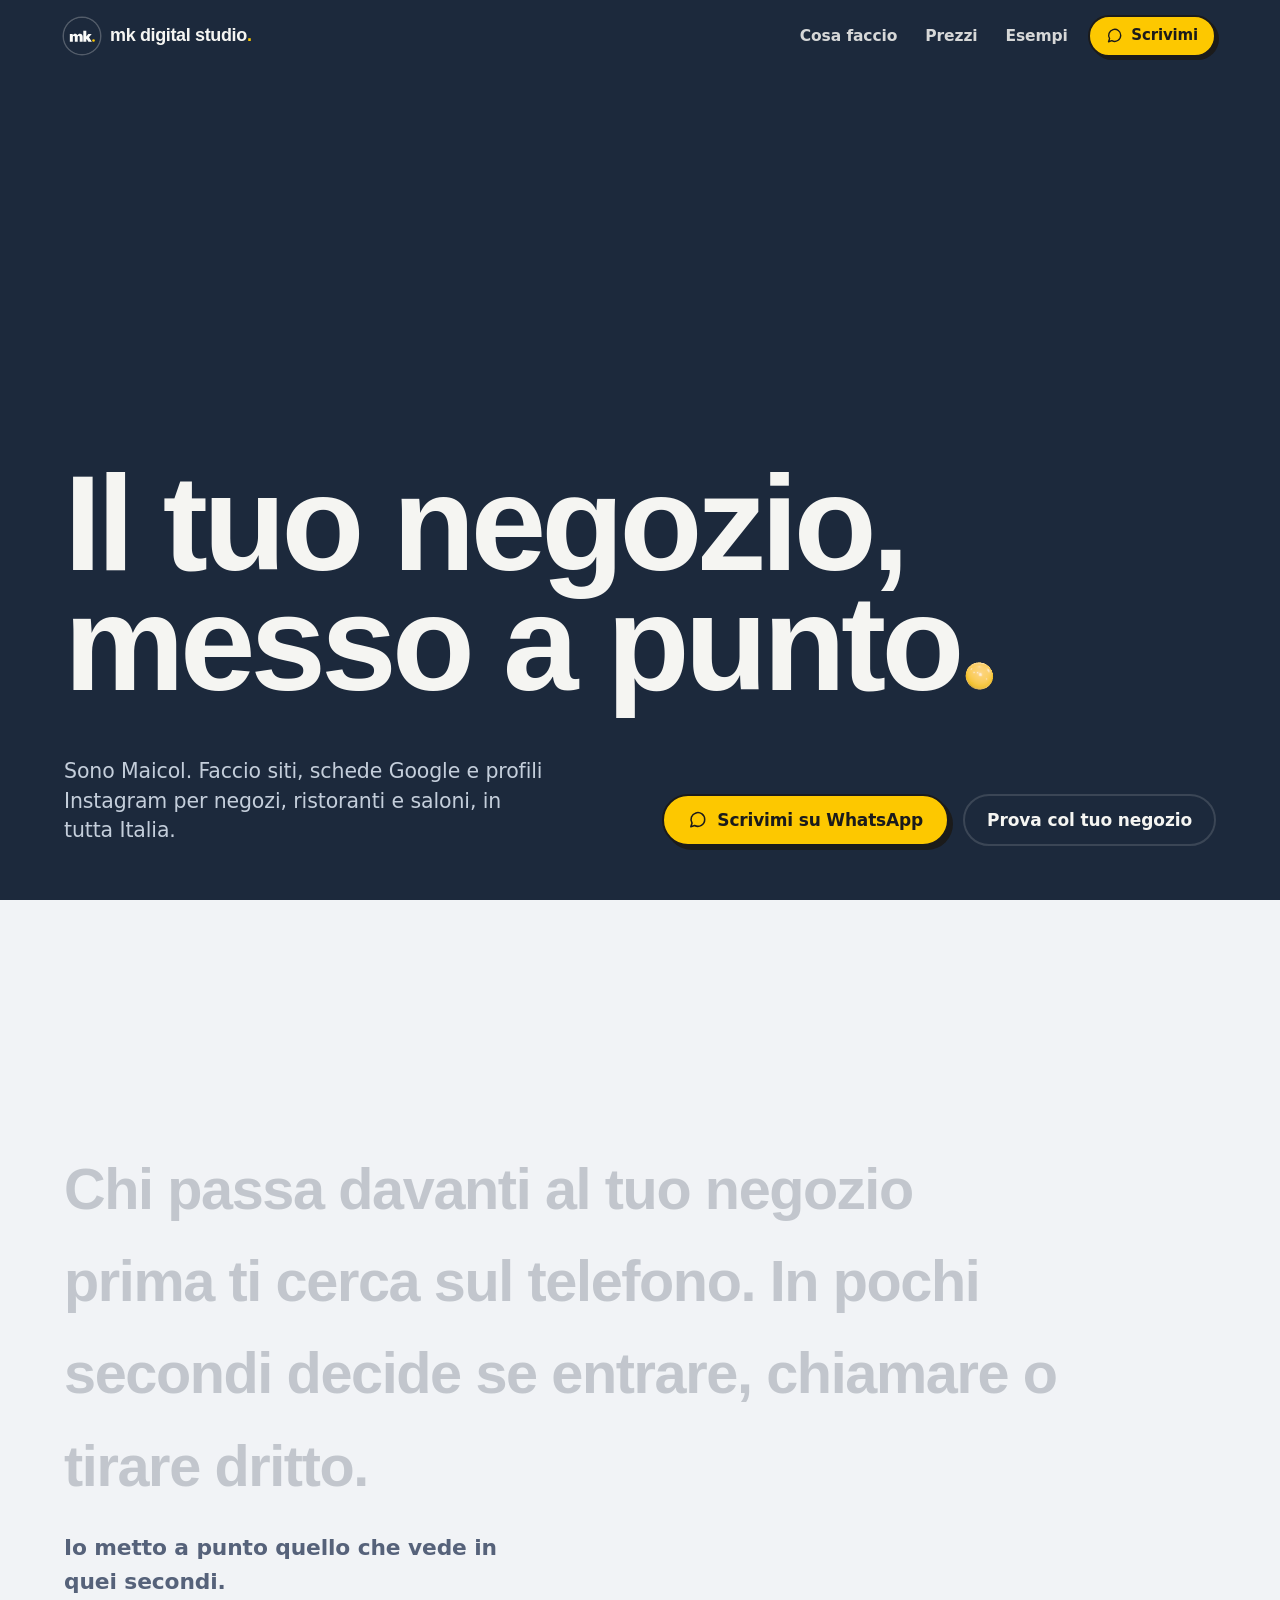
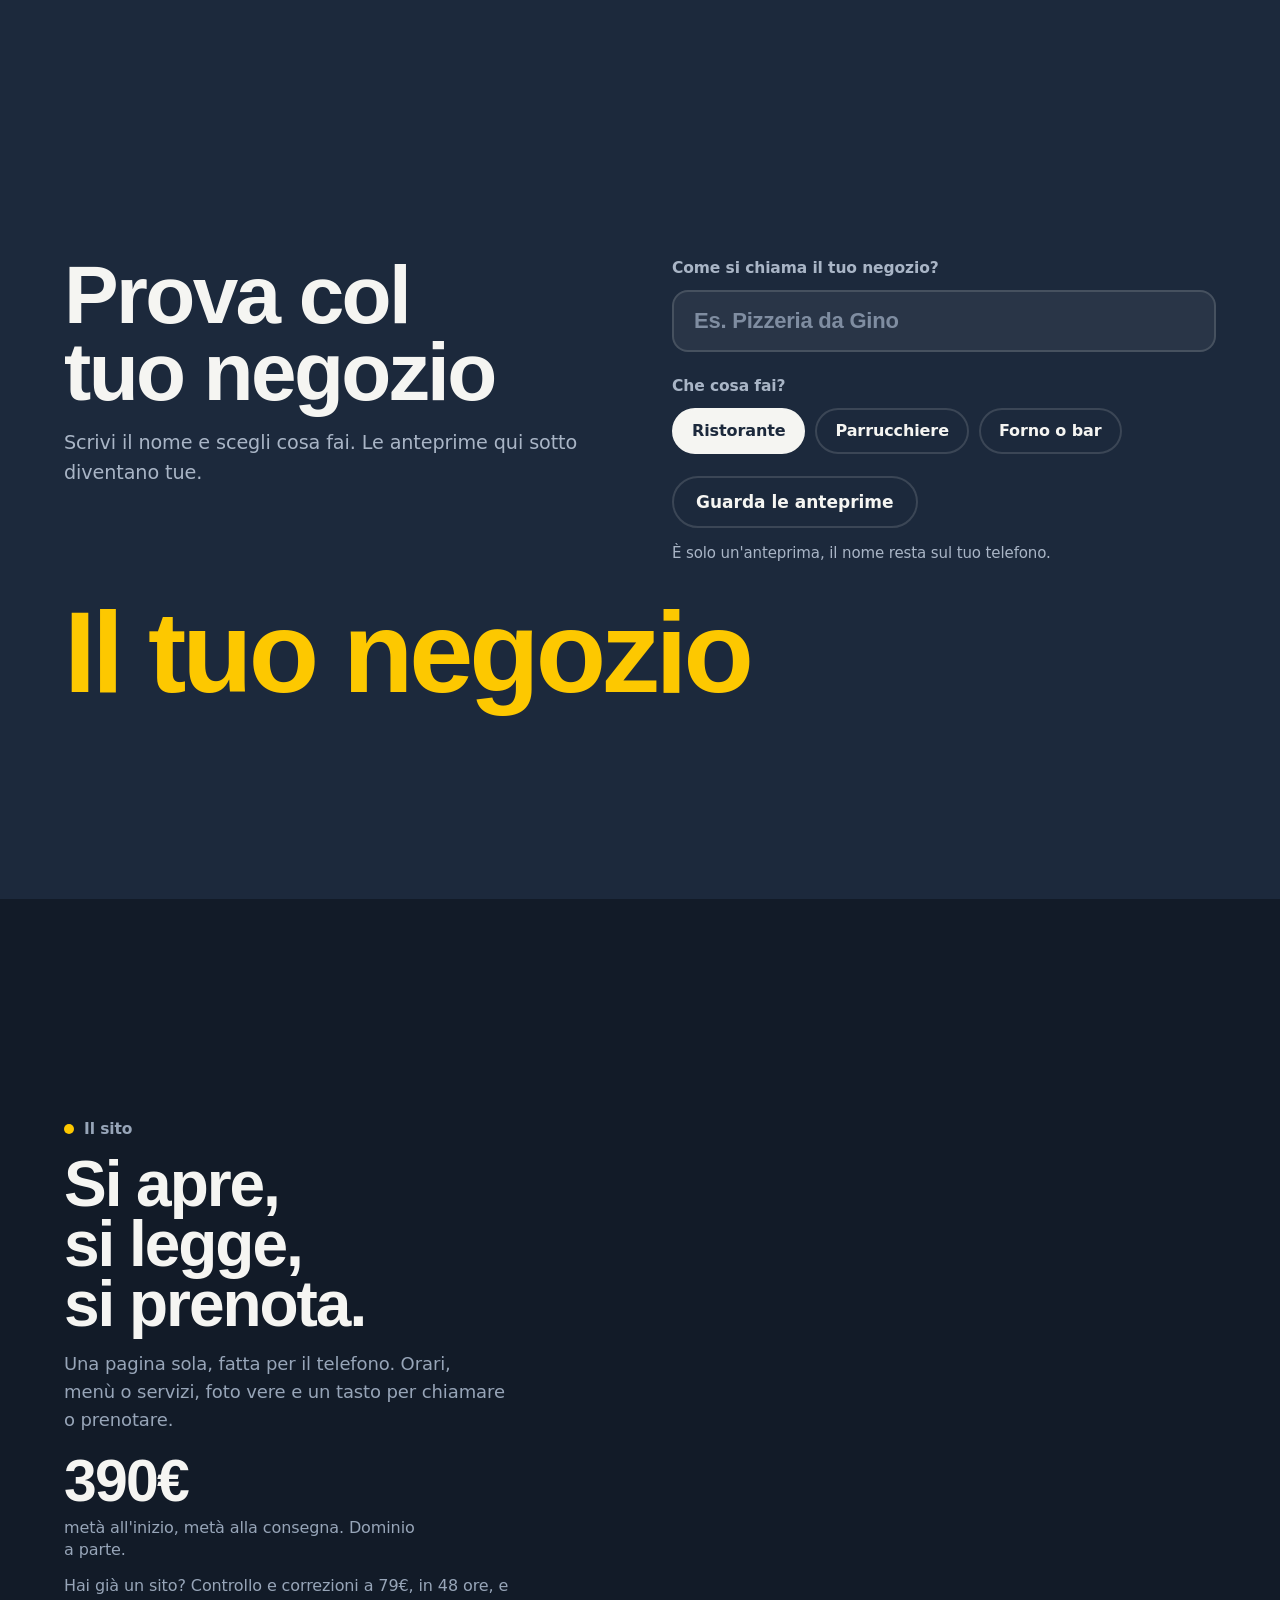
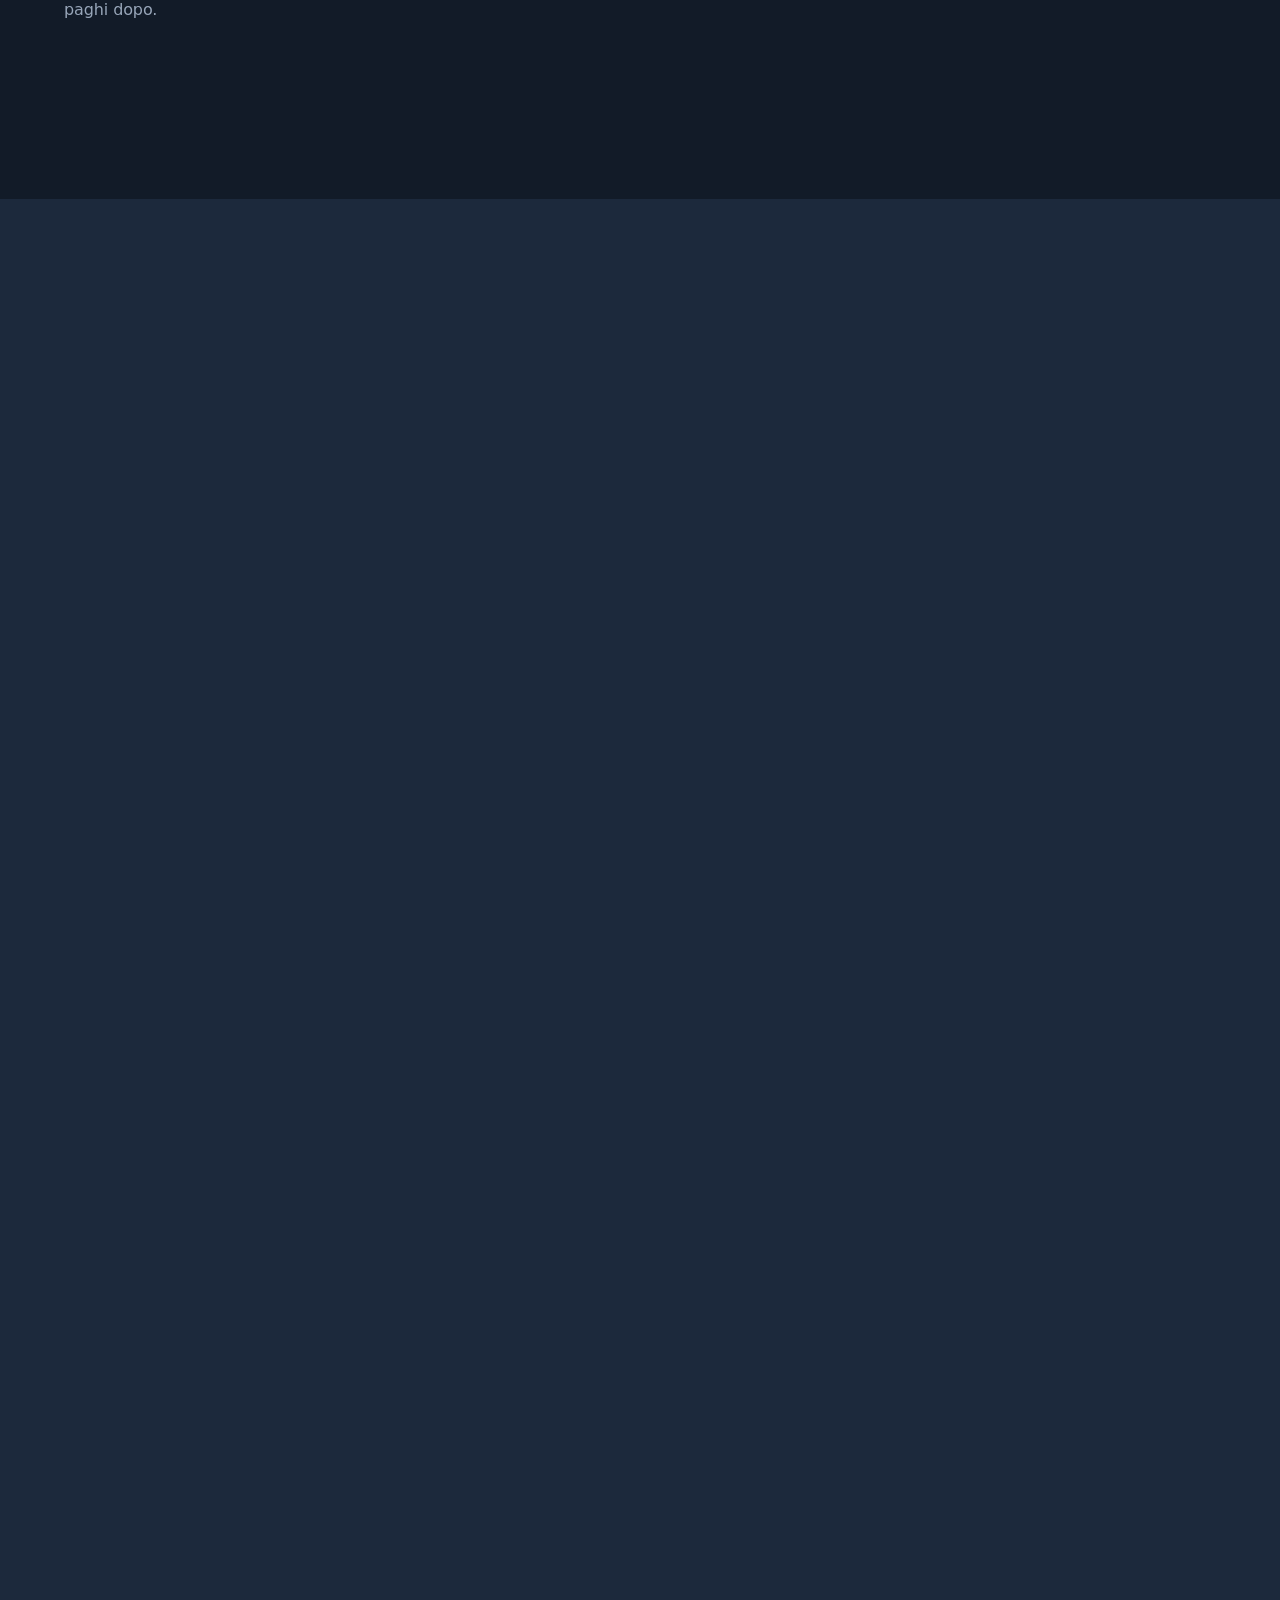
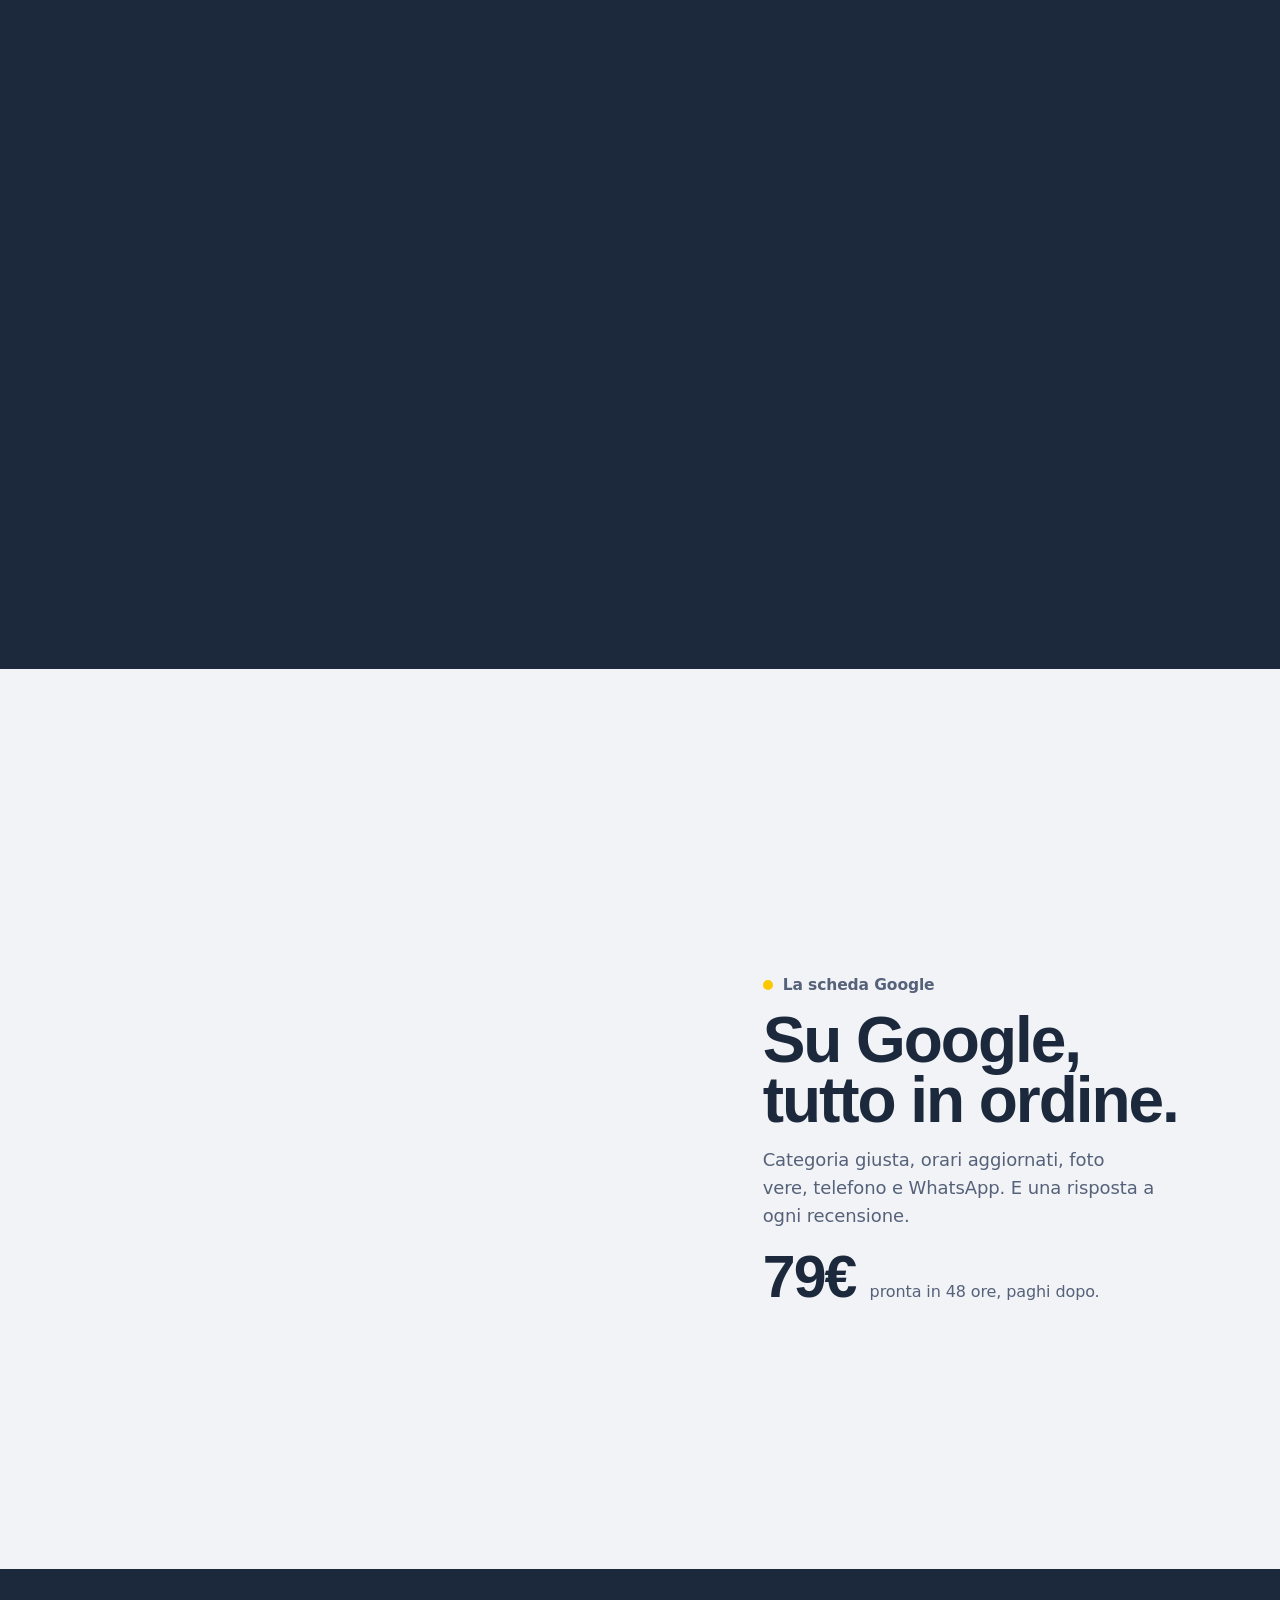
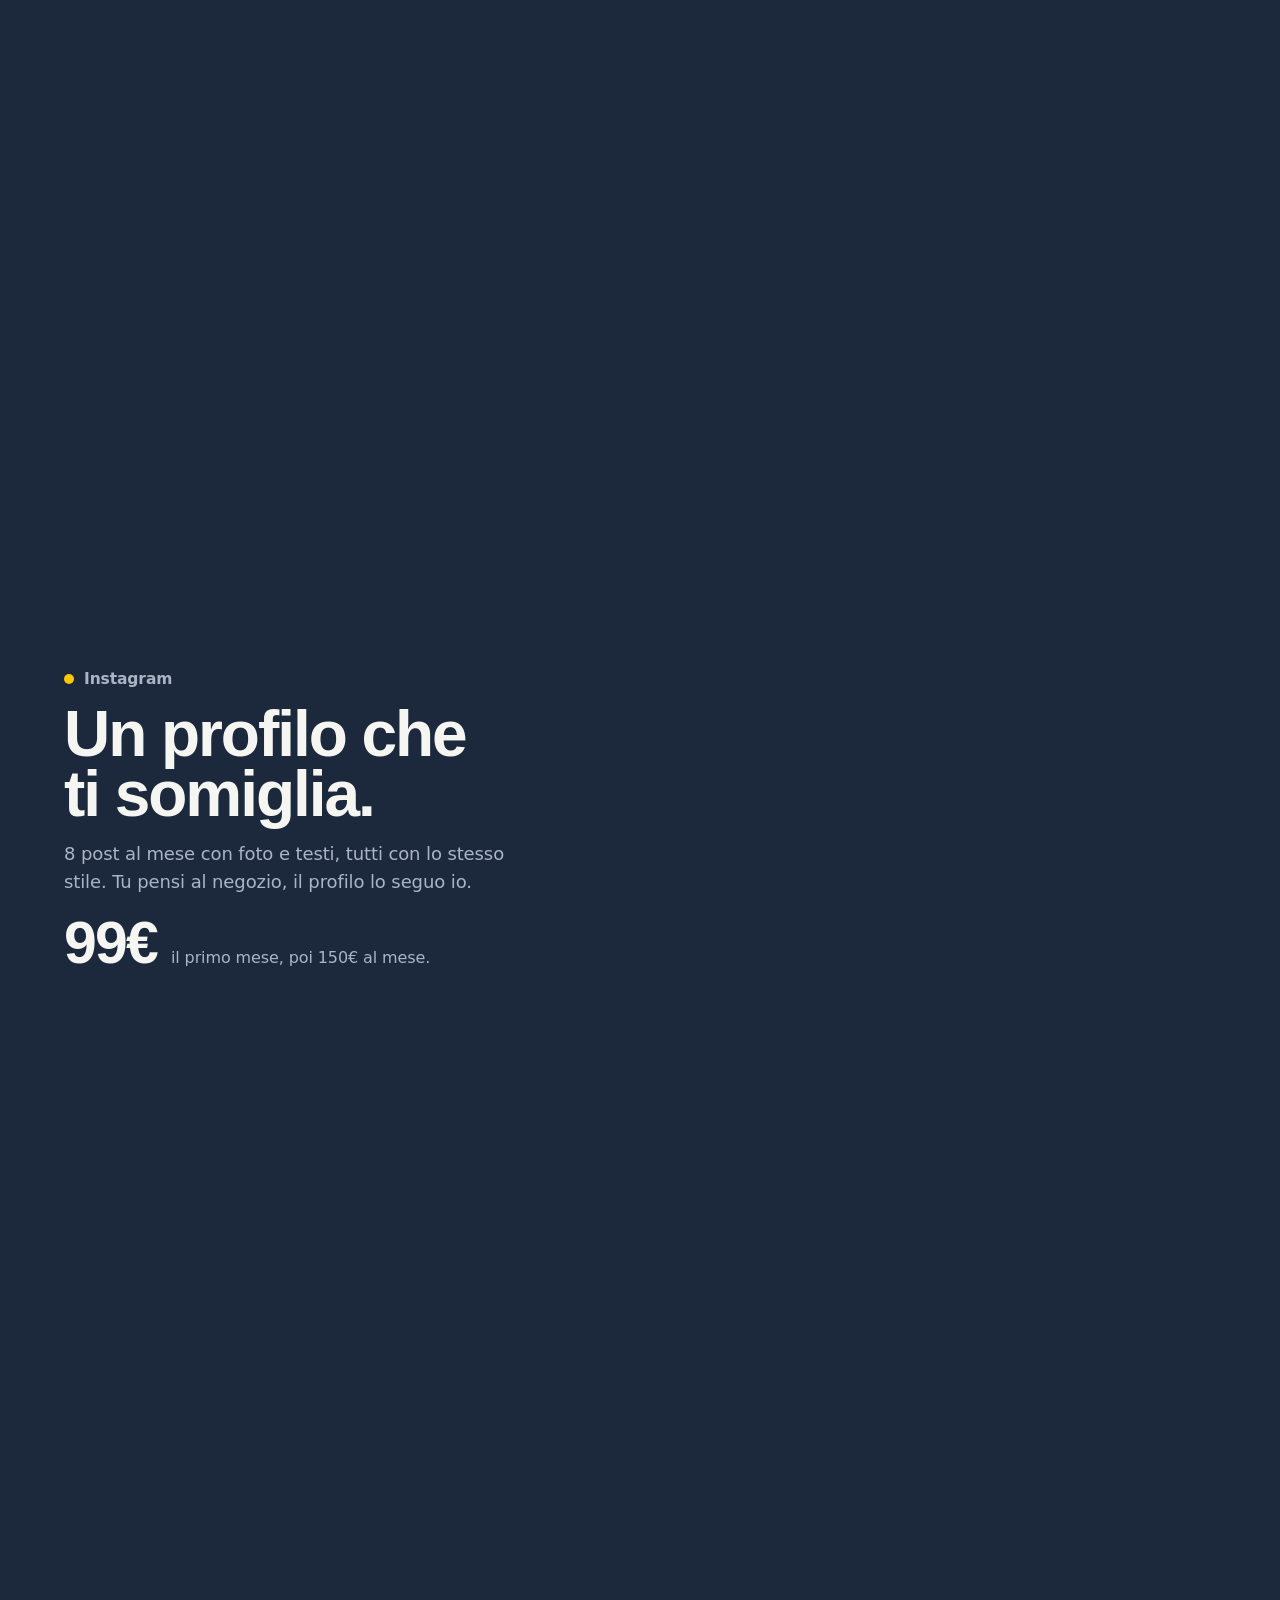
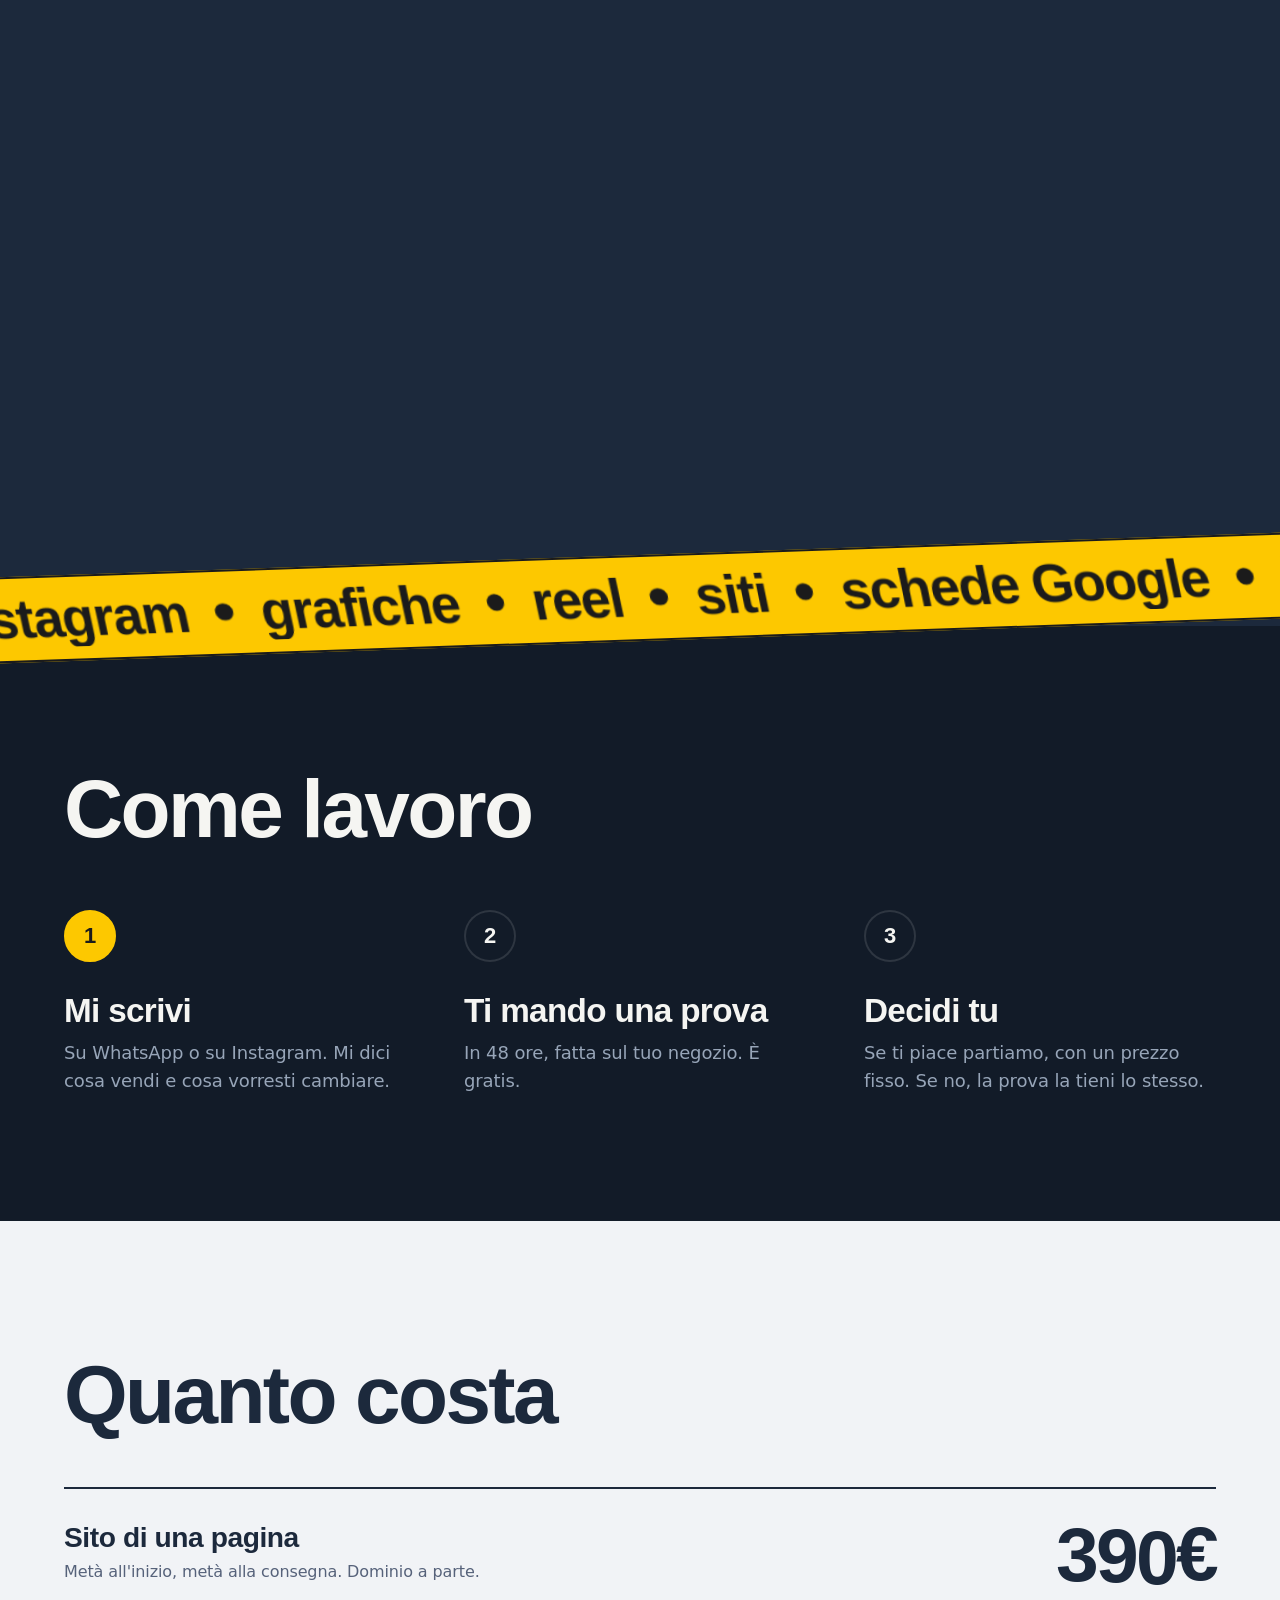
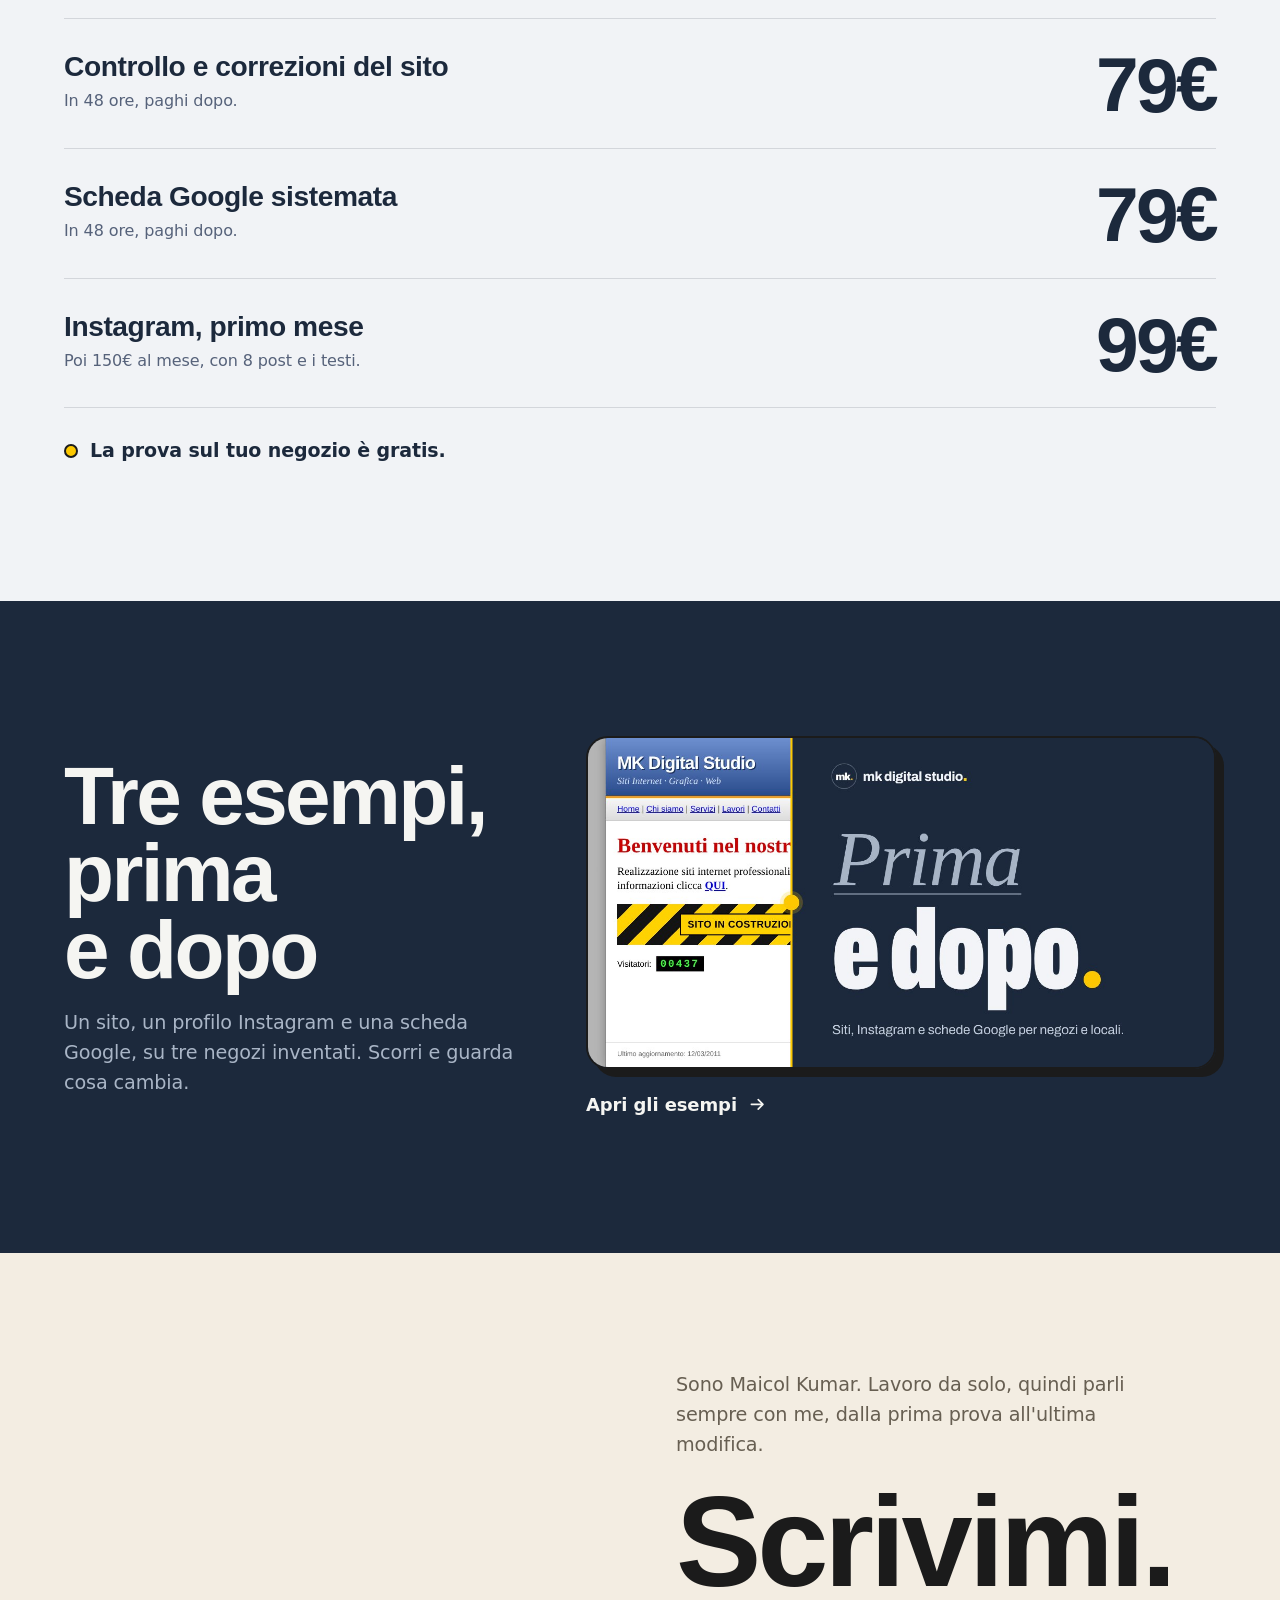
==== studio/index.html @ 35b8d584 "Aggiunge il sito personale in 3D nella cartella studio Il punto giallo del logo attraversa la pagina" ====
<!doctype html>
<html lang="it">
<head>
<meta charset="utf-8">
<meta name="viewport" content="width=device-width, initial-scale=1, viewport-fit=cover">
<title>mk digital studio | Maicol Kumar</title>
<meta name="description" content="Sono Maicol. Faccio siti, schede Google e profili Instagram per negozi, ristoranti e saloni in tutta Italia. Prova gratis sul tuo negozio in 48 ore.">
<meta name="robots" content="noindex">
<meta name="theme-color" content="#1c293c">
<link rel="canonical" href="https://maicol1623.github.io/portfolio/studio/">
<meta property="og:type" content="website">
<meta property="og:locale" content="it_IT">
<meta property="og:title" content="Il tuo negozio, messo a punto. | mk digital studio">
<meta property="og:description" content="Siti, schede Google e Instagram per negozi, ristoranti e saloni. Prova gratis sul tuo negozio in 48 ore.">
<meta property="og:url" content="https://maicol1623.github.io/portfolio/studio/">
<meta property="og:image" content="https://maicol1623.github.io/portfolio/studio/og.jpg?v=1">
<meta property="og:image:width" content="1200">
<meta property="og:image:height" content="630">
<meta property="og:image:alt" content="Il tuo negozio, messo a punto. mk digital studio">
<meta name="twitter:card" content="summary_large_image">
<link rel="icon" href="../favicon.svg" type="image/svg+xml">
<link rel="apple-touch-icon" href="../apple-touch-icon.png">
<link rel="preload" href="fonts/mona-sans.woff2" as="font" type="font/woff2" crossorigin>
<link rel="preload" href="fonts/inter.woff2" as="font" type="font/woff2" crossorigin>
<script>(function(h){var rm=window.matchMedia&&matchMedia('(prefers-reduced-motion: reduce)').matches;h.className+=rm?' js':' js motion';setTimeout(function(){if(!window.mkStudio){h.classList.remove('motion');}},4000);})(document.documentElement);</script>
<link rel="stylesheet" href="css/studio.css?v=1">
<noscript><style>.poster{display:block}</style></noscript>
<script defer src="../assets/vendor/gsap.min.js"></script>
<script defer src="../assets/vendor/ScrollTrigger.min.js"></script>
<script defer src="../assets/vendor/SplitText.min.js"></script>
<script defer src="../assets/vendor/lenis.min.js"></script>
<script type="module" src="js/studio.js?v=1"></script>
</head>
<body>
<a class="skip" href="#contatti">Vai ai contatti</a>
<svg width="0" height="0" style="position:absolute" aria-hidden="true">
  <symbol id="i-chat" viewBox="0 0 24 24"><path d="M20.5 11.6a8.4 8.4 0 0 1-12.4 7.4L3.5 20.5l1.5-4.4a8.4 8.4 0 1 1 15.5-4.5z"/></symbol>
  <symbol id="i-copy" viewBox="0 0 24 24"><rect x="8.5" y="8.5" width="12" height="12" rx="2"/><path d="M15.5 8.5V5a1.5 1.5 0 0 0-1.5-1.5H5A1.5 1.5 0 0 0 3.5 5v9A1.5 1.5 0 0 0 5 15.5h3.5"/></symbol>
  <symbol id="i-ig" viewBox="0 0 24 24"><rect x="3.5" y="3.5" width="17" height="17" rx="5"/><circle cx="12" cy="12" r="4"/><path d="M17.2 6.8h.01" stroke-width="2.6"/></symbol>
  <symbol id="i-arrow" viewBox="0 0 24 24"><path d="M5 12h13M13 6.5l5.5 5.5-5.5 5.5"/></symbol>
</svg>

<header class="nav" data-nav="navy">
  <a class="brand" href="#top" aria-label="mk digital studio, torna all'inizio"><svg aria-hidden="true" viewBox="0 0 1080 1080" xmlns="http://www.w3.org/2000/svg"><circle cx="540" cy="540" r="540" fill="#1c293c"/><path fill="#fbfbf9" d="M175.3 713.9H265.1V577.8C265.1 556.2 276.8 542.7 295 542.7C313.7 542.7 325.3 556.2 325.3 577.8V713.9H410.7V577.8C410.7 556.2 422.4 542.7 440.3 542.7C459 542.7 470.9 556.2 470.9 577.8V713.9H560.7V555.3C560.7 504.3 527.9 471.3 480.3 471.3C446.8 471.3 415.4 487.7 403.5 520.7C394.1 487.5 366 471.3 334.8 471.3C303.3 471.3 274.8 487.5 261.5 523.2V476.7H175.3ZM579.4 713.9H669.2V648.1L682.2 631.9L732.5 713.9H834.5L748.3 580.9L831.8 476.7H730.3L670.1 554H669.2V379.2H579.4Z"/><circle cx="886" cy="675.9" r="38" fill="#fdc800"/></svg><span>mk digital studio<b>.</b></span></a>
  <nav class="nav-links" aria-label="Sezioni">
    <a href="#sito">Cosa faccio</a>
    <a href="#prezzi">Prezzi</a>
    <a href="../">Esempi</a>
  </nav>
  <a class="pill pill-s nav-cta" data-wa href="https://wa.me/393715399463?text=Ciao%20Maicol%2C%20ho%20visto%20il%20tuo%20sito" target="_blank" rel="noopener"><svg class="i" aria-hidden="true"><use href="#i-chat"/></svg>Scrivimi</a>
</header>

<main>

<section class="hero" id="top" data-theme="navy" aria-labelledby="h-top">
  <div class="wrap hero-in">
    <h1 id="h-top" class="hero-h"><span class="hl"><span class="hw">Il tuo</span> <span class="hw">negozio,</span></span> <span class="hl"><span class="hw">messo a</span> <span class="hw">punto<i class="dot" data-dot="hero" aria-hidden="true"></i></span></span><span class="sr">.</span></h1>
    <div class="hero-foot">
      <p class="hero-sub">Sono Maicol. Faccio siti, schede Google e profili Instagram per negozi, ristoranti e saloni, in tutta Italia.</p>
      <div class="actions">
        <a class="pill" data-wa href="https://wa.me/393715399463?text=Ciao%20Maicol%2C%20ho%20visto%20il%20tuo%20sito" target="_blank" rel="noopener"><svg class="i" aria-hidden="true"><use href="#i-chat"/></svg>Scrivimi su WhatsApp</a>
        <a class="ghost" href="#prova">Prova col tuo negozio</a>
      </div>
    </div>
  </div>
</section>

<section class="read" id="perche" data-theme="paper" aria-label="Perché">
  <div class="wrap read-in">
    <p class="read-p">Chi passa davanti al tuo negozio prima ti cerca sul telefono. In pochi secondi decide se entrare, chiamare o tirare dritto.</p>
    <p class="read-end">Io metto a punto quello che vede in quei secondi.</p>
  </div>
</section>

<section class="try" id="prova" data-theme="navy" aria-labelledby="h-prova">
  <div class="wrap try-in">
    <div class="try-head">
      <h2 id="h-prova" class="h2">Prova col tuo negozio<i class="dot" data-dot="prova" aria-hidden="true"></i><span class="sr">.</span></h2>
      <p class="lead">Scrivi il nome e scegli cosa fai. Le anteprime qui sotto diventano tue.</p>
    </div>
    <form class="try-form" action="#sito" autocomplete="off">
      <label class="field">
        <span class="field-l">Come si chiama il tuo negozio?</span>
        <input id="shop" name="shop" type="text" maxlength="28" placeholder="Es. Pizzeria da Gino" enterkeyhint="done" spellcheck="false">
      </label>
      <fieldset class="kinds">
        <legend class="field-l">Che cosa fai?</legend>
        <label class="chip"><input type="radio" name="kind" value="food" checked><span>Ristorante</span></label>
        <label class="chip"><input type="radio" name="kind" value="hair"><span>Parrucchiere</span></label>
        <label class="chip"><input type="radio" name="kind" value="bake"><span>Forno o bar</span></label>
      </fieldset>
      <div class="try-go"><button class="ghost" type="submit">Guarda le anteprime</button><p class="try-note">È solo un'anteprima, il nome resta sul tuo telefono.</p></div>
    </form>
    <p class="try-name" aria-hidden="true"><span id="shop-big">Il tuo negozio</span></p>
  </div>
</section>

<section class="svc" id="sito" data-theme="deep" data-scene="site" aria-labelledby="h-sito">
  <div class="svc-in wrap">
    <div class="svc-stage" data-stage="site"><div class="poster" aria-hidden="true"></div></div>
    <div class="svc-text">
      <p class="svc-l">Il sito</p>
      <h2 id="h-sito" class="h2 flap">Si apre, si legge, si prenota.</h2>
      <p class="svc-p">Una pagina sola, fatta per il telefono. Orari, menù o servizi, foto vere e un tasto per chiamare o prenotare.</p>
      <div class="price"><b class="num">390€</b><span>metà all'inizio, metà alla consegna. Dominio a parte.</span></div>
      <p class="svc-alt">Hai già un sito? Controllo e correzioni a 79€, in 48 ore, e paghi dopo.</p>
    </div>
  </div>
</section>

<section class="svc flip" id="google" data-theme="paper" data-scene="map" aria-labelledby="h-google">
  <div class="svc-in wrap">
    <div class="svc-stage" data-stage="map"><div class="poster" aria-hidden="true"></div></div>
    <div class="svc-text">
      <p class="svc-l">La scheda Google</p>
      <h2 id="h-google" class="h2 flap">Su Google, tutto in ordine.</h2>
      <p class="svc-p">Categoria giusta, orari aggiornati, foto vere, telefono e WhatsApp. E una risposta a ogni recensione.</p>
      <div class="price"><b class="num">79€</b><span>pronta in 48 ore, paghi dopo.</span></div>
    </div>
  </div>
</section>

<section class="svc" id="instagram" data-theme="navy" data-scene="grid" aria-labelledby="h-ig">
  <div class="svc-in wrap">
    <div class="svc-stage" data-stage="grid"><div class="poster" aria-hidden="true"></div></div>
    <div class="svc-text">
      <p class="svc-l">Instagram</p>
      <h2 id="h-ig" class="h2 flap">Un profilo che ti somiglia.</h2>
      <p class="svc-p">8 post al mese con foto e testi, tutti con lo stesso stile. Tu pensi al negozio, il profilo lo seguo io.</p>
      <div class="price"><b class="num">99€</b><span>il primo mese, poi 150€ al mese.</span></div>
    </div>
  </div>
</section>

<div class="band-wrap" aria-hidden="true"><div class="band"><div class="band-in"><span>siti</span><i></i><span>schede Google</span><i></i><span>Instagram</span><i></i><span>grafiche</span><i></i><span>reel</span><i></i></div></div></div>

<section class="steps" id="come" data-theme="deep" aria-labelledby="h-come">
  <div class="wrap">
    <h2 id="h-come" class="h2 flap">Come lavoro</h2>
    <div class="steps-track">
      <svg class="steps-line" aria-hidden="true" preserveAspectRatio="none"><path/></svg>
      <ol class="steps-list">
        <li><span class="n">1</span><h3>Mi scrivi</h3><p>Su WhatsApp o su Instagram. Mi dici cosa vendi e cosa vorresti cambiare.</p></li>
        <li><span class="n">2</span><h3>Ti mando una prova</h3><p>In 48 ore, fatta sul tuo negozio. È gratis.</p></li>
        <li><span class="n">3</span><h3>Decidi tu</h3><p>Se ti piace partiamo, con un prezzo fisso. Se no, la prova la tieni lo stesso.</p></li>
      </ol>
    </div>
  </div>
</section>

<section class="prices" id="prezzi" data-theme="paper" aria-labelledby="h-prezzi">
  <div class="wrap">
    <h2 id="h-prezzi" class="h2">Quanto costa<i class="dot" data-dot="prezzi" aria-hidden="true"></i><span class="sr">.</span></h2>
    <ul class="plist">
      <li><div><h3>Sito di una pagina</h3><p>Metà all'inizio, metà alla consegna. Dominio a parte.</p></div><b class="roll" data-v="390">390€</b></li>
      <li><div><h3>Controllo e correzioni del sito</h3><p>In 48 ore, paghi dopo.</p></div><b class="roll" data-v="79">79€</b></li>
      <li><div><h3>Scheda Google sistemata</h3><p>In 48 ore, paghi dopo.</p></div><b class="roll" data-v="79">79€</b></li>
      <li><div><h3>Instagram, primo mese</h3><p>Poi 150€ al mese, con 8 post e i testi.</p></div><b class="roll" data-v="99">99€</b></li>
    </ul>
    <p class="plist-note">La prova sul tuo negozio è gratis.</p>
  </div>
</section>

<section class="examples" id="esempi" data-theme="navy" aria-labelledby="h-esempi">
  <div class="wrap ex-in">
    <div class="ex-text">
      <h2 id="h-esempi" class="h2">Tre esempi, prima e dopo<i class="dot" data-dot="esempi" aria-hidden="true"></i><span class="sr">.</span></h2>
      <p class="lead">Un sito, un profilo Instagram e una scheda Google, su tre negozi inventati. Scorri e guarda cosa cambia.</p>
    </div>
    <a class="ex-card" href="../">
      <span class="ex-img"><img src="../og.jpg?v=2" width="1200" height="630" alt="Anteprima della pagina con i tre esempi prima e dopo" loading="lazy" decoding="async"></span>
      <span class="ex-go">Apri gli esempi<svg class="i" aria-hidden="true"><use href="#i-arrow"/></svg></span>
    </a>
  </div>
</section>

<section class="sign" id="contatti" data-theme="cream" aria-labelledby="h-contatti">
  <div class="wrap sign-in">
    <div class="sign-stage" data-stage="logo"><div class="poster" aria-hidden="true"></div></div>
    <div class="sign-text">
      <p class="sign-me">Sono Maicol Kumar. Lavoro da solo, quindi parli sempre con me, dalla prima prova all'ultima modifica.</p>
      <h2 id="h-contatti" class="h2 sign-h">Scrivimi.</h2>
      <p class="lead">Ti preparo una prova gratis sul tuo negozio, in 48 ore.</p>
      <a class="tel" href="tel:+393715399463">371 539 9463</a>
      <div class="actions">
        <a class="pill" data-wa href="https://wa.me/393715399463?text=Ciao%20Maicol%2C%20ho%20visto%20il%20tuo%20sito" target="_blank" rel="noopener"><svg class="i" aria-hidden="true"><use href="#i-chat"/></svg>Scrivimi su WhatsApp</a>
        <button class="ghost" type="button" id="copy"><svg class="i" aria-hidden="true"><use href="#i-copy"/></svg><span aria-live="polite">Copia il numero</span></button>
      </div>
      <a class="ig" href="https://www.instagram.com/mk.digital_studio/" target="_blank" rel="noopener"><svg class="i" aria-hidden="true"><use href="#i-ig"/></svg>@mk.digital_studio</a>
      <figure class="qr"><svg role="img" aria-label="Codice QR per scrivermi su WhatsApp" xmlns="http://www.w3.org/2000/svg" viewBox="0 0 37 37" class="segno"><path class="qrline" stroke="#1b1b1b" d="M0 0.5h7m4 0h1m1 0h1m3 0h10m1 0h1m1 0h7m-37 1h1m5 0h1m2 0h2m1 0h2m1 0h2m1 0h1m1 0h1m1 0h1m4 0h2m1 0h1m5 0h1m-37 1h1m1 0h3m1 0h1m1 0h1m1 0h2m1 0h4m2 0h1m1 0h1m4 0h2m2 0h1m1 0h3m1 0h1m-37 1h1m1 0h3m1 0h1m1 0h1m2 0h1m1 0h1m1 0h3m7 0h1m2 0h1m1 0h1m1 0h3m1 0h1m-37 1h1m1 0h3m1 0h1m1 0h1m1 0h4m1 0h1m1 0h8m1 0h1m3 0h1m1 0h3m1 0h1m-37 1h1m5 0h1m1 0h4m1 0h4m1 0h1m1 0h1m3 0h2m1 0h2m1 0h1m5 0h1m-37 1h7m1 0h1m1 0h1m1 0h1m1 0h1m1 0h1m1 0h1m1 0h1m1 0h1m1 0h1m1 0h1m1 0h1m1 0h7m-29 1h1m1 0h1m2 0h3m3 0h1m1 0h1m4 0h1m-27 1h1m1 0h5m2 0h2m1 0h6m2 0h1m3 0h4m2 0h5m-35 1h2m5 0h1m1 0h2m1 0h2m1 0h1m3 0h6m1 0h1m1 0h1m2 0h1m2 0h2m-33 1h1m1 0h4m3 0h1m1 0h3m1 0h1m5 0h2m1 0h1m1 0h2m2 0h1m1 0h2m-37 1h1m3 0h1m2 0h2m2 0h5m5 0h2m3 0h1m1 0h2m3 0h1m2 0h1m-37 1h4m1 0h2m1 0h2m3 0h3m1 0h1m5 0h1m1 0h1m1 0h10m-37 1h1m2 0h1m3 0h2m1 0h5m1 0h1m1 0h1m1 0h5m1 0h1m4 0h1m-31 1h1m1 0h2m1 0h1m3 0h1m2 0h1m1 0h2m3 0h2m4 0h3m2 0h3m1 0h2m-37 1h1m1 0h2m3 0h2m1 0h1m3 0h2m2 0h1m1 0h2m2 0h1m3 0h1m1 0h3m2 0h1m-36 1h2m1 0h1m1 0h2m5 0h2m1 0h1m1 0h1m1 0h2m1 0h5m1 0h5m1 0h2m-36 1h5m8 0h7m2 0h2m4 0h1m6 0h1m-36 1h1m3 0h3m1 0h1m2 0h3m3 0h1m4 0h1m2 0h3m2 0h1m1 0h1m2 0h2m-33 1h1m3 0h2m2 0h2m2 0h1m2 0h1m1 0h2m1 0h1m1 0h2m1 0h2m2 0h1m2 0h1m-37 1h5m1 0h3m4 0h2m2 0h2m1 0h1m1 0h2m1 0h1m1 0h1m2 0h1m1 0h1m1 0h1m-35 1h2m1 0h1m1 0h1m4 0h1m1 0h2m2 0h4m1 0h6m6 0h1m-34 1h1m1 0h1m3 0h1m4 0h2m1 0h4m3 0h2m2 0h5m1 0h3m1 0h2m-37 1h1m6 0h5m2 0h3m3 0h2m2 0h1m1 0h4m1 0h2m2 0h1m-36 1h2m2 0h6m1 0h2m3 0h1m1 0h1m1 0h1m1 0h4m1 0h2m1 0h3m1 0h1m1 0h1m-37 1h1m1 0h4m2 0h1m2 0h2m1 0h2m2 0h2m1 0h3m9 0h1m-34 1h1m4 0h2m1 0h2m2 0h1m2 0h2m3 0h3m1 0h1m2 0h1m1 0h1m1 0h1m1 0h4m-37 1h1m1 0h1m2 0h1m1 0h1m1 0h7m4 0h2m2 0h1m1 0h1m4 0h1m3 0h1m-36 1h1m2 0h1m1 0h4m1 0h1m1 0h1m1 0h2m1 0h2m1 0h1m1 0h1m2 0h1m1 0h7m1 0h1m-28 1h1m2 0h6m2 0h3m1 0h2m1 0h3m3 0h2m-34 1h7m3 0h1m1 0h4m2 0h1m2 0h2m3 0h1m1 0h1m1 0h1m1 0h1m1 0h3m-37 1h1m5 0h1m1 0h1m1 0h1m1 0h1m1 0h2m2 0h1m2 0h4m1 0h1m1 0h1m3 0h2m1 0h2m-37 1h1m1 0h3m1 0h1m1 0h1m3 0h1m2 0h1m2 0h2m2 0h1m2 0h1m1 0h6m1 0h1m-35 1h1m1 0h3m1 0h1m1 0h1m2 0h2m2 0h2m1 0h2m1 0h1m1 0h2m1 0h1m2 0h2m1 0h2m2 0h1m-37 1h1m1 0h3m1 0h1m1 0h3m1 0h1m1 0h1m2 0h2m1 0h3m1 0h1m1 0h1m1 0h1m5 0h3m-37 1h1m5 0h1m2 0h1m2 0h1m1 0h1m1 0h1m1 0h7m1 0h1m1 0h3m1 0h2m2 0h1m-37 1h7m1 0h1m2 0h1m4 0h5m1 0h1m2 0h1m1 0h1m1 0h2m1 0h5"/></svg><figcaption>Dal computer? Inquadralo col telefono e si apre WhatsApp.</figcaption></figure>
    </div>
  </div>
</section>

</main>

<footer class="foot" data-theme="ink">
  <div class="wrap foot-in">
    <p class="foot-brand">mk digital studio<b>.</b></p>
    <p class="foot-tag">siti · seo · social · motion</p>
    <p class="foot-small">Maicol Kumar. Lavoro con negozi e locali in tutta Italia.</p>
    <details class="foot-credits">
      <summary>Crediti</summary>
      <p>Font Mona Sans e Inter (SIL Open Font License). 3D con three.js, animazioni con GSAP e Lenis. Foto libere da diritti (CC0 e pubblico dominio) trovate con Openverse. Licenze nel file <a href="https://github.com/Maicol1623/portfolio/blob/gh-pages/LICENSES.md">LICENSES.md</a>.</p>
    </details>
  </div>
</footer>

<canvas id="gl" aria-hidden="true"></canvas>
</body>
</html>
---- studio/css/studio.css ----
/* mk digital studio, sito personale.
   Mona Sans for display type (width and weight move), Inter for text.
   The yellow dot is drawn in 3D on a fixed canvas; the .dot spans keep its place in the text
   and are the fallback when WebGL is missing. */

@font-face{font-family:"Mona Sans";src:url("../fonts/mona-sans.woff2") format("woff2");font-weight:200 900;font-stretch:75% 125%;font-display:swap}
@font-face{font-family:"Inter";src:url("../fonts/inter.woff2") format("woff2");font-weight:100 900;font-display:swap}

:root{
  --navy:#1c293c;--deep:#121b28;--paper:#f1f3f6;--cream:#f3ede2;--ink:#1b1b1b;--white:#f5f5f2;--yellow:#fdc800;
  --f-d:"Mona Sans","Arial Narrow",Arial,sans-serif;--f-t:"Inter",system-ui,-apple-system,"Segoe UI",Roboto,Arial,sans-serif;
  --gut:clamp(20px,5vw,72px);--max:1320px;--nav-h:72px;
  --ease-out:cubic-bezier(.16,1,.3,1);--ease-io:cubic-bezier(.76,0,.24,1);
}
@media (max-width:700px){:root{--nav-h:62px}}

[data-theme=navy]{--bg:var(--navy);--fg:var(--white);--fg2:#a9b5c6;--rule:rgba(245,245,242,.14);--focus:var(--yellow)}
[data-theme=deep]{--bg:var(--deep);--fg:var(--white);--fg2:#97a5b8;--rule:rgba(245,245,242,.12);--focus:var(--yellow)}
[data-theme=paper]{--bg:var(--paper);--fg:var(--navy);--fg2:#56627a;--rule:rgba(28,41,60,.14);--focus:var(--navy)}
[data-theme=cream]{--bg:var(--cream);--fg:var(--ink);--fg2:#675f52;--rule:rgba(27,27,27,.14);--focus:var(--ink)}
[data-theme=ink]{--bg:var(--ink);--fg:var(--cream);--fg2:#a8a296;--rule:rgba(243,237,226,.14);--focus:var(--yellow)}

*,*::before,*::after{box-sizing:border-box}
html{-webkit-text-size-adjust:100%;text-size-adjust:100%;background:var(--navy)}
body{margin:0;background:var(--navy);color:var(--white);font-family:var(--f-t);font-size:18px;line-height:1.55;letter-spacing:-.006em;-webkit-font-smoothing:antialiased;-moz-osx-font-smoothing:grayscale;text-rendering:optimizeLegibility}
@media (max-width:700px){body{font-size:17px}}
img,svg{display:block;max-width:100%}
a{color:inherit}
p{margin:0}
h1,h2,h3{margin:0;font-weight:inherit}
button,input{font:inherit;color:inherit}
:focus-visible{outline:3px solid var(--focus,var(--yellow));outline-offset:3px;border-radius:6px}
.sr{position:absolute;width:1px;height:1px;overflow:hidden;clip:rect(0 0 0 0);clip-path:inset(50%);white-space:nowrap}
.skip{position:fixed;left:12px;top:-60px;z-index:60;padding:10px 16px;border-radius:999px;background:var(--yellow);color:var(--ink);font-weight:650;text-decoration:none;transition:top .2s}
.skip:focus{top:12px}
.wrap{width:100%;max-width:calc(var(--max) + 2*var(--gut));margin:0 auto;padding:0 var(--gut)}
.i{width:1.15em;height:1.15em;flex:none;fill:none;stroke:currentColor;stroke-width:1.9;stroke-linecap:round;stroke-linejoin:round}
section,footer{position:relative;background:var(--bg);color:var(--fg)}

/* the canvas floats over the page and never takes clicks */
#gl{position:fixed;inset:0;width:100%;height:100%;z-index:40;pointer-events:none;display:none}
.gl #gl{display:block}

/* the yellow dot in the text: real dot without WebGL, a placeholder with it */
.dot{display:inline-block;width:.2em;height:.2em;margin-left:.045em;border-radius:50%;background:var(--yellow);vertical-align:baseline;box-shadow:inset -.03em -.04em 0 rgba(0,0,0,.12)}
.motion .dot{background:transparent;box-shadow:none}
.motion.no-gl .dot{background:var(--yellow);box-shadow:inset -.03em -.04em 0 rgba(0,0,0,.12)}

/* until the script takes over, the opening stays hidden; if it never comes, it shows after 3s */
.motion:not(.go) .hero-h,.motion:not(.go) .hero-foot,.motion:not(.go) .nav{opacity:0;animation:mk-show 0s 3s forwards}
@keyframes mk-show{to{opacity:1}}

/* ---------- buttons ---------- */
.pill{display:inline-flex;align-items:center;gap:.55em;min-height:52px;padding:0 24px;border:2px solid var(--ink);border-radius:999px;background:var(--yellow);color:var(--ink);font-weight:680;font-size:17px;letter-spacing:-.01em;text-decoration:none;box-shadow:4px 4px 0 var(--ink);transition:transform .25s var(--ease-out),box-shadow .25s var(--ease-out);white-space:nowrap;cursor:pointer}
.pill:hover{transform:translate(-2px,-2px);box-shadow:6px 6px 0 var(--ink)}
.pill:active{transform:translate(2px,2px);box-shadow:2px 2px 0 var(--ink);transition-duration:.08s}
.pill-s{min-height:42px;padding:0 16px;font-size:15px;box-shadow:3px 3px 0 var(--ink)}
.ghost{display:inline-flex;align-items:center;gap:.55em;min-height:52px;padding:0 22px;border:2px solid var(--rule);border-radius:999px;background:transparent;color:var(--fg);font-weight:600;font-size:17px;text-decoration:none;cursor:pointer;transition:border-color .2s,background-color .2s}
.ghost:hover{border-color:var(--fg)}
.actions{display:flex;flex-wrap:wrap;gap:12px 14px}

/* ---------- nav ---------- */
.nav{position:fixed;left:0;right:0;top:0;z-index:50;height:var(--nav-h);display:flex;align-items:center;gap:20px;padding:env(safe-area-inset-top,0px) var(--gut) 0;color:var(--nc,var(--white));transition:color .35s}
.nav[data-nav=paper],.nav[data-nav=cream]{--nc:var(--navy)}
.nav::before{content:"";position:absolute;inset:0;z-index:-1;background:var(--nb,rgba(28,41,60,.92));box-shadow:0 1px 0 var(--nr,rgba(245,245,242,.1));-webkit-backdrop-filter:blur(12px) saturate(1.3);backdrop-filter:blur(12px) saturate(1.3);opacity:0;transition:opacity .35s,background-color .35s}
.nav.solid::before,html:not(.js) .nav::before{opacity:1}
.nav[data-nav=deep]{--nb:rgba(18,27,40,.92)}
.nav[data-nav=paper]{--nb:rgba(241,243,246,.92);--nr:rgba(28,41,60,.1)}
.nav[data-nav=cream]{--nb:rgba(243,237,226,.92);--nr:rgba(27,27,27,.1)}
.nav[data-nav=ink]{--nb:rgba(27,27,27,.92)}
.brand{display:flex;align-items:center;gap:10px;font-family:var(--f-d);font-weight:720;font-size:18px;letter-spacing:-.02em;text-decoration:none;margin-right:auto}
.brand svg{width:36px;height:36px;border-radius:50%;box-shadow:0 0 0 1.5px rgba(245,245,242,.25)}
.brand b{color:var(--yellow)}
.nav-links{display:none;gap:28px;font-weight:550;font-size:15.5px}
.nav-links a{text-decoration:none;opacity:.86}
.nav-links a:hover{opacity:1;text-decoration:underline;text-underline-offset:5px;text-decoration-thickness:2px}
@media (min-width:900px){.nav-links{display:flex}}
@media (max-width:380px){.brand span{display:none}}

/* ---------- display type ---------- */
.h2{font-family:var(--f-d);font-weight:820;font-stretch:112%;font-size:clamp(40px,6.4vw,100px);line-height:.94;letter-spacing:-.032em;text-wrap:balance}
.lead{max-width:30em;font-size:clamp(18px,1.5vw,21px);color:var(--fg2);text-wrap:pretty}

/* ---------- hero ---------- */
.hero{min-height:100vh;min-height:100svh;display:flex}
.hero-in{display:flex;flex-direction:column;justify-content:flex-end;padding-top:calc(var(--nav-h) + 40px);padding-bottom:clamp(28px,6vh,64px)}
.hero-h{font-family:var(--f-d);font-weight:860;font-stretch:125%;font-size:clamp(50px,10.6vw,176px);line-height:.88;letter-spacing:-.035em;color:var(--white)}
.hl{display:block}
.hw{display:inline-block;white-space:nowrap}
@media (max-width:700px){.hero-h{font-size:clamp(42px,15.2vw,84px)}.hw{display:block}}
.hero-foot{display:grid;gap:22px;margin-top:clamp(28px,6vh,60px)}
.hero-sub{max-width:27em;font-size:clamp(18px,1.6vw,22px);line-height:1.45;color:#c4cedb;text-wrap:pretty}
@media (min-width:960px){.hero-foot{grid-template-columns:minmax(0,1fr) auto;align-items:end;column-gap:56px}}

/* ---------- reading: the dot hops on the words ---------- */
.read{display:flex;align-items:center;min-height:100vh;min-height:100svh;padding:calc(var(--nav-h) + 30px) 0 60px}
.read-p{max-width:18em;font-family:var(--f-d);font-weight:600;font-stretch:100%;font-size:clamp(30px,4.5vw,66px);line-height:1.12;letter-spacing:-.024em;text-wrap:pretty}
.read-end{margin-top:.9em;max-width:22em;font-size:clamp(19px,1.7vw,24px);font-weight:600;color:var(--fg2)}
.motion .read-p{line-height:1.6}
.motion .read-p .w{color:rgba(28,41,60,.22);transition:color .3s}
.motion .read-p .w.on{color:var(--fg)}

/* ---------- try it with your shop ---------- */
.try{padding:clamp(90px,14vh,150px) 0 clamp(70px,10vh,120px);overflow:hidden}
.try-in{display:grid;gap:36px}
.try-head .lead{margin-top:18px}
.try-form{display:grid;gap:22px;max-width:640px}
.field{display:grid;gap:10px}
.field-l{font-weight:600;font-size:15.5px;color:var(--fg2);padding:0}
.field input{width:100%;min-height:62px;padding:0 20px;border:2px solid var(--rule);border-radius:16px;background:rgba(245,245,242,.06);font-family:var(--f-d);font-weight:700;font-stretch:110%;font-size:22px;letter-spacing:-.01em;outline:none;transition:border-color .2s,background-color .2s}
.field input::placeholder{color:#7f8da1;opacity:1}
.field input:focus{border-color:var(--yellow);background:rgba(245,245,242,.09)}
.kinds{display:flex;flex-wrap:wrap;gap:10px;margin:0;padding:0;border:0}
.kinds legend{margin-bottom:10px}
.chip{position:relative;cursor:pointer}
.chip input{position:absolute;opacity:0;inset:0;margin:0;cursor:pointer}
.chip span{display:inline-flex;align-items:center;min-height:46px;padding:0 18px;border:2px solid var(--rule);border-radius:999px;font-weight:600;font-size:16px;transition:background-color .2s,color .2s,border-color .2s}
.chip input:checked+span{background:var(--white);border-color:var(--white);color:var(--navy)}
.chip input:focus-visible+span{outline:3px solid var(--yellow);outline-offset:3px}
.try-note{font-size:15px;color:var(--fg2)}
.try-go{display:flex;flex-wrap:wrap;align-items:center;gap:14px 20px}
.try-name{font-family:var(--f-d);font-weight:880;font-stretch:125%;font-size:clamp(44px,9vw,150px);line-height:.9;letter-spacing:-.035em;color:var(--yellow);overflow-wrap:anywhere;min-height:1.8em}
.try-name .c{display:inline-block}
@media (min-width:1000px){.try-in{grid-template-columns:minmax(0,1fr) minmax(0,1fr);column-gap:64px;align-items:start}.try-name{grid-column:1/-1}}

/* ---------- services: the stage keeps room for the 3D scene ---------- */
.svc-in{display:flex;flex-direction:column;min-height:100vh;min-height:100svh;padding-top:calc(var(--nav-h) + 8px);padding-bottom:28px}
.svc-stage{position:relative;flex:1 1 auto;min-height:44svh}
.svc-text{flex:none;padding-top:10px}
.svc-l{display:inline-flex;align-items:center;gap:10px;font-weight:650;font-size:15.5px;color:var(--fg2)}
.svc-l::before{content:"";width:10px;height:10px;border-radius:50%;background:var(--yellow)}
.svc .h2{margin-top:12px;font-size:clamp(34px,5vw,84px)}
.svc-p{margin-top:16px;max-width:30em;color:var(--fg2);text-wrap:pretty}
.price{display:flex;align-items:baseline;flex-wrap:wrap;gap:6px 14px;margin-top:18px}
.num{font-family:var(--f-d);font-weight:850;font-stretch:125%;font-size:clamp(40px,4.6vw,72px);line-height:1;letter-spacing:-.03em;color:var(--fg)}
.price span{max-width:22em;color:var(--fg2);font-size:16px;line-height:1.4}
.svc-alt{margin-top:12px;max-width:30em;font-size:16px;color:var(--fg2)}
@media (max-width:959px){.svc .svc-p{display:none}.svc-alt{display:none}.svc .h2{font-size:clamp(30px,8.6vw,48px)}.num{font-size:clamp(34px,10vw,46px)}}
@media (min-width:960px){
  .svc-in{display:grid;grid-template-columns:minmax(0,5fr) minmax(0,7fr);column-gap:clamp(40px,5vw,90px);align-items:center;padding-bottom:40px}
  .svc-stage{order:2;align-self:stretch;min-height:0}
  .svc-text{order:1;padding:0}
  .svc.flip .svc-in{grid-template-columns:minmax(0,7fr) minmax(0,5fr)}
  .svc.flip .svc-stage{order:1}
  .svc.flip .svc-text{order:2}
}
/* posters are the static scenes, shown only when WebGL is missing */
.poster{position:absolute;inset:0;background:center/contain no-repeat;display:none}
.no-gl .poster{display:block}
[data-stage=site] .poster{background-image:url("../img/poster-site.webp")}
[data-stage=map] .poster{background-image:url("../img/poster-map.webp")}
[data-stage=grid] .poster{background-image:url("../img/poster-grid.webp")}
[data-stage=logo] .poster{background-image:url("../img/poster-logo.webp")}

/* split-flap titles */
.flap .fc{display:inline-block;transform-origin:50% 60%;backface-visibility:hidden}
.flap .fw{display:inline-block;perspective:600px;white-space:nowrap}

/* ---------- band ---------- */
.band-wrap{position:relative;z-index:2;overflow:hidden;margin:-48px 0;padding:34px 0;pointer-events:none}
.band{overflow:hidden;background:var(--yellow);color:var(--ink);border-block:2px solid var(--ink);transform:rotate(-2deg);margin:0 -20px;padding:14px 0}
.band-in{display:flex;align-items:center;gap:28px;width:max-content;font-family:var(--f-d);font-weight:850;font-stretch:125%;font-size:clamp(28px,4.2vw,60px);line-height:1;letter-spacing:-.025em;white-space:nowrap;will-change:transform}
.band-in i{width:.32em;height:.32em;border-radius:50%;background:var(--ink);flex:none}

/* ---------- how ---------- */
.steps{padding:clamp(110px,16vh,180px) 0 clamp(90px,14vh,160px)}
.steps-track{position:relative;margin-top:clamp(48px,7vh,80px)}
.steps-line{position:absolute;left:0;top:0;width:100%;height:100%;overflow:visible;pointer-events:none}
.steps-line path{fill:none;stroke:var(--yellow);stroke-width:4;stroke-linecap:round}
.steps-list{list-style:none;margin:0;padding:0;display:grid;gap:56px}
.steps-list li{position:relative;padding-left:76px}
.steps-list .n{position:absolute;left:0;top:-4px;display:grid;place-items:center;width:52px;height:52px;border-radius:50%;background:var(--bg);border:2px solid var(--rule);font-family:var(--f-d);font-weight:800;font-size:22px;transition:background-color .3s,color .3s,border-color .3s}
.steps-list li.on .n{background:var(--yellow);border-color:var(--yellow);color:var(--ink)}
.steps-list h3{font-family:var(--f-d);font-weight:800;font-stretch:112%;font-size:clamp(26px,2.6vw,38px);line-height:1.05;letter-spacing:-.02em}
.steps-list p{margin-top:10px;max-width:22em;color:var(--fg2)}
@media (min-width:960px){
  .steps-list{grid-template-columns:repeat(3,minmax(0,1fr));gap:48px}
  .steps-list li{padding-left:0;padding-top:84px}
  .steps-list .n{top:0}
}

/* ---------- prices ---------- */
.prices{padding:clamp(100px,15vh,170px) 0}
.plist{list-style:none;margin:clamp(40px,6vh,70px) 0 0;padding:0;border-top:2px solid var(--fg)}
.plist li{display:flex;align-items:center;justify-content:space-between;gap:20px;padding:26px 0;border-bottom:1px solid var(--rule)}
.plist h3{font-family:var(--f-d);font-weight:750;font-stretch:105%;font-size:clamp(21px,2.2vw,32px);line-height:1.1;letter-spacing:-.015em}
.plist p{margin-top:6px;font-size:16px;color:var(--fg2)}
.roll{flex:none;font-family:var(--f-d);font-weight:860;font-stretch:125%;font-size:clamp(40px,6vw,92px);line-height:1;letter-spacing:-.035em;font-variant-numeric:tabular-nums;white-space:nowrap}
.roll .dg{display:inline-block;height:1em;overflow:hidden;vertical-align:top}
.roll .dg span{display:block}
.plist-note{margin-top:28px;display:inline-flex;align-items:center;gap:12px;font-weight:650;font-size:19px}
.plist-note::before{content:"";width:14px;height:14px;border-radius:50%;background:var(--yellow);border:2px solid var(--ink)}

/* ---------- examples ---------- */
.examples{padding:clamp(100px,15vh,170px) 0}
.ex-in{display:grid;gap:40px;align-items:center}
.ex-text .lead{margin-top:20px}
.ex-card{display:block;text-decoration:none;perspective:1200px}
.ex-img{display:block;border-radius:22px;overflow:hidden;border:2px solid var(--ink);box-shadow:8px 8px 0 var(--ink);transform-style:preserve-3d;transition:transform .5s var(--ease-out),box-shadow .5s var(--ease-out)}
.ex-img img{width:100%;height:auto}
.ex-go{display:inline-flex;align-items:center;gap:10px;margin-top:22px;font-weight:650;font-size:18px}
.ex-card:hover .ex-go{text-decoration:underline;text-underline-offset:6px;text-decoration-thickness:2px}
@media (min-width:960px){.ex-in{grid-template-columns:minmax(0,5fr) minmax(0,7fr);column-gap:72px}}

/* ---------- sign off ---------- */
.sign{padding:clamp(90px,13vh,150px) 0 clamp(80px,12vh,140px)}
.sign-in{display:grid;gap:30px;align-items:center}
.sign-stage{position:relative;aspect-ratio:1/1;width:min(100%,520px);margin:0 auto}
.sign-me{max-width:26em;font-size:clamp(18px,1.5vw,21px);color:var(--fg2)}
.sign-h{margin-top:22px;font-size:clamp(64px,10vw,150px);font-stretch:125%}
.sign .lead{margin-top:16px;color:var(--fg)}
.tel{display:inline-block;margin:26px 0 24px;font-family:var(--f-d);font-weight:860;font-stretch:125%;font-size:clamp(38px,6.4vw,92px);line-height:1;letter-spacing:-.03em;text-decoration:none;white-space:nowrap}
.tel:hover{text-decoration:underline;text-decoration-thickness:.06em;text-underline-offset:.12em}
.sign .ghost{border-color:rgba(27,27,27,.3)}
.ig{display:inline-flex;align-items:center;gap:10px;margin-top:22px;font-weight:600;text-decoration:none}
.ig:hover{text-decoration:underline;text-underline-offset:5px}
.qr{display:none;margin:30px 0 0;align-items:center;gap:18px}
.qr svg{width:116px;height:116px;padding:10px;background:#fff;border:2px solid var(--ink);border-radius:14px}
.qr figcaption{max-width:15em;font-size:15px;color:var(--fg2)}
@media (min-width:960px){.sign-in{grid-template-columns:minmax(0,1fr) minmax(0,1fr);column-gap:72px}.qr{display:flex}}

/* ---------- footer ---------- */
.foot{padding:56px 0 calc(40px + env(safe-area-inset-bottom,0px))}
.foot-in{display:grid;gap:12px}
.foot-brand{font-family:var(--f-d);font-weight:850;font-stretch:125%;font-size:clamp(34px,5vw,64px);line-height:1;letter-spacing:-.03em}
.foot-brand b{color:var(--yellow)}
.foot-tag{font-weight:600;color:var(--fg)}
.foot-small{font-size:15.5px;color:var(--fg2)}
.foot-credits{margin-top:10px;font-size:14.5px;color:var(--fg2)}
.foot-credits summary{cursor:pointer;width:fit-content}
.foot-credits p{margin-top:8px;max-width:46em}

/* reduced motion and no-js: everything readable, nothing hidden */
@media (prefers-reduced-motion:reduce){*{scroll-behavior:auto!important}}
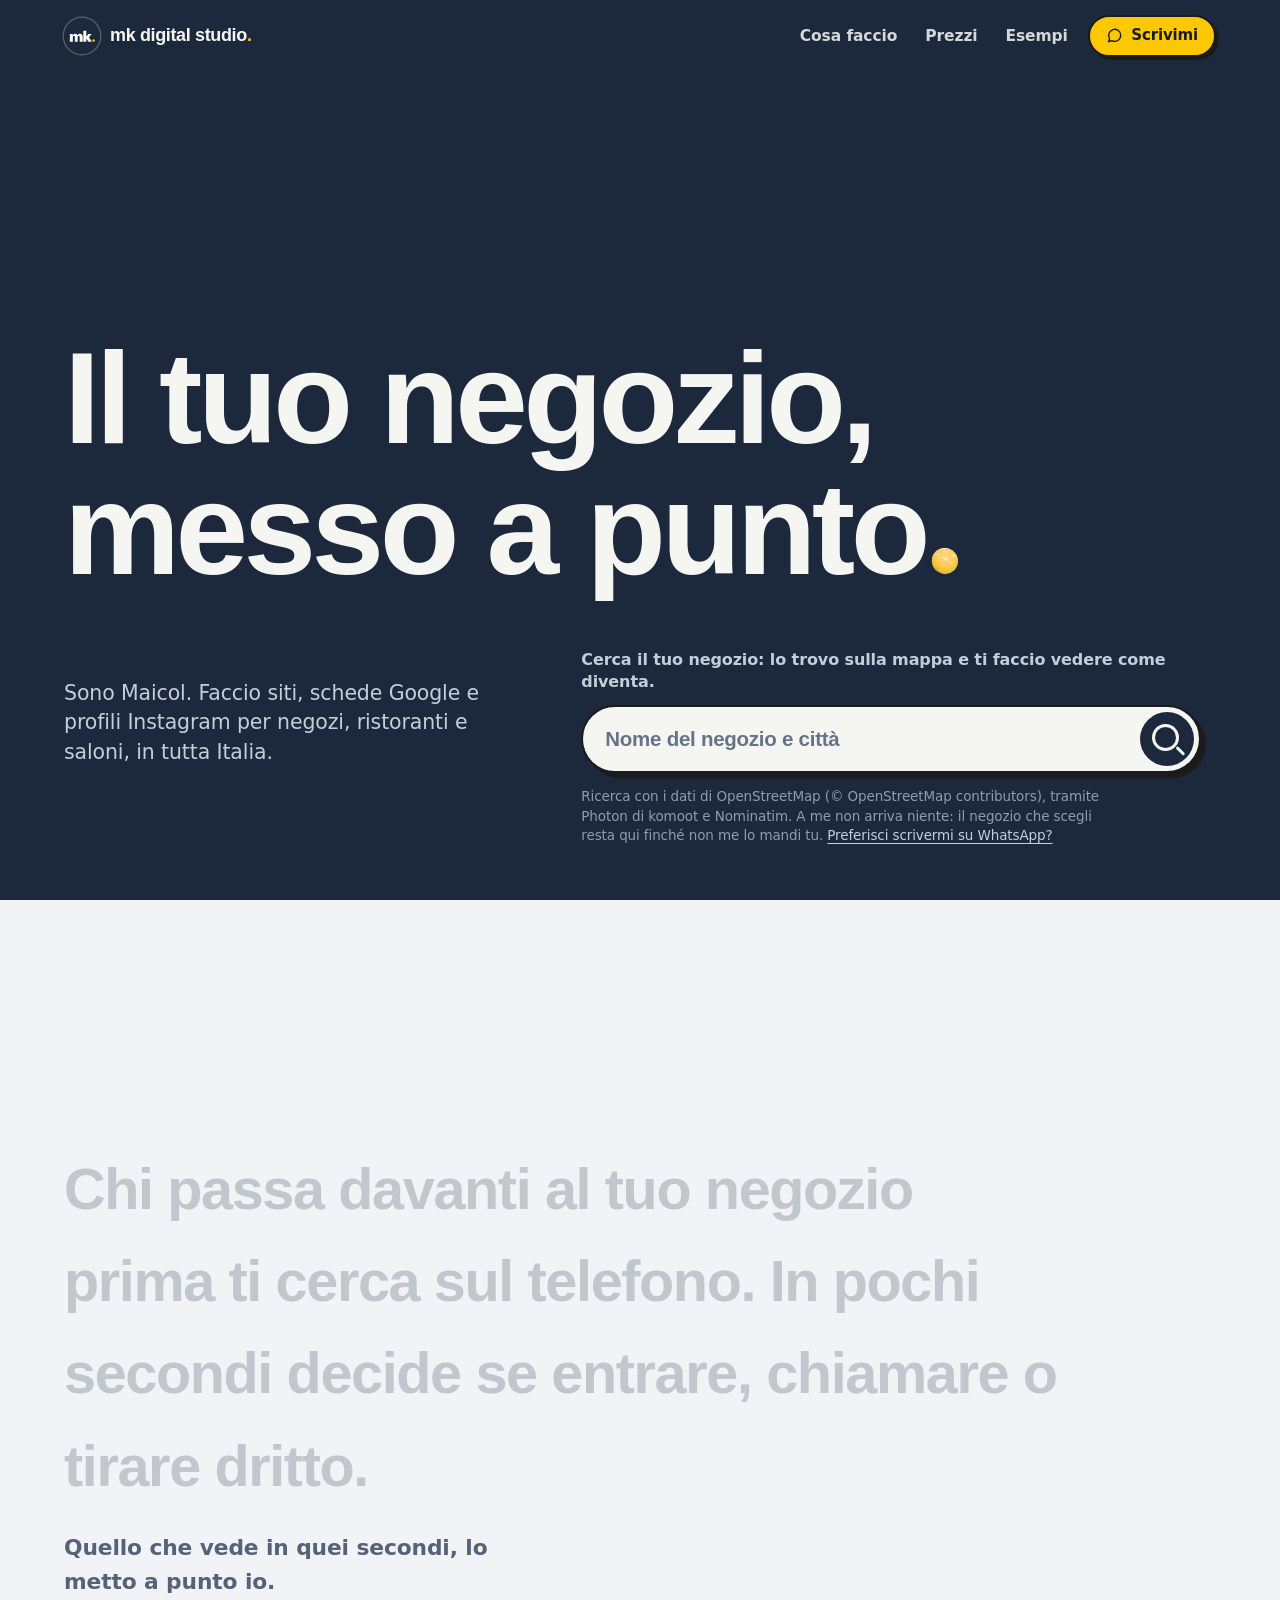
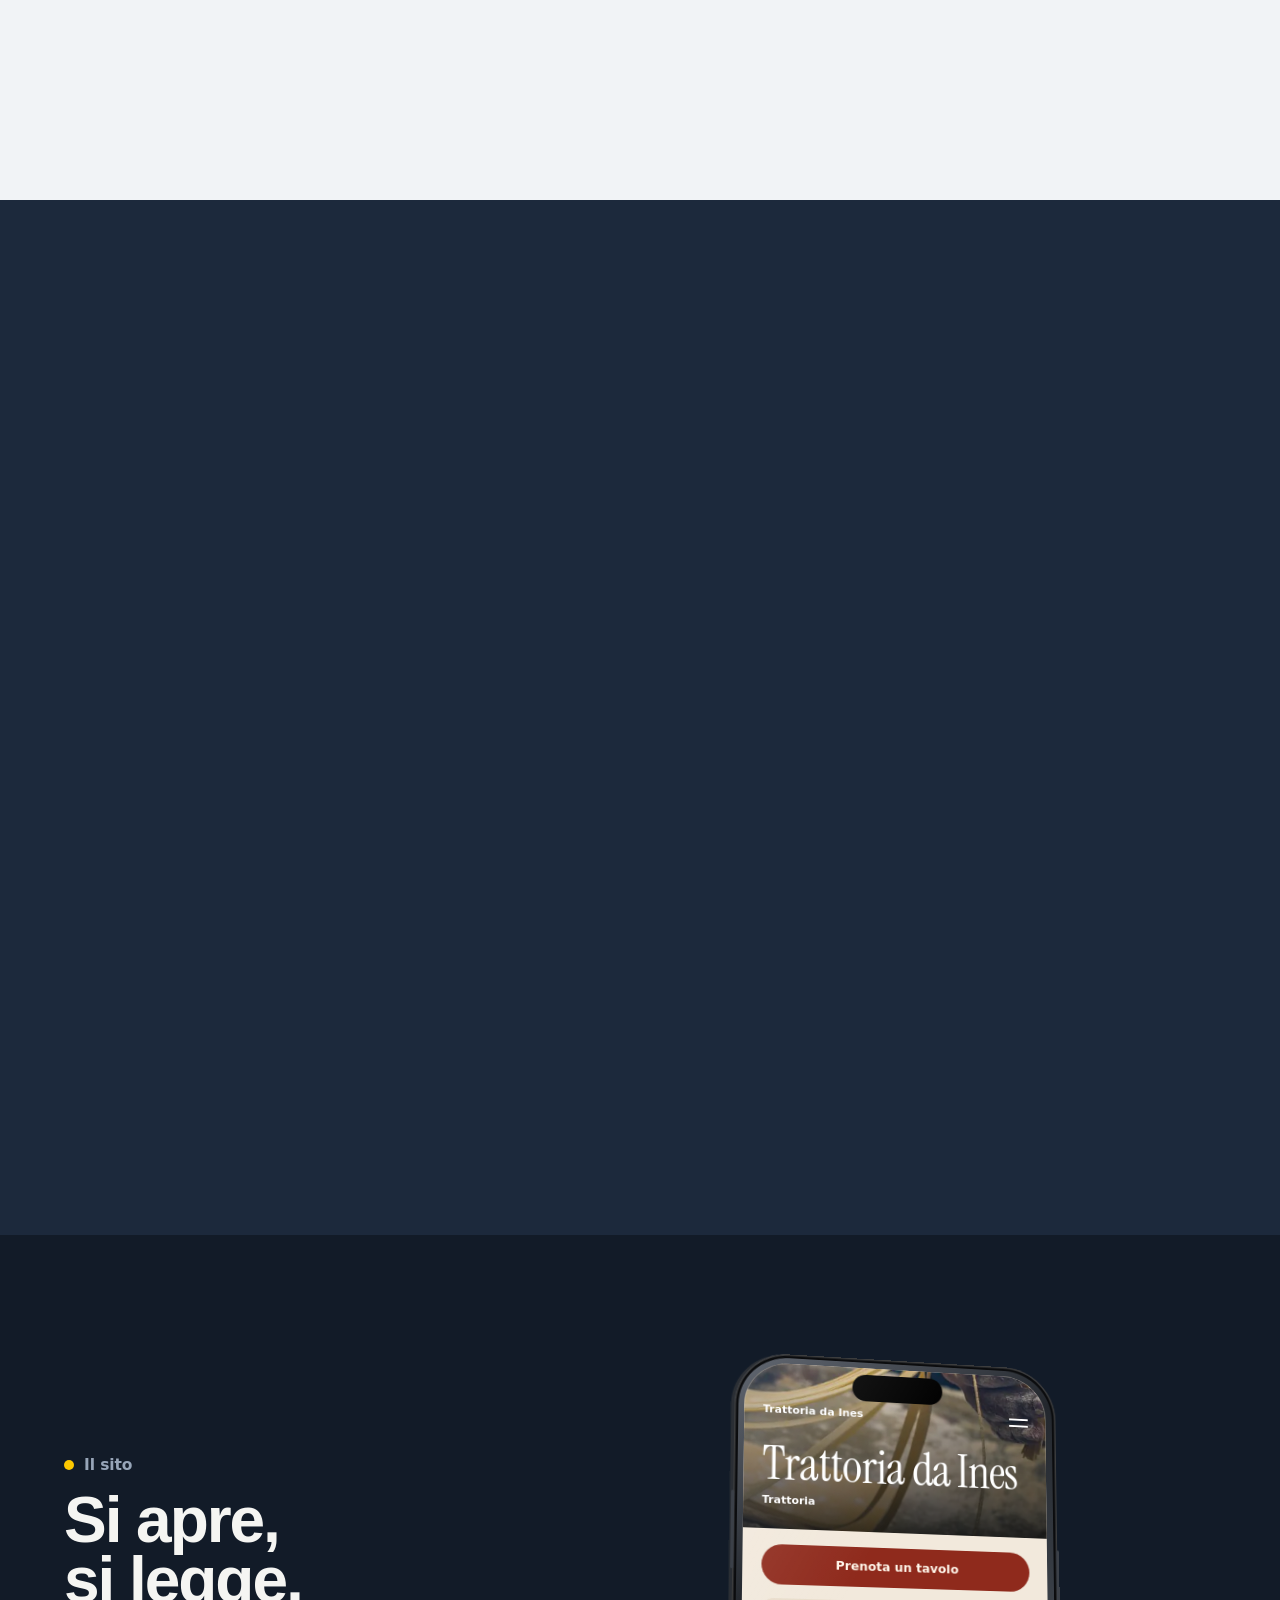
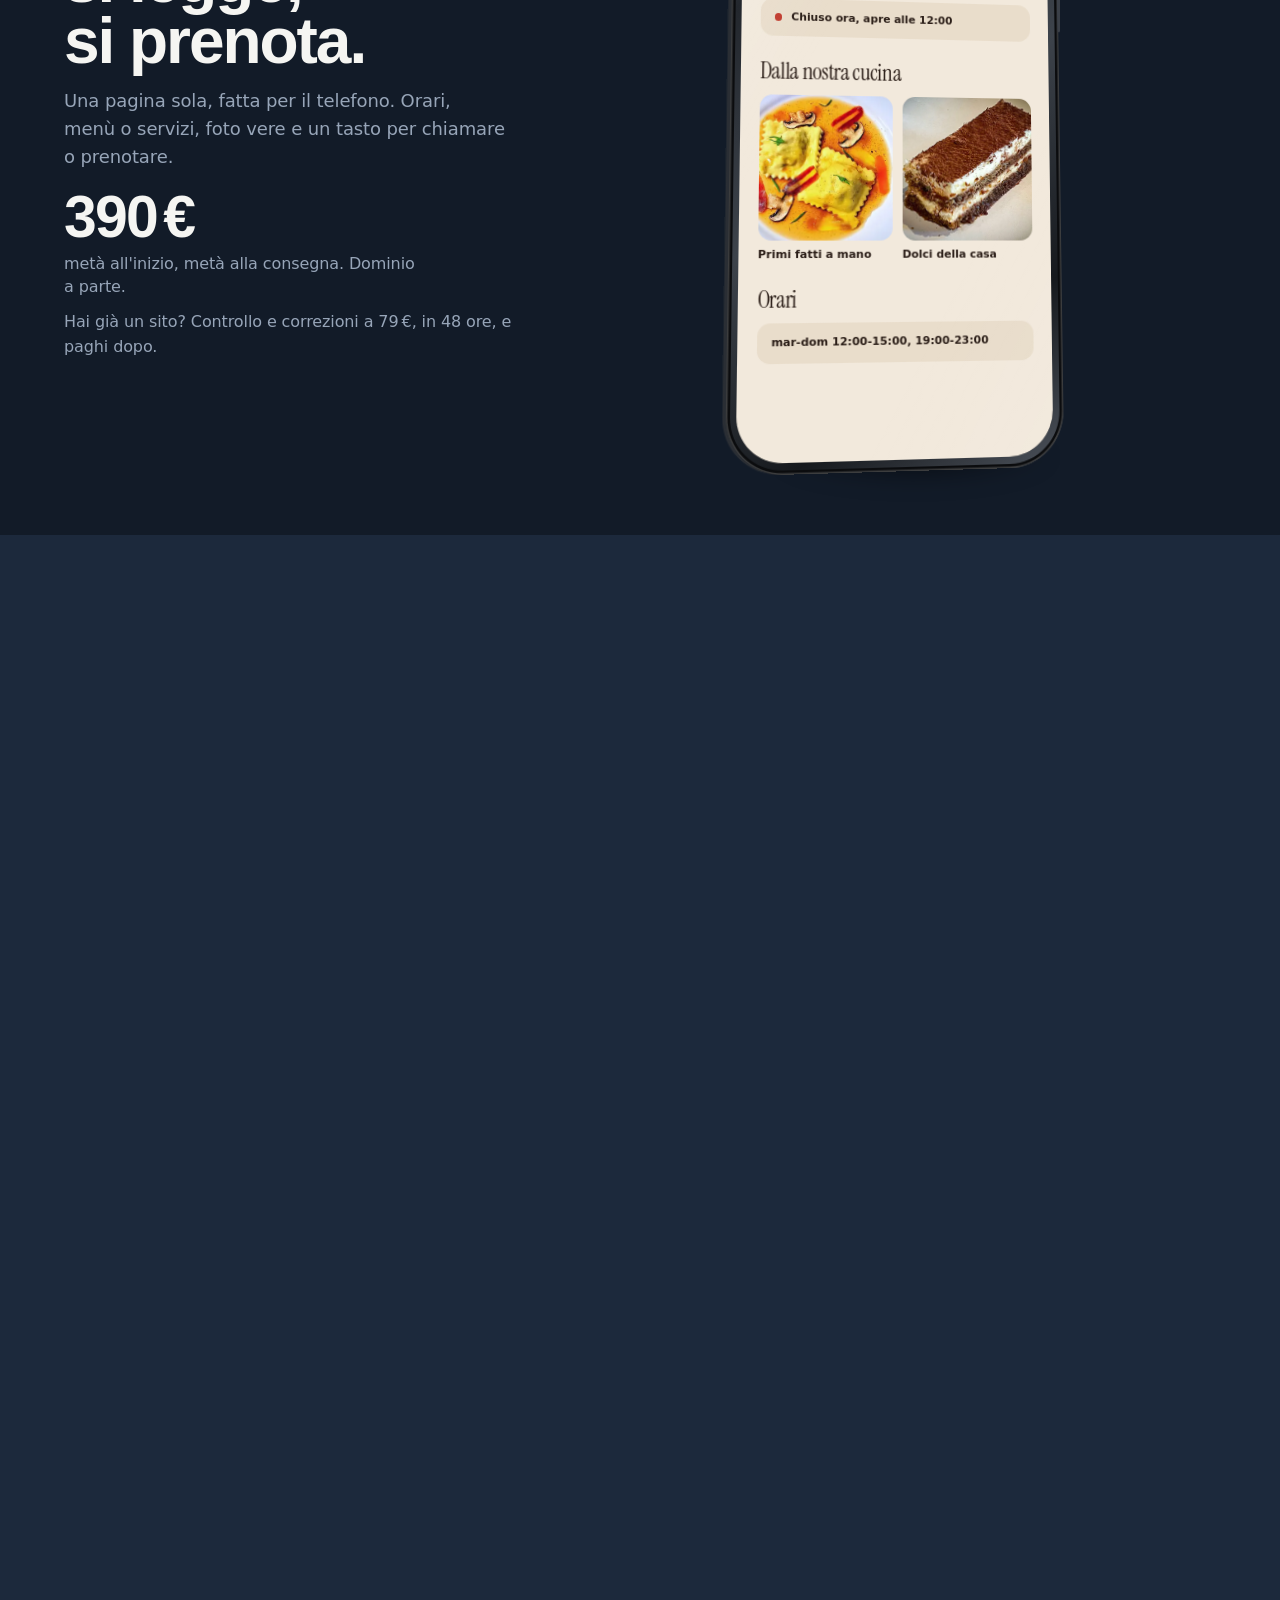
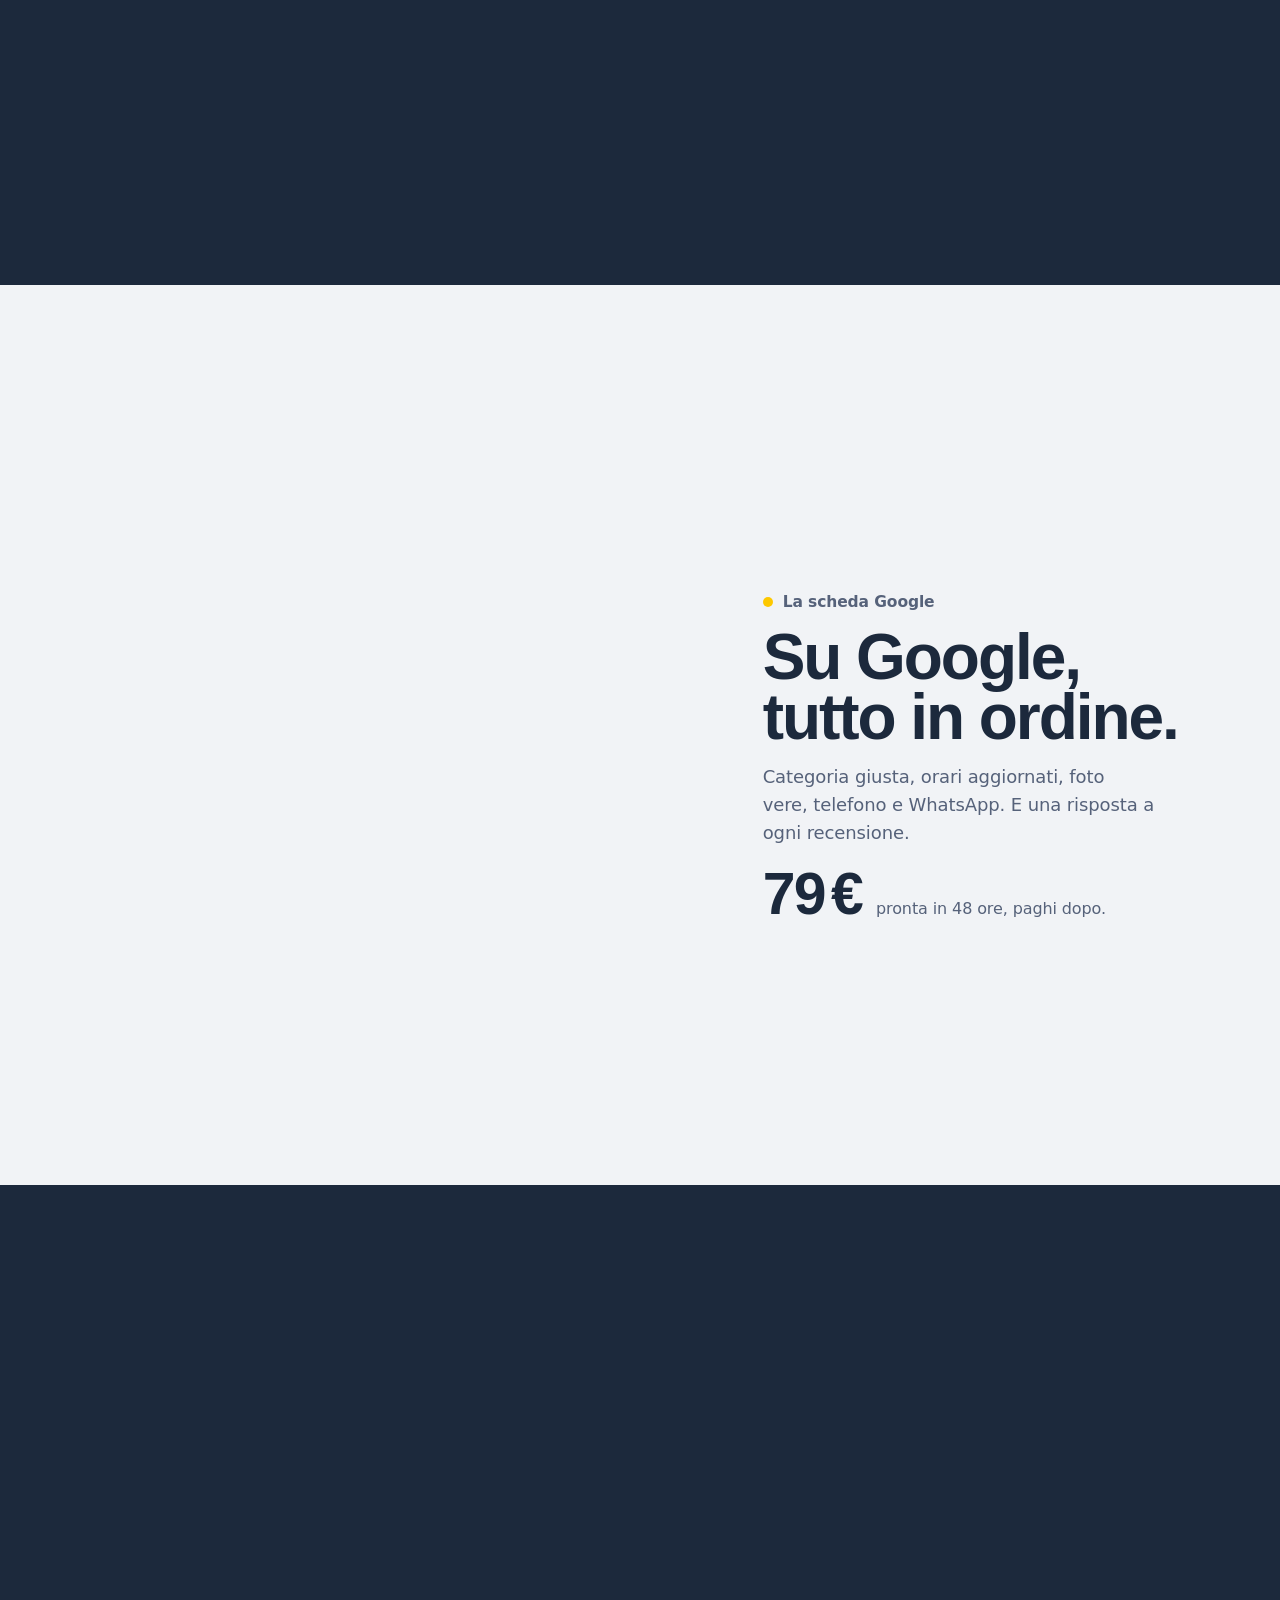
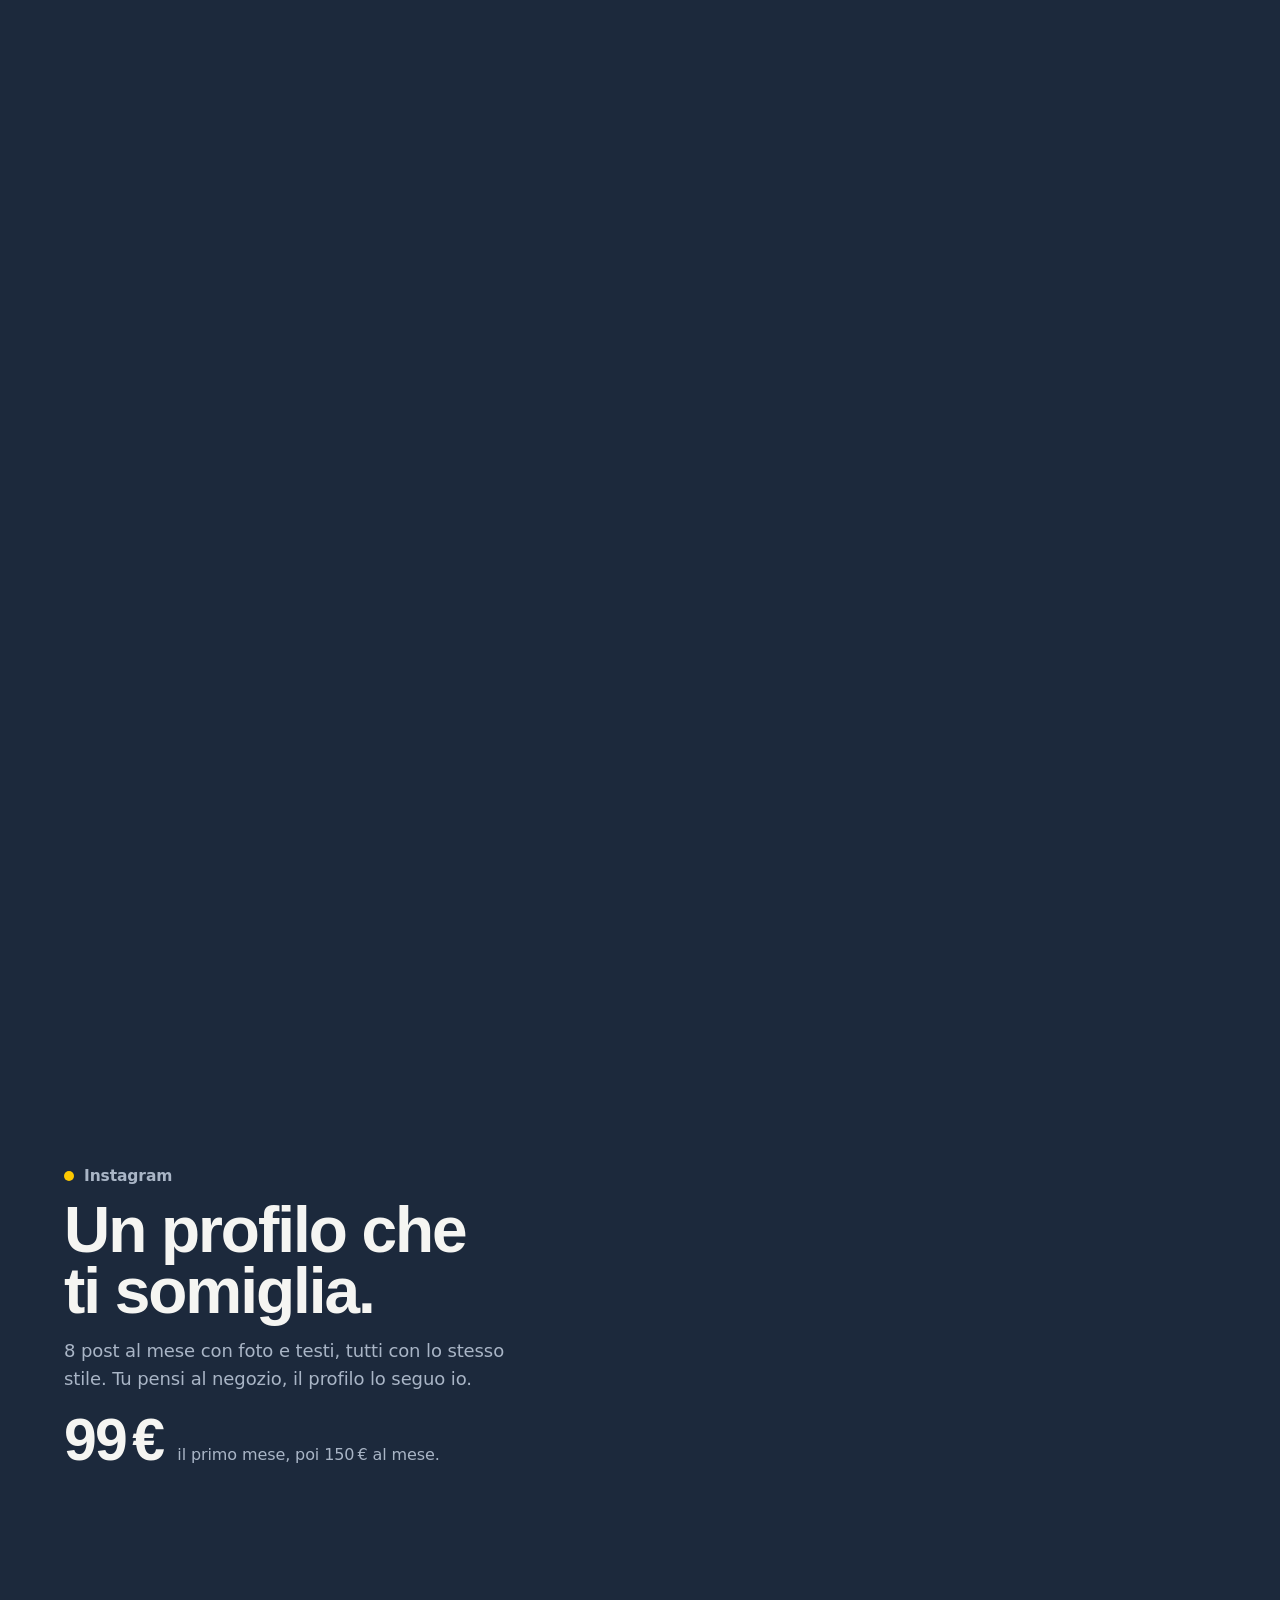
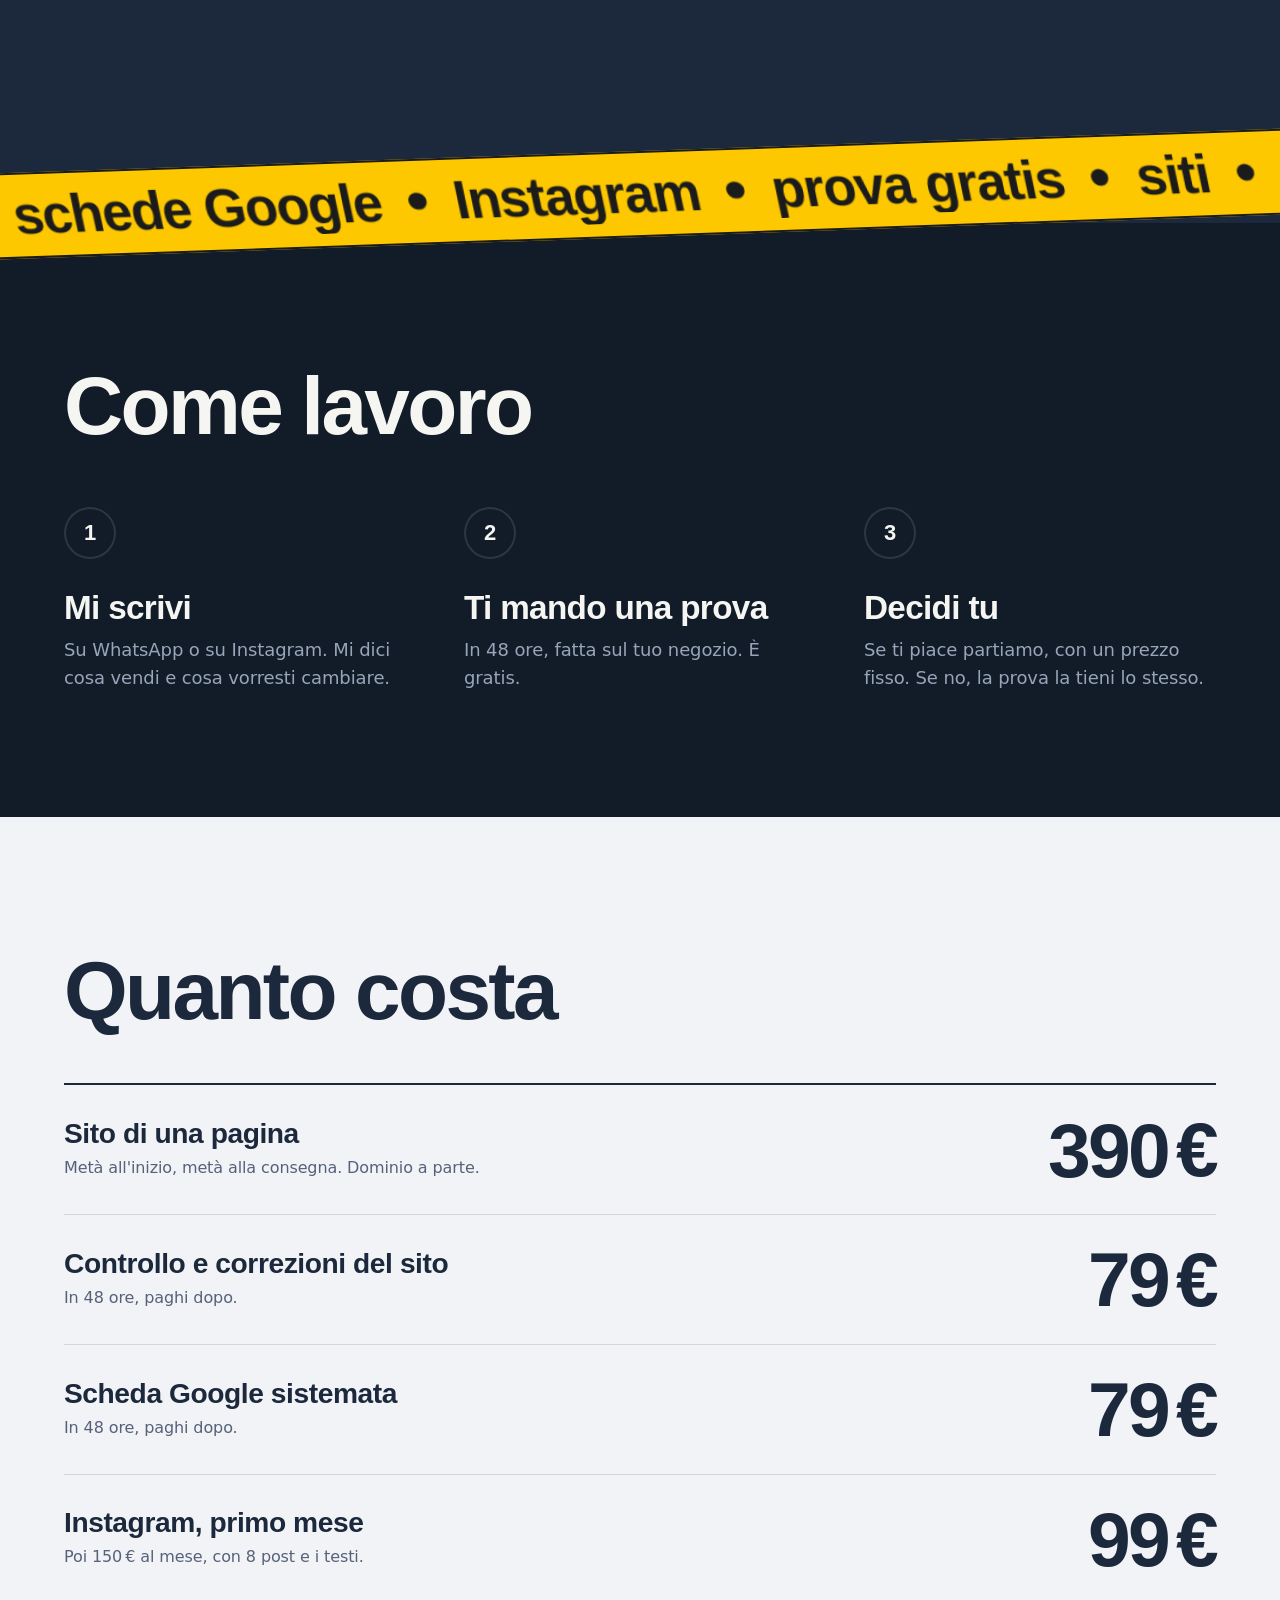
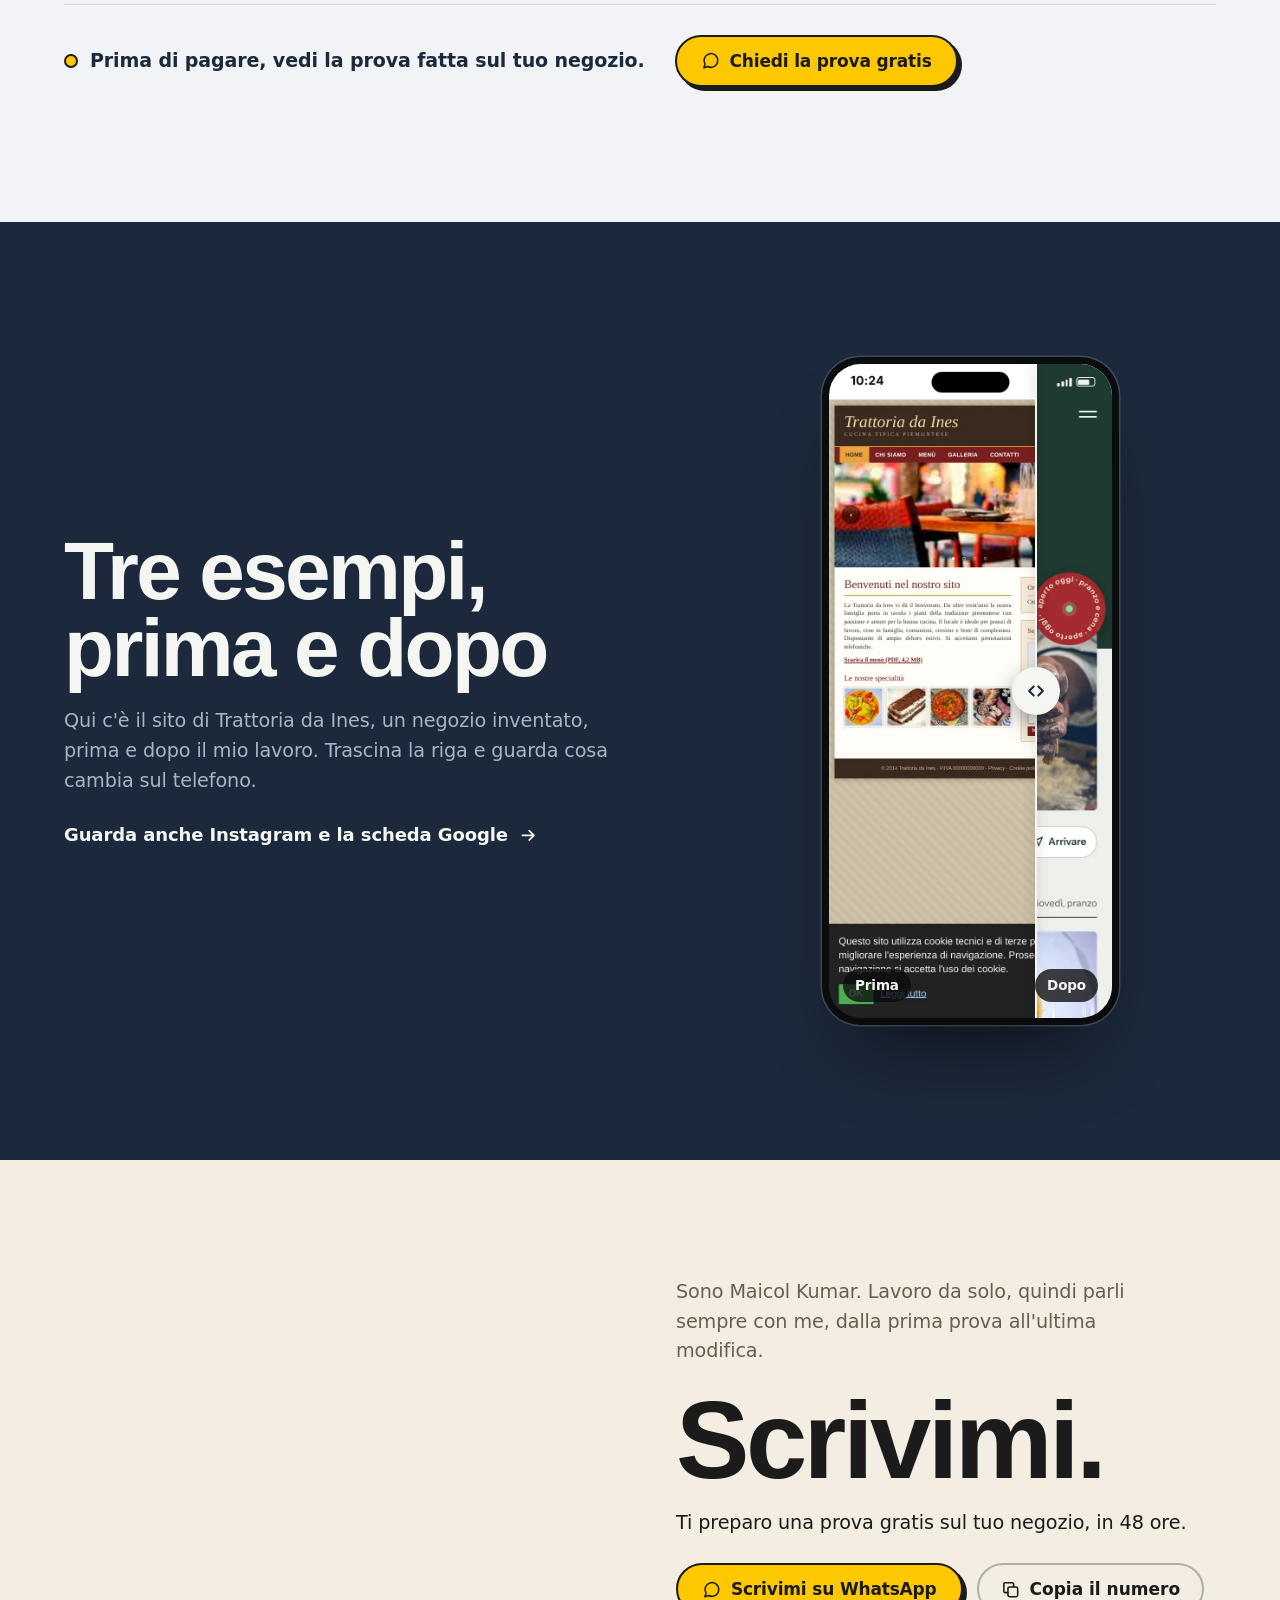
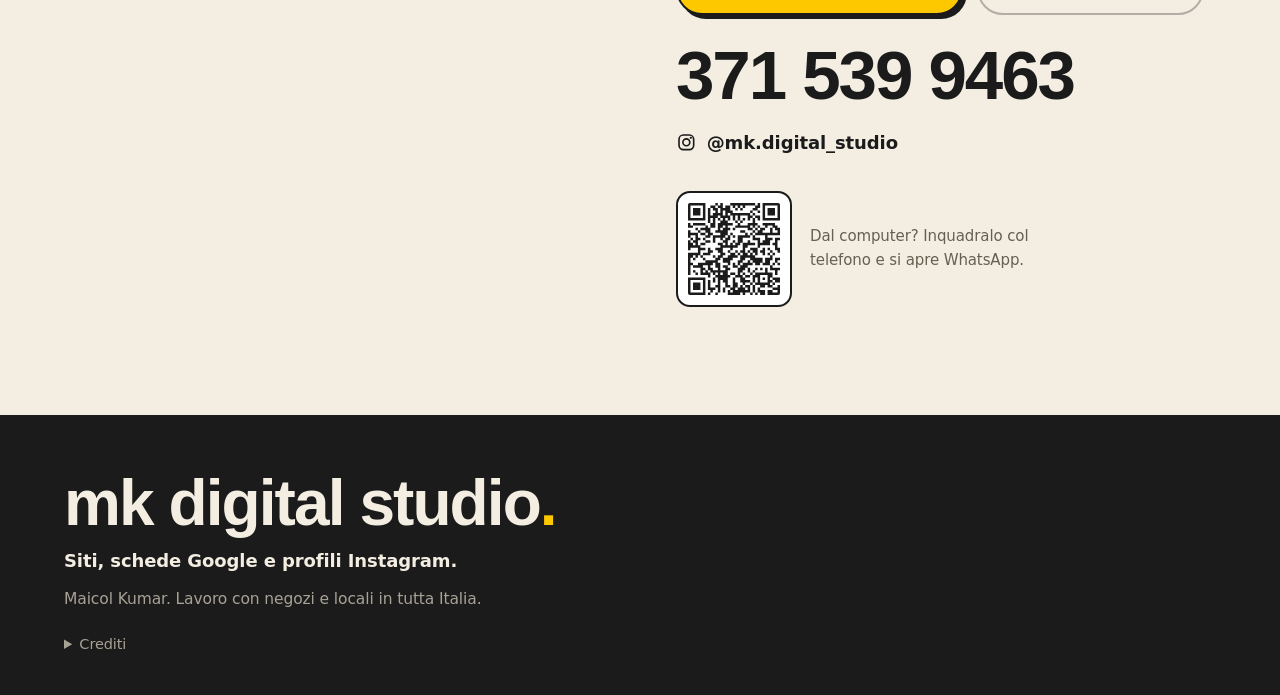
==== commit 1ad8b47e: "Sito personale: ricerca vera del negozio e correzioni del giudice - La ricerca cerca il negozio su O" ====
--- a/studio/index.html
+++ b/studio/index.html
@@ -13,7 +13,7 @@
 <meta property="og:title" content="Il tuo negozio, messo a punto. | mk digital studio">
 <meta property="og:description" content="Siti, schede Google e Instagram per negozi, ristoranti e saloni. Prova gratis sul tuo negozio in 48 ore.">
 <meta property="og:url" content="https://maicol1623.github.io/portfolio/studio/">
-<meta property="og:image" content="https://maicol1623.github.io/portfolio/studio/og.jpg?v=1">
+<meta property="og:image" content="https://maicol1623.github.io/portfolio/studio/og.jpg?v=2">
 <meta property="og:image:width" content="1200">
 <meta property="og:image:height" content="630">
 <meta property="og:image:alt" content="Il tuo negozio, messo a punto. mk digital studio">
@@ -22,7 +22,7 @@
 <link rel="apple-touch-icon" href="../apple-touch-icon.png">
 <link rel="preload" href="fonts/mona-sans.woff2" as="font" type="font/woff2" crossorigin>
 <link rel="preload" href="fonts/inter.woff2" as="font" type="font/woff2" crossorigin>
-<script>(function(h){var rm=window.matchMedia&&matchMedia('(prefers-reduced-motion: reduce)').matches;h.className+=rm?' js':' js motion';setTimeout(function(){if(!window.mkStudio){h.classList.remove('motion');}},4000);})(document.documentElement);</script>
+<script>(function(h){var rm=window.matchMedia&&matchMedia('(prefers-reduced-motion: reduce)').matches;h.className+=rm?' js':' js motion';setTimeout(function(){if(!window.mkStudio){h.classList.remove('motion');}},2500);})(document.documentElement);</script>
 <link rel="stylesheet" href="css/studio.css?v=1">
 <noscript><style>.poster{display:block}</style></noscript>
 <script defer src="../assets/vendor/gsap.min.js"></script>
@@ -57,9 +57,37 @@
     <h1 id="h-top" class="hero-h"><span class="hl"><span class="hw">Il tuo</span> <span class="hw">negozio,</span></span> <span class="hl"><span class="hw">messo a</span> <span class="hw">punto<i class="dot" data-dot="hero" aria-hidden="true"></i></span></span><span class="sr">.</span></h1>
     <div class="hero-foot">
       <p class="hero-sub">Sono Maicol. Faccio siti, schede Google e profili Instagram per negozi, ristoranti e saloni, in tutta Italia.</p>
-      <div class="actions">
-        <a class="pill" data-wa href="https://wa.me/393715399463?text=Ciao%20Maicol%2C%20ho%20visto%20il%20tuo%20sito" target="_blank" rel="noopener"><svg class="i" aria-hidden="true"><use href="#i-chat"/></svg>Scrivimi su WhatsApp</a>
-        <a class="ghost" href="#prova">Prova col tuo negozio</a>
+      <div class="find" id="prova">
+        <form class="find-form" role="search" autocomplete="off" novalidate>
+          <label class="find-l" for="q">Cerca il tuo negozio: lo trovo sulla mappa e ti faccio vedere come diventa.</label>
+          <div class="find-bar">
+            <input id="q" name="q" type="search" maxlength="80" placeholder="Nome del negozio e città" enterkeyhint="search" spellcheck="false" autocapitalize="words">
+            <button class="find-go" type="submit"><span class="lens" aria-hidden="true"><i class="dot" data-dot="find"></i></span><span class="sr">Cerca</span></button>
+          </div>
+        </form>
+        <p class="find-msg" role="status" aria-live="polite"></p>
+        <ol class="find-list" aria-label="Risultati"></ol>
+        <div class="find-alt" hidden>
+          <p class="find-alt-l">Che cosa fai?</p>
+          <div class="kinds" role="radiogroup" aria-label="Che cosa fai?">
+            <label class="chip"><input type="radio" name="kind" value="food" checked><span>Ristorante</span></label>
+            <label class="chip"><input type="radio" name="kind" value="hair"><span>Parrucchiere</span></label>
+            <label class="chip"><input type="radio" name="kind" value="bake"><span>Forno o bar</span></label>
+            <label class="chip"><input type="radio" name="kind" value="other"><span>Altro</span></label>
+          </div>
+          <button class="pill find-use" type="button">Usa questo nome</button>
+        </div>
+        <div class="find-pick" hidden>
+          <p class="find-st"><i></i><span></span></p>
+          <p class="find-hours"></p>
+          <p class="find-web"></p>
+          <div class="actions">
+            <a class="pill" data-wa href="https://wa.me/393715399463?text=Ciao%20Maicol%2C%20ho%20visto%20il%20tuo%20sito" target="_blank" rel="noopener"><svg class="i" aria-hidden="true"><use href="#i-chat"/></svg>Mandami la prova gratis</a>
+            <a class="ghost" href="#sito">Guarda il tuo sito</a>
+          </div>
+          <button class="find-again" type="button">Non è lui? Cerca ancora</button>
+        </div>
+        <p class="find-note">Ricerca con i dati di OpenStreetMap (© OpenStreetMap contributors), tramite Photon di komoot e Nominatim. A me non arriva niente: il negozio che scegli resta qui finché non me lo mandi tu. <a class="find-wa" data-wa href="https://wa.me/393715399463?text=Ciao%20Maicol%2C%20ho%20visto%20il%20tuo%20sito" target="_blank" rel="noopener">Preferisci scrivermi su WhatsApp?</a></p>
       </div>
     </div>
   </div>
@@ -68,42 +96,47 @@
 <section class="read" id="perche" data-theme="paper" aria-label="Perché">
   <div class="wrap read-in">
     <p class="read-p">Chi passa davanti al tuo negozio prima ti cerca sul telefono. In pochi secondi decide se entrare, chiamare o tirare dritto.</p>
-    <p class="read-end">Io metto a punto quello che vede in quei secondi.</p>
-  </div>
-</section>
-
-<section class="try" id="prova" data-theme="navy" aria-labelledby="h-prova">
-  <div class="wrap try-in">
-    <div class="try-head">
-      <h2 id="h-prova" class="h2">Prova col tuo negozio<i class="dot" data-dot="prova" aria-hidden="true"></i><span class="sr">.</span></h2>
-      <p class="lead">Scrivi il nome e scegli cosa fai. Le anteprime qui sotto diventano tue.</p>
-    </div>
-    <form class="try-form" action="#sito" autocomplete="off">
-      <label class="field">
-        <span class="field-l">Come si chiama il tuo negozio?</span>
-        <input id="shop" name="shop" type="text" maxlength="28" placeholder="Es. Pizzeria da Gino" enterkeyhint="done" spellcheck="false">
-      </label>
-      <fieldset class="kinds">
-        <legend class="field-l">Che cosa fai?</legend>
-        <label class="chip"><input type="radio" name="kind" value="food" checked><span>Ristorante</span></label>
-        <label class="chip"><input type="radio" name="kind" value="hair"><span>Parrucchiere</span></label>
-        <label class="chip"><input type="radio" name="kind" value="bake"><span>Forno o bar</span></label>
-      </fieldset>
-      <div class="try-go"><button class="ghost" type="submit">Guarda le anteprime</button><p class="try-note">È solo un'anteprima, il nome resta sul tuo telefono.</p></div>
-    </form>
-    <p class="try-name" aria-hidden="true"><span id="shop-big">Il tuo negozio</span></p>
+    <p class="read-end">Quello che vede in quei secondi, lo metto a punto io.</p>
   </div>
 </section>
 
 <section class="svc" id="sito" data-theme="deep" data-scene="site" aria-labelledby="h-sito">
   <div class="svc-in wrap">
-    <div class="svc-stage" data-stage="site"><div class="poster" aria-hidden="true"></div></div>
+    <div class="svc-stage" data-stage="site">
+      <div class="ph-wrap">
+        <div class="ph" aria-hidden="true">
+          <div class="ph-scr">
+            <div class="ph-site k-food">
+              <div class="ph-page">
+                <div class="ph-hero"><img class="ph-img" src="img/p/t-hero.webp" alt="" width="720" height="576" loading="lazy" decoding="async"><div class="ph-hero-t"><p class="ph-name">Trattoria da Ines</p><p class="ph-meta">Trattoria</p></div></div>
+                <div class="ph-cta"><span class="ph-btn">Prenota un tavolo</span></div>
+                <p class="ph-today"><i></i><span>Pranzo e cena, da martedì a domenica</span></p>
+                <div class="ph-more">
+                  <p class="ph-h">Dalla nostra cucina</p>
+                  <div class="ph-cards"><figure><img src="img/p/t-ravioli.webp" alt="" width="560" height="350" loading="lazy" decoding="async"><figcaption>Primi fatti a mano</figcaption></figure><figure><img src="img/p/t-tiramisu.webp" alt="" width="448" height="560" loading="lazy" decoding="async"><figcaption>Dolci della casa</figcaption></figure></div>
+                  <p class="ph-h ph-h-hours">Orari</p>
+                  <p class="ph-hours">mar-dom 12:00-15:00, 19:00-23:00</p>
+                  <p class="ph-h ph-h-where" hidden>Dove siamo</p>
+                  <p class="ph-where" hidden></p>
+                </div>
+              </div>
+              <div class="ph-bar"><span class="ph-brand">Trattoria da Ines</span><span class="ph-burger"></span></div>
+            </div>
+            <span class="ph-fab"><svg viewBox="0 0 24 24"><path d="M5.5 3.5h3.2l1.8 4.6-2.3 1.5a11 11 0 0 0 6.2 6.2l1.5-2.3 4.6 1.8v3.2a2 2 0 0 1-2.2 2A16.5 16.5 0 0 1 3.5 5.7a2 2 0 0 1 2-2.2z"/></svg></span>
+            <span class="ph-island"></span>
+            <span class="ph-glare"></span>
+          </div>
+        </div>
+        <span class="ph-shadow" aria-hidden="true"></span>
+      </div>
+      <p class="sr ph-desc">Anteprima: il sito di Trattoria da Ines, un negozio inventato, sul telefono.</p>
+    </div>
     <div class="svc-text">
       <p class="svc-l">Il sito</p>
       <h2 id="h-sito" class="h2 flap">Si apre, si legge, si prenota.</h2>
       <p class="svc-p">Una pagina sola, fatta per il telefono. Orari, menù o servizi, foto vere e un tasto per chiamare o prenotare.</p>
-      <div class="price"><b class="num">390€</b><span>metà all'inizio, metà alla consegna. Dominio a parte.</span></div>
-      <p class="svc-alt">Hai già un sito? Controllo e correzioni a 79€, in 48 ore, e paghi dopo.</p>
+      <div class="price"><b class="num">390&#8239;€</b><span>metà all'inizio, metà alla consegna. Dominio a parte.</span></div>
+      <p class="svc-alt">Hai già un sito? Controllo e correzioni a 79&#8239;€, in 48 ore, e paghi dopo.</p>
     </div>
   </div>
 </section>
@@ -115,7 +148,7 @@
       <p class="svc-l">La scheda Google</p>
       <h2 id="h-google" class="h2 flap">Su Google, tutto in ordine.</h2>
       <p class="svc-p">Categoria giusta, orari aggiornati, foto vere, telefono e WhatsApp. E una risposta a ogni recensione.</p>
-      <div class="price"><b class="num">79€</b><span>pronta in 48 ore, paghi dopo.</span></div>
+      <div class="price"><b class="num">79&#8239;€</b><span>pronta in 48 ore, paghi dopo.</span></div>
     </div>
   </div>
 </section>
@@ -127,12 +160,12 @@
       <p class="svc-l">Instagram</p>
       <h2 id="h-ig" class="h2 flap">Un profilo che ti somiglia.</h2>
       <p class="svc-p">8 post al mese con foto e testi, tutti con lo stesso stile. Tu pensi al negozio, il profilo lo seguo io.</p>
-      <div class="price"><b class="num">99€</b><span>il primo mese, poi 150€ al mese.</span></div>
-    </div>
-  </div>
-</section>
-
-<div class="band-wrap" aria-hidden="true"><div class="band"><div class="band-in"><span>siti</span><i></i><span>schede Google</span><i></i><span>Instagram</span><i></i><span>grafiche</span><i></i><span>reel</span><i></i></div></div></div>
+      <div class="price"><b class="num">99&#8239;€</b><span>il primo mese, poi 150&#8239;€ al mese.</span></div>
+    </div>
+  </div>
+</section>
+
+<div class="band-wrap" aria-hidden="true"><div class="band"><div class="band-in"><span>siti</span><i></i><span>schede Google</span><i></i><span>Instagram</span><i></i><span>prova gratis</span><i></i></div></div></div>
 
 <section class="steps" id="come" data-theme="deep" aria-labelledby="h-come">
   <div class="wrap">
@@ -152,12 +185,15 @@
   <div class="wrap">
     <h2 id="h-prezzi" class="h2">Quanto costa<i class="dot" data-dot="prezzi" aria-hidden="true"></i><span class="sr">.</span></h2>
     <ul class="plist">
-      <li><div><h3>Sito di una pagina</h3><p>Metà all'inizio, metà alla consegna. Dominio a parte.</p></div><b class="roll" data-v="390">390€</b></li>
-      <li><div><h3>Controllo e correzioni del sito</h3><p>In 48 ore, paghi dopo.</p></div><b class="roll" data-v="79">79€</b></li>
-      <li><div><h3>Scheda Google sistemata</h3><p>In 48 ore, paghi dopo.</p></div><b class="roll" data-v="79">79€</b></li>
-      <li><div><h3>Instagram, primo mese</h3><p>Poi 150€ al mese, con 8 post e i testi.</p></div><b class="roll" data-v="99">99€</b></li>
+      <li><div><h3>Sito di una pagina</h3><p>Metà all'inizio, metà alla consegna. Dominio a parte.</p></div><b class="roll" data-v="390">390&#8239;€</b></li>
+      <li><div><h3>Controllo e correzioni del sito</h3><p>In 48 ore, paghi dopo.</p></div><b class="roll" data-v="79">79&#8239;€</b></li>
+      <li><div><h3>Scheda Google sistemata</h3><p>In 48 ore, paghi dopo.</p></div><b class="roll" data-v="79">79&#8239;€</b></li>
+      <li><div><h3>Instagram, primo mese</h3><p>Poi 150&#8239;€ al mese, con 8 post e i testi.</p></div><b class="roll" data-v="99">99&#8239;€</b></li>
     </ul>
-    <p class="plist-note">La prova sul tuo negozio è gratis.</p>
+    <div class="plist-cta">
+      <p class="plist-note">Prima di pagare, vedi la prova fatta sul tuo negozio.</p>
+      <a class="pill" data-wa href="https://wa.me/393715399463?text=Ciao%20Maicol%2C%20ho%20visto%20il%20tuo%20sito" target="_blank" rel="noopener"><svg class="i" aria-hidden="true"><use href="#i-chat"/></svg>Chiedi la prova gratis</a>
+    </div>
   </div>
 </section>
 
@@ -165,12 +201,16 @@
   <div class="wrap ex-in">
     <div class="ex-text">
       <h2 id="h-esempi" class="h2">Tre esempi, prima e dopo<i class="dot" data-dot="esempi" aria-hidden="true"></i><span class="sr">.</span></h2>
-      <p class="lead">Un sito, un profilo Instagram e una scheda Google, su tre negozi inventati. Scorri e guarda cosa cambia.</p>
-    </div>
-    <a class="ex-card" href="../">
-      <span class="ex-img"><img src="../og.jpg?v=2" width="1200" height="630" alt="Anteprima della pagina con i tre esempi prima e dopo" loading="lazy" decoding="async"></span>
-      <span class="ex-go">Apri gli esempi<svg class="i" aria-hidden="true"><use href="#i-arrow"/></svg></span>
-    </a>
+      <p class="lead">Qui c'è il sito di Trattoria da Ines, un negozio inventato, prima e dopo il mio lavoro. Trascina la riga e guarda cosa cambia sul telefono.</p>
+      <a class="ex-go" href="../">Guarda anche Instagram e la scheda Google<svg class="i" aria-hidden="true"><use href="#i-arrow"/></svg></a>
+    </div>
+    <div class="ba" style="--x:50%">
+      <img class="ba-img ba-b" src="img/ba-prima.webp" width="672" height="1512" loading="lazy" decoding="async" alt="Prima: il vecchio sito di Trattoria da Ines sul telefono. Testo minuscolo, menù in PDF, numero di telefono dentro un'immagine e un banner dei cookie che copre tutto.">
+      <img class="ba-img ba-a" src="img/ba-dopo.webp" width="672" height="1512" loading="lazy" decoding="async" alt="Dopo: il sito nuovo, fatto per il telefono. Titolo grande, foto della pasta fatta a mano, tasti Prenota, WhatsApp e Arrivare, il menù di oggi.">
+      <span class="ba-line" aria-hidden="true"><i class="ba-h"><svg viewBox="0 0 24 24"><path d="M9.5 7 4.5 12l5 5M14.5 7l5 5-5 5"/></svg></i></span>
+      <span class="ba-tag ba-tag-b" aria-hidden="true">Prima</span><span class="ba-tag ba-tag-a" aria-hidden="true">Dopo</span>
+      <input class="ba-in" type="range" min="0" max="100" value="50" step="1" aria-label="Confronta il sito prima e dopo">
+    </div>
   </div>
 </section>
 
@@ -181,11 +221,11 @@
       <p class="sign-me">Sono Maicol Kumar. Lavoro da solo, quindi parli sempre con me, dalla prima prova all'ultima modifica.</p>
       <h2 id="h-contatti" class="h2 sign-h">Scrivimi.</h2>
       <p class="lead">Ti preparo una prova gratis sul tuo negozio, in 48 ore.</p>
-      <a class="tel" href="tel:+393715399463">371 539 9463</a>
       <div class="actions">
         <a class="pill" data-wa href="https://wa.me/393715399463?text=Ciao%20Maicol%2C%20ho%20visto%20il%20tuo%20sito" target="_blank" rel="noopener"><svg class="i" aria-hidden="true"><use href="#i-chat"/></svg>Scrivimi su WhatsApp</a>
         <button class="ghost" type="button" id="copy"><svg class="i" aria-hidden="true"><use href="#i-copy"/></svg><span aria-live="polite">Copia il numero</span></button>
       </div>
+      <a class="tel" href="tel:+393715399463">371 539 9463</a>
       <a class="ig" href="https://www.instagram.com/mk.digital_studio/" target="_blank" rel="noopener"><svg class="i" aria-hidden="true"><use href="#i-ig"/></svg>@mk.digital_studio</a>
       <figure class="qr"><svg role="img" aria-label="Codice QR per scrivermi su WhatsApp" xmlns="http://www.w3.org/2000/svg" viewBox="0 0 37 37" class="segno"><path class="qrline" stroke="#1b1b1b" d="M0 0.5h7m4 0h1m1 0h1m3 0h10m1 0h1m1 0h7m-37 1h1m5 0h1m2 0h2m1 0h2m1 0h2m1 0h1m1 0h1m1 0h1m4 0h2m1 0h1m5 0h1m-37 1h1m1 0h3m1 0h1m1 0h1m1 0h2m1 0h4m2 0h1m1 0h1m4 0h2m2 0h1m1 0h3m1 0h1m-37 1h1m1 0h3m1 0h1m1 0h1m2 0h1m1 0h1m1 0h3m7 0h1m2 0h1m1 0h1m1 0h3m1 0h1m-37 1h1m1 0h3m1 0h1m1 0h1m1 0h4m1 0h1m1 0h8m1 0h1m3 0h1m1 0h3m1 0h1m-37 1h1m5 0h1m1 0h4m1 0h4m1 0h1m1 0h1m3 0h2m1 0h2m1 0h1m5 0h1m-37 1h7m1 0h1m1 0h1m1 0h1m1 0h1m1 0h1m1 0h1m1 0h1m1 0h1m1 0h1m1 0h1m1 0h1m1 0h7m-29 1h1m1 0h1m2 0h3m3 0h1m1 0h1m4 0h1m-27 1h1m1 0h5m2 0h2m1 0h6m2 0h1m3 0h4m2 0h5m-35 1h2m5 0h1m1 0h2m1 0h2m1 0h1m3 0h6m1 0h1m1 0h1m2 0h1m2 0h2m-33 1h1m1 0h4m3 0h1m1 0h3m1 0h1m5 0h2m1 0h1m1 0h2m2 0h1m1 0h2m-37 1h1m3 0h1m2 0h2m2 0h5m5 0h2m3 0h1m1 0h2m3 0h1m2 0h1m-37 1h4m1 0h2m1 0h2m3 0h3m1 0h1m5 0h1m1 0h1m1 0h10m-37 1h1m2 0h1m3 0h2m1 0h5m1 0h1m1 0h1m1 0h5m1 0h1m4 0h1m-31 1h1m1 0h2m1 0h1m3 0h1m2 0h1m1 0h2m3 0h2m4 0h3m2 0h3m1 0h2m-37 1h1m1 0h2m3 0h2m1 0h1m3 0h2m2 0h1m1 0h2m2 0h1m3 0h1m1 0h3m2 0h1m-36 1h2m1 0h1m1 0h2m5 0h2m1 0h1m1 0h1m1 0h2m1 0h5m1 0h5m1 0h2m-36 1h5m8 0h7m2 0h2m4 0h1m6 0h1m-36 1h1m3 0h3m1 0h1m2 0h3m3 0h1m4 0h1m2 0h3m2 0h1m1 0h1m2 0h2m-33 1h1m3 0h2m2 0h2m2 0h1m2 0h1m1 0h2m1 0h1m1 0h2m1 0h2m2 0h1m2 0h1m-37 1h5m1 0h3m4 0h2m2 0h2m1 0h1m1 0h2m1 0h1m1 0h1m2 0h1m1 0h1m1 0h1m-35 1h2m1 0h1m1 0h1m4 0h1m1 0h2m2 0h4m1 0h6m6 0h1m-34 1h1m1 0h1m3 0h1m4 0h2m1 0h4m3 0h2m2 0h5m1 0h3m1 0h2m-37 1h1m6 0h5m2 0h3m3 0h2m2 0h1m1 0h4m1 0h2m2 0h1m-36 1h2m2 0h6m1 0h2m3 0h1m1 0h1m1 0h1m1 0h4m1 0h2m1 0h3m1 0h1m1 0h1m-37 1h1m1 0h4m2 0h1m2 0h2m1 0h2m2 0h2m1 0h3m9 0h1m-34 1h1m4 0h2m1 0h2m2 0h1m2 0h2m3 0h3m1 0h1m2 0h1m1 0h1m1 0h1m1 0h4m-37 1h1m1 0h1m2 0h1m1 0h1m1 0h7m4 0h2m2 0h1m1 0h1m4 0h1m3 0h1m-36 1h1m2 0h1m1 0h4m1 0h1m1 0h1m1 0h2m1 0h2m1 0h1m1 0h1m2 0h1m1 0h7m1 0h1m-28 1h1m2 0h6m2 0h3m1 0h2m1 0h3m3 0h2m-34 1h7m3 0h1m1 0h4m2 0h1m2 0h2m3 0h1m1 0h1m1 0h1m1 0h1m1 0h3m-37 1h1m5 0h1m1 0h1m1 0h1m1 0h1m1 0h2m2 0h1m2 0h4m1 0h1m1 0h1m3 0h2m1 0h2m-37 1h1m1 0h3m1 0h1m1 0h1m3 0h1m2 0h1m2 0h2m2 0h1m2 0h1m1 0h6m1 0h1m-35 1h1m1 0h3m1 0h1m1 0h1m2 0h2m2 0h2m1 0h2m1 0h1m1 0h2m1 0h1m2 0h2m1 0h2m2 0h1m-37 1h1m1 0h3m1 0h1m1 0h3m1 0h1m1 0h1m2 0h2m1 0h3m1 0h1m1 0h1m1 0h1m5 0h3m-37 1h1m5 0h1m2 0h1m2 0h1m1 0h1m1 0h1m1 0h7m1 0h1m1 0h3m1 0h2m2 0h1m-37 1h7m1 0h1m2 0h1m4 0h5m1 0h1m2 0h1m1 0h1m1 0h2m1 0h5"/></svg><figcaption>Dal computer? Inquadralo col telefono e si apre WhatsApp.</figcaption></figure>
     </div>
@@ -197,15 +237,16 @@
 <footer class="foot" data-theme="ink">
   <div class="wrap foot-in">
     <p class="foot-brand">mk digital studio<b>.</b></p>
-    <p class="foot-tag">siti · seo · social · motion</p>
+    <p class="foot-tag">Siti, schede Google e profili Instagram.</p>
     <p class="foot-small">Maicol Kumar. Lavoro con negozi e locali in tutta Italia.</p>
     <details class="foot-credits">
       <summary>Crediti</summary>
-      <p>Font Mona Sans e Inter (SIL Open Font License). 3D con three.js, animazioni con GSAP e Lenis. Foto libere da diritti (CC0 e pubblico dominio) trovate con Openverse. Licenze nel file <a href="https://github.com/Maicol1623/portfolio/blob/gh-pages/LICENSES.md">LICENSES.md</a>.</p>
+      <p>Font Mona Sans, Inter e Instrument Serif (SIL Open Font License). 3D con three.js, animazioni con GSAP e Lenis. Ricerca dei negozi con i dati di OpenStreetMap (© OpenStreetMap contributors, licenza ODbL), tramite Photon di komoot e Nominatim. Foto libere da diritti (CC0 e pubblico dominio) trovate con Openverse. Licenze nel file <a href="https://github.com/Maicol1623/portfolio/blob/gh-pages/LICENSES.md">LICENSES.md</a>.</p>
     </details>
   </div>
 </footer>
 
+<a class="pill dock" data-wa href="https://wa.me/393715399463?text=Ciao%20Maicol%2C%20ho%20visto%20il%20tuo%20sito" target="_blank" rel="noopener"><svg class="i" aria-hidden="true"><use href="#i-chat"/></svg>Scrivimi su WhatsApp</a>
 <canvas id="gl" aria-hidden="true"></canvas>
 </body>
 </html>
--- a/studio/css/studio.css
+++ b/studio/css/studio.css
@@ -47,7 +47,7 @@
 .motion.no-gl .dot{background:var(--yellow);box-shadow:inset -.03em -.04em 0 rgba(0,0,0,.12)}
 
 /* until the script takes over, the opening stays hidden; if it never comes, it shows after 3s */
-.motion:not(.go) .hero-h,.motion:not(.go) .hero-foot,.motion:not(.go) .nav{opacity:0;animation:mk-show 0s 3s forwards}
+.motion:not(.go) .hero-h,.motion:not(.go) .hero-foot,.motion:not(.go) .nav{opacity:0;animation:mk-show 0s 1.5s forwards}
 @keyframes mk-show{to{opacity:1}}
 
 /* ---------- buttons ---------- */
@@ -84,13 +84,13 @@
 /* ---------- hero ---------- */
 .hero{min-height:100vh;min-height:100svh;display:flex}
 .hero-in{display:flex;flex-direction:column;justify-content:flex-end;padding-top:calc(var(--nav-h) + 40px);padding-bottom:clamp(28px,6vh,64px)}
-.hero-h{font-family:var(--f-d);font-weight:860;font-stretch:125%;font-size:clamp(50px,10.6vw,176px);line-height:.88;letter-spacing:-.035em;color:var(--white)}
+.hero-h{font-family:var(--f-d);font-weight:860;font-stretch:125%;font-size:clamp(50px,10.2vw,158px);line-height:1;letter-spacing:-.035em;color:var(--white)}
 .hl{display:block}
 .hw{display:inline-block;white-space:nowrap}
 @media (max-width:700px){.hero-h{font-size:clamp(42px,15.2vw,84px)}.hw{display:block}}
 .hero-foot{display:grid;gap:22px;margin-top:clamp(28px,6vh,60px)}
 .hero-sub{max-width:27em;font-size:clamp(18px,1.6vw,22px);line-height:1.45;color:#c4cedb;text-wrap:pretty}
-@media (min-width:960px){.hero-foot{grid-template-columns:minmax(0,1fr) auto;align-items:end;column-gap:56px}}
+@media (min-width:960px){.hero-foot{grid-template-columns:minmax(0,5fr) minmax(0,7fr);align-items:start;column-gap:clamp(40px,5vw,90px)}.hero-sub{padding-top:30px}}
 
 /* ---------- reading: the dot hops on the words ---------- */
 .read{display:flex;align-items:center;min-height:100vh;min-height:100svh;padding:calc(var(--nav-h) + 30px) 0 60px}
@@ -99,29 +99,67 @@
 .motion .read-p{line-height:1.6}
 .motion .read-p .w{color:rgba(28,41,60,.22);transition:color .3s}
 .motion .read-p .w.on{color:var(--fg)}
-
-/* ---------- try it with your shop ---------- */
-.try{padding:clamp(90px,14vh,150px) 0 clamp(70px,10vh,120px);overflow:hidden}
-.try-in{display:grid;gap:36px}
-.try-head .lead{margin-top:18px}
-.try-form{display:grid;gap:22px;max-width:640px}
-.field{display:grid;gap:10px}
-.field-l{font-weight:600;font-size:15.5px;color:var(--fg2);padding:0}
-.field input{width:100%;min-height:62px;padding:0 20px;border:2px solid var(--rule);border-radius:16px;background:rgba(245,245,242,.06);font-family:var(--f-d);font-weight:700;font-stretch:110%;font-size:22px;letter-spacing:-.01em;outline:none;transition:border-color .2s,background-color .2s}
-.field input::placeholder{color:#7f8da1;opacity:1}
-.field input:focus{border-color:var(--yellow);background:rgba(245,245,242,.09)}
-.kinds{display:flex;flex-wrap:wrap;gap:10px;margin:0;padding:0;border:0}
-.kinds legend{margin-bottom:10px}
+.motion .read-p .w{display:inline-block;transition:color .3s,transform .45s cubic-bezier(.34,1.56,.64,1)}
+.motion .read-p .w.at{transform:translateY(.06em)}
+
+/* ---------- find your shop, in the opening: a real search on OpenStreetMap; the dot is the lens ---------- */
+.find{display:grid;gap:14px;width:100%;max-width:620px}
+.find-form{display:grid;gap:12px}
+.find-l{font-weight:600;font-size:16px;line-height:1.4;color:#c4cedb}
+.find-bar{display:flex;align-items:center;gap:8px;padding:5px 5px 5px 22px;border:2px solid var(--ink);border-radius:999px;background:var(--white);box-shadow:5px 5px 0 var(--ink);transition:box-shadow .3s var(--ease-out)}
+.find-bar:focus-within{box-shadow:5px 5px 0 var(--yellow)}
+.find-bar input{flex:1;min-width:0;height:54px;padding:0;border:0;border-radius:0;background:transparent;color:var(--ink);font-family:var(--f-d);font-weight:700;font-stretch:106%;font-size:clamp(18px,1.6vw,21px);letter-spacing:-.012em;outline:none;-webkit-appearance:none;appearance:none}
+.find-bar input::placeholder{color:#677387;opacity:1}
+.find-bar input::-webkit-search-cancel-button,.find-bar input::-webkit-search-decoration{-webkit-appearance:none}
+.find-go{flex:none;display:grid;place-items:center;width:54px;height:54px;padding:0;border:0;border-radius:50%;background:var(--navy);cursor:pointer;transition:transform .3s var(--ease-out)}
+.find-go:hover{transform:scale(1.06)}
+.find-go:active{transform:scale(.95)}
+.find-go:focus-visible{outline-offset:4px}
+/* a magnifier: white ring and handle; the yellow dot is its glass */
+.lens{position:relative;display:grid;place-items:center;width:27px;height:27px;margin:-3px 0 0 -3px;border-radius:50%;box-shadow:inset 0 0 0 3px var(--white)}
+.lens::after{content:"";position:absolute;left:calc(100% - 4px);top:calc(100% - 4px);width:3.2px;height:11px;border-radius:2px;background:var(--white);transform:rotate(-45deg);transform-origin:50% 0}
+.lens .dot{width:15px;height:15px;margin:0}
+.is-busy .lens{animation:mk-scan .8s linear infinite}
+@keyframes mk-scan{from{transform:rotate(0deg) translateX(4px) rotate(0deg)}to{transform:rotate(360deg) translateX(4px) rotate(-360deg)}}
+.find-msg{font-weight:600;font-size:17px;color:var(--white)}
+.find-msg:empty{display:none}
+.find-list{list-style:none;margin:0 0 0 -14px;padding:0;display:grid;gap:2px}
+.find-list:empty{display:none}
+.find-row{position:relative;display:grid;grid-template-columns:26px minmax(0,1fr);column-gap:14px;align-items:center;width:100%;padding:12px 14px;border:0;border-radius:16px;background:transparent;color:var(--white);text-align:left;cursor:pointer;transition:background-color .2s}
+.find-row:hover{background:rgba(245,245,242,.07)}
+.find-mk{grid-row:1/3;align-self:start;margin-top:3px;width:26px;height:26px;border-radius:50%;box-shadow:inset 0 0 0 2px rgba(245,245,242,.34);transition:box-shadow .25s}
+.find-row.is-on .find-mk{box-shadow:inset 0 0 0 2px var(--yellow)}
+html:not(.motion) .find-row.is-on .find-mk,.no-gl .find-row.is-on .find-mk{background:radial-gradient(circle,var(--yellow) 0 7.5px,transparent 8px)}
+.find-nm{position:relative;justify-self:start;font-family:var(--f-d);font-weight:760;font-stretch:106%;font-size:clamp(20px,1.8vw,25px);line-height:1.12;letter-spacing:-.015em}
+.find-meta{grid-column:2;margin-top:3px;font-size:15.5px;line-height:1.35;color:var(--fg2)}
+.find-circle{position:absolute;left:0;top:0;width:100%;height:100%;max-width:none;overflow:visible;pointer-events:none}
+.find-circle path{fill:none;stroke:var(--yellow);stroke-width:3.4;stroke-linecap:round;stroke-linejoin:round}
+.find-list.is-picked .find-row:not(.is-picked){display:none}
+.find-list.is-picked .find-row{cursor:default;background:transparent}
+.find-row.is-picked .find-mk{visibility:hidden}
+.find-row.is-picked .find-meta{margin-top:14px}
+.find-alt{display:grid;gap:12px;justify-items:start}
+.find-alt-l{font-weight:600;font-size:15.5px;color:var(--fg2)}
+.kinds{display:flex;flex-wrap:wrap;gap:8px}
 .chip{position:relative;cursor:pointer}
 .chip input{position:absolute;opacity:0;inset:0;margin:0;cursor:pointer}
-.chip span{display:inline-flex;align-items:center;min-height:46px;padding:0 18px;border:2px solid var(--rule);border-radius:999px;font-weight:600;font-size:16px;transition:background-color .2s,color .2s,border-color .2s}
+.chip span{display:inline-flex;align-items:center;min-height:44px;padding:0 17px;border:2px solid var(--rule);border-radius:999px;font-weight:600;font-size:16px;transition:background-color .2s,color .2s,border-color .2s}
 .chip input:checked+span{background:var(--white);border-color:var(--white);color:var(--navy)}
 .chip input:focus-visible+span{outline:3px solid var(--yellow);outline-offset:3px}
-.try-note{font-size:15px;color:var(--fg2)}
-.try-go{display:flex;flex-wrap:wrap;align-items:center;gap:14px 20px}
-.try-name{font-family:var(--f-d);font-weight:880;font-stretch:125%;font-size:clamp(44px,9vw,150px);line-height:.9;letter-spacing:-.035em;color:var(--yellow);overflow-wrap:anywhere;min-height:1.8em}
-.try-name .c{display:inline-block}
-@media (min-width:1000px){.try-in{grid-template-columns:minmax(0,1fr) minmax(0,1fr);column-gap:64px;align-items:start}.try-name{grid-column:1/-1}}
+.find-pick{display:grid;gap:8px;padding-left:26px}
+.find-st{display:flex;align-items:center;gap:10px;font-weight:650;font-size:18px}
+.find-st i{width:10px;height:10px;border-radius:50%;background:#35c47a;flex:none}
+.find-st.is-closed i{background:#f0705f}
+.find-hours,.find-web{max-width:32em;color:#c4cedb}
+.find-hours:empty,.find-web:empty{display:none}
+.find-web b{color:var(--white);font-weight:650}
+.find-pick .actions{margin-top:12px}
+.find-again{justify-self:start;margin-top:4px;padding:6px 0;border:0;background:none;color:var(--fg2);font-size:15.5px;font-weight:600;text-decoration:underline;text-underline-offset:4px;cursor:pointer}
+.find-again:hover{color:var(--white)}
+.find-note{max-width:40em;font-size:13.5px;line-height:1.45;color:#8f9cb0}
+.find-note a{color:#c4cedb;text-underline-offset:3px}
+.find [hidden]{display:none}
+@media (max-width:520px){.find-pick{padding-left:0}.find-bar{padding-left:18px}}
 
 /* ---------- services: the stage keeps room for the 3D scene ---------- */
 .svc-in{display:flex;flex-direction:column;min-height:100vh;min-height:100svh;padding-top:calc(var(--nav-h) + 8px);padding-bottom:28px}
@@ -135,7 +173,9 @@
 .num{font-family:var(--f-d);font-weight:850;font-stretch:125%;font-size:clamp(40px,4.6vw,72px);line-height:1;letter-spacing:-.03em;color:var(--fg)}
 .price span{max-width:22em;color:var(--fg2);font-size:16px;line-height:1.4}
 .svc-alt{margin-top:12px;max-width:30em;font-size:16px;color:var(--fg2)}
-@media (max-width:959px){.svc .svc-p{display:none}.svc-alt{display:none}.svc .h2{font-size:clamp(30px,8.6vw,48px)}.num{font-size:clamp(34px,10vw,46px)}}
+@media (max-width:959px){.svc .h2{font-size:clamp(30px,8.6vw,48px)}.num{font-size:clamp(34px,10vw,46px)}.svc-p{margin-top:12px;font-size:16px;line-height:1.45}.price{margin-top:12px}.price span{font-size:15px}.svc-alt{margin-top:8px;font-size:15px}.svc-stage{min-height:38svh}}
+/* short phones: the pinned section must fit one screen */
+@media (max-width:959px) and (max-height:760px){.svc-alt{display:none}.svc .h2{font-size:clamp(28px,7.6vw,40px)}}
 @media (min-width:960px){
   .svc-in{display:grid;grid-template-columns:minmax(0,5fr) minmax(0,7fr);column-gap:clamp(40px,5vw,90px);align-items:center;padding-bottom:40px}
   .svc-stage{order:2;align-self:stretch;min-height:0}
@@ -147,10 +187,67 @@
 /* posters are the static scenes, shown only when WebGL is missing */
 .poster{position:absolute;inset:0;background:center/contain no-repeat;display:none}
 .no-gl .poster{display:block}
-[data-stage=site] .poster{background-image:url("../img/poster-site.webp")}
 [data-stage=map] .poster{background-image:url("../img/poster-map.webp")}
 [data-stage=grid] .poster{background-image:url("../img/poster-grid.webp")}
 [data-stage=logo] .poster{background-image:url("../img/poster-logo.webp")}
+
+/* ---------- the phone in "Il sito": a small real site, built by the scroll ---------- */
+@font-face{font-family:"Instrument Serif";src:url("../../assets/fonts/instrument-serif.woff2") format("woff2");font-display:swap}
+/* height in %: cqh reads 0 inside the mobile flex stage, cqw is fine */
+[data-stage=site]{container-type:inline-size}
+.ph-wrap{position:absolute;left:50%;top:50%;height:min(92%,calc(94cqw * 2.144));aspect-ratio:9/19.3;transform:translate(-50%,-50%);container-type:inline-size;perspective:1250px}
+.ph{position:relative;width:100%;height:100%;border-radius:16.5cqw;padding:3.1cqw;transform-origin:50% 60%;will-change:transform;
+  background:linear-gradient(145deg,#646a74,#23272d 28%,#3d434b 54%,#16191d 80%,#4d535c);
+  box-shadow:inset 0 0 0 1.5px rgba(255,255,255,.2),inset 0 0 0 4px #0b0c0e,-1.2cqw 0 0 -.2cqw #2a2e34}
+.ph::before{content:"";position:absolute;right:-.7cqw;top:27%;width:1cqw;height:12%;border-radius:2px;background:#3b4048}
+.ph::after{content:"";position:absolute;left:-.7cqw;top:20%;width:1cqw;height:7%;border-radius:2px;background:#3b4048;box-shadow:0 9cqw 0 #3b4048}
+.ph-shadow{position:absolute;left:8%;right:8%;bottom:-3%;height:8%;border-radius:50%;background:radial-gradient(closest-side,rgba(0,0,0,.55),rgba(0,0,0,0));filter:blur(10px);z-index:-1}
+.ph-scr{position:relative;width:100%;height:100%;border-radius:13.4cqw;overflow:hidden;background:#0b0c0e;container-type:inline-size;isolation:isolate}
+.ph-island{position:absolute;z-index:6;left:50%;top:2.3cqw;width:30cqw;height:8.8cqw;border-radius:99px;background:#000;transform:translateX(-50%)}
+.ph-glare{position:absolute;inset:0;z-index:7;pointer-events:none;background:linear-gradient(118deg,rgba(255,255,255,.15) 0%,rgba(255,255,255,0) 34%,rgba(255,255,255,0) 72%,rgba(255,255,255,.05) 100%)}
+.ph-site{position:absolute;inset:0;overflow:hidden;background:var(--s-paper);color:var(--s-ink);font-family:var(--f-t);font-size:3.6cqw;line-height:1.35;letter-spacing:0}
+.ph-site.k-food{--s-paper:#f2e9dc;--s-ink:#2a1d17;--s-card:#e9ddcb;--s-acc:#8f2a1c;--s-on:#fff6ea;--s-f:"Instrument Serif",Georgia,serif;--s-w:400;--s-wh:400;--s-st:100%;--s-z:15.5cqw;--s-tt:none;--s-ls:-.015em}
+.ph-site.k-hair{--s-paper:#efe8e5;--s-ink:#171313;--s-card:#e4d9d5;--s-acc:#171313;--s-on:#f6efec;--s-f:var(--f-d);--s-w:800;--s-wh:760;--s-st:75%;--s-z:15cqw;--s-tt:uppercase;--s-ls:-.01em}
+.ph-site.k-bake{--s-paper:#f7ecd2;--s-ink:#3b2412;--s-card:#efdfb9;--s-acc:#3b2412;--s-on:#f7ecd2;--s-f:var(--f-d);--s-w:850;--s-wh:800;--s-st:118%;--s-z:11.5cqw;--s-tt:none;--s-ls:-.03em}
+.ph-site.k-other{--s-paper:#f1ede4;--s-ink:#1d2b26;--s-card:#e4e0d4;--s-acc:#1e3b33;--s-on:#f1ede4;--s-f:var(--f-d);--s-w:780;--s-wh:760;--s-st:100%;--s-z:12.5cqw;--s-tt:none;--s-ls:-.025em}
+.ph-page{position:absolute;left:0;right:0;top:0;padding-bottom:30cqw;will-change:transform}
+.ph-bar{position:absolute;z-index:4;left:0;right:0;top:0;display:flex;justify-content:space-between;align-items:center;gap:4cqw;padding:13.5cqw 6cqw 3.4cqw;color:#fff;font-weight:650;font-size:3.5cqw;transition:background-color .3s,color .3s}
+.ph-bar.is-solid{background:var(--s-paper);color:var(--s-ink);box-shadow:0 1px 0 rgba(0,0,0,.06)}
+.ph-brand{min-width:0;overflow:hidden;text-overflow:ellipsis;white-space:nowrap;text-transform:var(--s-tt)}
+.ph-burger{flex:none;width:6.5cqw;height:2.8cqw;border-block:2px solid currentColor}
+.ph-hero{position:relative;height:118cqw;overflow:hidden;background:var(--s-acc)}
+.ph-img{position:absolute;inset:0;width:100%;height:100%;object-fit:cover;transform-origin:50% 40%}
+.ph-hero::after{content:"";position:absolute;inset:0;background:linear-gradient(180deg,rgba(0,0,0,.38) 0%,rgba(0,0,0,0) 28%,rgba(0,0,0,0) 44%,rgba(0,0,0,.74) 100%)}
+.k-other .ph-img{display:none}
+.k-other .ph-hero::after{background:radial-gradient(120% 70% at 85% 0%,rgba(255,255,255,.12),rgba(255,255,255,0) 60%)}
+.ph-hero-t{position:absolute;z-index:2;left:6cqw;right:6cqw;bottom:7cqw;color:#fff}
+.ph-name{margin:0 0 2.6cqw;font-family:var(--s-f);font-weight:var(--s-w);font-stretch:var(--s-st);font-size:var(--s-z);line-height:.92;letter-spacing:var(--s-ls);text-transform:var(--s-tt);text-wrap:balance;overflow-wrap:anywhere}
+.ph-name .c{display:inline-block}
+.ph-meta{font-size:3.5cqw;font-weight:550;opacity:.92}
+.ph-cta{padding:5cqw 6cqw 0}
+.ph-btn{display:flex;align-items:center;justify-content:center;height:13cqw;border-radius:99px;background:var(--s-acc);color:var(--s-on);font-weight:650;font-size:4cqw}
+.ph-today{display:flex;gap:2.8cqw;align-items:center;margin:4.4cqw 6cqw 0;padding:3.8cqw 4.4cqw;border-radius:4cqw;background:var(--s-card);font-size:3.45cqw;font-weight:550}
+.ph-today i{flex:none;width:2.5cqw;height:2.5cqw;border-radius:50%;background:#1f9d58}
+.ph-today.is-closed i{background:#c0392b}
+.ph-today.is-where i{border-radius:50% 50% 50% 0;transform:rotate(-45deg);background:var(--s-acc)}
+.ph-today[hidden],.ph-site [hidden]{display:none}
+.ph-h{margin:8cqw 6cqw 3.4cqw;font-family:var(--s-f);font-weight:var(--s-wh);font-stretch:var(--s-st);font-size:7.2cqw;line-height:1;letter-spacing:var(--s-ls);text-transform:var(--s-tt)}
+.ph-cards{display:flex;gap:3cqw;padding:0 6cqw}
+.ph-cards figure{flex:1;margin:0;min-width:0}
+.ph-cards img{width:100%;height:46cqw;border-radius:4cqw;object-fit:cover;background:var(--s-card)}
+.ph-cards figcaption{margin-top:2.2cqw;font-weight:600;font-size:3.5cqw}
+.k-other .ph-cards{display:none}
+.k-other .ph-h:first-child{display:none}
+.ph-hours,.ph-where{margin:0 6cqw;padding:3.8cqw 4.4cqw;border-radius:4cqw;background:var(--s-card);font-size:3.5cqw;font-weight:550}
+.ph-fab{position:absolute;z-index:5;right:6cqw;bottom:7.5cqw;display:grid;place-items:center;width:15cqw;height:15cqw;border-radius:50%;background:radial-gradient(circle at 34% 30%,#ffe36b 0,#fdc800 46%,#e0a800 100%);box-shadow:0 2.4cqw 5cqw rgba(0,0,0,.28)}
+.ph-fab svg{width:6.6cqw;height:6.6cqw;fill:none;stroke:#1b1b1b;stroke-width:2.1;stroke-linecap:round;stroke-linejoin:round}
+.ph-fab::after{content:"";position:absolute;inset:0;border-radius:50%;border:2px solid var(--yellow);opacity:0;pointer-events:none}
+.ph-fab.ping::after{animation:ph-ping 1.1s cubic-bezier(.16,1,.3,1)}
+@keyframes ph-ping{0%{opacity:.95;transform:scale(1)}100%{opacity:0;transform:scale(3.4)}}
+/* with the 3D dot, the button is only its landing place: the dot and its icon are drawn in 3D */
+.motion.gl .ph-fab{background:none;box-shadow:none;transition:box-shadow .4s}
+.motion.gl .ph-fab.is-landed{box-shadow:0 2.4cqw 5cqw rgba(0,0,0,.3)}
+.motion.gl .ph-fab svg{visibility:hidden}
 
 /* split-flap titles */
 .flap .fc{display:inline-block;transform-origin:50% 60%;backface-visibility:hidden}
@@ -185,39 +282,57 @@
 .plist li{display:flex;align-items:center;justify-content:space-between;gap:20px;padding:26px 0;border-bottom:1px solid var(--rule)}
 .plist h3{font-family:var(--f-d);font-weight:750;font-stretch:105%;font-size:clamp(21px,2.2vw,32px);line-height:1.1;letter-spacing:-.015em}
 .plist p{margin-top:6px;font-size:16px;color:var(--fg2)}
-.roll{flex:none;font-family:var(--f-d);font-weight:860;font-stretch:125%;font-size:clamp(40px,6vw,92px);line-height:1;letter-spacing:-.035em;font-variant-numeric:tabular-nums;white-space:nowrap}
-.roll .dg{display:inline-block;height:1em;overflow:hidden;vertical-align:top}
+.roll{flex:none;font-family:var(--f-d);font-weight:860;font-stretch:125%;font-size:clamp(40px,6vw,92px);line-height:1;letter-spacing:-.035em;white-space:nowrap}
+.roll .dg{display:inline-block;height:1em;overflow:hidden;vertical-align:top;text-align:center}
 .roll .dg span{display:block}
-.plist-note{margin-top:28px;display:inline-flex;align-items:center;gap:12px;font-weight:650;font-size:19px}
+.plist-cta{display:flex;flex-wrap:wrap;align-items:center;gap:18px 30px;margin-top:30px}
+.plist-note{display:inline-flex;align-items:center;gap:12px;font-weight:650;font-size:19px}
 .plist-note::before{content:"";width:14px;height:14px;border-radius:50%;background:var(--yellow);border:2px solid var(--ink)}
 
 /* ---------- examples ---------- */
 .examples{padding:clamp(100px,15vh,170px) 0}
 .ex-in{display:grid;gap:40px;align-items:center}
 .ex-text .lead{margin-top:20px}
-.ex-card{display:block;text-decoration:none;perspective:1200px}
-.ex-img{display:block;border-radius:22px;overflow:hidden;border:2px solid var(--ink);box-shadow:8px 8px 0 var(--ink);transform-style:preserve-3d;transition:transform .5s var(--ease-out),box-shadow .5s var(--ease-out)}
-.ex-img img{width:100%;height:auto}
-.ex-go{display:inline-flex;align-items:center;gap:10px;margin-top:22px;font-weight:650;font-size:18px}
-.ex-card:hover .ex-go{text-decoration:underline;text-underline-offset:6px;text-decoration-thickness:2px}
-@media (min-width:960px){.ex-in{grid-template-columns:minmax(0,5fr) minmax(0,7fr);column-gap:72px}}
+.ex-go{display:inline-flex;align-items:center;gap:10px;margin-top:26px;font-weight:650;font-size:18px;text-decoration:none}
+.ex-go:hover{text-decoration:underline;text-underline-offset:6px;text-decoration-thickness:2px}
+/* before / after: one phone, a line you drag */
+.ba{--x:50%;position:relative;justify-self:center;width:min(100%,340px,33vh);aspect-ratio:672/1512;border-radius:13%/5.8%;border:7px solid #0b0c0e;background:#0b0c0e;box-shadow:0 0 0 1.5px rgba(245,245,242,.16),0 50px 80px -40px rgba(0,0,0,.7);overflow:hidden;isolation:isolate;touch-action:pan-y}
+.ba-img{position:absolute;inset:0;width:100%;height:100%;object-fit:cover}
+.ba-a{clip-path:inset(0 0 0 var(--x))}
+.ba-line{position:absolute;z-index:2;top:0;bottom:0;left:var(--x);width:2px;margin-left:-1px;background:var(--white);box-shadow:0 0 12px rgba(0,0,0,.35);pointer-events:none}
+.ba-h{position:absolute;left:50%;top:50%;display:grid;place-items:center;width:48px;height:48px;border-radius:50%;background:var(--white);color:var(--navy);box-shadow:0 8px 22px rgba(0,0,0,.35);transform:translate(-50%,-50%);transition:transform .3s var(--ease-out)}
+.ba-h svg{width:22px;height:22px;fill:none;stroke:currentColor;stroke-width:2.2;stroke-linecap:round;stroke-linejoin:round}
+.ba-tag{position:absolute;z-index:2;bottom:16px;padding:6px 12px;border-radius:999px;background:rgba(11,12,14,.78);color:var(--white);font-weight:650;font-size:13.5px;pointer-events:none;transition:opacity .3s}
+.ba-tag-b{left:14px}
+.ba-tag-a{right:14px}
+.ba-in{position:absolute;z-index:3;inset:0;width:100%;height:100%;margin:0;opacity:0;cursor:ew-resize;-webkit-appearance:none;appearance:none;touch-action:pan-y}
+.ba-in::-webkit-slider-thumb{-webkit-appearance:none;width:64px;height:100vh}
+.ba-in::-moz-range-thumb{width:64px;height:100vh;border:0}
+.ba:has(.ba-in:focus-visible){outline:3px solid var(--yellow);outline-offset:4px}
+.ba:has(.ba-in:active) .ba-h,.ba:hover .ba-h{transform:translate(-50%,-50%) scale(1.08)}
+html:not(.js) .ba-in{display:none}
+@media (min-width:960px){.ex-in{grid-template-columns:minmax(0,6fr) minmax(0,5fr);column-gap:72px}.ba{width:min(100%,360px,33vh)}}
 
 /* ---------- sign off ---------- */
 .sign{padding:clamp(90px,13vh,150px) 0 clamp(80px,12vh,140px)}
 .sign-in{display:grid;gap:30px;align-items:center}
 .sign-stage{position:relative;aspect-ratio:1/1;width:min(100%,520px);margin:0 auto}
 .sign-me{max-width:26em;font-size:clamp(18px,1.5vw,21px);color:var(--fg2)}
-.sign-h{margin-top:22px;font-size:clamp(64px,10vw,150px);font-stretch:125%}
+.sign-h{margin-top:22px;font-size:clamp(64px,8.6vw,132px);font-stretch:125%}
 .sign .lead{margin-top:16px;color:var(--fg)}
-.tel{display:inline-block;margin:26px 0 24px;font-family:var(--f-d);font-weight:860;font-stretch:125%;font-size:clamp(38px,6.4vw,92px);line-height:1;letter-spacing:-.03em;text-decoration:none;white-space:nowrap}
+.tel{display:inline-block;margin:26px 0 0;font-family:var(--f-d);font-weight:860;font-stretch:125%;font-size:clamp(38px,5.4vw,84px);line-height:1;letter-spacing:-.03em;text-decoration:none;white-space:nowrap}
 .tel:hover{text-decoration:underline;text-decoration-thickness:.06em;text-underline-offset:.12em}
 .sign .ghost{border-color:rgba(27,27,27,.3)}
+.sign .actions{margin-top:26px}
+.sign .ig{margin-top:18px}
 .ig{display:inline-flex;align-items:center;gap:10px;margin-top:22px;font-weight:600;text-decoration:none}
 .ig:hover{text-decoration:underline;text-underline-offset:5px}
 .qr{display:none;margin:30px 0 0;align-items:center;gap:18px}
 .qr svg{width:116px;height:116px;padding:10px;background:#fff;border:2px solid var(--ink);border-radius:14px}
 .qr figcaption{max-width:15em;font-size:15px;color:var(--fg2)}
 @media (min-width:960px){.sign-in{grid-template-columns:minmax(0,1fr) minmax(0,1fr);column-gap:72px}.qr{display:flex}}
+/* phone: words and buttons first, the logo after */
+@media (max-width:959px){.sign-stage{order:2;width:min(100%,360px)}.sign-text{order:1}.sign-h{font-size:clamp(46px,15vw,96px)}.tel{font-size:clamp(30px,9.4vw,60px)}}
 
 /* ---------- footer ---------- */
 .foot{padding:56px 0 calc(40px + env(safe-area-inset-bottom,0px))}
@@ -232,3 +347,14 @@
 
 /* reduced motion and no-js: everything readable, nothing hidden */
 @media (prefers-reduced-motion:reduce){*{scroll-behavior:auto!important}}
+
+/* ---------- phone: WhatsApp within the thumb's reach, between the opening and the contacts ---------- */
+.dock{display:none}
+@media (max-width:700px){
+  .dock{position:fixed;z-index:50;left:16px;right:16px;bottom:calc(12px + env(safe-area-inset-bottom,0px));display:flex;justify-content:center;box-shadow:4px 4px 0 var(--ink);transform:translateY(calc(100% + 40px));transition:transform .45s var(--ease-out)}
+  .dock:not(.is-on),.dock:not(.is-on):hover{transform:translateY(calc(100% + 40px))}
+  .dock.is-on,.dock.is-on:hover,html:not(.js) .dock{transform:none;box-shadow:4px 4px 0 var(--ink)}
+  .nav-cta{transition:opacity .3s,visibility .3s}
+  .dock-on .nav-cta{opacity:0;visibility:hidden}
+  .foot{padding-bottom:calc(96px + env(safe-area-inset-bottom,0px))}
+}
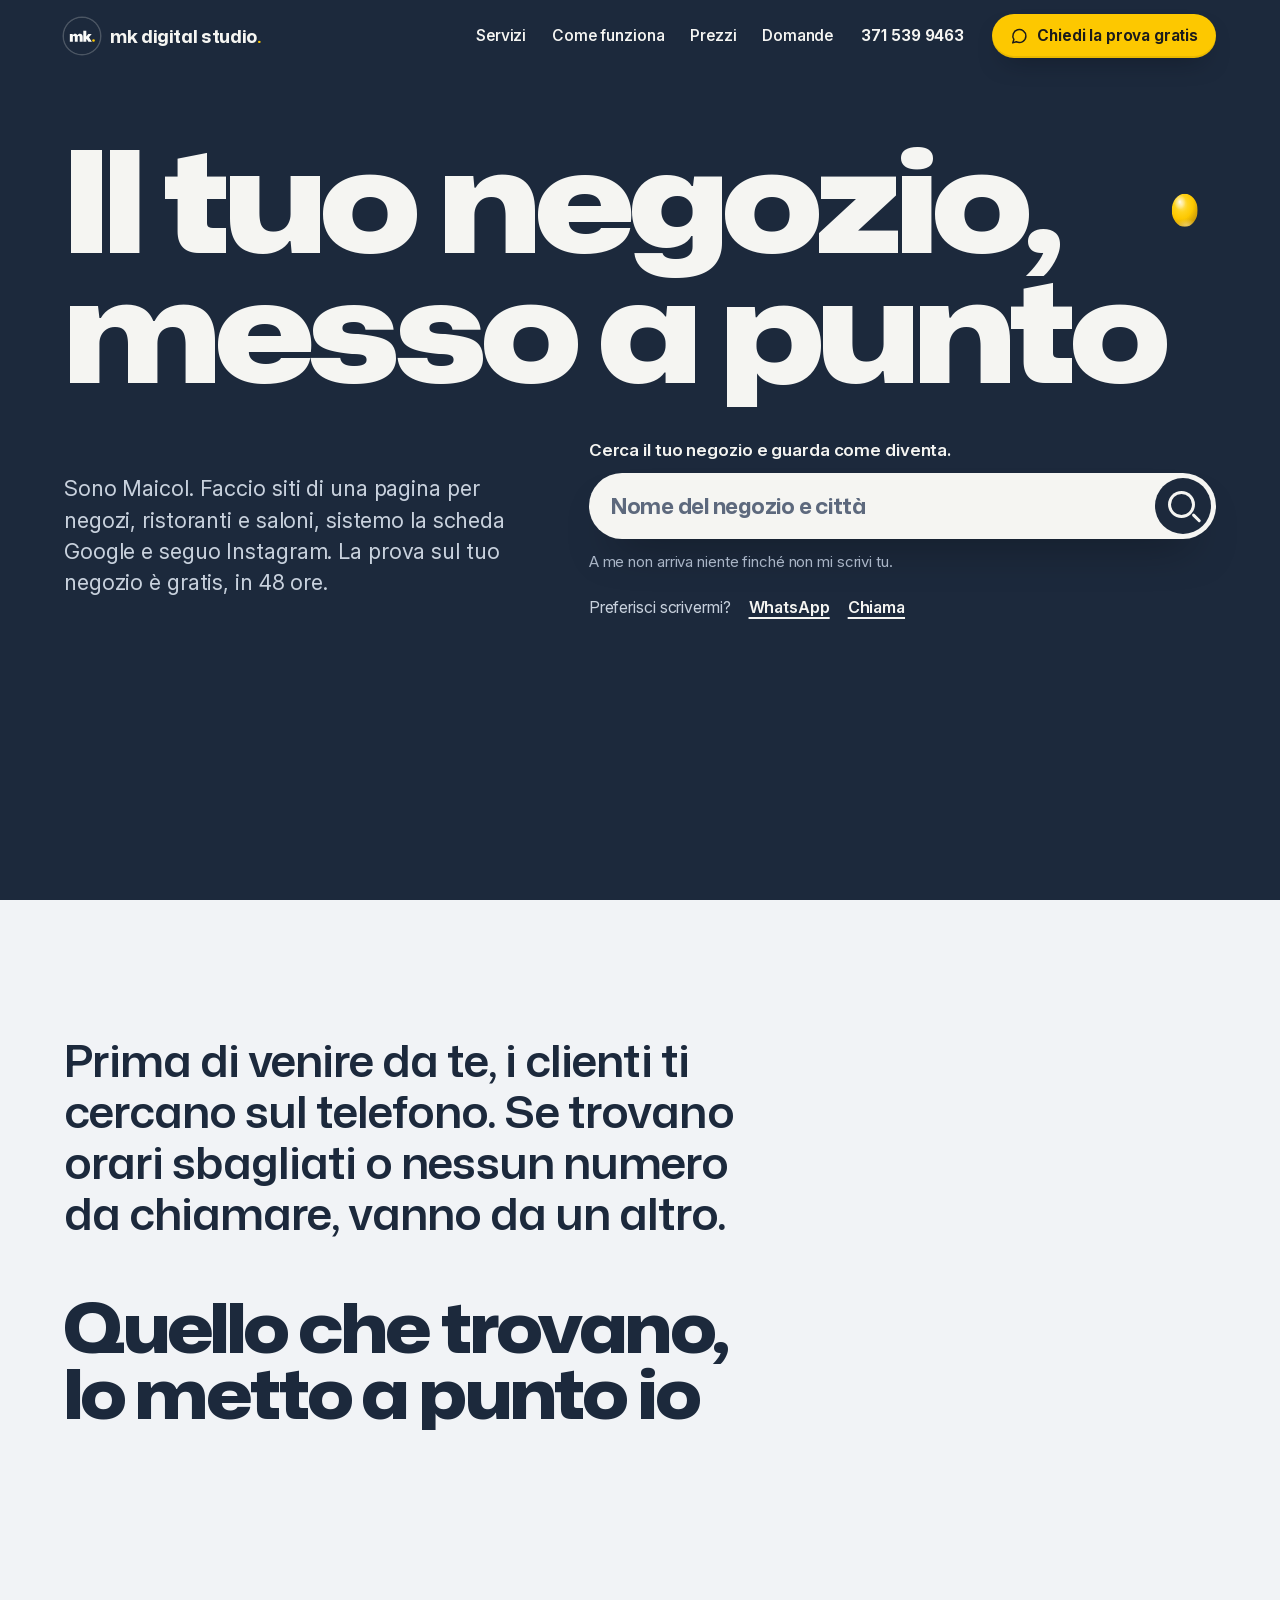
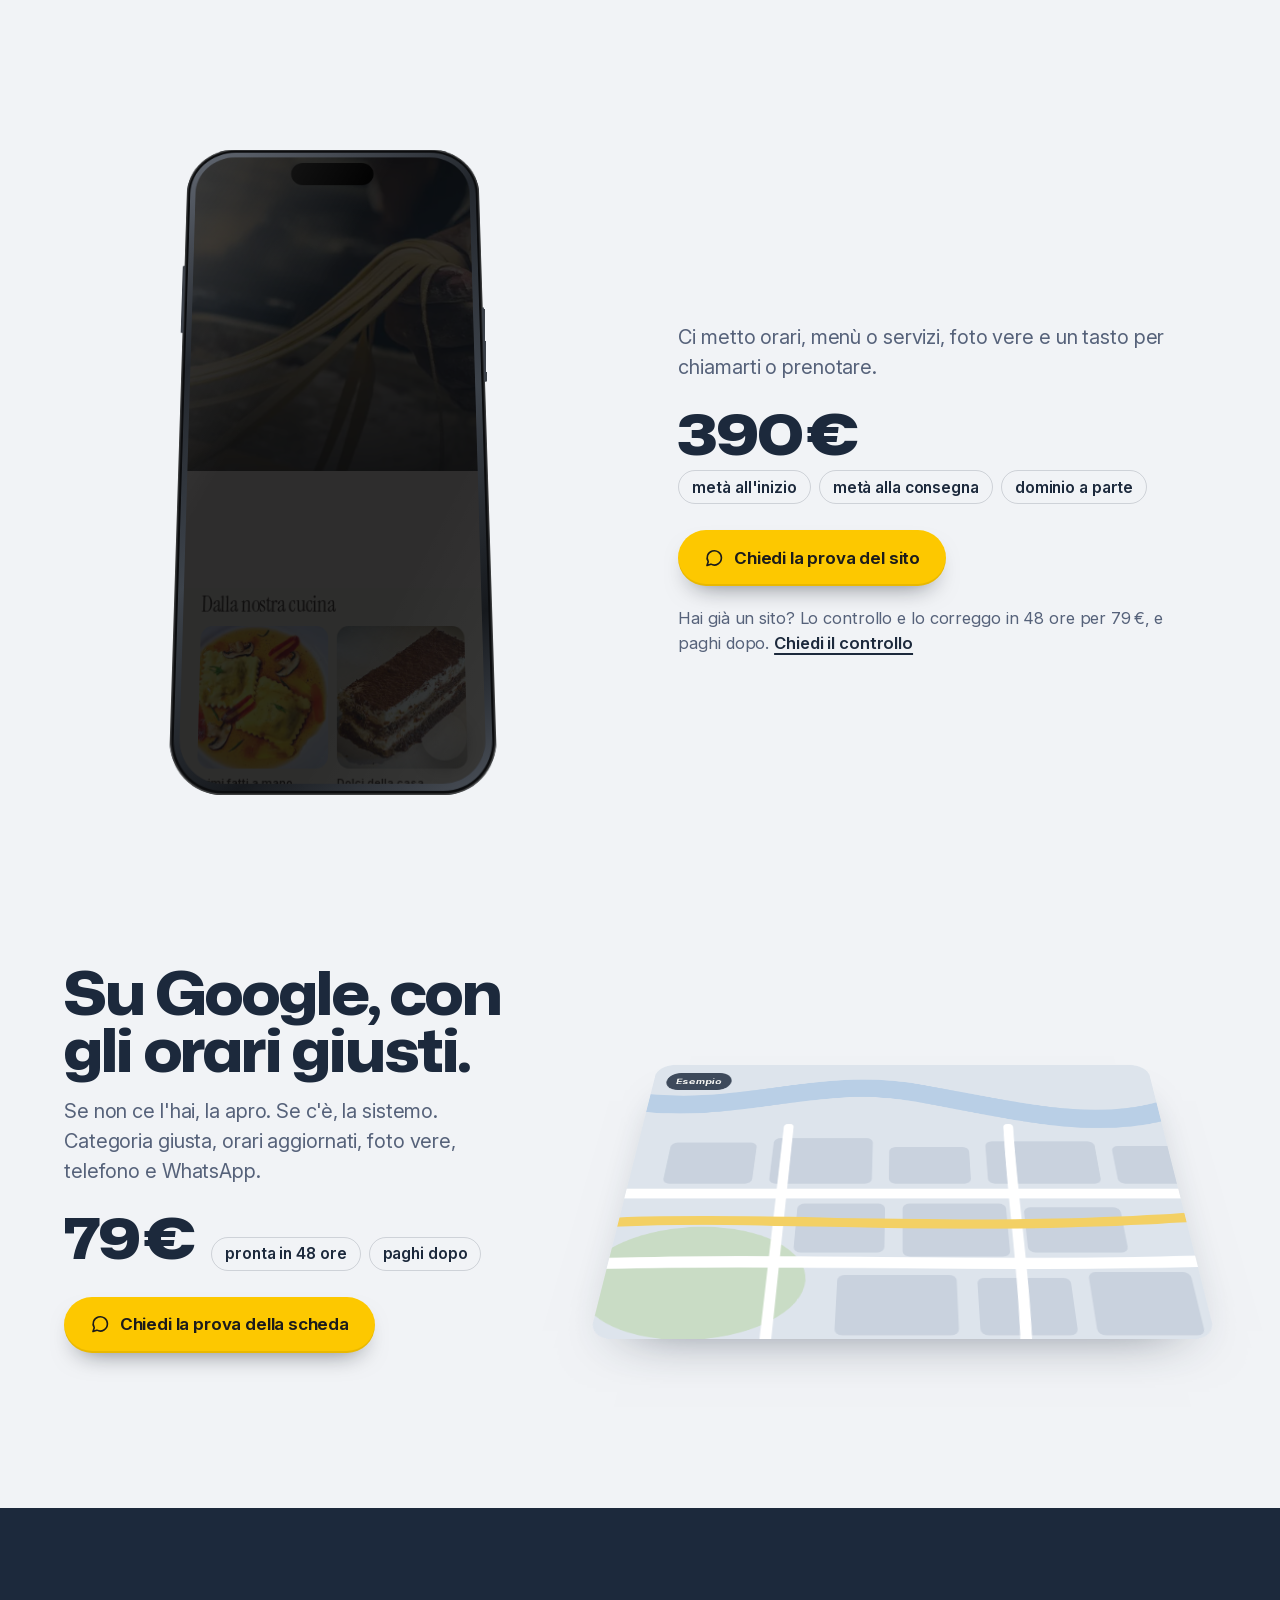
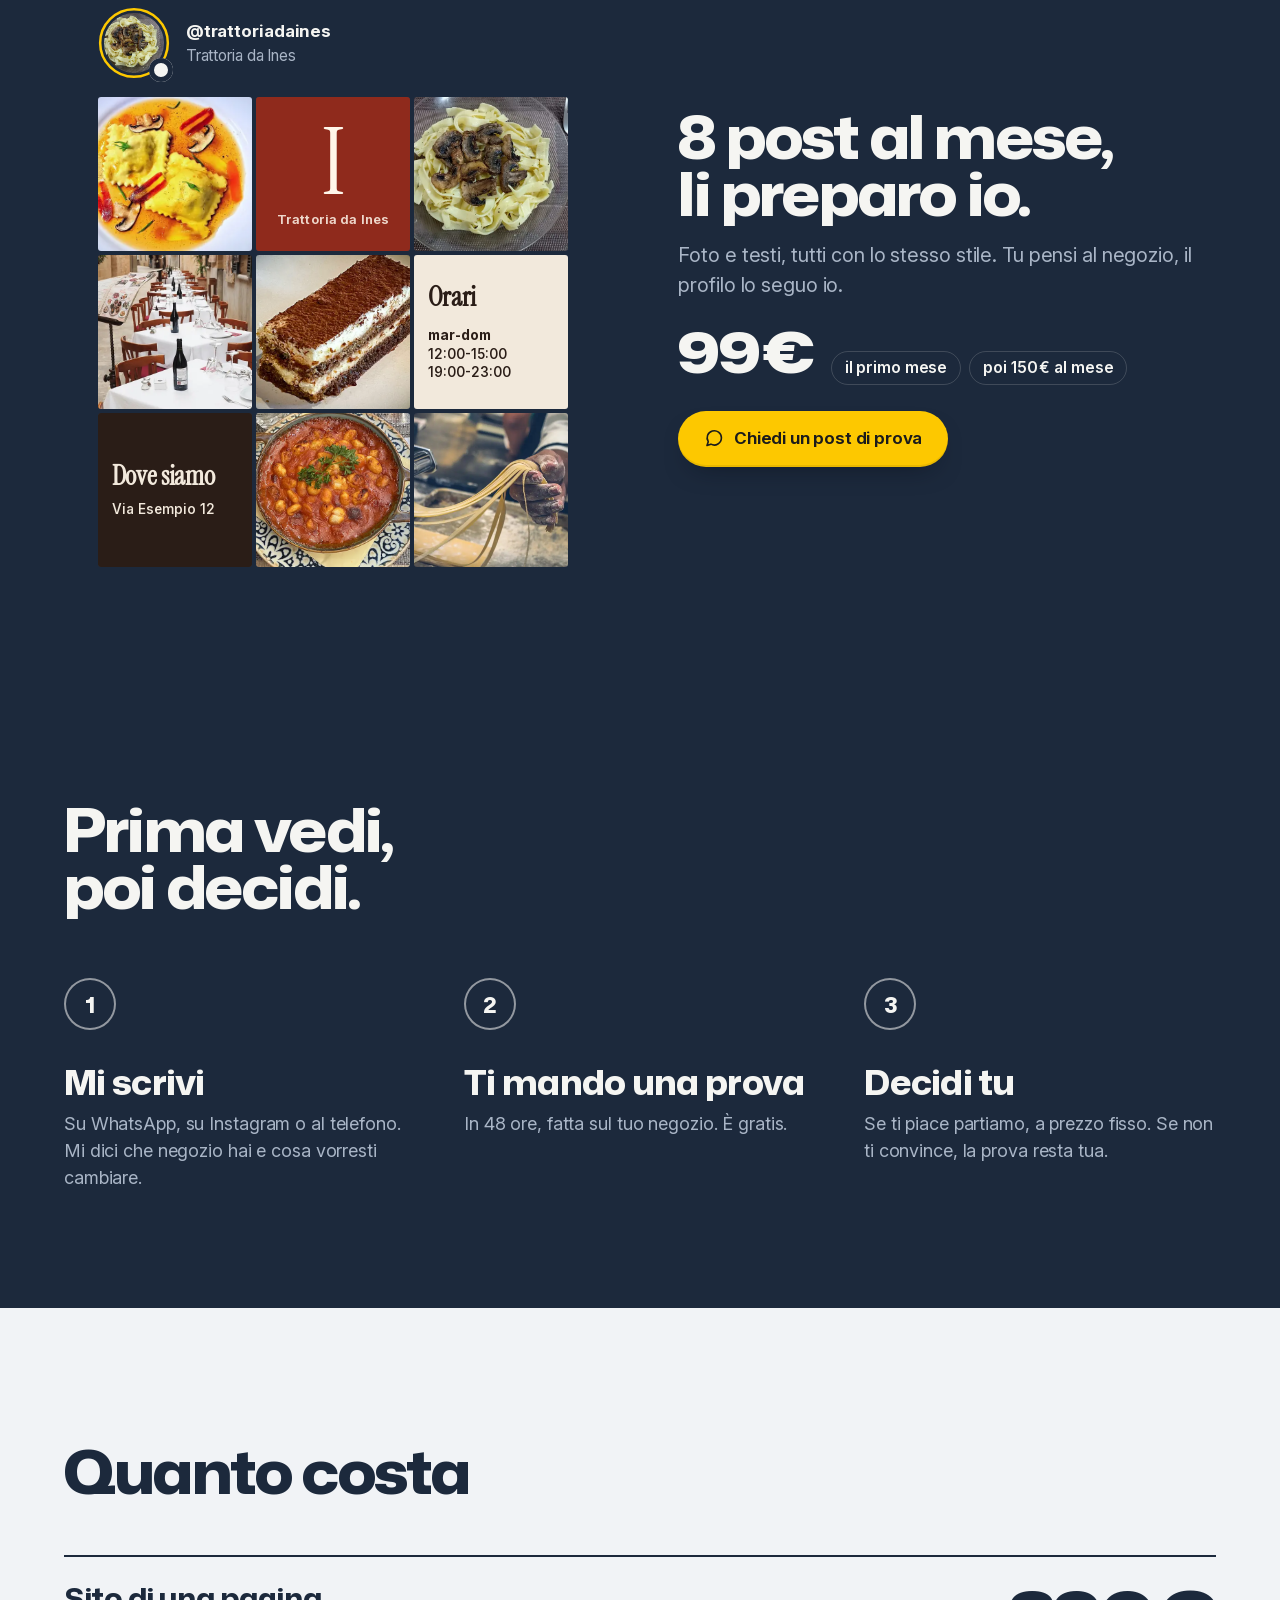
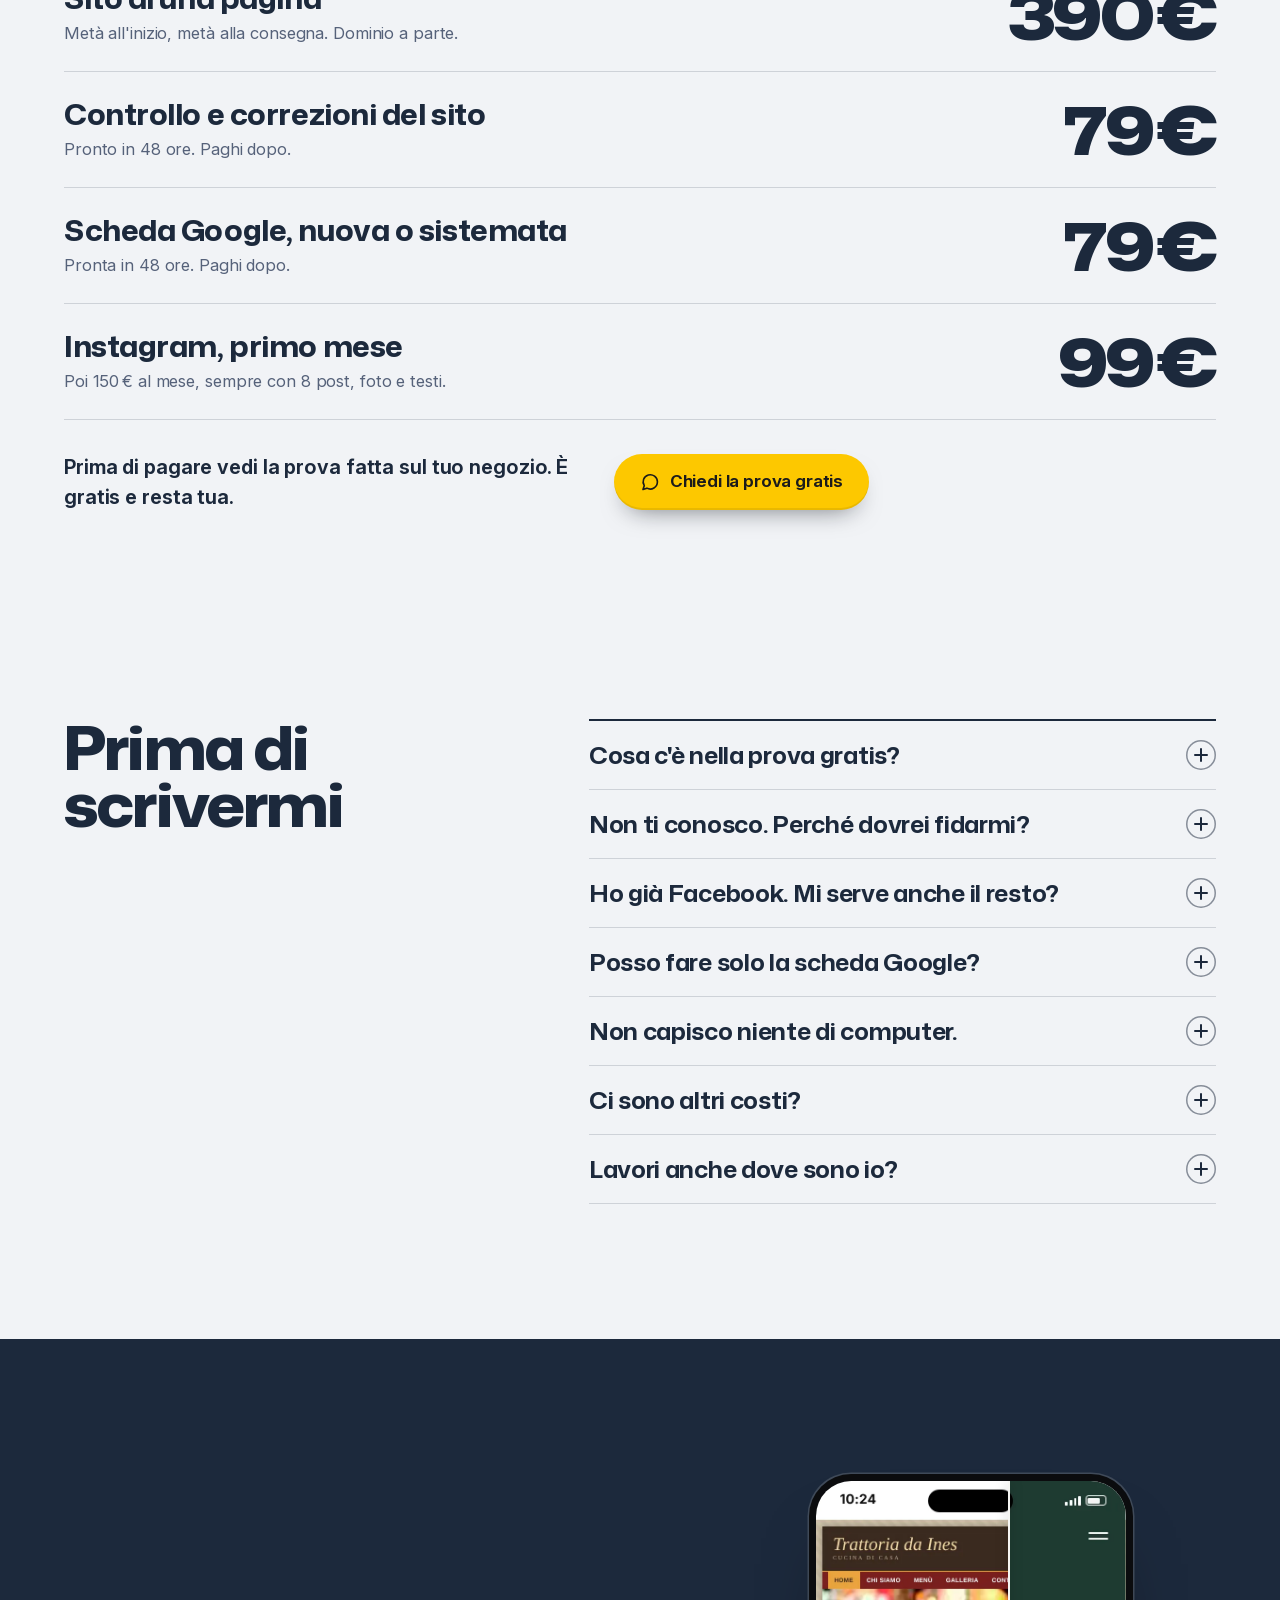
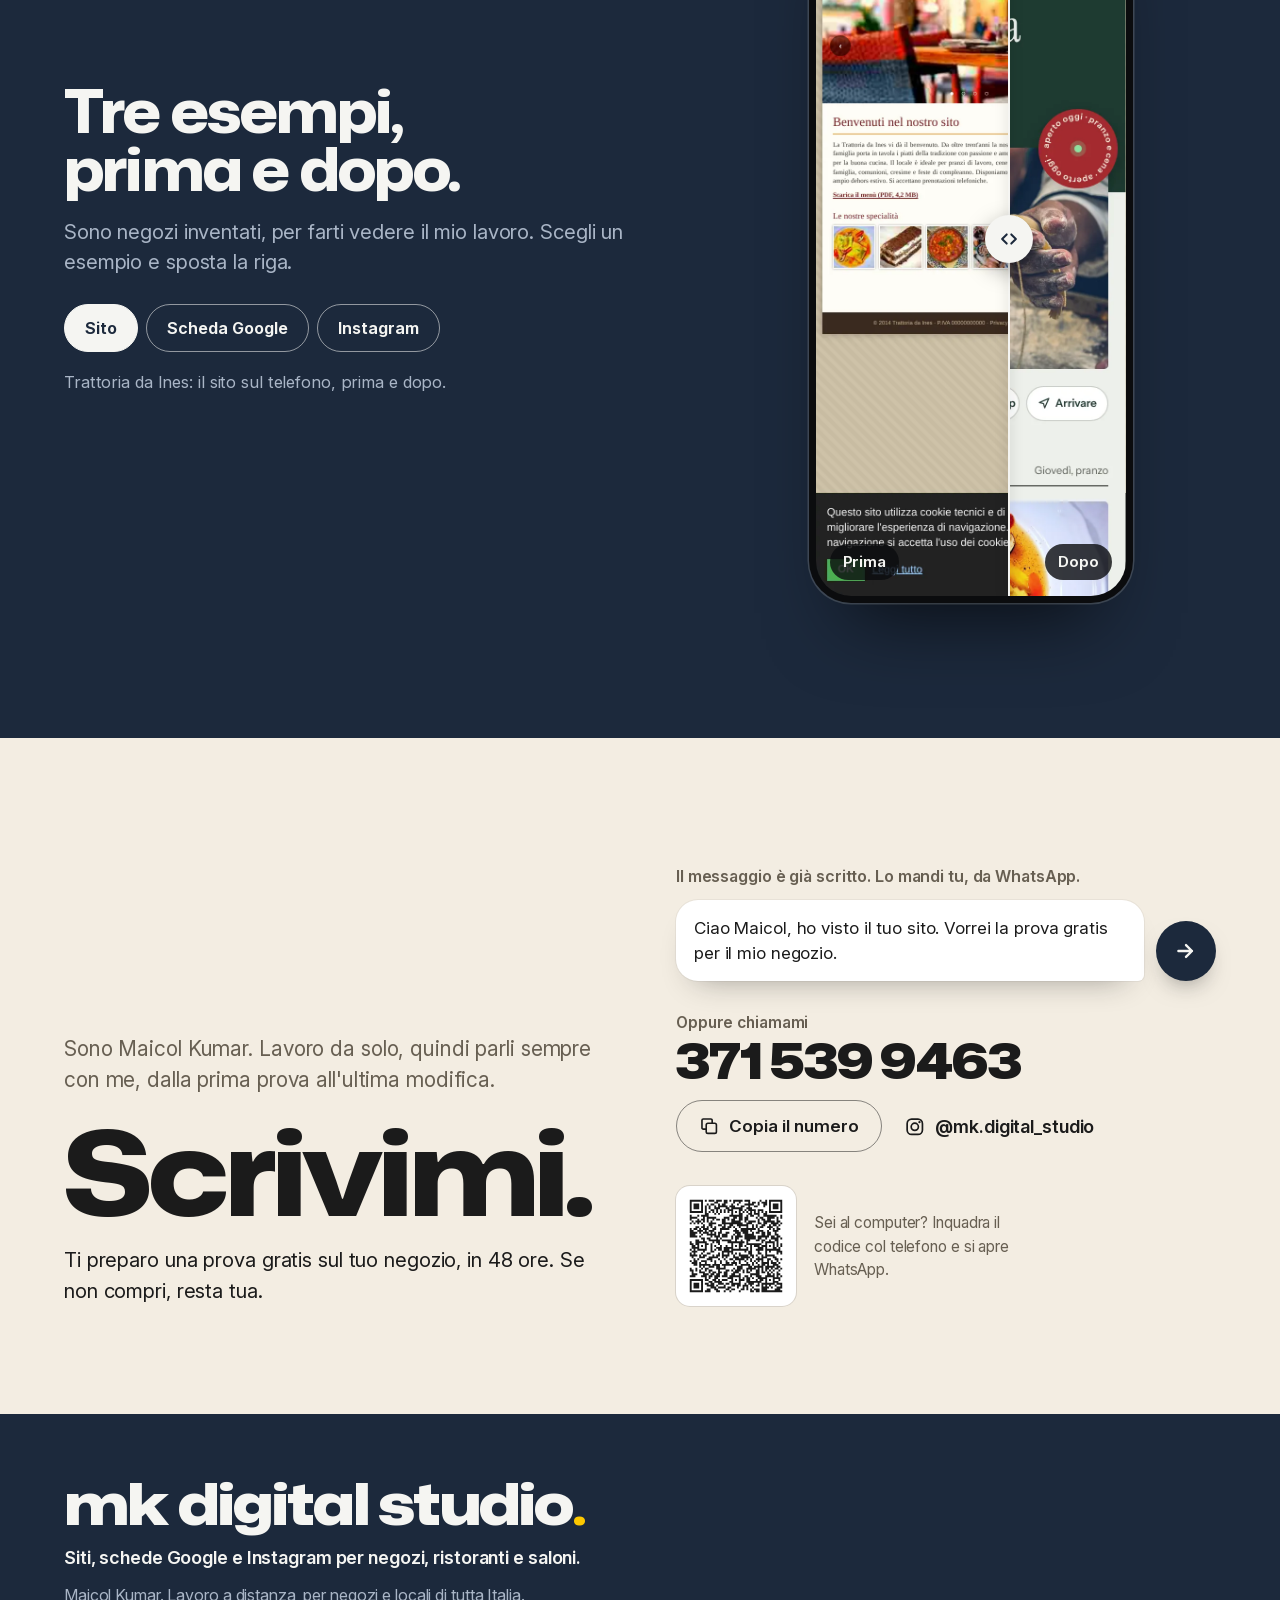
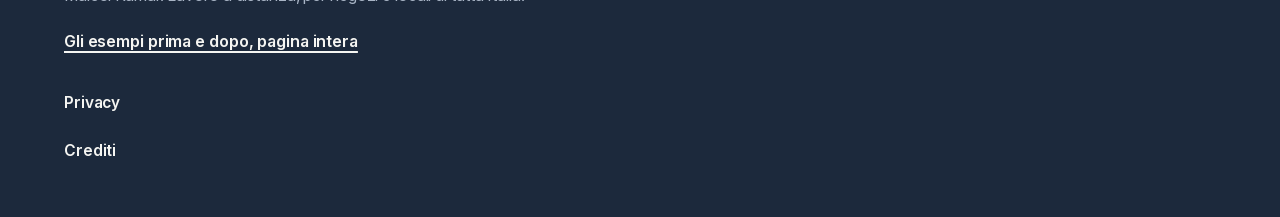
==== commit 4442d9f1: "Sito personale v3: un solo punto con la fisica vera e la ricerca subito in alto Rifatto dopo quattro" ====
--- a/studio/index.html
+++ b/studio/index.html
@@ -3,106 +3,116 @@
 <head>
 <meta charset="utf-8">
 <meta name="viewport" content="width=device-width, initial-scale=1, viewport-fit=cover">
-<title>mk digital studio | Maicol Kumar</title>
-<meta name="description" content="Sono Maicol. Faccio siti, schede Google e profili Instagram per negozi, ristoranti e saloni in tutta Italia. Prova gratis sul tuo negozio in 48 ore.">
+<title>Sito web per negozi e ristoranti, 390 € | Maicol Kumar</title>
+<meta name="description" content="Faccio siti di una pagina per negozi, ristoranti e saloni, a 390 €. Sistemo anche scheda Google e Instagram. Prova gratis sul tuo negozio in 48 ore.">
 <meta name="robots" content="noindex">
 <meta name="theme-color" content="#1c293c">
 <link rel="canonical" href="https://maicol1623.github.io/portfolio/studio/">
 <meta property="og:type" content="website">
 <meta property="og:locale" content="it_IT">
+<meta property="og:site_name" content="mk digital studio">
 <meta property="og:title" content="Il tuo negozio, messo a punto. | mk digital studio">
-<meta property="og:description" content="Siti, schede Google e Instagram per negozi, ristoranti e saloni. Prova gratis sul tuo negozio in 48 ore.">
+<meta property="og:description" content="Siti, schede Google e Instagram per negozi, ristoranti e saloni. Prova gratis sul tuo negozio in 48 ore, e resta tua anche se non compri.">
 <meta property="og:url" content="https://maicol1623.github.io/portfolio/studio/">
-<meta property="og:image" content="https://maicol1623.github.io/portfolio/studio/og.jpg?v=2">
+<meta property="og:image" content="https://maicol1623.github.io/portfolio/studio/og.jpg?v=4">
 <meta property="og:image:width" content="1200">
 <meta property="og:image:height" content="630">
-<meta property="og:image:alt" content="Il tuo negozio, messo a punto. mk digital studio">
+<meta property="og:image:alt" content="Il tuo negozio, messo a punto. Siti, schede Google e Instagram di Maicol Kumar.">
 <meta name="twitter:card" content="summary_large_image">
 <link rel="icon" href="../favicon.svg" type="image/svg+xml">
 <link rel="apple-touch-icon" href="../apple-touch-icon.png">
-<link rel="preload" href="fonts/mona-sans.woff2" as="font" type="font/woff2" crossorigin>
-<link rel="preload" href="fonts/inter.woff2" as="font" type="font/woff2" crossorigin>
-<script>(function(h){var rm=window.matchMedia&&matchMedia('(prefers-reduced-motion: reduce)').matches;h.className+=rm?' js':' js motion';setTimeout(function(){if(!window.mkStudio){h.classList.remove('motion');}},2500);})(document.documentElement);</script>
-<link rel="stylesheet" href="css/studio.css?v=1">
-<noscript><style>.poster{display:block}</style></noscript>
-<script defer src="../assets/vendor/gsap.min.js"></script>
-<script defer src="../assets/vendor/ScrollTrigger.min.js"></script>
-<script defer src="../assets/vendor/SplitText.min.js"></script>
+<link rel="preload" href="fonts/mk-grotesk.woff2" as="font" type="font/woff2" crossorigin>
+<link rel="preload" href="fonts/inter.woff2?v=2" as="font" type="font/woff2" crossorigin>
+<script>(function(d,h){var rm=window.matchMedia&&matchMedia('(prefers-reduced-motion: reduce)').matches;h.className+=rm?' js':' js live';d.addEventListener('submit',function(e){var f=e.target;if(!f||!f.classList||!f.classList.contains('find-form')||window.mkReady)return;e.preventDefault();var i=f.querySelector('input');window.mkQ=i?i.value:'';var m=d.querySelector('.find-msg');if(m&&window.mkQ.trim().length>2)m.textContent='Cerco sulla mappa…';},true);})(document,document.documentElement);</script>
+<link rel="stylesheet" href="css/studio.css?v=4">
 <script defer src="../assets/vendor/lenis.min.js"></script>
-<script type="module" src="js/studio.js?v=1"></script>
+<script type="module" src="js/studio.js?v=4"></script>
+<script type="application/ld+json">{"@context":"https://schema.org","@graph":[{"@type":"WebPage","@id":"https://maicol1623.github.io/portfolio/studio/#pagina","url":"https://maicol1623.github.io/portfolio/studio/","name":"Sito web per negozi e ristoranti, 390 € | Maicol Kumar","description":"Faccio siti di una pagina per negozi, ristoranti e saloni, a 390 €. Sistemo anche scheda Google e Instagram. Prova gratis sul tuo negozio in 48 ore.","inLanguage":"it-IT","about":{"@id":"https://maicol1623.github.io/portfolio/studio/#studio"},"primaryImageOfPage":{"@type":"ImageObject","url":"https://maicol1623.github.io/portfolio/studio/og.jpg","width":1200,"height":630}},{"@type":"ProfessionalService","@id":"https://maicol1623.github.io/portfolio/studio/#studio","name":"mk digital studio","url":"https://maicol1623.github.io/portfolio/studio/","description":"Siti di una pagina fatti per il telefono, schede Google e gestione di Instagram per negozi, ristoranti e saloni di tutta Italia. Lavoro a distanza.","image":"https://maicol1623.github.io/portfolio/studio/og.jpg","logo":"https://maicol1623.github.io/portfolio/apple-touch-icon.png","telephone":"+39 371 539 9463","address":{"@type":"PostalAddress","addressCountry":"IT"},"areaServed":{"@type":"Country","name":"Italia"},"priceRange":"79-390 €","currenciesAccepted":"EUR","founder":{"@id":"https://maicol1623.github.io/portfolio/studio/#maicol"},"contactPoint":{"@type":"ContactPoint","telephone":"+39 371 539 9463","contactType":"customer service","availableLanguage":"it","url":"https://wa.me/393715399463"},"sameAs":["https://www.instagram.com/mk.digital_studio/"],"hasOfferCatalog":{"@type":"OfferCatalog","name":"Servizi e prezzi","itemListElement":[{"@type":"Offer","name":"Prova gratis sul tuo negozio","price":"0","priceCurrency":"EUR","description":"Pronta in 48 ore. Resta tua anche se non compri.","itemOffered":{"@type":"Service","name":"Prova gratis sul tuo negozio"}},{"@type":"Offer","name":"Sito di una pagina","price":"390","priceCurrency":"EUR","description":"Una pagina fatta per il telefono. Metà all'inizio, metà alla consegna. Dominio a parte.","itemOffered":{"@type":"Service","name":"Sito di una pagina per negozi, ristoranti e saloni","serviceType":"Realizzazione sito web"}},{"@type":"Offer","name":"Controllo e correzioni del sito","price":"79","priceCurrency":"EUR","description":"Pronto in 48 ore. Paghi dopo.","itemOffered":{"@type":"Service","name":"Controllo e correzioni del sito","serviceType":"Manutenzione sito web"}},{"@type":"Offer","name":"Scheda Google nuova o sistemata","price":"79","priceCurrency":"EUR","description":"Pronta in 48 ore. Paghi dopo.","itemOffered":{"@type":"Service","name":"Scheda Google (Google Business Profile) nuova o sistemata","serviceType":"Google Business Profile"}},{"@type":"Offer","name":"Instagram","price":"99","priceCurrency":"EUR","description":"99 € il primo mese, poi 150 € al mese. 8 post al mese con foto e testi.","priceSpecification":[{"@type":"UnitPriceSpecification","name":"Primo mese","price":"99","priceCurrency":"EUR","referenceQuantity":{"@type":"QuantitativeValue","value":1,"unitCode":"MON"}},{"@type":"UnitPriceSpecification","name":"Dal secondo mese","price":"150","priceCurrency":"EUR","referenceQuantity":{"@type":"QuantitativeValue","value":1,"unitCode":"MON"}}],"itemOffered":{"@type":"Service","name":"Gestione Instagram, 8 post al mese con foto e testi","serviceType":"Gestione social media"}}]}},{"@type":"Person","@id":"https://maicol1623.github.io/portfolio/studio/#maicol","name":"Maicol Kumar","url":"https://maicol1623.github.io/portfolio/studio/","telephone":"+39 371 539 9463","worksFor":{"@id":"https://maicol1623.github.io/portfolio/studio/#studio"},"knowsLanguage":"it","knowsAbout":["Siti web per il telefono","Google Business Profile","Instagram per negozi"]}]}</script>
 </head>
 <body>
 <a class="skip" href="#contatti">Vai ai contatti</a>
 <svg width="0" height="0" style="position:absolute" aria-hidden="true">
   <symbol id="i-chat" viewBox="0 0 24 24"><path d="M20.5 11.6a8.4 8.4 0 0 1-12.4 7.4L3.5 20.5l1.5-4.4a8.4 8.4 0 1 1 15.5-4.5z"/></symbol>
+  <symbol id="i-phone" viewBox="0 0 24 24"><path d="M5.5 3.5h3.2l1.8 4.6-2.3 1.5a11 11 0 0 0 6.2 6.2l1.5-2.3 4.6 1.8v3.2a2 2 0 0 1-2.2 2A16.5 16.5 0 0 1 3.5 5.7a2 2 0 0 1 2-2.2z"/></symbol>
   <symbol id="i-copy" viewBox="0 0 24 24"><rect x="8.5" y="8.5" width="12" height="12" rx="2"/><path d="M15.5 8.5V5a1.5 1.5 0 0 0-1.5-1.5H5A1.5 1.5 0 0 0 3.5 5v9A1.5 1.5 0 0 0 5 15.5h3.5"/></symbol>
   <symbol id="i-ig" viewBox="0 0 24 24"><rect x="3.5" y="3.5" width="17" height="17" rx="5"/><circle cx="12" cy="12" r="4"/><path d="M17.2 6.8h.01" stroke-width="2.6"/></symbol>
   <symbol id="i-arrow" viewBox="0 0 24 24"><path d="M5 12h13M13 6.5l5.5 5.5-5.5 5.5"/></symbol>
+  <symbol id="i-send" viewBox="0 0 24 24"><path d="M5 12h12.5M12 6.5l5.5 5.5-5.5 5.5"/></symbol>
+  <symbol id="i-drag" viewBox="0 0 24 24"><path d="M9.5 7 4.5 12l5 5M14.5 7l5 5-5 5"/></symbol>
 </svg>
 
 <header class="nav" data-nav="navy">
   <a class="brand" href="#top" aria-label="mk digital studio, torna all'inizio"><svg aria-hidden="true" viewBox="0 0 1080 1080" xmlns="http://www.w3.org/2000/svg"><circle cx="540" cy="540" r="540" fill="#1c293c"/><path fill="#fbfbf9" d="M175.3 713.9H265.1V577.8C265.1 556.2 276.8 542.7 295 542.7C313.7 542.7 325.3 556.2 325.3 577.8V713.9H410.7V577.8C410.7 556.2 422.4 542.7 440.3 542.7C459 542.7 470.9 556.2 470.9 577.8V713.9H560.7V555.3C560.7 504.3 527.9 471.3 480.3 471.3C446.8 471.3 415.4 487.7 403.5 520.7C394.1 487.5 366 471.3 334.8 471.3C303.3 471.3 274.8 487.5 261.5 523.2V476.7H175.3ZM579.4 713.9H669.2V648.1L682.2 631.9L732.5 713.9H834.5L748.3 580.9L831.8 476.7H730.3L670.1 554H669.2V379.2H579.4Z"/><circle cx="886" cy="675.9" r="38" fill="#fdc800"/></svg><span>mk digital studio<b>.</b></span></a>
   <nav class="nav-links" aria-label="Sezioni">
-    <a href="#sito">Cosa faccio</a>
+    <a href="#sito">Servizi</a>
+    <a href="#come">Come funziona</a>
     <a href="#prezzi">Prezzi</a>
-    <a href="../">Esempi</a>
+    <a href="#domande">Domande</a>
   </nav>
-  <a class="pill pill-s nav-cta" data-wa href="https://wa.me/393715399463?text=Ciao%20Maicol%2C%20ho%20visto%20il%20tuo%20sito" target="_blank" rel="noopener"><svg class="i" aria-hidden="true"><use href="#i-chat"/></svg>Scrivimi</a>
+  <a class="nav-price" href="#prezzi">Prezzi</a>
+  <a class="nav-tel" href="tel:+393715399463" aria-label="Chiama Maicol, 371 539 9463">371 539 9463</a>
+  <a class="pill pill-s nav-cta" data-wa href="https://wa.me/393715399463?text=Ciao%20Maicol%2C%20ho%20visto%20il%20tuo%20sito.%20Vorrei%20la%20prova%20gratis%20per%20il%20mio%20negozio." target="_blank" rel="noopener" aria-label="Chiedi la prova gratis su WhatsApp"><svg class="i" aria-hidden="true"><use href="#i-chat"/></svg><span>Chiedi la prova gratis</span></a>
 </header>
 
 <main>
 
 <section class="hero" id="top" data-theme="navy" aria-labelledby="h-top">
   <div class="wrap hero-in">
-    <h1 id="h-top" class="hero-h"><span class="hl"><span class="hw">Il tuo</span> <span class="hw">negozio,</span></span> <span class="hl"><span class="hw">messo a</span> <span class="hw">punto<i class="dot" data-dot="hero" aria-hidden="true"></i></span></span><span class="sr">.</span></h1>
-    <div class="hero-foot">
-      <p class="hero-sub">Sono Maicol. Faccio siti, schede Google e profili Instagram per negozi, ristoranti e saloni, in tutta Italia.</p>
+    <h1 id="h-top" class="hero-h"><span class="sr">Il tuo negozio, messo a punto.</span><span class="hero-vis" aria-hidden="true"><span class="hl"><span class="hw">Il tuo</span> <span class="hw">negozio,</span></span> <span class="hl"><span class="hw">messo a</span> <span class="hw hw-last">punto<i class="slot slot-hero" data-st="hero"></i></span></span></span></h1>
+    <div class="hero-grid">
+      <p class="hero-sub">Sono Maicol. Faccio siti di una pagina per negozi, ristoranti e saloni, sistemo la scheda Google e seguo Instagram. La prova sul tuo negozio è gratis, in 48 ore.</p>
       <div class="find" id="prova">
-        <form class="find-form" role="search" autocomplete="off" novalidate>
-          <label class="find-l" for="q">Cerca il tuo negozio: lo trovo sulla mappa e ti faccio vedere come diventa.</label>
+        <form class="find-form" role="search" action="https://wa.me/393715399463" method="get" target="_blank" autocomplete="off">
+          <label class="find-l" for="q">Cerca il tuo negozio e guarda come diventa.</label>
           <div class="find-bar">
-            <input id="q" name="q" type="search" maxlength="80" placeholder="Nome del negozio e città" enterkeyhint="search" spellcheck="false" autocapitalize="words">
-            <button class="find-go" type="submit"><span class="lens" aria-hidden="true"><i class="dot" data-dot="find"></i></span><span class="sr">Cerca</span></button>
+            <input id="q" name="text" type="search" maxlength="80" minlength="3" required placeholder="Nome del negozio e città" enterkeyhint="search" spellcheck="false" autocapitalize="words">
+            <button class="find-go" type="submit"><span class="lens" aria-hidden="true"><i class="slot slot-lens" data-st="lens"></i></span><span class="sr">Cerca</span></button>
           </div>
         </form>
         <p class="find-msg" role="status" aria-live="polite"></p>
-        <ol class="find-list" aria-label="Risultati"></ol>
+        <ol class="find-list" aria-label="Negozi trovati"></ol>
+        <p class="find-cr" hidden>Dati <a href="https://www.openstreetmap.org/copyright" target="_blank" rel="noopener">© OpenStreetMap contributors</a></p>
         <div class="find-alt" hidden>
-          <p class="find-alt-l">Che cosa fai?</p>
-          <div class="kinds" role="radiogroup" aria-label="Che cosa fai?">
-            <label class="chip"><input type="radio" name="kind" value="food" checked><span>Ristorante</span></label>
+          <label class="find-alt-l" for="nm">Il nome del tuo negozio</label>
+          <input class="find-nm-in" id="nm" type="text" maxlength="70" autocapitalize="words" spellcheck="false">
+          <p class="find-alt-l" id="kinds-l">Che negozio è?</p>
+          <div class="kinds" role="radiogroup" aria-labelledby="kinds-l">
+            <label class="chip"><input type="radio" name="kind" value="food"><span>Ristorante</span></label>
+            <label class="chip"><input type="radio" name="kind" value="bar"><span>Bar</span></label>
+            <label class="chip"><input type="radio" name="kind" value="bake"><span>Forno o pasticceria</span></label>
             <label class="chip"><input type="radio" name="kind" value="hair"><span>Parrucchiere</span></label>
-            <label class="chip"><input type="radio" name="kind" value="bake"><span>Forno o bar</span></label>
             <label class="chip"><input type="radio" name="kind" value="other"><span>Altro</span></label>
           </div>
-          <button class="pill find-use" type="button">Usa questo nome</button>
+          <button class="pill find-use" type="button">Continua con questo nome</button>
         </div>
         <div class="find-pick" hidden>
+          <p class="find-pick-h" tabindex="-1"></p>
           <p class="find-st"><i></i><span></span></p>
           <p class="find-hours"></p>
           <p class="find-web"></p>
           <div class="actions">
-            <a class="pill" data-wa href="https://wa.me/393715399463?text=Ciao%20Maicol%2C%20ho%20visto%20il%20tuo%20sito" target="_blank" rel="noopener"><svg class="i" aria-hidden="true"><use href="#i-chat"/></svg>Mandami la prova gratis</a>
-            <a class="ghost" href="#sito">Guarda il tuo sito</a>
+            <a class="pill" data-wa="pick" href="https://wa.me/393715399463?text=Ciao%20Maicol%2C%20ho%20visto%20il%20tuo%20sito.%20Vorrei%20la%20prova%20gratis%20per%20il%20mio%20negozio." target="_blank" rel="noopener"><svg class="i" aria-hidden="true"><use href="#i-chat"/></svg><span>Chiedi la prova gratis</span></a>
+            <a class="ghost" href="#sito">Guarda l'anteprima</a>
           </div>
-          <button class="find-again" type="button">Non è lui? Cerca ancora</button>
-        </div>
-        <p class="find-note">Ricerca con i dati di OpenStreetMap (© OpenStreetMap contributors), tramite Photon di komoot e Nominatim. A me non arriva niente: il negozio che scegli resta qui finché non me lo mandi tu. <a class="find-wa" data-wa href="https://wa.me/393715399463?text=Ciao%20Maicol%2C%20ho%20visto%20il%20tuo%20sito" target="_blank" rel="noopener">Preferisci scrivermi su WhatsApp?</a></p>
-      </div>
-    </div>
-  </div>
-</section>
-
-<section class="read" id="perche" data-theme="paper" aria-label="Perché">
-  <div class="wrap read-in">
-    <p class="read-p">Chi passa davanti al tuo negozio prima ti cerca sul telefono. In pochi secondi decide se entrare, chiamare o tirare dritto.</p>
-    <p class="read-end">Quello che vede in quei secondi, lo metto a punto io.</p>
-  </div>
-</section>
-
-<section class="svc" id="sito" data-theme="deep" data-scene="site" aria-labelledby="h-sito">
-  <div class="svc-in wrap">
-    <div class="svc-stage" data-stage="site">
+          <button class="find-again" type="button">Non è questo? Cerca di nuovo</button>
+        </div>
+        <p class="find-note">A me non arriva niente finché non mi scrivi tu.</p>
+        <p class="find-or">Preferisci scrivermi? <a class="tlink" data-wa href="https://wa.me/393715399463?text=Ciao%20Maicol%2C%20ho%20visto%20il%20tuo%20sito.%20Vorrei%20la%20prova%20gratis%20per%20il%20mio%20negozio." target="_blank" rel="noopener">WhatsApp</a> <a class="tlink" href="tel:+393715399463">Chiama</a></p>
+      </div>
+    </div>
+  </div>
+</section>
+
+<section class="intro" id="perche" data-theme="paper" aria-label="Perché">
+  <div class="wrap intro-in">
+    <p class="intro-p" data-rv>Prima di venire da te, i clienti ti cercano sul telefono. Se trovano orari sbagliati o nessun numero da chiamare, vanno da un altro.</p>
+    <p class="intro-end" data-rv><span class="sr">Quello che trovano, lo metto a punto io.</span><span aria-hidden="true">Quello che trovano, lo metto a punto io<i class="slot slot-text" data-st="intro"></i></span></p>
+  </div>
+</section>
+
+<section class="svc svc-site" id="sito" data-theme="paper" aria-labelledby="h-sito">
+  <div class="wrap svc-in">
+    <div class="svc-vis" data-scene="site">
       <div class="ph-wrap">
         <div class="ph" aria-hidden="true">
           <div class="ph-scr">
@@ -122,60 +132,91 @@
               </div>
               <div class="ph-bar"><span class="ph-brand">Trattoria da Ines</span><span class="ph-burger"></span></div>
             </div>
-            <span class="ph-fab"><svg viewBox="0 0 24 24"><path d="M5.5 3.5h3.2l1.8 4.6-2.3 1.5a11 11 0 0 0 6.2 6.2l1.5-2.3 4.6 1.8v3.2a2 2 0 0 1-2.2 2A16.5 16.5 0 0 1 3.5 5.7a2 2 0 0 1 2-2.2z"/></svg></span>
+            <span class="ph-fab"><i class="slot slot-btn" data-st="fab"></i><svg class="ph-fab-i" aria-hidden="true"><use href="#i-phone"/></svg></span>
             <span class="ph-island"></span>
             <span class="ph-glare"></span>
           </div>
         </div>
         <span class="ph-shadow" aria-hidden="true"></span>
       </div>
-      <p class="sr ph-desc">Anteprima: il sito di Trattoria da Ines, un negozio inventato, sul telefono.</p>
+      <p class="sr ph-desc">Anteprima del sito di Trattoria da Ines, un locale inventato, sul telefono.</p>
     </div>
     <div class="svc-text">
-      <p class="svc-l">Il sito</p>
-      <h2 id="h-sito" class="h2 flap">Si apre, si legge, si prenota.</h2>
-      <p class="svc-p">Una pagina sola, fatta per il telefono. Orari, menù o servizi, foto vere e un tasto per chiamare o prenotare.</p>
-      <div class="price"><b class="num">390&#8239;€</b><span>metà all'inizio, metà alla consegna. Dominio a parte.</span></div>
-      <p class="svc-alt">Hai già un sito? Controllo e correzioni a 79&#8239;€, in 48 ore, e paghi dopo.</p>
-    </div>
-  </div>
-</section>
-
-<section class="svc flip" id="google" data-theme="paper" data-scene="map" aria-labelledby="h-google">
-  <div class="svc-in wrap">
-    <div class="svc-stage" data-stage="map"><div class="poster" aria-hidden="true"></div></div>
+      <h2 id="h-sito" class="h2" data-rv>Una pagina sola, fatta per il telefono.</h2>
+      <p class="svc-p">Ci metto orari, menù o servizi, foto vere e un tasto per chiamarti o prenotare.</p>
+      <div class="price"><b class="num">390&#8239;€</b><ul class="terms"><li>metà all'inizio</li><li>metà alla consegna</li><li>dominio a parte</li></ul></div>
+      <a class="pill" data-wa="sito" href="https://wa.me/393715399463?text=Ciao%20Maicol%2C%20ho%20visto%20il%20tuo%20sito.%20Vorrei%20la%20prova%20gratis%20per%20il%20mio%20negozio." target="_blank" rel="noopener"><svg class="i" aria-hidden="true"><use href="#i-chat"/></svg><span>Chiedi la prova del sito</span></a>
+      <p class="svc-alt">Hai già un sito? Lo controllo e lo correggo in 48 ore per 79&#8239;€, e paghi dopo. <a class="tlink" data-wa="check" href="https://wa.me/393715399463?text=Ciao%20Maicol%2C%20ho%20visto%20il%20tuo%20sito.%20Vorrei%20la%20prova%20gratis%20per%20il%20mio%20negozio." target="_blank" rel="noopener">Chiedi il controllo</a></p>
+    </div>
+  </div>
+</section>
+
+<section class="svc svc-map flip" id="google" data-theme="paper" aria-labelledby="h-google">
+  <div class="wrap svc-in">
+    <div class="svc-vis" data-scene="map">
+      <div class="map" aria-hidden="true">
+        <div class="map-plane">
+          <svg class="map-art" viewBox="0 0 640 480" preserveAspectRatio="xMidYMid slice">
+            <rect width="640" height="480" fill="#dde4ec"/>
+            <path d="M-20 92C120 120 210 40 340 76S560 150 660 104" fill="none" stroke="#b9cfe6" stroke-width="34" stroke-linecap="round"/>
+            <ellipse cx="96" cy="384" rx="120" ry="78" fill="#c9dcc5"/>
+            <g fill="#c9d2de"><rect x="40" y="168" width="104" height="70" rx="8"/><rect x="164" y="160" width="120" height="78" rx="8"/><rect x="304" y="176" width="96" height="62" rx="8"/><rect x="420" y="166" width="132" height="72" rx="8"/><rect x="572" y="174" width="80" height="64" rx="8"/><rect x="200" y="270" width="100" height="74" rx="8"/><rect x="320" y="270" width="118" height="80" rx="8"/><rect x="458" y="276" width="110" height="68" rx="8"/><rect x="250" y="376" width="128" height="80" rx="8"/><rect x="400" y="380" width="100" height="76" rx="8"/><rect x="520" y="372" width="110" height="84" rx="8"/></g>
+            <g fill="none" stroke="#fff" stroke-linecap="round"><path d="M-10 254H660" stroke-width="16"/><path d="M-10 360C200 352 420 366 660 356" stroke-width="16"/><path d="M180 140V500" stroke-width="12"/><path d="M450 140C446 260 452 380 444 500" stroke-width="12"/></g>
+            <path d="M-20 300C170 286 360 318 660 290" fill="none" stroke="#f3d064" stroke-width="14" stroke-linecap="round"/>
+          </svg>
+          <div class="map-tiles"></div>
+          <i class="map-at"></i>
+          <span class="map-tag">Esempio</span>
+        </div>
+        <span class="map-pin"><span class="map-needle"></span><i class="slot slot-pin" data-st="pin"></i></span>
+        <span class="map-rings"><i></i><i></i></span>
+        <div class="map-card">
+          <p class="mc-name">Trattoria da Ines</p>
+          <p class="mc-meta">Trattoria · Via Esempio 12</p>
+          <p class="mc-hours"><i></i><span>mar-dom 12:00-15:00, 19:00-23:00</span></p>
+          <ul class="mc-acts"><li><svg class="i"><use href="#i-phone"/></svg>Chiama</li><li><svg class="i"><use href="#i-chat"/></svg>WhatsApp</li><li><svg class="i"><use href="#i-arrow"/></svg>Indicazioni</li></ul>
+        </div>
+      </div>
+      <a class="map-credit" href="https://www.openstreetmap.org/copyright" target="_blank" rel="noopener" hidden>Mappa © OpenStreetMap</a>
+    </div>
     <div class="svc-text">
-      <p class="svc-l">La scheda Google</p>
-      <h2 id="h-google" class="h2 flap">Su Google, tutto in ordine.</h2>
-      <p class="svc-p">Categoria giusta, orari aggiornati, foto vere, telefono e WhatsApp. E una risposta a ogni recensione.</p>
-      <div class="price"><b class="num">79&#8239;€</b><span>pronta in 48 ore, paghi dopo.</span></div>
-    </div>
-  </div>
-</section>
-
-<section class="svc" id="instagram" data-theme="navy" data-scene="grid" aria-labelledby="h-ig">
-  <div class="svc-in wrap">
-    <div class="svc-stage" data-stage="grid"><div class="poster" aria-hidden="true"></div></div>
+      <h2 id="h-google" class="h2" data-rv>Su Google, con gli orari giusti.</h2>
+      <p class="svc-p">Se non ce l'hai, la apro. Se c'è, la sistemo. Categoria giusta, orari aggiornati, foto vere, telefono e WhatsApp.</p>
+      <div class="price"><b class="num">79&#8239;€</b><ul class="terms"><li>pronta in 48 ore</li><li>paghi dopo</li></ul></div>
+      <a class="pill" data-wa="google" href="https://wa.me/393715399463?text=Ciao%20Maicol%2C%20ho%20visto%20il%20tuo%20sito.%20Vorrei%20la%20prova%20gratis%20per%20il%20mio%20negozio." target="_blank" rel="noopener"><svg class="i" aria-hidden="true"><use href="#i-chat"/></svg><span>Chiedi la prova della scheda</span></a>
+    </div>
+  </div>
+</section>
+
+<section class="svc svc-ig" id="instagram" data-theme="navy" aria-labelledby="h-ig">
+  <div class="wrap svc-in">
+    <div class="svc-vis" data-scene="grid">
+      <div class="ig" aria-hidden="true">
+        <div class="ig-head">
+          <span class="ig-av"><span class="ig-av-in"><img src="img/p/t-tagliatelle.webp" alt="" width="560" height="560" loading="lazy" decoding="async"></span><svg class="ig-ring" viewBox="0 0 100 100"><circle cx="50" cy="50" r="47"/></svg><i class="slot slot-badge" data-st="badge"></i></span>
+          <span class="ig-who"><b class="ig-handle">@trattoriadaines</b><span class="ig-name">Trattoria da Ines</span></span>
+        </div>
+        <ol class="ig-grid"><li class="tl"><span class="tl-in"><span class="tl-f tl-b"><img src="img/p/t-ravioli.webp" alt="" loading="lazy" decoding="async" style="--tilt:-1.8deg;--o:31% 29%"></span><span class="tl-f tl-a"><img src="img/p/t-ravioli.webp" alt="" loading="lazy" decoding="async"></span></span></li><li class="tl"><span class="tl-in"><span class="tl-f tl-b"><span class="tl-plain">Trattoria da Ines</span></span><span class="tl-f tl-a"><span class="tl-d tl-mono" style="--t-bg:#8f2a1c;--t-fg:#fff6ea;--t-f:&quot;Instrument Serif&quot;,Georgia,serif;--t-w:400;--t-st:100%"><b>I</b><small>Trattoria da Ines</small></span></span></span></li><li class="tl"><span class="tl-in"><span class="tl-f tl-b"><img src="img/p/t-tagliatelle.webp" alt="" loading="lazy" decoding="async" style="--tilt:-1.7deg;--o:44% 56%"></span><span class="tl-f tl-a"><img src="img/p/t-tagliatelle.webp" alt="" loading="lazy" decoding="async"></span></span></li><li class="tl"><span class="tl-in"><span class="tl-f tl-b"><img src="img/p/t-dehors.webp" alt="" loading="lazy" decoding="async" style="--tilt:-1.7deg;--o:73% 47%"></span><span class="tl-f tl-a"><img src="img/p/t-dehors.webp" alt="" loading="lazy" decoding="async"></span></span></li><li class="tl"><span class="tl-in"><span class="tl-f tl-b"><img src="img/p/t-tiramisu.webp" alt="" loading="lazy" decoding="async" style="--tilt:-1.7deg;--o:56% 37%"></span><span class="tl-f tl-a"><img src="img/p/t-tiramisu.webp" alt="" loading="lazy" decoding="async"></span></span></li><li class="tl"><span class="tl-in"><span class="tl-f tl-b"><span class="tl-plain">Orari: mar-dom 12:00-15:00, 19:00-23:00</span></span><span class="tl-f tl-a"><span class="tl-d tl-hours" style="--t-bg:#f2e9dc;--t-fg:#2a1d17;--t-f:&quot;Instrument Serif&quot;,Georgia,serif;--t-w:400;--t-st:100%"><b>Orari</b><span class="d">mar-dom</span><span>12:00-15:00</span><span>19:00-23:00</span></span></span></span></li><li class="tl"><span class="tl-in"><span class="tl-f tl-b"><span class="tl-plain">Siamo in Via Esempio 12</span></span><span class="tl-f tl-a"><span class="tl-d tl-where" style="--t-bg:#2a1d17;--t-fg:#f2e9dc;--t-f:&quot;Instrument Serif&quot;,Georgia,serif;--t-w:400;--t-st:100%"><b>Dove siamo</b><span>Via Esempio 12</span></span></span></span></li><li class="tl"><span class="tl-in"><span class="tl-f tl-b"><img src="img/p/t-gnocchi.webp" alt="" loading="lazy" decoding="async" style="--tilt:-1.6deg;--o:52% 54%"></span><span class="tl-f tl-a"><img src="img/p/t-gnocchi.webp" alt="" loading="lazy" decoding="async"></span></span></li><li class="tl"><span class="tl-in"><span class="tl-f tl-b"><img src="img/p/t-hero.webp" alt="" loading="lazy" decoding="async" style="--tilt:-1.6deg;--o:35% 45%"></span><span class="tl-f tl-a"><img src="img/p/t-hero.webp" alt="" loading="lazy" decoding="async"></span></span></li></ol>
+      </div>
+    </div>
     <div class="svc-text">
-      <p class="svc-l">Instagram</p>
-      <h2 id="h-ig" class="h2 flap">Un profilo che ti somiglia.</h2>
-      <p class="svc-p">8 post al mese con foto e testi, tutti con lo stesso stile. Tu pensi al negozio, il profilo lo seguo io.</p>
-      <div class="price"><b class="num">99&#8239;€</b><span>il primo mese, poi 150&#8239;€ al mese.</span></div>
-    </div>
-  </div>
-</section>
-
-<div class="band-wrap" aria-hidden="true"><div class="band"><div class="band-in"><span>siti</span><i></i><span>schede Google</span><i></i><span>Instagram</span><i></i><span>prova gratis</span><i></i></div></div></div>
-
-<section class="steps" id="come" data-theme="deep" aria-labelledby="h-come">
+      <h2 id="h-ig" class="h2" data-rv>8 post al mese, li preparo io.</h2>
+      <p class="svc-p">Foto e testi, tutti con lo stesso stile. Tu pensi al negozio, il profilo lo seguo io.</p>
+      <div class="price"><b class="num">99&#8239;€</b><ul class="terms"><li>il primo mese</li><li>poi 150&#8239;€ al mese</li></ul></div>
+      <a class="pill" data-wa="instagram" href="https://wa.me/393715399463?text=Ciao%20Maicol%2C%20ho%20visto%20il%20tuo%20sito.%20Vorrei%20la%20prova%20gratis%20per%20il%20mio%20negozio." target="_blank" rel="noopener"><svg class="i" aria-hidden="true"><use href="#i-chat"/></svg><span>Chiedi un post di prova</span></a>
+    </div>
+  </div>
+</section>
+
+<section class="steps" id="come" data-theme="navy" aria-labelledby="h-come">
   <div class="wrap">
-    <h2 id="h-come" class="h2 flap">Come lavoro</h2>
+    <h2 id="h-come" class="h2" data-rv>Prima vedi, poi decidi.</h2>
     <div class="steps-track">
       <svg class="steps-line" aria-hidden="true" preserveAspectRatio="none"><path/></svg>
       <ol class="steps-list">
-        <li><span class="n">1</span><h3>Mi scrivi</h3><p>Su WhatsApp o su Instagram. Mi dici cosa vendi e cosa vorresti cambiare.</p></li>
-        <li><span class="n">2</span><h3>Ti mando una prova</h3><p>In 48 ore, fatta sul tuo negozio. È gratis.</p></li>
-        <li><span class="n">3</span><h3>Decidi tu</h3><p>Se ti piace partiamo, con un prezzo fisso. Se no, la prova la tieni lo stesso.</p></li>
+        <li><span class="n" aria-hidden="true">1</span><h3>Mi scrivi</h3><p>Su WhatsApp, su Instagram o al telefono. Mi dici che negozio hai e cosa vorresti cambiare.</p></li>
+        <li><span class="n" aria-hidden="true">2</span><h3>Ti mando una prova</h3><p>In 48 ore, fatta sul tuo negozio. È gratis.</p></li>
+        <li><span class="n" aria-hidden="true">3</span><h3>Decidi tu</h3><p>Se ti piace partiamo, a prezzo fisso. Se non ti convince, la prova resta tua.</p></li>
       </ol>
     </div>
   </div>
@@ -183,16 +224,31 @@
 
 <section class="prices" id="prezzi" data-theme="paper" aria-labelledby="h-prezzi">
   <div class="wrap">
-    <h2 id="h-prezzi" class="h2">Quanto costa<i class="dot" data-dot="prezzi" aria-hidden="true"></i><span class="sr">.</span></h2>
+    <h2 id="h-prezzi" class="h2"><span class="sr">Quanto costa.</span><span aria-hidden="true">Quanto costa<i class="slot slot-text" data-st="prezzi"></i></span></h2>
     <ul class="plist">
-      <li><div><h3>Sito di una pagina</h3><p>Metà all'inizio, metà alla consegna. Dominio a parte.</p></div><b class="roll" data-v="390">390&#8239;€</b></li>
-      <li><div><h3>Controllo e correzioni del sito</h3><p>In 48 ore, paghi dopo.</p></div><b class="roll" data-v="79">79&#8239;€</b></li>
-      <li><div><h3>Scheda Google sistemata</h3><p>In 48 ore, paghi dopo.</p></div><b class="roll" data-v="79">79&#8239;€</b></li>
-      <li><div><h3>Instagram, primo mese</h3><p>Poi 150&#8239;€ al mese, con 8 post e i testi.</p></div><b class="roll" data-v="99">99&#8239;€</b></li>
+      <li><div><h3>Sito di una pagina</h3><p>Metà all'inizio, metà alla consegna. Dominio a parte.</p></div><b class="pnum" data-rv>390&#8239;€</b></li>
+      <li><div><h3>Controllo e correzioni del sito</h3><p>Pronto in 48 ore. Paghi dopo.</p></div><b class="pnum" data-rv>79&#8239;€</b></li>
+      <li><div><h3>Scheda Google, nuova o sistemata</h3><p>Pronta in 48 ore. Paghi dopo.</p></div><b class="pnum" data-rv>79&#8239;€</b></li>
+      <li><div><h3>Instagram, primo mese</h3><p>Poi 150&#8239;€ al mese, sempre con 8 post, foto e testi.</p></div><b class="pnum" data-rv>99&#8239;€</b></li>
     </ul>
     <div class="plist-cta">
-      <p class="plist-note">Prima di pagare, vedi la prova fatta sul tuo negozio.</p>
-      <a class="pill" data-wa href="https://wa.me/393715399463?text=Ciao%20Maicol%2C%20ho%20visto%20il%20tuo%20sito" target="_blank" rel="noopener"><svg class="i" aria-hidden="true"><use href="#i-chat"/></svg>Chiedi la prova gratis</a>
+      <p class="plist-note">Prima di pagare vedi la prova fatta sul tuo negozio. È gratis e resta tua.</p>
+      <a class="pill" data-wa href="https://wa.me/393715399463?text=Ciao%20Maicol%2C%20ho%20visto%20il%20tuo%20sito.%20Vorrei%20la%20prova%20gratis%20per%20il%20mio%20negozio." target="_blank" rel="noopener"><svg class="i" aria-hidden="true"><use href="#i-chat"/></svg><span>Chiedi la prova gratis</span></a>
+    </div>
+  </div>
+</section>
+
+<section class="faq" id="domande" data-theme="paper" aria-labelledby="h-domande">
+  <div class="wrap faq-in">
+    <h2 id="h-domande" class="h2"><span class="sr">Prima di scrivermi.</span><span aria-hidden="true">Prima di scrivermi<i class="slot slot-text" data-st="faq"></i></span></h2>
+    <div class="faq-list">
+      <details><summary><span>Cosa c'è nella prova gratis?</span><i class="faq-mk" aria-hidden="true"></i></summary><p>È un primo lavoro fatto sul tuo negozio, con il tuo nome: una pagina, la scheda Google sistemata o un post per Instagram. Te la mando in 48 ore e resta tua anche se poi non compri.</p></details>
+      <details><summary><span>Non ti conosco. Perché dovrei fidarmi?</span><i class="faq-mk" aria-hidden="true"></i></summary><p>Prima di pagarmi vedi il lavoro, perché la prova è gratis. La scheda Google e il controllo del sito li paghi dopo, a lavoro fatto. Il sito lo paghi metà all'inizio e metà alla consegna.</p></details>
+      <details><summary><span>Ho già Facebook. Mi serve anche il resto?</span><i class="faq-mk" aria-hidden="true"></i></summary><p>Facebook tienilo. Chi cerca il tuo nome su Google o su Maps vede la scheda Google, con orari, telefono e foto. Se è vuota o sbagliata, la sistemo in 48 ore per 79&#8239;€, e paghi dopo.</p></details>
+      <details><summary><span>Posso fare solo la scheda Google?</span><i class="faq-mk" aria-hidden="true"></i></summary><p>Sì, ogni servizio si paga a parte. La scheda Google (prima si chiamava Google My Business) costa 79&#8239;€, è pronta in 48 ore e la paghi dopo.</p></details>
+      <details><summary><span>Non capisco niente di computer.</span><i class="faq-mk" aria-hidden="true"></i></summary><p>Non serve. Ci sentiamo su WhatsApp o al telefono, mi dici cosa vuoi e la parte tecnica la faccio io.</p></details>
+      <details><summary><span>Ci sono altri costi?</span><i class="faq-mk" aria-hidden="true"></i></summary><p>Il dominio, cioè l'indirizzo del sito, è a parte. Instagram costa 99&#8239;€ il primo mese, poi 150&#8239;€ al mese.</p></details>
+      <details><summary><span>Lavori anche dove sono io?</span><i class="faq-mk" aria-hidden="true"></i></summary><p>Sì. Lavoro a distanza, per negozi di tutta Italia. Parli sempre con me, su WhatsApp o al telefono.</p></details>
     </div>
   </div>
 </section>
@@ -200,53 +256,64 @@
 <section class="examples" id="esempi" data-theme="navy" aria-labelledby="h-esempi">
   <div class="wrap ex-in">
     <div class="ex-text">
-      <h2 id="h-esempi" class="h2">Tre esempi, prima e dopo<i class="dot" data-dot="esempi" aria-hidden="true"></i><span class="sr">.</span></h2>
-      <p class="lead">Qui c'è il sito di Trattoria da Ines, un negozio inventato, prima e dopo il mio lavoro. Trascina la riga e guarda cosa cambia sul telefono.</p>
-      <a class="ex-go" href="../">Guarda anche Instagram e la scheda Google<svg class="i" aria-hidden="true"><use href="#i-arrow"/></svg></a>
-    </div>
-    <div class="ba" style="--x:50%">
-      <img class="ba-img ba-b" src="img/ba-prima.webp" width="672" height="1512" loading="lazy" decoding="async" alt="Prima: il vecchio sito di Trattoria da Ines sul telefono. Testo minuscolo, menù in PDF, numero di telefono dentro un'immagine e un banner dei cookie che copre tutto.">
-      <img class="ba-img ba-a" src="img/ba-dopo.webp" width="672" height="1512" loading="lazy" decoding="async" alt="Dopo: il sito nuovo, fatto per il telefono. Titolo grande, foto della pasta fatta a mano, tasti Prenota, WhatsApp e Arrivare, il menù di oggi.">
-      <span class="ba-line" aria-hidden="true"><i class="ba-h"><svg viewBox="0 0 24 24"><path d="M9.5 7 4.5 12l5 5M14.5 7l5 5-5 5"/></svg></i></span>
+      <h2 id="h-esempi" class="h2" data-rv>Tre esempi, prima e dopo.</h2>
+      <p class="lead">Sono negozi inventati, per farti vedere il mio lavoro. Scegli un esempio e sposta la riga.</p>
+      <div class="ex-tabs" role="tablist" aria-label="Esempi">
+        <button class="ex-tab" type="button" role="tab" id="t-sito" aria-selected="true" aria-controls="ex-panel" data-ex="sito">Sito</button>
+        <button class="ex-tab" type="button" role="tab" id="t-google" aria-selected="false" aria-controls="ex-panel" tabindex="-1" data-ex="google">Scheda Google</button>
+        <button class="ex-tab" type="button" role="tab" id="t-ig" aria-selected="false" aria-controls="ex-panel" tabindex="-1" data-ex="ig">Instagram</button>
+      </div>
+      <p class="ex-cap">Trattoria da Ines: il sito sul telefono, prima e dopo.</p>
+    </div>
+    <div class="ba" id="ex-panel" role="tabpanel" aria-labelledby="t-sito" style="--x:50%">
+      <img class="ba-img ba-b" src="img/ba-sito-prima.webp" width="672" height="1512" loading="lazy" decoding="async" alt="Prima: il vecchio sito di Trattoria da Ines sul telefono. Testo minuscolo, menù in PDF, numero di telefono dentro un'immagine e un banner dei cookie che copre tutto.">
+      <img class="ba-img ba-a" src="img/ba-sito-dopo.webp" width="672" height="1512" loading="lazy" decoding="async" alt="Dopo: il sito nuovo di Trattoria da Ines, fatto per il telefono. Titolo grande, foto della pasta fatta a mano, tasti Prenota, WhatsApp e Arrivare, e il menù di oggi.">
+      <span class="ba-line" aria-hidden="true"><span class="ba-h"><i class="slot slot-btn" data-st="handle"></i><svg class="ba-h-i"><use href="#i-drag"/></svg></span></span>
       <span class="ba-tag ba-tag-b" aria-hidden="true">Prima</span><span class="ba-tag ba-tag-a" aria-hidden="true">Dopo</span>
-      <input class="ba-in" type="range" min="0" max="100" value="50" step="1" aria-label="Confronta il sito prima e dopo">
+      <input class="ba-in" type="range" min="0" max="100" value="50" step="1" aria-label="Confronta prima e dopo">
     </div>
   </div>
 </section>
 
 <section class="sign" id="contatti" data-theme="cream" aria-labelledby="h-contatti">
   <div class="wrap sign-in">
-    <div class="sign-stage" data-stage="logo"><div class="poster" aria-hidden="true"></div></div>
     <div class="sign-text">
       <p class="sign-me">Sono Maicol Kumar. Lavoro da solo, quindi parli sempre con me, dalla prima prova all'ultima modifica.</p>
       <h2 id="h-contatti" class="h2 sign-h">Scrivimi.</h2>
-      <p class="lead">Ti preparo una prova gratis sul tuo negozio, in 48 ore.</p>
-      <div class="actions">
-        <a class="pill" data-wa href="https://wa.me/393715399463?text=Ciao%20Maicol%2C%20ho%20visto%20il%20tuo%20sito" target="_blank" rel="noopener"><svg class="i" aria-hidden="true"><use href="#i-chat"/></svg>Scrivimi su WhatsApp</a>
+      <p class="lead">Ti preparo una prova gratis sul tuo negozio, in 48 ore. Se non compri, resta tua.</p>
+    </div>
+    <div class="sign-act">
+      <p class="chat-l">Il messaggio è già scritto. Lo mandi tu, da WhatsApp.</p>
+      <a class="chat" data-wa href="https://wa.me/393715399463?text=Ciao%20Maicol%2C%20ho%20visto%20il%20tuo%20sito.%20Vorrei%20la%20prova%20gratis%20per%20il%20mio%20negozio." target="_blank" rel="noopener">
+        <span class="chat-msg" data-wa-text>Ciao Maicol, ho visto il tuo sito. Vorrei la prova gratis per il mio negozio.</span>
+        <span class="chat-send"><i class="slot slot-btn" data-st="send"></i><svg class="chat-send-i" aria-hidden="true"><use href="#i-send"/></svg><span class="sr">Manda il messaggio su WhatsApp</span></span>
+      </a>
+      <div class="sign-more">
+        <a class="tel" href="tel:+393715399463"><small>Oppure chiamami</small><b>371 539 9463</b></a>
         <button class="ghost" type="button" id="copy"><svg class="i" aria-hidden="true"><use href="#i-copy"/></svg><span aria-live="polite">Copia il numero</span></button>
-      </div>
-      <a class="tel" href="tel:+393715399463">371 539 9463</a>
-      <a class="ig" href="https://www.instagram.com/mk.digital_studio/" target="_blank" rel="noopener"><svg class="i" aria-hidden="true"><use href="#i-ig"/></svg>@mk.digital_studio</a>
-      <figure class="qr"><svg role="img" aria-label="Codice QR per scrivermi su WhatsApp" xmlns="http://www.w3.org/2000/svg" viewBox="0 0 37 37" class="segno"><path class="qrline" stroke="#1b1b1b" d="M0 0.5h7m4 0h1m1 0h1m3 0h10m1 0h1m1 0h7m-37 1h1m5 0h1m2 0h2m1 0h2m1 0h2m1 0h1m1 0h1m1 0h1m4 0h2m1 0h1m5 0h1m-37 1h1m1 0h3m1 0h1m1 0h1m1 0h2m1 0h4m2 0h1m1 0h1m4 0h2m2 0h1m1 0h3m1 0h1m-37 1h1m1 0h3m1 0h1m1 0h1m2 0h1m1 0h1m1 0h3m7 0h1m2 0h1m1 0h1m1 0h3m1 0h1m-37 1h1m1 0h3m1 0h1m1 0h1m1 0h4m1 0h1m1 0h8m1 0h1m3 0h1m1 0h3m1 0h1m-37 1h1m5 0h1m1 0h4m1 0h4m1 0h1m1 0h1m3 0h2m1 0h2m1 0h1m5 0h1m-37 1h7m1 0h1m1 0h1m1 0h1m1 0h1m1 0h1m1 0h1m1 0h1m1 0h1m1 0h1m1 0h1m1 0h1m1 0h7m-29 1h1m1 0h1m2 0h3m3 0h1m1 0h1m4 0h1m-27 1h1m1 0h5m2 0h2m1 0h6m2 0h1m3 0h4m2 0h5m-35 1h2m5 0h1m1 0h2m1 0h2m1 0h1m3 0h6m1 0h1m1 0h1m2 0h1m2 0h2m-33 1h1m1 0h4m3 0h1m1 0h3m1 0h1m5 0h2m1 0h1m1 0h2m2 0h1m1 0h2m-37 1h1m3 0h1m2 0h2m2 0h5m5 0h2m3 0h1m1 0h2m3 0h1m2 0h1m-37 1h4m1 0h2m1 0h2m3 0h3m1 0h1m5 0h1m1 0h1m1 0h10m-37 1h1m2 0h1m3 0h2m1 0h5m1 0h1m1 0h1m1 0h5m1 0h1m4 0h1m-31 1h1m1 0h2m1 0h1m3 0h1m2 0h1m1 0h2m3 0h2m4 0h3m2 0h3m1 0h2m-37 1h1m1 0h2m3 0h2m1 0h1m3 0h2m2 0h1m1 0h2m2 0h1m3 0h1m1 0h3m2 0h1m-36 1h2m1 0h1m1 0h2m5 0h2m1 0h1m1 0h1m1 0h2m1 0h5m1 0h5m1 0h2m-36 1h5m8 0h7m2 0h2m4 0h1m6 0h1m-36 1h1m3 0h3m1 0h1m2 0h3m3 0h1m4 0h1m2 0h3m2 0h1m1 0h1m2 0h2m-33 1h1m3 0h2m2 0h2m2 0h1m2 0h1m1 0h2m1 0h1m1 0h2m1 0h2m2 0h1m2 0h1m-37 1h5m1 0h3m4 0h2m2 0h2m1 0h1m1 0h2m1 0h1m1 0h1m2 0h1m1 0h1m1 0h1m-35 1h2m1 0h1m1 0h1m4 0h1m1 0h2m2 0h4m1 0h6m6 0h1m-34 1h1m1 0h1m3 0h1m4 0h2m1 0h4m3 0h2m2 0h5m1 0h3m1 0h2m-37 1h1m6 0h5m2 0h3m3 0h2m2 0h1m1 0h4m1 0h2m2 0h1m-36 1h2m2 0h6m1 0h2m3 0h1m1 0h1m1 0h1m1 0h4m1 0h2m1 0h3m1 0h1m1 0h1m-37 1h1m1 0h4m2 0h1m2 0h2m1 0h2m2 0h2m1 0h3m9 0h1m-34 1h1m4 0h2m1 0h2m2 0h1m2 0h2m3 0h3m1 0h1m2 0h1m1 0h1m1 0h1m1 0h4m-37 1h1m1 0h1m2 0h1m1 0h1m1 0h7m4 0h2m2 0h1m1 0h1m4 0h1m3 0h1m-36 1h1m2 0h1m1 0h4m1 0h1m1 0h1m1 0h2m1 0h2m1 0h1m1 0h1m2 0h1m1 0h7m1 0h1m-28 1h1m2 0h6m2 0h3m1 0h2m1 0h3m3 0h2m-34 1h7m3 0h1m1 0h4m2 0h1m2 0h2m3 0h1m1 0h1m1 0h1m1 0h1m1 0h3m-37 1h1m5 0h1m1 0h1m1 0h1m1 0h1m1 0h2m2 0h1m2 0h4m1 0h1m1 0h1m3 0h2m1 0h2m-37 1h1m1 0h3m1 0h1m1 0h1m3 0h1m2 0h1m2 0h2m2 0h1m2 0h1m1 0h6m1 0h1m-35 1h1m1 0h3m1 0h1m1 0h1m2 0h2m2 0h2m1 0h2m1 0h1m1 0h2m1 0h1m2 0h2m1 0h2m2 0h1m-37 1h1m1 0h3m1 0h1m1 0h3m1 0h1m1 0h1m2 0h2m1 0h3m1 0h1m1 0h1m1 0h1m5 0h3m-37 1h1m5 0h1m2 0h1m2 0h1m1 0h1m1 0h1m1 0h7m1 0h1m1 0h3m1 0h2m2 0h1m-37 1h7m1 0h1m2 0h1m4 0h5m1 0h1m2 0h1m1 0h1m1 0h2m1 0h5"/></svg><figcaption>Dal computer? Inquadralo col telefono e si apre WhatsApp.</figcaption></figure>
+        <a class="ig-link" href="https://www.instagram.com/mk.digital_studio/" target="_blank" rel="noopener"><svg class="i" aria-hidden="true"><use href="#i-ig"/></svg>@mk.digital_studio</a>
+      </div>
+      <figure class="qr"><svg role="img" aria-label="Codice QR per scrivermi su WhatsApp" xmlns="http://www.w3.org/2000/svg" viewBox="0 0 53 53" class="segno"><path class="qrline" stroke="#1b1b1b" d="M2 2.5h7m1 0h1m1 0h3m1 0h3m1 0h2m1 0h1m1 0h5m1 0h3m5 0h1m2 0h1m1 0h7m-49 1h1m5 0h1m6 0h2m3 0h2m3 0h1m2 0h1m4 0h1m1 0h2m1 0h1m1 0h3m1 0h1m5 0h1m-49 1h1m1 0h3m1 0h1m2 0h1m1 0h2m2 0h1m1 0h2m3 0h1m2 0h1m3 0h5m2 0h1m2 0h2m1 0h1m1 0h3m1 0h1m-49 1h1m1 0h3m1 0h1m1 0h1m1 0h1m2 0h1m1 0h5m1 0h3m3 0h2m2 0h1m2 0h2m3 0h1m2 0h1m1 0h3m1 0h1m-49 1h1m1 0h3m1 0h1m1 0h1m1 0h1m2 0h3m3 0h2m1 0h6m2 0h3m9 0h1m1 0h3m1 0h1m-49 1h1m5 0h1m1 0h1m2 0h2m1 0h1m1 0h1m1 0h1m1 0h3m3 0h2m1 0h1m1 0h4m1 0h3m3 0h1m5 0h1m-49 1h7m1 0h1m1 0h1m1 0h1m1 0h1m1 0h1m1 0h1m1 0h1m1 0h1m1 0h1m1 0h1m1 0h1m1 0h1m1 0h1m1 0h1m1 0h1m1 0h1m1 0h1m1 0h7m-41 1h2m3 0h1m1 0h1m6 0h1m3 0h2m3 0h2m1 0h3m2 0h2m-41 1h1m3 0h1m1 0h4m11 0h7m2 0h1m1 0h2m2 0h1m2 0h7m2 0h1m-49 1h4m3 0h1m1 0h5m4 0h3m2 0h2m1 0h2m1 0h2m4 0h1m1 0h2m2 0h4m1 0h1m1 0h1m-49 1h1m3 0h1m1 0h2m1 0h1m2 0h1m1 0h2m1 0h2m1 0h1m1 0h2m2 0h2m1 0h2m5 0h1m1 0h2m1 0h2m3 0h1m-46 1h1m1 0h3m1 0h1m1 0h1m1 0h1m5 0h2m3 0h5m2 0h1m1 0h4m1 0h1m2 0h6m1 0h2m-48 1h1m1 0h1m1 0h1m1 0h1m3 0h4m3 0h11m2 0h3m3 0h2m1 0h2m2 0h4m1 0h1m-42 1h1m2 0h2m3 0h2m1 0h1m2 0h2m2 0h6m2 0h1m1 0h1m2 0h2m2 0h1m1 0h2m1 0h1m-45 1h2m1 0h2m1 0h1m1 0h1m1 0h1m3 0h2m1 0h2m1 0h1m2 0h1m3 0h1m2 0h1m1 0h1m1 0h2m2 0h3m2 0h1m-47 1h1m1 0h2m1 0h1m1 0h3m2 0h2m2 0h5m3 0h1m2 0h8m1 0h1m5 0h1m1 0h1m1 0h2m-48 1h2m2 0h3m1 0h1m1 0h3m3 0h1m6 0h3m1 0h4m1 0h1m3 0h3m2 0h1m2 0h3m-47 1h4m1 0h1m1 0h3m1 0h1m1 0h1m1 0h2m2 0h2m3 0h3m1 0h3m2 0h1m1 0h2m1 0h2m1 0h2m2 0h1m-46 1h3m3 0h1m2 0h5m1 0h1m1 0h3m3 0h1m1 0h2m2 0h5m4 0h2m1 0h2m2 0h2m-47 1h4m1 0h1m5 0h1m1 0h3m1 0h3m2 0h1m1 0h4m1 0h6m1 0h6m1 0h2m1 0h2m-42 1h2m1 0h2m3 0h1m1 0h1m5 0h1m1 0h2m3 0h6m1 0h2m2 0h1m2 0h4m1 0h1m-46 1h2m2 0h1m2 0h6m1 0h5m2 0h1m2 0h1m2 0h2m3 0h2m1 0h2m2 0h1m2 0h2m-47 1h1m2 0h6m3 0h1m1 0h2m4 0h9m1 0h1m7 0h1m1 0h5m1 0h1m-47 1h2m1 0h2m3 0h2m1 0h1m3 0h1m6 0h1m3 0h2m2 0h8m2 0h1m3 0h1m1 0h1m1 0h1m-48 1h2m1 0h1m1 0h1m1 0h1m2 0h1m1 0h1m2 0h1m2 0h1m2 0h1m1 0h1m1 0h2m1 0h1m2 0h1m1 0h3m1 0h3m1 0h1m1 0h1m1 0h1m1 0h1m-48 1h4m3 0h1m2 0h1m2 0h3m1 0h5m3 0h1m3 0h1m1 0h1m3 0h3m1 0h1m3 0h2m1 0h1m-48 1h1m1 0h1m1 0h5m2 0h1m1 0h1m1 0h2m1 0h3m1 0h9m1 0h1m2 0h4m1 0h8m-47 1h3m3 0h1m3 0h2m4 0h6m6 0h1m1 0h2m3 0h1m3 0h1m1 0h1m3 0h3m-49 1h1m1 0h1m3 0h1m2 0h2m4 0h1m1 0h1m2 0h1m1 0h1m1 0h1m1 0h1m4 0h2m3 0h2m2 0h1m5 0h1m1 0h1m-49 1h4m1 0h1m1 0h2m3 0h1m1 0h2m1 0h4m2 0h1m2 0h5m1 0h2m1 0h1m2 0h1m1 0h5m-44 1h1m3 0h3m2 0h5m2 0h1m1 0h1m3 0h3m1 0h5m1 0h1m2 0h1m1 0h3m3 0h2m-44 1h1m1 0h1m4 0h3m3 0h1m2 0h1m2 0h2m1 0h5m1 0h1m1 0h1m2 0h4m2 0h2m2 0h2m1 0h1m-49 1h1m1 0h2m2 0h3m2 0h1m1 0h1m2 0h1m2 0h1m3 0h1m2 0h1m2 0h1m2 0h1m1 0h1m1 0h1m1 0h1m2 0h1m1 0h1m2 0h1m-46 1h3m1 0h1m2 0h1m4 0h1m2 0h1m2 0h2m1 0h3m1 0h1m3 0h1m2 0h1m1 0h1m2 0h4m1 0h3m1 0h1m-46 1h2m1 0h6m1 0h4m1 0h6m1 0h1m2 0h5m1 0h1m2 0h1m1 0h2m1 0h1m2 0h3m-42 1h1m1 0h1m2 0h3m1 0h2m2 0h1m6 0h3m3 0h2m1 0h5m1 0h5m1 0h2m-48 1h1m2 0h1m2 0h1m1 0h2m4 0h5m4 0h1m1 0h3m2 0h5m1 0h1m1 0h1m1 0h2m1 0h1m1 0h2m1 0h1m-49 1h2m1 0h1m1 0h1m2 0h1m1 0h2m3 0h1m3 0h2m1 0h1m1 0h3m1 0h1m1 0h1m1 0h1m2 0h2m1 0h1m1 0h1m1 0h1m1 0h1m2 0h1m-47 1h1m3 0h3m2 0h1m1 0h2m1 0h2m1 0h2m3 0h3m2 0h1m1 0h2m3 0h2m1 0h2m1 0h1m1 0h1m2 0h1m-46 1h3m3 0h3m1 0h2m1 0h2m2 0h2m2 0h2m2 0h1m5 0h5m4 0h2m1 0h1m1 0h2m-48 1h3m3 0h3m1 0h2m1 0h3m1 0h3m1 0h6m2 0h2m1 0h1m2 0h3m2 0h5m1 0h1m1 0h1m-41 1h1m1 0h1m2 0h2m5 0h3m3 0h1m1 0h1m1 0h2m1 0h1m2 0h5m3 0h4m-48 1h7m1 0h2m2 0h2m1 0h1m1 0h3m2 0h1m1 0h1m1 0h3m1 0h2m3 0h1m1 0h2m1 0h1m1 0h1m1 0h1m2 0h1m-48 1h1m5 0h1m3 0h2m1 0h4m4 0h2m3 0h1m3 0h8m2 0h1m3 0h3m-47 1h1m1 0h3m1 0h1m1 0h2m1 0h2m2 0h3m1 0h2m1 0h5m2 0h1m1 0h3m2 0h1m1 0h7m1 0h3m-49 1h1m1 0h3m1 0h1m2 0h4m1 0h1m3 0h1m3 0h2m1 0h2m1 0h3m1 0h1m2 0h2m1 0h1m1 0h1m1 0h1m2 0h1m2 0h1m-49 1h1m1 0h3m1 0h1m4 0h3m1 0h4m1 0h2m3 0h1m2 0h1m1 0h1m2 0h1m4 0h4m1 0h1m2 0h3m-49 1h1m5 0h1m2 0h2m2 0h2m4 0h2m1 0h2m3 0h2m1 0h1m1 0h1m1 0h3m1 0h3m4 0h3m-48 1h7m1 0h3m3 0h2m2 0h1m2 0h1m4 0h1m5 0h2m1 0h2m1 0h11"/></svg><figcaption>Sei al computer? Inquadra il codice col telefono e si apre WhatsApp.</figcaption></figure>
     </div>
   </div>
 </section>
 
 </main>
 
-<footer class="foot" data-theme="ink">
+<footer class="foot" data-theme="navy">
   <div class="wrap foot-in">
     <p class="foot-brand">mk digital studio<b>.</b></p>
-    <p class="foot-tag">Siti, schede Google e profili Instagram.</p>
-    <p class="foot-small">Maicol Kumar. Lavoro con negozi e locali in tutta Italia.</p>
-    <details class="foot-credits">
-      <summary>Crediti</summary>
-      <p>Font Mona Sans, Inter e Instrument Serif (SIL Open Font License). 3D con three.js, animazioni con GSAP e Lenis. Ricerca dei negozi con i dati di OpenStreetMap (© OpenStreetMap contributors, licenza ODbL), tramite Photon di komoot e Nominatim. Foto libere da diritti (CC0 e pubblico dominio) trovate con Openverse. Licenze nel file <a href="https://github.com/Maicol1623/portfolio/blob/gh-pages/LICENSES.md">LICENSES.md</a>.</p>
-    </details>
+    <p class="foot-tag">Siti, schede Google e Instagram per negozi, ristoranti e saloni.</p>
+    <p class="foot-small">Maicol Kumar. Lavoro a distanza, per negozi e locali di tutta Italia.</p>
+    <a class="tlink foot-ex" href="../">Gli esempi prima e dopo, pagina intera</a>
+    <div class="foot-det">
+      <details><summary>Privacy</summary><p>Questa pagina non usa cookie e non mi manda niente. Se cerchi il tuo negozio, quello che scrivi va a Photon di komoot e a Nominatim di OpenStreetMap, che rispondono con i risultati, e la mappa del tuo indirizzo arriva da OpenStreetMap. Il negozio che scegli resta solo nel tuo browser e lo cancelli con «Non è questo? Cerca di nuovo». Quando mi scrivi su WhatsApp vale la privacy di WhatsApp.</p></details>
+      <details><summary>Crediti</summary><p>Font MK Grotesk (ricavato da Mona Sans), Inter e Instrument Serif, con licenza SIL Open Font License. Animazioni con Lenis e codice mio. Dati e mappe di OpenStreetMap (© OpenStreetMap contributors, licenza ODbL), ricerca tramite Photon di komoot e Nominatim. Foto libere da diritti (CC0 e pubblico dominio) trovate con Openverse. Licenze e autori delle foto nel file <a href="https://github.com/Maicol1623/portfolio/blob/gh-pages/LICENSES.md">LICENSES.md</a>.</p></details>
+    </div>
   </div>
 </footer>
 
-<a class="pill dock" data-wa href="https://wa.me/393715399463?text=Ciao%20Maicol%2C%20ho%20visto%20il%20tuo%20sito" target="_blank" rel="noopener"><svg class="i" aria-hidden="true"><use href="#i-chat"/></svg>Scrivimi su WhatsApp</a>
-<canvas id="gl" aria-hidden="true"></canvas>
+<div class="dock"><a class="pill" data-wa href="https://wa.me/393715399463?text=Ciao%20Maicol%2C%20ho%20visto%20il%20tuo%20sito.%20Vorrei%20la%20prova%20gratis%20per%20il%20mio%20negozio." target="_blank" rel="noopener"><svg class="i" aria-hidden="true"><use href="#i-chat"/></svg><span>Chiedi la prova gratis</span></a><a class="dock-tel" href="tel:+393715399463" aria-label="Chiama Maicol, 371 539 9463"><svg class="i" aria-hidden="true"><use href="#i-phone"/></svg></a></div>
+<div id="mk-layer" aria-hidden="true"><i class="mk-shadow"></i><i class="mk-ring"></i><i class="mk-dot"></i></div>
 </body>
 </html>
--- a/studio/css/studio.css
+++ b/studio/css/studio.css
@@ -1,137 +1,164 @@
-/* mk digital studio, sito personale.
-   Mona Sans for display type (width and weight move), Inter for text.
-   The yellow dot is drawn in 3D on a fixed canvas; the .dot spans keep its place in the text
-   and are the fallback when WebGL is missing. */
-
-@font-face{font-family:"Mona Sans";src:url("../fonts/mona-sans.woff2") format("woff2");font-weight:200 900;font-stretch:75% 125%;font-display:swap}
-@font-face{font-family:"Inter";src:url("../fonts/inter.woff2") format("woff2");font-weight:100 900;font-display:swap}
+/* mk digital studio, sito personale (v3).
+   One yellow object on a printed world: the page is flat HTML, CSS and SVG, and only the dot has volume
+   (a satin bead drawn with gradients) and physics. Each .slot is a place where the dot can sit: without
+   the travelling dot (no JS, reduced motion) every slot shows its own still bead.
+   MK Grotesk (Mona Sans reduced to what the page uses, renamed as its licence asks) for display type, Inter for text. */
+
+@font-face{font-family:"MK Grotesk";src:url("../fonts/mk-grotesk.woff2") format("woff2");font-weight:550 900;font-stretch:100% 125%;font-display:swap}
+@font-face{font-family:"Inter";src:url("../fonts/inter.woff2?v=2") format("woff2");font-weight:400 700;font-display:swap}
+@font-face{font-family:"Instrument Serif";src:url("../../assets/fonts/instrument-serif.woff2") format("woff2");font-display:swap}
 
 :root{
-  --navy:#1c293c;--deep:#121b28;--paper:#f1f3f6;--cream:#f3ede2;--ink:#1b1b1b;--white:#f5f5f2;--yellow:#fdc800;
-  --f-d:"Mona Sans","Arial Narrow",Arial,sans-serif;--f-t:"Inter",system-ui,-apple-system,"Segoe UI",Roboto,Arial,sans-serif;
+  --navy:#1c293c;--paper:#f1f3f6;--cream:#f3ede2;--ink:#1b1b1b;--white:#f5f5f2;--yellow:#fdc800;
+  --f-d:"MK Grotesk",Arial,sans-serif;
+  --f-t:"Inter",system-ui,-apple-system,"Segoe UI",Roboto,Arial,sans-serif;
   --gut:clamp(20px,5vw,72px);--max:1320px;--nav-h:72px;
   --ease-out:cubic-bezier(.16,1,.3,1);--ease-io:cubic-bezier(.76,0,.24,1);
+  /* the bead: soft key light up left, satin highlight, navy-tinted shadow side, warm bounce light under it */
+  --bead:
+    radial-gradient(circle at 31% 25%,rgba(255,255,255,.92) 0,rgba(255,255,255,.5) 7%,rgba(255,255,255,0) 23%),
+    radial-gradient(ellipse 56% 26% at 56% 95%,rgba(255,238,170,.55),rgba(255,238,170,0) 72%),
+    radial-gradient(circle at 34% 28%,rgba(28,41,60,0) 50%,rgba(28,41,60,.14) 76%,rgba(28,41,60,.3) 100%),
+    radial-gradient(circle at 38% 32%,#ffe680 0,#ffd31c 26%,#fdc800 48%,#eaae00 76%,#cf9600 100%);
 }
 @media (max-width:700px){:root{--nav-h:62px}}
 
-[data-theme=navy]{--bg:var(--navy);--fg:var(--white);--fg2:#a9b5c6;--rule:rgba(245,245,242,.14);--focus:var(--yellow)}
-[data-theme=deep]{--bg:var(--deep);--fg:var(--white);--fg2:#97a5b8;--rule:rgba(245,245,242,.12);--focus:var(--yellow)}
-[data-theme=paper]{--bg:var(--paper);--fg:var(--navy);--fg2:#56627a;--rule:rgba(28,41,60,.14);--focus:var(--navy)}
-[data-theme=cream]{--bg:var(--cream);--fg:var(--ink);--fg2:#675f52;--rule:rgba(27,27,27,.14);--focus:var(--ink)}
-[data-theme=ink]{--bg:var(--ink);--fg:var(--cream);--fg2:#a8a296;--rule:rgba(243,237,226,.14);--focus:var(--yellow)}
+[data-theme=navy]{--bg:var(--navy);--fg:var(--white);--fg2:#a9b5c6;--rule:rgba(245,245,242,.16);--line:rgba(245,245,242,.55);--focus:var(--yellow);--sh:rgba(5,9,15,.5)}
+[data-theme=paper]{--bg:var(--paper);--fg:var(--navy);--fg2:#56627a;--rule:rgba(28,41,60,.16);--line:rgba(28,41,60,.5);--focus:var(--navy);--sh:rgba(28,41,60,.24)}
+[data-theme=cream]{--bg:var(--cream);--fg:var(--ink);--fg2:#675f52;--rule:rgba(27,27,27,.16);--line:rgba(27,27,27,.5);--focus:var(--ink);--sh:rgba(27,27,27,.22)}
 
 *,*::before,*::after{box-sizing:border-box}
-html{-webkit-text-size-adjust:100%;text-size-adjust:100%;background:var(--navy)}
-body{margin:0;background:var(--navy);color:var(--white);font-family:var(--f-t);font-size:18px;line-height:1.55;letter-spacing:-.006em;-webkit-font-smoothing:antialiased;-moz-osx-font-smoothing:grayscale;text-rendering:optimizeLegibility}
+html{position:relative;-webkit-text-size-adjust:100%;text-size-adjust:100%;background:var(--navy)}
+body{margin:0;background:var(--navy);color:var(--white);font-family:var(--f-t);font-size:18px;line-height:1.5;letter-spacing:-.006em;-webkit-font-smoothing:antialiased;-moz-osx-font-smoothing:grayscale;text-rendering:optimizeLegibility;overflow-x:hidden}
+@supports (overflow:clip){body{overflow-x:clip}}
 @media (max-width:700px){body{font-size:17px}}
 img,svg{display:block;max-width:100%}
 a{color:inherit}
 p{margin:0}
 h1,h2,h3{margin:0;font-weight:inherit}
+ul,ol{margin:0;padding:0;list-style:none}
 button,input{font:inherit;color:inherit}
-:focus-visible{outline:3px solid var(--focus,var(--yellow));outline-offset:3px;border-radius:6px}
+button{-webkit-tap-highlight-color:transparent}
+:focus-visible{outline:3px solid var(--focus,var(--yellow));outline-offset:3px;border-radius:8px}
 .sr{position:absolute;width:1px;height:1px;overflow:hidden;clip:rect(0 0 0 0);clip-path:inset(50%);white-space:nowrap}
-.skip{position:fixed;left:12px;top:-60px;z-index:60;padding:10px 16px;border-radius:999px;background:var(--yellow);color:var(--ink);font-weight:650;text-decoration:none;transition:top .2s}
+.skip{position:fixed;left:12px;top:-60px;z-index:60;padding:12px 18px;border-radius:999px;background:var(--yellow);color:var(--ink);font-weight:650;text-decoration:none;transition:top .2s}
 .skip:focus{top:12px}
 .wrap{width:100%;max-width:calc(var(--max) + 2*var(--gut));margin:0 auto;padding:0 var(--gut)}
-.i{width:1.15em;height:1.15em;flex:none;fill:none;stroke:currentColor;stroke-width:1.9;stroke-linecap:round;stroke-linejoin:round}
+.i{width:1.2em;height:1.2em;flex:none;fill:none;stroke:currentColor;stroke-width:1.9;stroke-linecap:round;stroke-linejoin:round}
 section,footer{position:relative;background:var(--bg);color:var(--fg)}
-
-/* the canvas floats over the page and never takes clicks */
-#gl{position:fixed;inset:0;width:100%;height:100%;z-index:40;pointer-events:none;display:none}
-.gl #gl{display:block}
-
-/* the yellow dot in the text: real dot without WebGL, a placeholder with it */
-.dot{display:inline-block;width:.2em;height:.2em;margin-left:.045em;border-radius:50%;background:var(--yellow);vertical-align:baseline;box-shadow:inset -.03em -.04em 0 rgba(0,0,0,.12)}
-.motion .dot{background:transparent;box-shadow:none}
-.motion.no-gl .dot{background:var(--yellow);box-shadow:inset -.03em -.04em 0 rgba(0,0,0,.12)}
-
-/* until the script takes over, the opening stays hidden; if it never comes, it shows after 3s */
-.motion:not(.go) .hero-h,.motion:not(.go) .hero-foot,.motion:not(.go) .nav{opacity:0;animation:mk-show 0s 1.5s forwards}
-@keyframes mk-show{to{opacity:1}}
+[hidden]{display:none!important}
+
+/* ---------- the dot ---------- */
+/* places where it sits; with the travelling dot they stay empty until it lands (.is-here) */
+.slot{position:relative;display:inline-block;flex:none;border-radius:50%;vertical-align:baseline;font-style:normal;isolation:isolate}
+.slot::before{content:"";position:absolute;inset:0;z-index:1;border-radius:50%;background:var(--bead);opacity:0}
+.slot-hero,.slot-text{width:.2em;height:.2em;margin-left:.05em}
+.slot-lens{width:15px;height:15px}
+.slot-btn{position:absolute;inset:0}
+html:not(.dot-on) .slot::before,.slot.is-here::before{opacity:1}
+/* its contact shadow on the baseline */
+.slot-hero::after,.slot-text::after{content:"";position:absolute;left:-8%;width:116%;top:84%;height:32%;border-radius:50%;background:radial-gradient(closest-side,var(--sh),transparent);opacity:0}
+html:not(.dot-on) .slot::after,.slot.is-here::after{opacity:1}
+/* the opening: if the script is late, the full stop shows by itself after 1.4 s */
+.live:not(.dot-on) .slot-hero{animation:mk-show 0s 1.4s both}
+@keyframes mk-show{from{opacity:0}to{opacity:1}}
+
+/* the travelling dot lives in page coordinates, so at rest it scrolls with the page like the text */
+#mk-layer{position:absolute;left:0;top:0;width:100%;height:100%;overflow:hidden;pointer-events:none;z-index:45;display:none}
+@supports (overflow:clip){#mk-layer{overflow:clip}}
+.dot-on #mk-layer{display:block}
+.mk-dot,.mk-shadow,.mk-ring{position:absolute;left:0;top:0;width:64px;height:64px;margin:-32px 0 0 -32px;border-radius:50%;opacity:0;transform:translate(-200px,-200px)}
+.mk-dot{background:var(--bead)}
+.mk-shadow{background:radial-gradient(closest-side,var(--mk-sh,rgba(5,9,15,.5)),transparent)}
+.mk-ring{border:1.5px solid var(--yellow)}
 
 /* ---------- buttons ---------- */
-.pill{display:inline-flex;align-items:center;gap:.55em;min-height:52px;padding:0 24px;border:2px solid var(--ink);border-radius:999px;background:var(--yellow);color:var(--ink);font-weight:680;font-size:17px;letter-spacing:-.01em;text-decoration:none;box-shadow:4px 4px 0 var(--ink);transition:transform .25s var(--ease-out),box-shadow .25s var(--ease-out);white-space:nowrap;cursor:pointer}
-.pill:hover{transform:translate(-2px,-2px);box-shadow:6px 6px 0 var(--ink)}
-.pill:active{transform:translate(2px,2px);box-shadow:2px 2px 0 var(--ink);transition-duration:.08s}
-.pill-s{min-height:42px;padding:0 16px;font-size:15px;box-shadow:3px 3px 0 var(--ink)}
-.ghost{display:inline-flex;align-items:center;gap:.55em;min-height:52px;padding:0 22px;border:2px solid var(--rule);border-radius:999px;background:transparent;color:var(--fg);font-weight:600;font-size:17px;text-decoration:none;cursor:pointer;transition:border-color .2s,background-color .2s}
+.pill{display:inline-flex;align-items:center;justify-content:center;gap:.55em;min-height:56px;padding:0 26px;border:0;border-radius:999px;background:var(--yellow);color:var(--ink);font-weight:650;font-size:17px;line-height:1.15;letter-spacing:-.01em;text-decoration:none;text-align:center;box-shadow:0 12px 26px -14px rgba(8,14,24,.6),inset 0 -2px 0 rgba(0,0,0,.08);cursor:pointer;transition:transform .3s var(--ease-out),box-shadow .3s var(--ease-out),background-color .2s}
+.pill:hover{transform:translateY(-2px);box-shadow:0 18px 32px -14px rgba(8,14,24,.6),inset 0 -2px 0 rgba(0,0,0,.08);background:#ffd21a}
+.pill:active{transform:translateY(0) scale(.98);transition-duration:.08s}
+.pill-s{min-height:44px;padding:0 18px;font-size:15.5px}
+.ghost{display:inline-flex;align-items:center;justify-content:center;gap:.55em;min-height:52px;padding:0 22px;border:1.5px solid var(--line);border-radius:999px;background:transparent;color:var(--fg);font-weight:600;font-size:17px;text-decoration:none;cursor:pointer;transition:border-color .2s,background-color .2s}
 .ghost:hover{border-color:var(--fg)}
-.actions{display:flex;flex-wrap:wrap;gap:12px 14px}
+.tlink{position:relative;font-weight:600;text-decoration:underline;text-underline-offset:4px;text-decoration-thickness:1.5px}
+.tlink::after{content:"";position:absolute;inset:-12px -4px}/* a finger-sized hit area around a link in a sentence */
+.tlink:hover{text-decoration-thickness:2.5px}
+.actions{display:flex;flex-wrap:wrap;align-items:center;gap:12px 16px}
 
 /* ---------- nav ---------- */
-.nav{position:fixed;left:0;right:0;top:0;z-index:50;height:var(--nav-h);display:flex;align-items:center;gap:20px;padding:env(safe-area-inset-top,0px) var(--gut) 0;color:var(--nc,var(--white));transition:color .35s}
-.nav[data-nav=paper],.nav[data-nav=cream]{--nc:var(--navy)}
-.nav::before{content:"";position:absolute;inset:0;z-index:-1;background:var(--nb,rgba(28,41,60,.92));box-shadow:0 1px 0 var(--nr,rgba(245,245,242,.1));-webkit-backdrop-filter:blur(12px) saturate(1.3);backdrop-filter:blur(12px) saturate(1.3);opacity:0;transition:opacity .35s,background-color .35s}
+.nav{--nc:var(--white);--nb:rgba(28,41,60,.94);--nr:rgba(245,245,242,.1);position:fixed;left:0;right:0;top:0;z-index:50;height:calc(var(--nav-h) + env(safe-area-inset-top,0px));display:flex;align-items:center;gap:clamp(14px,2.2vw,30px);padding:env(safe-area-inset-top,0px) var(--gut) 0;color:var(--nc)}
+.nav[data-nav=paper]{--nc:var(--navy);--nb:rgba(241,243,246,.94);--nr:rgba(28,41,60,.1)}
+.nav[data-nav=cream]{--nc:var(--ink);--nb:rgba(243,237,226,.94);--nr:rgba(27,27,27,.1)}
+.nav::before{content:"";position:absolute;inset:0;z-index:-1;background:var(--nb);box-shadow:0 1px 0 var(--nr);-webkit-backdrop-filter:blur(14px) saturate(1.4);backdrop-filter:blur(14px) saturate(1.4);opacity:0;transition:opacity .3s}
 .nav.solid::before,html:not(.js) .nav::before{opacity:1}
-.nav[data-nav=deep]{--nb:rgba(18,27,40,.92)}
-.nav[data-nav=paper]{--nb:rgba(241,243,246,.92);--nr:rgba(28,41,60,.1)}
-.nav[data-nav=cream]{--nb:rgba(243,237,226,.92);--nr:rgba(27,27,27,.1)}
-.nav[data-nav=ink]{--nb:rgba(27,27,27,.92)}
-.brand{display:flex;align-items:center;gap:10px;font-family:var(--f-d);font-weight:720;font-size:18px;letter-spacing:-.02em;text-decoration:none;margin-right:auto}
-.brand svg{width:36px;height:36px;border-radius:50%;box-shadow:0 0 0 1.5px rgba(245,245,242,.25)}
+.brand{display:flex;align-items:center;gap:10px;min-height:44px;font-family:var(--f-d);font-weight:720;font-size:18px;letter-spacing:-.02em;text-decoration:none;margin-right:auto}
+.brand svg{width:36px;height:36px;border-radius:50%;box-shadow:0 0 0 1.5px rgba(245,245,242,.22)}
 .brand b{color:var(--yellow)}
-.nav-links{display:none;gap:28px;font-weight:550;font-size:15.5px}
-.nav-links a{text-decoration:none;opacity:.86}
-.nav-links a:hover{opacity:1;text-decoration:underline;text-underline-offset:5px;text-decoration-thickness:2px}
-@media (min-width:900px){.nav-links{display:flex}}
+.nav[data-nav=paper] .brand b,.nav[data-nav=cream] .brand b{color:inherit}
+.nav-links{display:none;gap:clamp(18px,2vw,30px);font-weight:550;font-size:15.5px}
+.nav-links a,.nav-price,.nav-tel{display:inline-flex;align-items:center;min-height:44px;text-decoration:none}
+.nav-links a:hover,.nav-price:hover,.nav-tel:hover{text-decoration:underline;text-underline-offset:6px;text-decoration-thickness:2px}
+.nav-price{font-weight:600;font-size:16px}
+.nav-tel{display:none;font-weight:650;font-size:15.5px;white-space:nowrap}
+@media (min-width:960px){.nav-links{display:flex}.nav-price{display:none}}
+@media (min-width:1180px){.nav-tel{display:inline-flex}}
+@media (max-width:700px){
+  .nav-cta{width:44px;padding:0;gap:0}
+  .nav-cta span{position:absolute;width:1px;height:1px;overflow:hidden;clip:rect(0 0 0 0);clip-path:inset(50%)}
+  .nav-cta .i{width:22px;height:22px}
+}
 @media (max-width:380px){.brand span{display:none}}
 
-/* ---------- display type ---------- */
-.h2{font-family:var(--f-d);font-weight:820;font-stretch:112%;font-size:clamp(40px,6.4vw,100px);line-height:.94;letter-spacing:-.032em;text-wrap:balance}
-.lead{max-width:30em;font-size:clamp(18px,1.5vw,21px);color:var(--fg2);text-wrap:pretty}
+/* ---------- type ---------- */
+.h2{font-family:var(--f-d);font-weight:800;font-stretch:112%;font-size:clamp(34px,3.6vw + 14px,80px);line-height:.95;letter-spacing:-.03em;max-inline-size:14ch;text-wrap:balance}
+.lead{max-width:32em;font-size:clamp(17px,.5vw + 14px,21px);line-height:1.5;color:var(--fg2);text-wrap:pretty}
+.num{font-family:var(--f-d);font-weight:860;font-stretch:125%;line-height:1;letter-spacing:-.03em;white-space:nowrap}
 
 /* ---------- hero ---------- */
-.hero{min-height:100vh;min-height:100svh;display:flex}
-.hero-in{display:flex;flex-direction:column;justify-content:flex-end;padding-top:calc(var(--nav-h) + 40px);padding-bottom:clamp(28px,6vh,64px)}
-.hero-h{font-family:var(--f-d);font-weight:860;font-stretch:125%;font-size:clamp(50px,10.2vw,158px);line-height:1;letter-spacing:-.035em;color:var(--white)}
+.hero{min-height:100vh;min-height:100svh}
+.hero-in{padding-top:calc(var(--nav-h) + clamp(24px,7vh,92px));padding-bottom:clamp(48px,9vh,110px)}
+.hero-h{font-family:var(--f-d);font-weight:860;font-stretch:125%;font-size:clamp(52px,11vw,168px);line-height:.92;letter-spacing:-.035em;color:var(--white)}
 .hl{display:block}
 .hw{display:inline-block;white-space:nowrap}
-@media (max-width:700px){.hero-h{font-size:clamp(42px,15.2vw,84px)}.hw{display:block}}
-.hero-foot{display:grid;gap:22px;margin-top:clamp(28px,6vh,60px)}
-.hero-sub{max-width:27em;font-size:clamp(18px,1.6vw,22px);line-height:1.45;color:#c4cedb;text-wrap:pretty}
-@media (min-width:960px){.hero-foot{grid-template-columns:minmax(0,5fr) minmax(0,7fr);align-items:start;column-gap:clamp(40px,5vw,90px)}.hero-sub{padding-top:30px}}
-
-/* ---------- reading: the dot hops on the words ---------- */
-.read{display:flex;align-items:center;min-height:100vh;min-height:100svh;padding:calc(var(--nav-h) + 30px) 0 60px}
-.read-p{max-width:18em;font-family:var(--f-d);font-weight:600;font-stretch:100%;font-size:clamp(30px,4.5vw,66px);line-height:1.12;letter-spacing:-.024em;text-wrap:pretty}
-.read-end{margin-top:.9em;max-width:22em;font-size:clamp(19px,1.7vw,24px);font-weight:600;color:var(--fg2)}
-.motion .read-p{line-height:1.6}
-.motion .read-p .w{color:rgba(28,41,60,.22);transition:color .3s}
-.motion .read-p .w.on{color:var(--fg)}
-.motion .read-p .w{display:inline-block;transition:color .3s,transform .45s cubic-bezier(.34,1.56,.64,1)}
-.motion .read-p .w.at{transform:translateY(.06em)}
-
-/* ---------- find your shop, in the opening: a real search on OpenStreetMap; the dot is the lens ---------- */
-.find{display:grid;gap:14px;width:100%;max-width:620px}
-.find-form{display:grid;gap:12px}
-.find-l{font-weight:600;font-size:16px;line-height:1.4;color:#c4cedb}
-.find-bar{display:flex;align-items:center;gap:8px;padding:5px 5px 5px 22px;border:2px solid var(--ink);border-radius:999px;background:var(--white);box-shadow:5px 5px 0 var(--ink);transition:box-shadow .3s var(--ease-out)}
-.find-bar:focus-within{box-shadow:5px 5px 0 var(--yellow)}
-.find-bar input{flex:1;min-width:0;height:54px;padding:0;border:0;border-radius:0;background:transparent;color:var(--ink);font-family:var(--f-d);font-weight:700;font-stretch:106%;font-size:clamp(18px,1.6vw,21px);letter-spacing:-.012em;outline:none;-webkit-appearance:none;appearance:none}
-.find-bar input::placeholder{color:#677387;opacity:1}
+.hw .c{display:inline-block}
+@media (max-width:700px){.hero-h{font-size:clamp(40px,13.6vw,64px)}.hw{display:block}}
+.hero-grid{display:grid;grid-template-columns:minmax(0,1fr);gap:26px;margin-top:clamp(22px,5vh,60px)}
+.hero-sub{max-width:27em;font-size:clamp(17px,.6vw + 14px,22px);line-height:1.45;color:#c8d1dd;text-wrap:pretty}
+@media (min-width:960px){.hero-grid{grid-template-columns:minmax(0,5fr) minmax(0,7fr);column-gap:clamp(40px,6vw,110px);align-items:start}.hero-sub{padding-top:34px}}
+
+/* ---------- find your shop: a real search on OpenStreetMap; the dot is the lens and the pen ---------- */
+.find{display:grid;grid-template-columns:minmax(0,1fr);gap:12px;width:100%;max-width:640px}
+.find-form{display:grid;grid-template-columns:minmax(0,1fr);gap:10px}
+.find-l{font-weight:600;font-size:17px;line-height:1.4;color:var(--white)}
+.find-bar{display:flex;align-items:center;gap:8px;padding:5px 5px 5px 22px;border-radius:999px;background:var(--white);box-shadow:0 24px 46px -26px rgba(0,0,0,.7);transition:box-shadow .25s}
+.find-bar:focus-within{box-shadow:0 24px 46px -26px rgba(0,0,0,.7),0 0 0 3px var(--yellow)}
+.find-bar input{flex:1;width:0;min-width:0;height:56px;padding:0;border:0;border-radius:0;background:transparent;color:var(--ink);font-family:var(--f-d);font-weight:700;font-stretch:106%;font-size:clamp(18px,.5vw + 15px,21px);letter-spacing:-.012em;outline:none;-webkit-appearance:none;appearance:none}
+.find-bar input::placeholder{color:#5d697d;opacity:1}
 .find-bar input::-webkit-search-cancel-button,.find-bar input::-webkit-search-decoration{-webkit-appearance:none}
-.find-go{flex:none;display:grid;place-items:center;width:54px;height:54px;padding:0;border:0;border-radius:50%;background:var(--navy);cursor:pointer;transition:transform .3s var(--ease-out)}
-.find-go:hover{transform:scale(1.06)}
+.find-go{flex:none;display:grid;place-items:center;width:56px;height:56px;padding:0;border:0;border-radius:50%;background:var(--navy);cursor:pointer;transition:transform .3s var(--ease-out)}
+.find-go:hover{transform:scale(1.05)}
 .find-go:active{transform:scale(.95)}
 .find-go:focus-visible{outline-offset:4px}
 /* a magnifier: white ring and handle; the yellow dot is its glass */
 .lens{position:relative;display:grid;place-items:center;width:27px;height:27px;margin:-3px 0 0 -3px;border-radius:50%;box-shadow:inset 0 0 0 3px var(--white)}
 .lens::after{content:"";position:absolute;left:calc(100% - 4px);top:calc(100% - 4px);width:3.2px;height:11px;border-radius:2px;background:var(--white);transform:rotate(-45deg);transform-origin:50% 0}
-.lens .dot{width:15px;height:15px;margin:0}
-.is-busy .lens{animation:mk-scan .8s linear infinite}
+@media (prefers-reduced-motion:no-preference){.is-busy .lens{animation:mk-scan .8s linear infinite}}
 @keyframes mk-scan{from{transform:rotate(0deg) translateX(4px) rotate(0deg)}to{transform:rotate(360deg) translateX(4px) rotate(-360deg)}}
-.find-msg{font-weight:600;font-size:17px;color:var(--white)}
+.find-msg{font-weight:600;font-size:17px;line-height:1.4;color:var(--white)}
 .find-msg:empty{display:none}
-.find-list{list-style:none;margin:0 0 0 -14px;padding:0;display:grid;gap:2px}
+.find-msg .find-retry{margin-left:6px;padding:0;border:0;background:none;color:var(--yellow);font-weight:650;text-decoration:underline;text-underline-offset:4px;cursor:pointer}
+.find-list{display:grid;gap:2px;margin:0 0 0 -14px}
 .find-list:empty{display:none}
-.find-row{position:relative;display:grid;grid-template-columns:26px minmax(0,1fr);column-gap:14px;align-items:center;width:100%;padding:12px 14px;border:0;border-radius:16px;background:transparent;color:var(--white);text-align:left;cursor:pointer;transition:background-color .2s}
-.find-row:hover{background:rgba(245,245,242,.07)}
-.find-mk{grid-row:1/3;align-self:start;margin-top:3px;width:26px;height:26px;border-radius:50%;box-shadow:inset 0 0 0 2px rgba(245,245,242,.34);transition:box-shadow .25s}
+.find-row{position:relative;display:grid;grid-template-columns:26px minmax(0,1fr);column-gap:14px;align-items:center;width:100%;min-height:56px;padding:11px 14px;border:0;border-radius:16px;background:transparent;color:var(--white);text-align:left;cursor:pointer;transition:background-color .2s}
+.find-row:hover,.find-row.is-on{background:rgba(245,245,242,.07)}
+.find-mk{position:relative;grid-row:1/3;align-self:start;margin-top:3px;width:26px;height:26px;border-radius:50%;box-shadow:inset 0 0 0 2px rgba(245,245,242,.36);transition:box-shadow .25s}
+.find-mk::before{content:"";position:absolute;left:5.5px;top:5.5px;width:15px;height:15px;border-radius:50%;background:var(--bead);opacity:0}
 .find-row.is-on .find-mk{box-shadow:inset 0 0 0 2px var(--yellow)}
-html:not(.motion) .find-row.is-on .find-mk,.no-gl .find-row.is-on .find-mk{background:radial-gradient(circle,var(--yellow) 0 7.5px,transparent 8px)}
-.find-nm{position:relative;justify-self:start;font-family:var(--f-d);font-weight:760;font-stretch:106%;font-size:clamp(20px,1.8vw,25px);line-height:1.12;letter-spacing:-.015em}
-.find-meta{grid-column:2;margin-top:3px;font-size:15.5px;line-height:1.35;color:var(--fg2)}
+html:not(.dot-on) .find-row.is-on .find-mk::before,.find-mk.is-here::before{opacity:1}
+.find-nm{position:relative;justify-self:start;font-family:var(--f-d);font-weight:760;font-stretch:106%;font-size:clamp(20px,.8vw + 14px,25px);line-height:1.15;letter-spacing:-.015em}
+.find-meta{grid-column:2;margin-top:3px;font-size:16px;line-height:1.35;color:var(--fg2)}
+.find-row.is-none .find-mk{box-shadow:inset 0 0 0 2px rgba(245,245,242,.36)}
+.find-row.is-none .find-mk::after{content:"";position:absolute;left:7px;top:12px;width:12px;height:2px;border-radius:1px;background:var(--white);box-shadow:0 0 0 0 transparent}
+.find-row.is-none .find-nm{font-family:var(--f-t);font-weight:650;font-stretch:100%;font-size:17px;letter-spacing:-.01em}
 .find-circle{position:absolute;left:0;top:0;width:100%;height:100%;max-width:none;overflow:visible;pointer-events:none}
 .find-circle path{fill:none;stroke:var(--yellow);stroke-width:3.4;stroke-linecap:round;stroke-linejoin:round}
 .find-list.is-picked .find-row:not(.is-picked){display:none}
@@ -139,78 +166,81 @@
 .find-row.is-picked .find-mk{visibility:hidden}
 .find-row.is-picked .find-meta{margin-top:14px}
 .find-alt{display:grid;gap:12px;justify-items:start}
-.find-alt-l{font-weight:600;font-size:15.5px;color:var(--fg2)}
+.find-alt-l{font-weight:600;font-size:16px;color:#c8d1dd}
+.find-nm-in{width:100%;max-width:440px;height:54px;padding:0 18px;border:1.5px solid rgba(245,245,242,.5);border-radius:14px;background:rgba(245,245,242,.06);color:var(--white);font-family:var(--f-d);font-weight:700;font-stretch:106%;font-size:19px;outline:none}
+.find-nm-in:focus{border-color:var(--yellow);box-shadow:0 0 0 3px rgba(253,200,0,.35)}
 .kinds{display:flex;flex-wrap:wrap;gap:8px}
 .chip{position:relative;cursor:pointer}
 .chip input{position:absolute;opacity:0;inset:0;margin:0;cursor:pointer}
-.chip span{display:inline-flex;align-items:center;min-height:44px;padding:0 17px;border:2px solid var(--rule);border-radius:999px;font-weight:600;font-size:16px;transition:background-color .2s,color .2s,border-color .2s}
+.chip span{display:inline-flex;align-items:center;min-height:44px;padding:0 17px;border:1.5px solid rgba(245,245,242,.5);border-radius:999px;font-weight:600;font-size:16px;transition:background-color .2s,color .2s,border-color .2s}
 .chip input:checked+span{background:var(--white);border-color:var(--white);color:var(--navy)}
 .chip input:focus-visible+span{outline:3px solid var(--yellow);outline-offset:3px}
+.find-use{white-space:normal}
 .find-pick{display:grid;gap:8px;padding-left:26px}
+.find-pick-h{font-family:var(--f-d);font-weight:760;font-stretch:106%;font-size:20px;line-height:1.2;outline:none}
+.find-pick-h:empty{display:none}
 .find-st{display:flex;align-items:center;gap:10px;font-weight:650;font-size:18px}
 .find-st i{width:10px;height:10px;border-radius:50%;background:#35c47a;flex:none}
 .find-st.is-closed i{background:#f0705f}
-.find-hours,.find-web{max-width:32em;color:#c4cedb}
+.find-hours,.find-web{max-width:32em;color:#c8d1dd}
 .find-hours:empty,.find-web:empty{display:none}
 .find-web b{color:var(--white);font-weight:650}
 .find-pick .actions{margin-top:12px}
-.find-again{justify-self:start;margin-top:4px;padding:6px 0;border:0;background:none;color:var(--fg2);font-size:15.5px;font-weight:600;text-decoration:underline;text-underline-offset:4px;cursor:pointer}
+.find-pick .ghost{border-color:rgba(245,245,242,.55)}
+.find-again{justify-self:start;min-height:44px;margin-top:2px;padding:0;border:0;background:none;color:#c8d1dd;font-size:16px;font-weight:600;text-decoration:underline;text-underline-offset:4px;cursor:pointer}
 .find-again:hover{color:var(--white)}
-.find-note{max-width:40em;font-size:13.5px;line-height:1.45;color:#8f9cb0}
-.find-note a{color:#c4cedb;text-underline-offset:3px}
-.find [hidden]{display:none}
+.find-note{max-width:40em;font-size:15px;line-height:1.45;color:var(--fg2)}
+.find-cr{font-size:15px;color:var(--fg2)}
+.find-cr a{color:#c8d1dd;text-underline-offset:3px}
+.find-or{display:flex;flex-wrap:wrap;align-items:center;gap:0 18px;font-size:16px;color:#c8d1dd}
+.find-or .tlink{display:inline-flex;align-items:center;min-height:44px;color:var(--white)}
 @media (max-width:520px){.find-pick{padding-left:0}.find-bar{padding-left:18px}}
 
-/* ---------- services: the stage keeps room for the 3D scene ---------- */
-.svc-in{display:flex;flex-direction:column;min-height:100vh;min-height:100svh;padding-top:calc(var(--nav-h) + 8px);padding-bottom:28px}
-.svc-stage{position:relative;flex:1 1 auto;min-height:44svh}
-.svc-text{flex:none;padding-top:10px}
-.svc-l{display:inline-flex;align-items:center;gap:10px;font-weight:650;font-size:15.5px;color:var(--fg2)}
-.svc-l::before{content:"";width:10px;height:10px;border-radius:50%;background:var(--yellow)}
-.svc .h2{margin-top:12px;font-size:clamp(34px,5vw,84px)}
-.svc-p{margin-top:16px;max-width:30em;color:var(--fg2);text-wrap:pretty}
-.price{display:flex;align-items:baseline;flex-wrap:wrap;gap:6px 14px;margin-top:18px}
-.num{font-family:var(--f-d);font-weight:850;font-stretch:125%;font-size:clamp(40px,4.6vw,72px);line-height:1;letter-spacing:-.03em;color:var(--fg)}
-.price span{max-width:22em;color:var(--fg2);font-size:16px;line-height:1.4}
-.svc-alt{margin-top:12px;max-width:30em;font-size:16px;color:var(--fg2)}
-@media (max-width:959px){.svc .h2{font-size:clamp(30px,8.6vw,48px)}.num{font-size:clamp(34px,10vw,46px)}.svc-p{margin-top:12px;font-size:16px;line-height:1.45}.price{margin-top:12px}.price span{font-size:15px}.svc-alt{margin-top:8px;font-size:15px}.svc-stage{min-height:38svh}}
-/* short phones: the pinned section must fit one screen */
-@media (max-width:959px) and (max-height:760px){.svc-alt{display:none}.svc .h2{font-size:clamp(28px,7.6vw,40px)}}
+/* ---------- intro: the problem, then the promise with the dot as its full stop ---------- */
+.intro{padding:clamp(88px,15vh,180px) 0 clamp(72px,12vh,150px)}
+.intro-p{max-width:19em;font-family:var(--f-d);font-weight:600;font-stretch:102%;font-size:clamp(26px,2.4vw + 14px,52px);line-height:1.14;letter-spacing:-.022em;color:var(--fg);text-wrap:pretty}
+.intro-end{margin-top:.8em;max-width:14em;font-family:var(--f-d);font-weight:820;font-stretch:118%;font-size:clamp(34px,4.4vw + 12px,96px);line-height:.98;letter-spacing:-.032em;color:var(--fg);text-wrap:balance}
+@media (min-width:960px){.intro-in{display:grid;grid-template-columns:minmax(0,7fr) minmax(0,5fr)}.intro-end{grid-column:1/-1}}
+
+/* ---------- services ---------- */
+.svc{padding:clamp(64px,11vh,140px) 0}
+.svc-in{display:grid;gap:clamp(28px,5vh,48px);align-items:center}
+.svc-vis{position:relative;min-width:0}
+.svc-text{min-width:0}
+.svc-p{margin-top:18px;max-width:30em;font-size:clamp(17px,.4vw + 15px,20px);color:var(--fg2);text-wrap:pretty}
+.price{display:flex;align-items:baseline;flex-wrap:wrap;gap:8px 18px;margin:24px 0 26px}
+.price .num{font-size:clamp(44px,4.4vw,76px);color:var(--fg)}
+.terms{display:flex;flex-wrap:wrap;gap:6px 8px}
+.terms li{display:inline-flex;align-items:center;min-height:34px;padding:0 13px;border:1.5px solid var(--rule);border-radius:999px;font-weight:600;font-size:15.5px;color:var(--fg)}
+.svc-alt{margin-top:20px;max-width:30em;font-size:16.5px;color:var(--fg2)}
+.svc-alt .tlink{color:var(--fg);white-space:nowrap}
 @media (min-width:960px){
-  .svc-in{display:grid;grid-template-columns:minmax(0,5fr) minmax(0,7fr);column-gap:clamp(40px,5vw,90px);align-items:center;padding-bottom:40px}
-  .svc-stage{order:2;align-self:stretch;min-height:0}
-  .svc-text{order:1;padding:0}
-  .svc.flip .svc-in{grid-template-columns:minmax(0,7fr) minmax(0,5fr)}
-  .svc.flip .svc-stage{order:1}
-  .svc.flip .svc-text{order:2}
-}
-/* posters are the static scenes, shown only when WebGL is missing */
-.poster{position:absolute;inset:0;background:center/contain no-repeat;display:none}
-.no-gl .poster{display:block}
-[data-stage=map] .poster{background-image:url("../img/poster-map.webp")}
-[data-stage=grid] .poster{background-image:url("../img/poster-grid.webp")}
-[data-stage=logo] .poster{background-image:url("../img/poster-logo.webp")}
-
-/* ---------- the phone in "Il sito": a small real site, built by the scroll ---------- */
-@font-face{font-family:"Instrument Serif";src:url("../../assets/fonts/instrument-serif.woff2") format("woff2");font-display:swap}
-/* height in %: cqh reads 0 inside the mobile flex stage, cqw is fine */
-[data-stage=site]{container-type:inline-size}
-.ph-wrap{position:absolute;left:50%;top:50%;height:min(92%,calc(94cqw * 2.144));aspect-ratio:9/19.3;transform:translate(-50%,-50%);container-type:inline-size;perspective:1250px}
-.ph{position:relative;width:100%;height:100%;border-radius:16.5cqw;padding:3.1cqw;transform-origin:50% 60%;will-change:transform;
+  .svc-in{grid-template-columns:minmax(0,6fr) minmax(0,6fr);column-gap:clamp(40px,6vw,110px)}
+  .svc.flip .svc-in{grid-template-columns:minmax(0,5fr) minmax(0,7fr)}
+  .svc.flip .svc-vis{order:2}
+}
+.svc-site + .svc-map{padding-top:clamp(24px,6vh,80px)}
+
+/* ---------- the phone in "Sito": a small real site for the shop, built by the scroll ---------- */
+[data-scene=site]{display:grid;justify-items:center}
+.ph-wrap{--ph-h:min(74vh,620px,154vw);position:relative;height:var(--ph-h);width:calc(var(--ph-h) * .4663);container-type:inline-size;perspective:1400px}
+@supports (height:1svh){.ph-wrap{--ph-h:min(74svh,620px,154vw)}}
+@media (min-width:960px){.ph-wrap{--ph-h:min(80vh,760px)}@supports (height:1svh){.ph-wrap{--ph-h:min(80svh,760px)}}}
+.ph{position:relative;width:100%;height:100%;border-radius:16.5cqw;padding:3.1cqw;transform-origin:50% 60%;
   background:linear-gradient(145deg,#646a74,#23272d 28%,#3d434b 54%,#16191d 80%,#4d535c);
-  box-shadow:inset 0 0 0 1.5px rgba(255,255,255,.2),inset 0 0 0 4px #0b0c0e,-1.2cqw 0 0 -.2cqw #2a2e34}
+  box-shadow:inset 0 0 0 1.5px rgba(255,255,255,.2),inset 0 0 0 4px #0b0c0e}
 .ph::before{content:"";position:absolute;right:-.7cqw;top:27%;width:1cqw;height:12%;border-radius:2px;background:#3b4048}
 .ph::after{content:"";position:absolute;left:-.7cqw;top:20%;width:1cqw;height:7%;border-radius:2px;background:#3b4048;box-shadow:0 9cqw 0 #3b4048}
-.ph-shadow{position:absolute;left:8%;right:8%;bottom:-3%;height:8%;border-radius:50%;background:radial-gradient(closest-side,rgba(0,0,0,.55),rgba(0,0,0,0));filter:blur(10px);z-index:-1}
+.ph-shadow{position:absolute;left:6%;right:6%;bottom:-3.5%;height:7%;border-radius:50%;background:radial-gradient(closest-side,rgba(28,41,60,.42),rgba(28,41,60,0));z-index:-1}
 .ph-scr{position:relative;width:100%;height:100%;border-radius:13.4cqw;overflow:hidden;background:#0b0c0e;container-type:inline-size;isolation:isolate}
 .ph-island{position:absolute;z-index:6;left:50%;top:2.3cqw;width:30cqw;height:8.8cqw;border-radius:99px;background:#000;transform:translateX(-50%)}
-.ph-glare{position:absolute;inset:0;z-index:7;pointer-events:none;background:linear-gradient(118deg,rgba(255,255,255,.15) 0%,rgba(255,255,255,0) 34%,rgba(255,255,255,0) 72%,rgba(255,255,255,.05) 100%)}
+.ph-glare{position:absolute;inset:0;z-index:7;pointer-events:none;background:linear-gradient(118deg,rgba(255,255,255,.14) 0%,rgba(255,255,255,0) 34%,rgba(255,255,255,0) 72%,rgba(255,255,255,.05) 100%)}
 .ph-site{position:absolute;inset:0;overflow:hidden;background:var(--s-paper);color:var(--s-ink);font-family:var(--f-t);font-size:3.6cqw;line-height:1.35;letter-spacing:0}
 .ph-site.k-food{--s-paper:#f2e9dc;--s-ink:#2a1d17;--s-card:#e9ddcb;--s-acc:#8f2a1c;--s-on:#fff6ea;--s-f:"Instrument Serif",Georgia,serif;--s-w:400;--s-wh:400;--s-st:100%;--s-z:15.5cqw;--s-tt:none;--s-ls:-.015em}
-.ph-site.k-hair{--s-paper:#efe8e5;--s-ink:#171313;--s-card:#e4d9d5;--s-acc:#171313;--s-on:#f6efec;--s-f:var(--f-d);--s-w:800;--s-wh:760;--s-st:75%;--s-z:15cqw;--s-tt:uppercase;--s-ls:-.01em}
+.ph-site.k-hair{--s-paper:#efe8e5;--s-ink:#171313;--s-card:#e4d9d5;--s-acc:#171313;--s-on:#f6efec;--s-f:var(--f-d);--s-w:640;--s-wh:620;--s-st:100%;--s-z:10.5cqw;--s-tt:uppercase;--s-ls:.07em}
 .ph-site.k-bake{--s-paper:#f7ecd2;--s-ink:#3b2412;--s-card:#efdfb9;--s-acc:#3b2412;--s-on:#f7ecd2;--s-f:var(--f-d);--s-w:850;--s-wh:800;--s-st:118%;--s-z:11.5cqw;--s-tt:none;--s-ls:-.03em}
 .ph-site.k-other{--s-paper:#f1ede4;--s-ink:#1d2b26;--s-card:#e4e0d4;--s-acc:#1e3b33;--s-on:#f1ede4;--s-f:var(--f-d);--s-w:780;--s-wh:760;--s-st:100%;--s-z:12.5cqw;--s-tt:none;--s-ls:-.025em}
-.ph-page{position:absolute;left:0;right:0;top:0;padding-bottom:30cqw;will-change:transform}
+.ph-page{position:absolute;left:0;right:0;top:0;padding-bottom:30cqw}
 .ph-bar{position:absolute;z-index:4;left:0;right:0;top:0;display:flex;justify-content:space-between;align-items:center;gap:4cqw;padding:13.5cqw 6cqw 3.4cqw;color:#fff;font-weight:650;font-size:3.5cqw;transition:background-color .3s,color .3s}
 .ph-bar.is-solid{background:var(--s-paper);color:var(--s-ink);box-shadow:0 1px 0 rgba(0,0,0,.06)}
 .ph-brand{min-width:0;overflow:hidden;text-overflow:ellipsis;white-space:nowrap;text-transform:var(--s-tt)}
@@ -221,16 +251,18 @@
 .k-other .ph-img{display:none}
 .k-other .ph-hero::after{background:radial-gradient(120% 70% at 85% 0%,rgba(255,255,255,.12),rgba(255,255,255,0) 60%)}
 .ph-hero-t{position:absolute;z-index:2;left:6cqw;right:6cqw;bottom:7cqw;color:#fff}
-.ph-name{margin:0 0 2.6cqw;font-family:var(--s-f);font-weight:var(--s-w);font-stretch:var(--s-st);font-size:var(--s-z);line-height:.92;letter-spacing:var(--s-ls);text-transform:var(--s-tt);text-wrap:balance;overflow-wrap:anywhere}
+.ph-name{margin:0 0 2.6cqw;font-family:var(--s-f);font-weight:var(--s-w);font-stretch:var(--s-st);font-size:var(--s-z);line-height:.94;letter-spacing:var(--s-ls);text-transform:var(--s-tt);text-wrap:balance}
+.ph-name .wd{display:inline-block;white-space:nowrap}
+.ph-name.is-tight .wd{white-space:normal;-webkit-hyphens:auto;hyphens:auto}
 .ph-name .c{display:inline-block}
 .ph-meta{font-size:3.5cqw;font-weight:550;opacity:.92}
 .ph-cta{padding:5cqw 6cqw 0}
-.ph-btn{display:flex;align-items:center;justify-content:center;height:13cqw;border-radius:99px;background:var(--s-acc);color:var(--s-on);font-weight:650;font-size:4cqw}
+.ph-btn{display:flex;align-items:center;justify-content:center;height:13cqw;padding:0 4cqw;border-radius:99px;background:var(--s-acc);color:var(--s-on);font-weight:650;font-size:4cqw;text-align:center}
 .ph-today{display:flex;gap:2.8cqw;align-items:center;margin:4.4cqw 6cqw 0;padding:3.8cqw 4.4cqw;border-radius:4cqw;background:var(--s-card);font-size:3.45cqw;font-weight:550}
-.ph-today i{flex:none;width:2.5cqw;height:2.5cqw;border-radius:50%;background:#1f9d58}
+.ph-today i{flex:none;width:2.5cqw;height:2.5cqw;border-radius:50%;background:var(--s-acc)}
+.ph-today.is-open i{background:#1f9d58}
 .ph-today.is-closed i{background:#c0392b}
-.ph-today.is-where i{border-radius:50% 50% 50% 0;transform:rotate(-45deg);background:var(--s-acc)}
-.ph-today[hidden],.ph-site [hidden]{display:none}
+.ph-today.is-todo{background:transparent;box-shadow:inset 0 0 0 .5cqw rgba(0,0,0,.25)}
 .ph-h{margin:8cqw 6cqw 3.4cqw;font-family:var(--s-f);font-weight:var(--s-wh);font-stretch:var(--s-st);font-size:7.2cqw;line-height:1;letter-spacing:var(--s-ls);text-transform:var(--s-tt)}
 .ph-cards{display:flex;gap:3cqw;padding:0 6cqw}
 .ph-cards figure{flex:1;margin:0;min-width:0}
@@ -239,70 +271,160 @@
 .k-other .ph-cards{display:none}
 .k-other .ph-h:first-child{display:none}
 .ph-hours,.ph-where{margin:0 6cqw;padding:3.8cqw 4.4cqw;border-radius:4cqw;background:var(--s-card);font-size:3.5cqw;font-weight:550}
-.ph-fab{position:absolute;z-index:5;right:6cqw;bottom:7.5cqw;display:grid;place-items:center;width:15cqw;height:15cqw;border-radius:50%;background:radial-gradient(circle at 34% 30%,#ffe36b 0,#fdc800 46%,#e0a800 100%);box-shadow:0 2.4cqw 5cqw rgba(0,0,0,.28)}
-.ph-fab svg{width:6.6cqw;height:6.6cqw;fill:none;stroke:#1b1b1b;stroke-width:2.1;stroke-linecap:round;stroke-linejoin:round}
-.ph-fab::after{content:"";position:absolute;inset:0;border-radius:50%;border:2px solid var(--yellow);opacity:0;pointer-events:none}
-.ph-fab.ping::after{animation:ph-ping 1.1s cubic-bezier(.16,1,.3,1)}
-@keyframes ph-ping{0%{opacity:.95;transform:scale(1)}100%{opacity:0;transform:scale(3.4)}}
-/* with the 3D dot, the button is only its landing place: the dot and its icon are drawn in 3D */
-.motion.gl .ph-fab{background:none;box-shadow:none;transition:box-shadow .4s}
-.motion.gl .ph-fab.is-landed{box-shadow:0 2.4cqw 5cqw rgba(0,0,0,.3)}
-.motion.gl .ph-fab svg{visibility:hidden}
-
-/* split-flap titles */
-.flap .fc{display:inline-block;transform-origin:50% 60%;backface-visibility:hidden}
-.flap .fw{display:inline-block;perspective:600px;white-space:nowrap}
-
-/* ---------- band ---------- */
-.band-wrap{position:relative;z-index:2;overflow:hidden;margin:-48px 0;padding:34px 0;pointer-events:none}
-.band{overflow:hidden;background:var(--yellow);color:var(--ink);border-block:2px solid var(--ink);transform:rotate(-2deg);margin:0 -20px;padding:14px 0}
-.band-in{display:flex;align-items:center;gap:28px;width:max-content;font-family:var(--f-d);font-weight:850;font-stretch:125%;font-size:clamp(28px,4.2vw,60px);line-height:1;letter-spacing:-.025em;white-space:nowrap;will-change:transform}
-.band-in i{width:.32em;height:.32em;border-radius:50%;background:var(--ink);flex:none}
-
-/* ---------- how ---------- */
-.steps{padding:clamp(110px,16vh,180px) 0 clamp(90px,14vh,160px)}
-.steps-track{position:relative;margin-top:clamp(48px,7vh,80px)}
-.steps-line{position:absolute;left:0;top:0;width:100%;height:100%;overflow:visible;pointer-events:none}
-.steps-line path{fill:none;stroke:var(--yellow);stroke-width:4;stroke-linecap:round}
-.steps-list{list-style:none;margin:0;padding:0;display:grid;gap:56px}
+.ph-hours.is-todo,.ph-where.is-todo{background:transparent;box-shadow:inset 0 0 0 .5cqw rgba(0,0,0,.25)}
+/* the call button: the dot lands here and becomes it; after it leaves, the site keeps a button in its own colour */
+.ph-fab{position:absolute;z-index:5;right:6cqw;bottom:7.5cqw;display:grid;place-items:center;width:15cqw;height:15cqw;border-radius:50%;transition:background-color .3s,box-shadow .3s}
+.ph-fab-i{position:relative;z-index:1;width:6.6cqw;height:6.6cqw;fill:none;stroke:var(--ink);stroke-width:2.1;stroke-linecap:round;stroke-linejoin:round;transition:opacity .2s,stroke .2s}
+html:not(.dot-on) .ph-fab,.ph-fab:has(.is-here){box-shadow:0 2.4cqw 5cqw rgba(0,0,0,.3)}
+.dot-on .ph-fab::before{content:"";position:absolute;inset:0;border-radius:50%;border:.6cqw dashed rgba(255,255,255,.85);transition:opacity .25s}
+.dot-on .ph-fab .ph-fab-i{opacity:0}
+.dot-on .ph-fab.is-done{background:var(--s-acc);box-shadow:0 2.4cqw 5cqw rgba(0,0,0,.28)}
+.dot-on .ph-fab.is-done::before,.dot-on .ph-fab:has(.is-here)::before{opacity:0}
+.dot-on .ph-fab.is-done .ph-fab-i{opacity:1;stroke:var(--s-on)}
+.dot-on .ph-fab:has(.is-here) .ph-fab-i{opacity:1;stroke:var(--ink)}
+
+/* ---------- the map in "Google": an illustrated map, or the real streets around the shop ---------- */
+.map{position:relative;width:100%;max-width:760px;aspect-ratio:5/4;margin:0 auto;perspective:1100px}
+.map-plane{position:absolute;inset:0 0 14%;border-radius:22px;overflow:hidden;background:#dde4ec;transform-origin:50% 100%;box-shadow:0 30px 60px -40px rgba(28,41,60,.6)}
+.map-art{position:absolute;inset:0;width:100%;height:100%;max-width:none;transition:opacity .5s}
+.map-tiles{position:absolute;inset:0;opacity:0;transition:opacity .6s}
+.map-tiles img{position:absolute;width:256px;height:256px;max-width:none;filter:grayscale(1) contrast(.92) brightness(1.08)}
+.map-tiles::after{content:"";position:absolute;inset:0;background:#dfe6ef;mix-blend-mode:multiply}
+.map.is-real .map-tiles{opacity:1}
+.map.is-real .map-art,.map.is-real .map-tag{opacity:0}
+.map-at{position:absolute;left:58%;top:52%;width:2px;height:2px}
+.map-tag{position:absolute;left:16px;top:16px;padding:6px 12px;border-radius:999px;background:rgba(28,41,60,.82);color:var(--white);font-weight:650;font-size:14px;transition:opacity .4s}
+.map-pin{position:absolute;left:0;top:0;width:0;height:0;z-index:2}
+.map-needle{position:absolute;left:-1.5px;bottom:0;width:3px;height:44px;border-radius:2px;background:var(--navy);transform-origin:50% 100%;transition:transform .55s var(--ease-out)}
+.slot-pin{position:absolute;left:-17px;bottom:36px;width:34px;height:34px;transition:transform .55s var(--ease-out)}
+.dot-on .map-pin:not(.is-up) .map-needle{transform:scaleY(0)}
+.dot-on .map-pin:not(.is-up) .slot-pin{transform:translateY(36px)}
+.dot-on .map-pin.is-done .slot-pin:not(.is-here){background:var(--navy);box-shadow:inset 0 0 0 6px var(--white)}
+.map-rings{position:absolute;left:0;top:0;width:0;height:0;z-index:1}
+html:not(.js) .map-pin,html:not(.js) .map-rings{left:58%;top:44.7%}
+.map-rings i{position:absolute;left:-30px;top:-11px;width:60px;height:22px;border-radius:50%;border:2px solid var(--navy);opacity:0}
+.map-rings.ping i{animation:mk-ring 1s var(--ease-out) both}
+.map-rings.ping i+i{animation-delay:.16s}
+@keyframes mk-ring{0%{opacity:.7;transform:scale(.3)}100%{opacity:0;transform:scale(2.6)}}
+.map-card{position:absolute;left:5%;bottom:0;z-index:3;width:min(76%,380px);padding:18px 18px 14px;border-radius:20px;background:#fff;color:var(--ink);box-shadow:0 26px 50px -28px rgba(28,41,60,.55),0 0 0 1px rgba(28,41,60,.06)}
+.mc-name{font-family:var(--f-d);font-weight:760;font-stretch:104%;font-size:clamp(19px,.6vw + 15px,23px);line-height:1.15;letter-spacing:-.015em;overflow:hidden;text-overflow:ellipsis;white-space:nowrap}
+.mc-meta{margin-top:4px;font-size:15px;color:#4d5868;overflow:hidden;text-overflow:ellipsis;white-space:nowrap}
+.mc-hours{display:flex;align-items:center;gap:8px;margin-top:8px;font-size:15px;font-weight:600}
+.mc-hours i{flex:none;width:8px;height:8px;border-radius:50%;background:#1f9d58}
+.mc-hours.is-todo{padding:4px 10px;border:1.5px dashed #8a94a3;border-radius:8px;font-weight:550;color:#4d5868;width:fit-content}
+.mc-hours.is-todo i{display:none}
+.mc-acts{display:flex;gap:6px;margin-top:12px;padding-top:12px;border-top:1px solid rgba(28,41,60,.1)}
+.mc-acts li{flex:1;display:flex;flex-direction:column;align-items:center;gap:4px;min-width:0;font-size:13.5px;font-weight:600;color:#1a5fb4}
+.mc-acts .i{width:22px;height:22px;padding:5px;box-sizing:content-box;border-radius:50%;background:#e8f0fb}
+.map-credit{position:absolute;right:10px;top:10px;z-index:3;padding:3px 8px;border-radius:6px;background:rgba(255,255,255,.88);color:#334;font-size:12.5px;text-decoration:none}
+.map-credit:hover{text-decoration:underline}
+@media (max-width:700px){
+  .map{aspect-ratio:1/1.05;margin-inline:calc(-1 * var(--gut) + 8px);width:calc(100% + 2 * var(--gut) - 16px)}
+  .map-plane{inset:0 0 18%}
+  .map-card{left:4%;width:86%;padding:14px 14px 12px}
+}
+
+/* ---------- Instagram: nine tiles that flip from dull to designed when the dot lands on them ---------- */
+.ig{width:min(100%,470px);margin:0 auto}
+.ig-head{display:flex;align-items:center;gap:16px;margin-bottom:18px}
+.ig-av{position:relative;flex:none;width:72px;height:72px}
+.ig-av-in{position:absolute;inset:6px;border-radius:50%;overflow:hidden;background:#2b3a50}
+.ig-av-in img,.ig-av-in .tl-d{width:100%;height:100%;object-fit:cover}
+.ig-av-in .tl-mono b{font-size:30px}
+.ig-ring{position:absolute;inset:0;width:100%;height:100%;overflow:visible;transform:rotate(-90deg)}
+.ig-ring circle{fill:none;stroke:var(--yellow);stroke-width:3.5;stroke-linecap:round;stroke-dasharray:296 296;stroke-dashoffset:0;transition:stroke-dashoffset 1s var(--ease-out)}
+.dot-on .ig:not(.is-ringed) .ig-ring circle{stroke-dashoffset:296}
+.slot-badge{position:absolute;right:-3px;bottom:-3px;width:24px;height:24px}
+.dot-on .ig.is-ringed .slot-badge:not(.is-here){background:var(--white);box-shadow:inset 0 0 0 5px var(--navy)}
+.ig-who{display:grid;min-width:0}
+.ig-handle{font-weight:700;font-size:17px;overflow:hidden;text-overflow:ellipsis;white-space:nowrap}
+.ig-name{font-size:15.5px;color:var(--fg2);overflow:hidden;text-overflow:ellipsis;white-space:nowrap}
+.ig-grid{display:grid;grid-template-columns:repeat(3,minmax(0,1fr));gap:4px}
+.tl{perspective:800px;container-type:inline-size}
+.tl-in{position:relative;display:block;aspect-ratio:1;transform-style:preserve-3d;transform:rotateY(180deg);transition:transform .5s var(--ease-out)}
+.dot-on .ig-grid:not(.is-done) .tl:not(.is-on) .tl-in{transform:none}
+.tl-f{position:absolute;inset:0;overflow:hidden;border-radius:3px;-webkit-backface-visibility:hidden;backface-visibility:hidden;background:#2b3a50}
+.tl-a{transform:rotateY(180deg)}
+.tl-f img{width:100%;height:100%;object-fit:cover}
+.tl-b img{filter:saturate(.45) brightness(.8) contrast(.86);transform:scale(1.35) rotate(var(--tilt,0deg));transform-origin:var(--o,50% 50%)}
+.tl-plain{position:absolute;inset:0;display:flex;align-items:center;justify-content:center;padding:10%;background:#8b8f96;color:#f4f4f4;font-family:Arial,Helvetica,sans-serif;font-size:clamp(11px,2.6vw,14px);line-height:1.25;text-align:center}
+.tl-d{position:absolute;inset:0;display:flex;flex-direction:column;justify-content:center;padding:9%;overflow:hidden;background:var(--t-bg);color:var(--t-fg);font-family:var(--t-f);font-weight:var(--t-w);font-stretch:var(--t-st,100%);text-transform:var(--t-tt,none);line-height:1;letter-spacing:var(--t-ls,-.02em)}
+.tl-mono{align-items:center;text-align:center}
+.tl-mono b{display:block;font-size:clamp(54px,15vw,92px);line-height:.9;font-weight:inherit}
+.tl-mono small{display:block;margin-top:6%;font-size:clamp(9px,2.2vw,13px);font-family:var(--f-t);font-weight:650;letter-spacing:.01em;opacity:.85;max-width:100%;overflow:hidden;text-overflow:ellipsis;white-space:nowrap}
+.tl-hours b,.tl-where b{font-size:clamp(17px,4.6vw,27px);margin-bottom:9%}
+.tl-hours span,.tl-where span{display:block;font-family:var(--f-t);font-weight:550;font-size:clamp(9.5px,2.3vw,13.5px);line-height:1.35;letter-spacing:0;text-transform:none}
+.tl-hours span.d{font-weight:700;margin-top:4%}
+.tl-word{align-items:center;text-align:center}
+.tl-word b{font-size:min(19cqw,calc(82cqw / (var(--t-len,8) * var(--t-cw,.6))));line-height:1.02;font-weight:inherit}
+.tl-dots{background-image:radial-gradient(circle,var(--t-fg) 0 2px,transparent 2.5px);background-size:16.66% 16.66%}
+.tl-dots::after{content:"";position:absolute;left:56%;top:39%;width:15%;height:15%;border-radius:50%;background:var(--bead)}
+
+/* ---------- how it works ---------- */
+.steps{padding:clamp(96px,15vh,170px) 0 clamp(88px,13vh,150px)}
+.steps-track{position:relative;margin-top:clamp(44px,7vh,80px)}
+.steps-line{position:absolute;left:0;top:0;width:100%;height:100%;max-width:none;overflow:visible;pointer-events:none}
+.steps-line path{fill:none;stroke:var(--yellow);stroke-width:3;stroke-linecap:round}
+.steps-list{display:grid;gap:52px}
 .steps-list li{position:relative;padding-left:76px}
-.steps-list .n{position:absolute;left:0;top:-4px;display:grid;place-items:center;width:52px;height:52px;border-radius:50%;background:var(--bg);border:2px solid var(--rule);font-family:var(--f-d);font-weight:800;font-size:22px;transition:background-color .3s,color .3s,border-color .3s}
-.steps-list li.on .n{background:var(--yellow);border-color:var(--yellow);color:var(--ink)}
-.steps-list h3{font-family:var(--f-d);font-weight:800;font-stretch:112%;font-size:clamp(26px,2.6vw,38px);line-height:1.05;letter-spacing:-.02em}
+.steps-list .n{position:absolute;left:0;top:-6px;display:grid;place-items:center;width:52px;height:52px;border-radius:50%;background:var(--bg);box-shadow:inset 0 0 0 2px var(--line);font-family:var(--f-d);font-weight:800;font-size:22px;transition:background-color .3s,color .3s,box-shadow .3s}
+.steps-list .n.is-done{background:var(--fg);color:var(--bg);box-shadow:none}
+.steps-list .n.is-here{background:var(--bead);color:var(--ink);box-shadow:0 10px 20px -10px rgba(0,0,0,.6)}
+.steps-list h3{font-family:var(--f-d);font-weight:780;font-stretch:108%;font-size:clamp(24px,1.6vw + 14px,38px);line-height:1.05;letter-spacing:-.02em}
 .steps-list p{margin-top:10px;max-width:22em;color:var(--fg2)}
 @media (min-width:960px){
   .steps-list{grid-template-columns:repeat(3,minmax(0,1fr));gap:48px}
-  .steps-list li{padding-left:0;padding-top:84px}
+  .steps-list li{padding-left:0;padding-top:86px}
   .steps-list .n{top:0}
 }
 
 /* ---------- prices ---------- */
-.prices{padding:clamp(100px,15vh,170px) 0}
-.plist{list-style:none;margin:clamp(40px,6vh,70px) 0 0;padding:0;border-top:2px solid var(--fg)}
-.plist li{display:flex;align-items:center;justify-content:space-between;gap:20px;padding:26px 0;border-bottom:1px solid var(--rule)}
-.plist h3{font-family:var(--f-d);font-weight:750;font-stretch:105%;font-size:clamp(21px,2.2vw,32px);line-height:1.1;letter-spacing:-.015em}
-.plist p{margin-top:6px;font-size:16px;color:var(--fg2)}
-.roll{flex:none;font-family:var(--f-d);font-weight:860;font-stretch:125%;font-size:clamp(40px,6vw,92px);line-height:1;letter-spacing:-.035em;white-space:nowrap}
-.roll .dg{display:inline-block;height:1em;overflow:hidden;vertical-align:top;text-align:center}
-.roll .dg span{display:block}
-.plist-cta{display:flex;flex-wrap:wrap;align-items:center;gap:18px 30px;margin-top:30px}
-.plist-note{display:inline-flex;align-items:center;gap:12px;font-weight:650;font-size:19px}
-.plist-note::before{content:"";width:14px;height:14px;border-radius:50%;background:var(--yellow);border:2px solid var(--ink)}
-
-/* ---------- examples ---------- */
-.examples{padding:clamp(100px,15vh,170px) 0}
-.ex-in{display:grid;gap:40px;align-items:center}
+.prices{padding:clamp(96px,15vh,170px) 0}
+.plist{margin-top:clamp(36px,6vh,70px);border-top:2px solid var(--fg)}
+.plist li{display:flex;align-items:center;justify-content:space-between;gap:18px;padding:24px 0;border-bottom:1px solid var(--rule)}
+.plist h3{font-family:var(--f-d);font-weight:740;font-stretch:105%;font-size:clamp(20px,1.2vw + 14px,32px);line-height:1.12;letter-spacing:-.015em}
+.plist p{margin-top:6px;max-width:30em;font-size:16.5px;color:var(--fg2)}
+.pnum{flex:none;font-family:var(--f-d);font-weight:860;font-stretch:125%;font-size:clamp(36px,4.6vw + 8px,92px);line-height:1;letter-spacing:-.035em;white-space:nowrap}
+.plist-cta{display:flex;flex-wrap:wrap;align-items:center;gap:18px 30px;margin-top:32px}
+.plist-note{max-width:26em;font-weight:650;font-size:clamp(17px,.4vw + 15px,20px)}
+@media (max-width:520px){.plist li{align-items:flex-start;flex-direction:column;gap:10px}.pnum{font-size:44px}}
+
+/* ---------- questions ---------- */
+.faq{padding:clamp(40px,8vh,100px) 0 clamp(96px,15vh,170px)}
+.faq-in{display:grid;gap:clamp(28px,5vh,48px)}
+.faq-list{border-top:2px solid var(--fg)}
+.faq-list details{border-bottom:1px solid var(--rule)}
+.faq-list summary{display:flex;align-items:center;justify-content:space-between;gap:18px;min-height:68px;padding:14px 0;font-family:var(--f-d);font-weight:680;font-stretch:104%;font-size:clamp(19px,.7vw + 15px,24px);line-height:1.2;letter-spacing:-.012em;cursor:pointer;list-style:none}
+.faq-list summary::-webkit-details-marker{display:none}
+.faq-list summary:focus-visible{outline-offset:-3px}
+.faq-mk{position:relative;flex:none;width:30px;height:30px;border-radius:50%;box-shadow:inset 0 0 0 1.5px var(--line);transition:background-color .25s,box-shadow .25s}
+.faq-mk::before,.faq-mk::after{content:"";position:absolute;left:8px;right:8px;top:14px;height:2px;border-radius:1px;background:var(--fg);transition:transform .3s var(--ease-out)}
+.faq-mk::after{transform:rotate(90deg)}
+details[open] .faq-mk{background:var(--fg);box-shadow:none}
+details[open] .faq-mk::before,details[open] .faq-mk::after{background:var(--bg)}
+details[open] .faq-mk::after{transform:rotate(0deg)}
+.faq-list details p{max-width:36em;padding:0 46px 22px 0;color:var(--fg2);text-wrap:pretty}
+@media (min-width:960px){.faq-in{grid-template-columns:minmax(0,5fr) minmax(0,7fr);column-gap:clamp(40px,6vw,110px);align-items:start}.faq .h2{position:sticky;top:calc(var(--nav-h) + 40px)}}
+
+/* ---------- examples, before and after ---------- */
+.examples{padding:clamp(96px,15vh,170px) 0}
+.ex-in{display:grid;gap:36px;align-items:center}
 .ex-text .lead{margin-top:20px}
-.ex-go{display:inline-flex;align-items:center;gap:10px;margin-top:26px;font-weight:650;font-size:18px;text-decoration:none}
-.ex-go:hover{text-decoration:underline;text-underline-offset:6px;text-decoration-thickness:2px}
-/* before / after: one phone, a line you drag */
-.ba{--x:50%;position:relative;justify-self:center;width:min(100%,340px,33vh);aspect-ratio:672/1512;border-radius:13%/5.8%;border:7px solid #0b0c0e;background:#0b0c0e;box-shadow:0 0 0 1.5px rgba(245,245,242,.16),0 50px 80px -40px rgba(0,0,0,.7);overflow:hidden;isolation:isolate;touch-action:pan-y}
+.ex-tabs{display:flex;flex-wrap:wrap;gap:8px;margin-top:26px}
+.ex-tab{min-height:48px;padding:0 20px;border:1.5px solid var(--line);border-radius:999px;background:transparent;color:var(--fg);font-weight:650;font-size:16px;cursor:pointer;transition:background-color .2s,color .2s,border-color .2s}
+.ex-tab:hover{border-color:var(--fg)}
+.ex-tab[aria-selected=true]{background:var(--white);border-color:var(--white);color:var(--navy)}
+.ex-cap{margin-top:18px;max-width:30em;font-size:16.5px;color:var(--fg2)}
+.ba{--x:50%;position:relative;justify-self:center;width:min(100%,330px,30vh);aspect-ratio:672/1512;border-radius:13%/5.8%;border:7px solid #0b0c0e;background:#0b0c0e;box-shadow:0 0 0 1.5px rgba(245,245,242,.16),0 50px 80px -40px rgba(0,0,0,.7);overflow:hidden;isolation:isolate;touch-action:pan-y}
+@supports (height:1svh){.ba{width:min(100%,330px,30svh)}}
 .ba-img{position:absolute;inset:0;width:100%;height:100%;object-fit:cover}
 .ba-a{clip-path:inset(0 0 0 var(--x))}
 .ba-line{position:absolute;z-index:2;top:0;bottom:0;left:var(--x);width:2px;margin-left:-1px;background:var(--white);box-shadow:0 0 12px rgba(0,0,0,.35);pointer-events:none}
-.ba-h{position:absolute;left:50%;top:50%;display:grid;place-items:center;width:48px;height:48px;border-radius:50%;background:var(--white);color:var(--navy);box-shadow:0 8px 22px rgba(0,0,0,.35);transform:translate(-50%,-50%);transition:transform .3s var(--ease-out)}
-.ba-h svg{width:22px;height:22px;fill:none;stroke:currentColor;stroke-width:2.2;stroke-linecap:round;stroke-linejoin:round}
-.ba-tag{position:absolute;z-index:2;bottom:16px;padding:6px 12px;border-radius:999px;background:rgba(11,12,14,.78);color:var(--white);font-weight:650;font-size:13.5px;pointer-events:none;transition:opacity .3s}
+.ba-h{position:absolute;left:50%;top:50%;display:grid;place-items:center;width:48px;height:48px;border-radius:50%;background:var(--white);box-shadow:0 8px 22px rgba(0,0,0,.35);transform:translate(-50%,-50%);transition:transform .3s var(--ease-out),background-color .2s}
+.ba-h-i{position:relative;z-index:1;width:22px;height:22px;fill:none;stroke:var(--navy);stroke-width:2.2;stroke-linecap:round;stroke-linejoin:round}
+html:not(.dot-on) .ba-h,.ba-h:has(.is-here){background:transparent}
+html:not(.dot-on) .ba-h-i,.ba-h:has(.is-here) .ba-h-i{stroke:var(--ink)}
+.ba-tag{position:absolute;z-index:2;bottom:16px;padding:7px 13px;border-radius:999px;background:rgba(11,12,14,.8);color:var(--white);font-weight:650;font-size:15px;pointer-events:none;transition:opacity .3s}
 .ba-tag-b{left:14px}
 .ba-tag-a{right:14px}
 .ba-in{position:absolute;z-index:3;inset:0;width:100%;height:100%;margin:0;opacity:0;cursor:ew-resize;-webkit-appearance:none;appearance:none;touch-action:pan-y}
@@ -310,51 +432,70 @@
 .ba-in::-moz-range-thumb{width:64px;height:100vh;border:0}
 .ba:has(.ba-in:focus-visible){outline:3px solid var(--yellow);outline-offset:4px}
 .ba:has(.ba-in:active) .ba-h,.ba:hover .ba-h{transform:translate(-50%,-50%) scale(1.08)}
+.ba.is-swap .ba-img{opacity:0;transition:opacity .2s}
 html:not(.js) .ba-in{display:none}
-@media (min-width:960px){.ex-in{grid-template-columns:minmax(0,6fr) minmax(0,5fr);column-gap:72px}.ba{width:min(100%,360px,33vh)}}
-
-/* ---------- sign off ---------- */
-.sign{padding:clamp(90px,13vh,150px) 0 clamp(80px,12vh,140px)}
-.sign-in{display:grid;gap:30px;align-items:center}
-.sign-stage{position:relative;aspect-ratio:1/1;width:min(100%,520px);margin:0 auto}
-.sign-me{max-width:26em;font-size:clamp(18px,1.5vw,21px);color:var(--fg2)}
-.sign-h{margin-top:22px;font-size:clamp(64px,8.6vw,132px);font-stretch:125%}
-.sign .lead{margin-top:16px;color:var(--fg)}
-.tel{display:inline-block;margin:26px 0 0;font-family:var(--f-d);font-weight:860;font-stretch:125%;font-size:clamp(38px,5.4vw,84px);line-height:1;letter-spacing:-.03em;text-decoration:none;white-space:nowrap}
-.tel:hover{text-decoration:underline;text-decoration-thickness:.06em;text-underline-offset:.12em}
-.sign .ghost{border-color:rgba(27,27,27,.3)}
-.sign .actions{margin-top:26px}
-.sign .ig{margin-top:18px}
-.ig{display:inline-flex;align-items:center;gap:10px;margin-top:22px;font-weight:600;text-decoration:none}
-.ig:hover{text-decoration:underline;text-underline-offset:5px}
-.qr{display:none;margin:30px 0 0;align-items:center;gap:18px}
-.qr svg{width:116px;height:116px;padding:10px;background:#fff;border:2px solid var(--ink);border-radius:14px}
-.qr figcaption{max-width:15em;font-size:15px;color:var(--fg2)}
-@media (min-width:960px){.sign-in{grid-template-columns:minmax(0,1fr) minmax(0,1fr);column-gap:72px}.qr{display:flex}}
-/* phone: words and buttons first, the logo after */
-@media (max-width:959px){.sign-stage{order:2;width:min(100%,360px)}.sign-text{order:1}.sign-h{font-size:clamp(46px,15vw,96px)}.tel{font-size:clamp(30px,9.4vw,60px)}}
+@media (min-width:960px){.ex-in{grid-template-columns:minmax(0,6fr) minmax(0,5fr);column-gap:72px}.ba{width:min(100%,360px,36vh)}@supports (height:1svh){.ba{width:min(100%,360px,36svh)}}}
+@media (max-width:959px){.ba{width:min(100%,300px)}}
+
+/* ---------- contacts ---------- */
+.sign{padding:clamp(96px,14vh,160px) 0 clamp(88px,12vh,150px)}
+.sign-in{display:grid;gap:44px;align-items:start}
+.sign-me{max-width:26em;font-size:clamp(17px,.5vw + 15px,21px);color:var(--fg2)}
+.sign-h{margin-top:20px;font-size:clamp(64px,7.6vw + 20px,150px);font-stretch:125%}
+.sign .lead{margin-top:18px;color:var(--fg)}
+.chat-l{font-weight:600;font-size:16px;color:var(--fg2)}
+.chat{display:flex;align-items:flex-end;gap:12px;margin-top:12px;max-width:560px;text-decoration:none;color:var(--ink)}
+.chat-msg{flex:1;min-width:0;padding:16px 18px;border-radius:22px 22px 6px 22px;background:#fff;font-size:17px;line-height:1.45;box-shadow:0 16px 32px -20px rgba(27,27,27,.45),0 0 0 1px rgba(27,27,27,.05);transition:transform .3s var(--ease-out)}
+.chat-send{position:relative;flex:none;display:grid;place-items:center;width:60px;height:60px;border-radius:50%;background:var(--navy);box-shadow:0 12px 24px -12px rgba(27,27,27,.55);transition:transform .3s var(--ease-out),background-color .2s}
+.chat-send-i{position:relative;z-index:1;width:26px;height:26px;fill:none;stroke:var(--white);stroke-width:2.2;stroke-linecap:round;stroke-linejoin:round}
+html:not(.dot-on) .chat-send,.chat-send:has(.is-here){background:transparent}
+html:not(.dot-on) .chat-send-i,.chat-send:has(.is-here) .chat-send-i{stroke:var(--ink)}
+.chat:hover .chat-send{transform:scale(1.06)}
+.chat:hover .chat-msg{transform:translateY(-2px)}
+.chat:focus-visible{outline-offset:6px;border-radius:24px}
+.sign-more{display:flex;flex-wrap:wrap;align-items:center;gap:14px 22px;margin-top:30px}
+.tel{display:inline-grid;text-decoration:none;color:var(--fg)}
+.tel small{font-size:15.5px;font-weight:600;color:var(--fg2)}
+.tel b{font-family:var(--f-d);font-weight:860;font-stretch:125%;font-size:clamp(30px,2.6vw + 16px,58px);line-height:1.05;letter-spacing:-.03em;white-space:nowrap}
+.tel:hover b{text-decoration:underline;text-decoration-thickness:.06em;text-underline-offset:.12em}
+.sign .ghost{border-color:rgba(27,27,27,.5)}
+.ig-link{display:inline-flex;align-items:center;gap:10px;min-height:44px;font-weight:600;text-decoration:none}
+.ig-link:hover{text-decoration:underline;text-underline-offset:5px}
+.qr{display:none;margin:34px 0 0;align-items:center;gap:18px}
+.qr svg{width:120px;height:120px;padding:10px;background:#fff;border-radius:14px;box-shadow:0 0 0 1px rgba(27,27,27,.12)}
+.qr figcaption{max-width:15em;font-size:15.5px;color:var(--fg2)}
+@media (min-width:960px){.sign-in{grid-template-columns:minmax(0,1fr) minmax(0,1fr);column-gap:72px;align-items:end}.qr{display:flex}}
 
 /* ---------- footer ---------- */
-.foot{padding:56px 0 calc(40px + env(safe-area-inset-bottom,0px))}
+.foot{padding:60px 0 calc(44px + env(safe-area-inset-bottom,0px))}
 .foot-in{display:grid;gap:12px}
-.foot-brand{font-family:var(--f-d);font-weight:850;font-stretch:125%;font-size:clamp(34px,5vw,64px);line-height:1;letter-spacing:-.03em}
+.foot-brand{font-family:var(--f-d);font-weight:850;font-stretch:125%;font-size:clamp(34px,3.4vw + 14px,64px);line-height:1;letter-spacing:-.03em}
 .foot-brand b{color:var(--yellow)}
 .foot-tag{font-weight:600;color:var(--fg)}
-.foot-small{font-size:15.5px;color:var(--fg2)}
-.foot-credits{margin-top:10px;font-size:14.5px;color:var(--fg2)}
-.foot-credits summary{cursor:pointer;width:fit-content}
-.foot-credits p{margin-top:8px;max-width:46em}
-
-/* reduced motion and no-js: everything readable, nothing hidden */
-@media (prefers-reduced-motion:reduce){*{scroll-behavior:auto!important}}
-
-/* ---------- phone: WhatsApp within the thumb's reach, between the opening and the contacts ---------- */
+.foot-small{font-size:16px;color:var(--fg2)}
+.foot-ex{justify-self:start;display:inline-flex;align-items:center;min-height:44px;font-size:16px}
+.foot-det{display:grid;gap:4px;margin-top:6px;font-size:15.5px;color:var(--fg2)}
+.foot-det summary{display:inline-flex;align-items:center;min-height:44px;cursor:pointer;font-weight:600;color:var(--fg)}
+.foot-det p{max-width:46em;padding-bottom:12px}
+
+/* ---------- phone: WhatsApp and the call within the thumb's reach ---------- */
 .dock{display:none}
 @media (max-width:700px){
-  .dock{position:fixed;z-index:50;left:16px;right:16px;bottom:calc(12px + env(safe-area-inset-bottom,0px));display:flex;justify-content:center;box-shadow:4px 4px 0 var(--ink);transform:translateY(calc(100% + 40px));transition:transform .45s var(--ease-out)}
-  .dock:not(.is-on),.dock:not(.is-on):hover{transform:translateY(calc(100% + 40px))}
-  .dock.is-on,.dock.is-on:hover,html:not(.js) .dock{transform:none;box-shadow:4px 4px 0 var(--ink)}
-  .nav-cta{transition:opacity .3s,visibility .3s}
-  .dock-on .nav-cta{opacity:0;visibility:hidden}
-  .foot{padding-bottom:calc(96px + env(safe-area-inset-bottom,0px))}
-}
+  .dock{position:fixed;z-index:50;left:12px;right:12px;bottom:calc(12px + env(safe-area-inset-bottom,0px));display:flex;gap:10px;transform:translateY(calc(100% + 28px));transition:transform .45s var(--ease-out),visibility .45s;visibility:hidden}
+  .dock .pill{flex:1;box-shadow:0 16px 32px -12px rgba(8,14,24,.6)}
+  .dock-tel{flex:none;display:grid;place-items:center;width:56px;height:56px;border-radius:50%;background:var(--white);color:var(--navy);box-shadow:0 16px 32px -12px rgba(8,14,24,.6),0 0 0 1px rgba(28,41,60,.14)}
+  .dock-tel .i{width:24px;height:24px}
+  .dock.is-on,html:not(.js) .dock{transform:none;visibility:visible}
+  .foot{padding-bottom:calc(100px + env(safe-area-inset-bottom,0px))}
+}
+
+/* ---------- entrances, once, below the fold ---------- */
+.rv-on .h2[data-rv]{clip-path:inset(-.3em -.3em -.3em -.3em);transition:clip-path .9s var(--ease-out),transform .9s var(--ease-out)}
+.rv-on .h2[data-rv]:not(.in){clip-path:inset(-.3em -.3em 100% -.3em);transform:translateY(.32em)}
+.rv-on p[data-rv],.rv-on .pnum[data-rv]{transition:opacity .8s var(--ease-out),transform .8s var(--ease-out)}
+.rv-on p[data-rv]:not(.in){opacity:0;transform:translateY(22px)}
+.rv-on .pnum[data-rv]:not(.in){opacity:0;transform:translateY(.22em)}
+
+@media (prefers-reduced-motion:reduce){
+  *,*::before,*::after{scroll-behavior:auto!important;transition-duration:.01ms!important;animation-duration:.01ms!important;animation-delay:0s!important}
+}
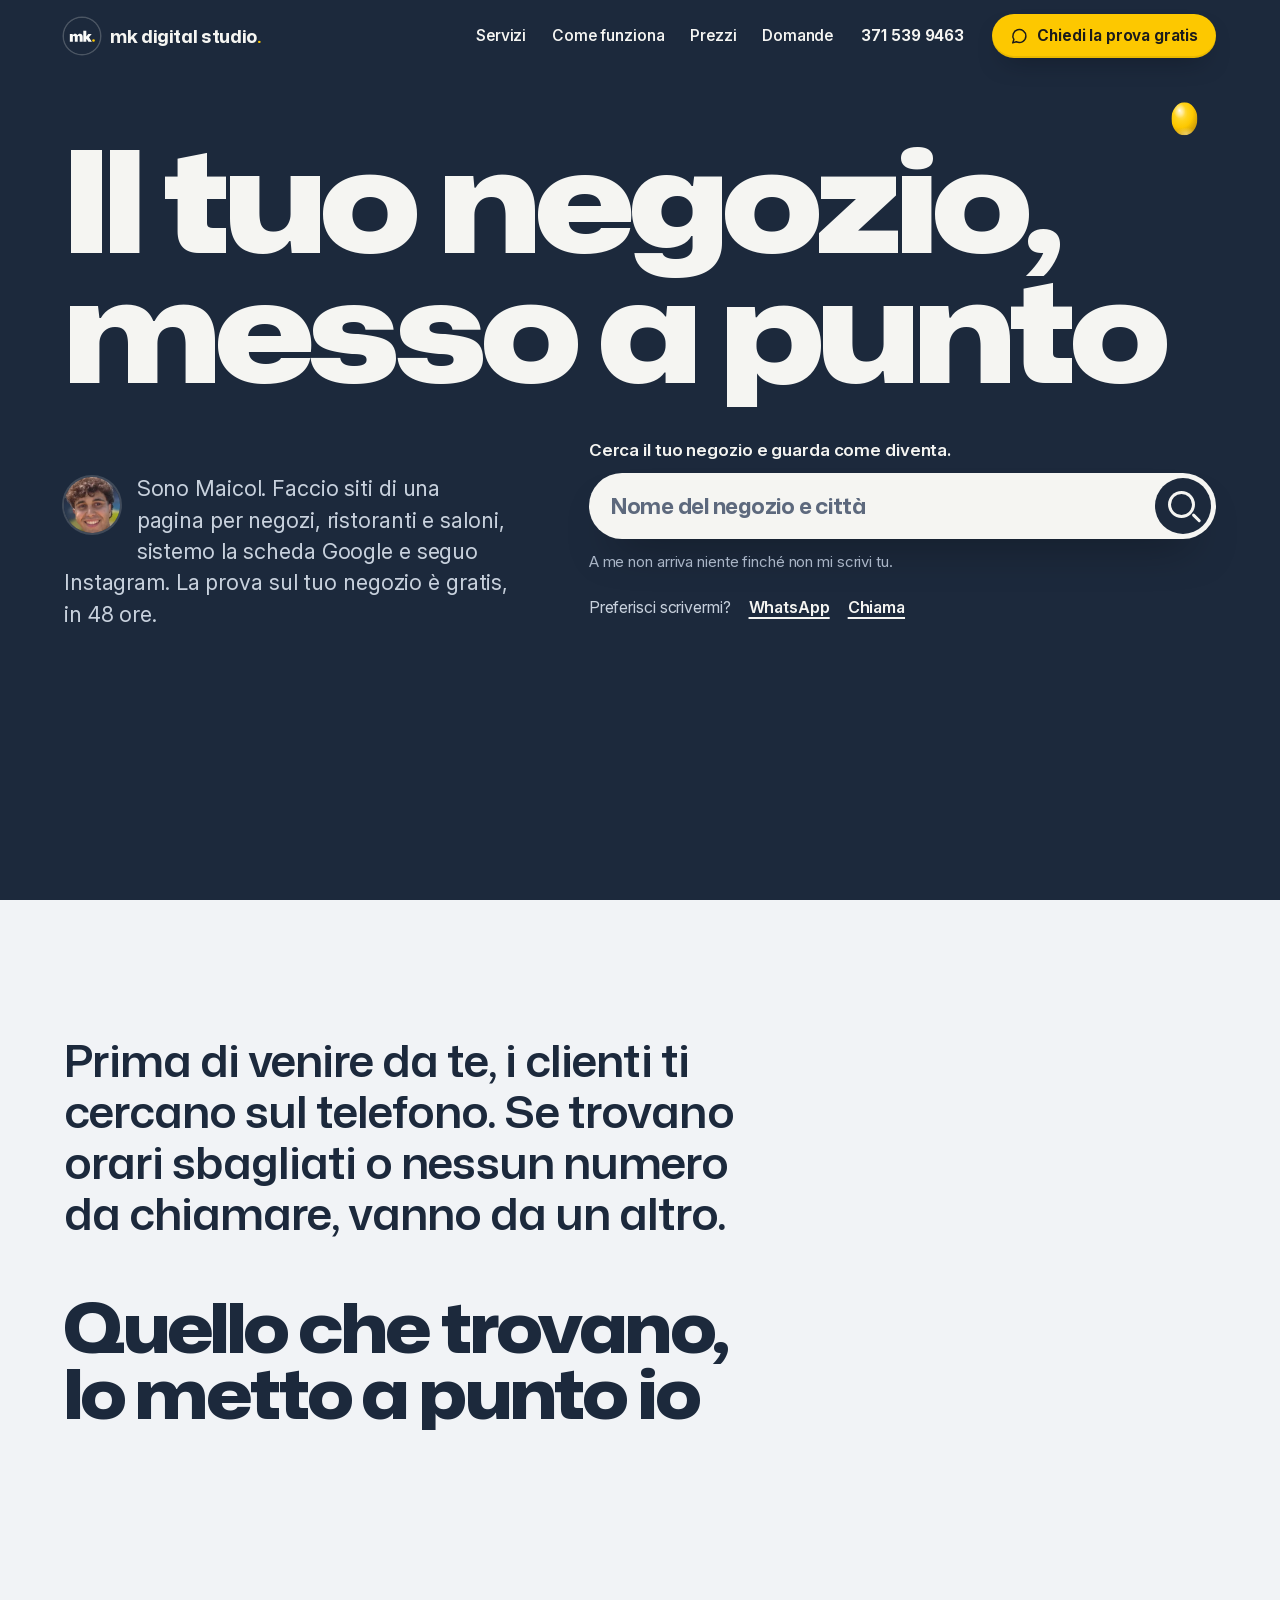
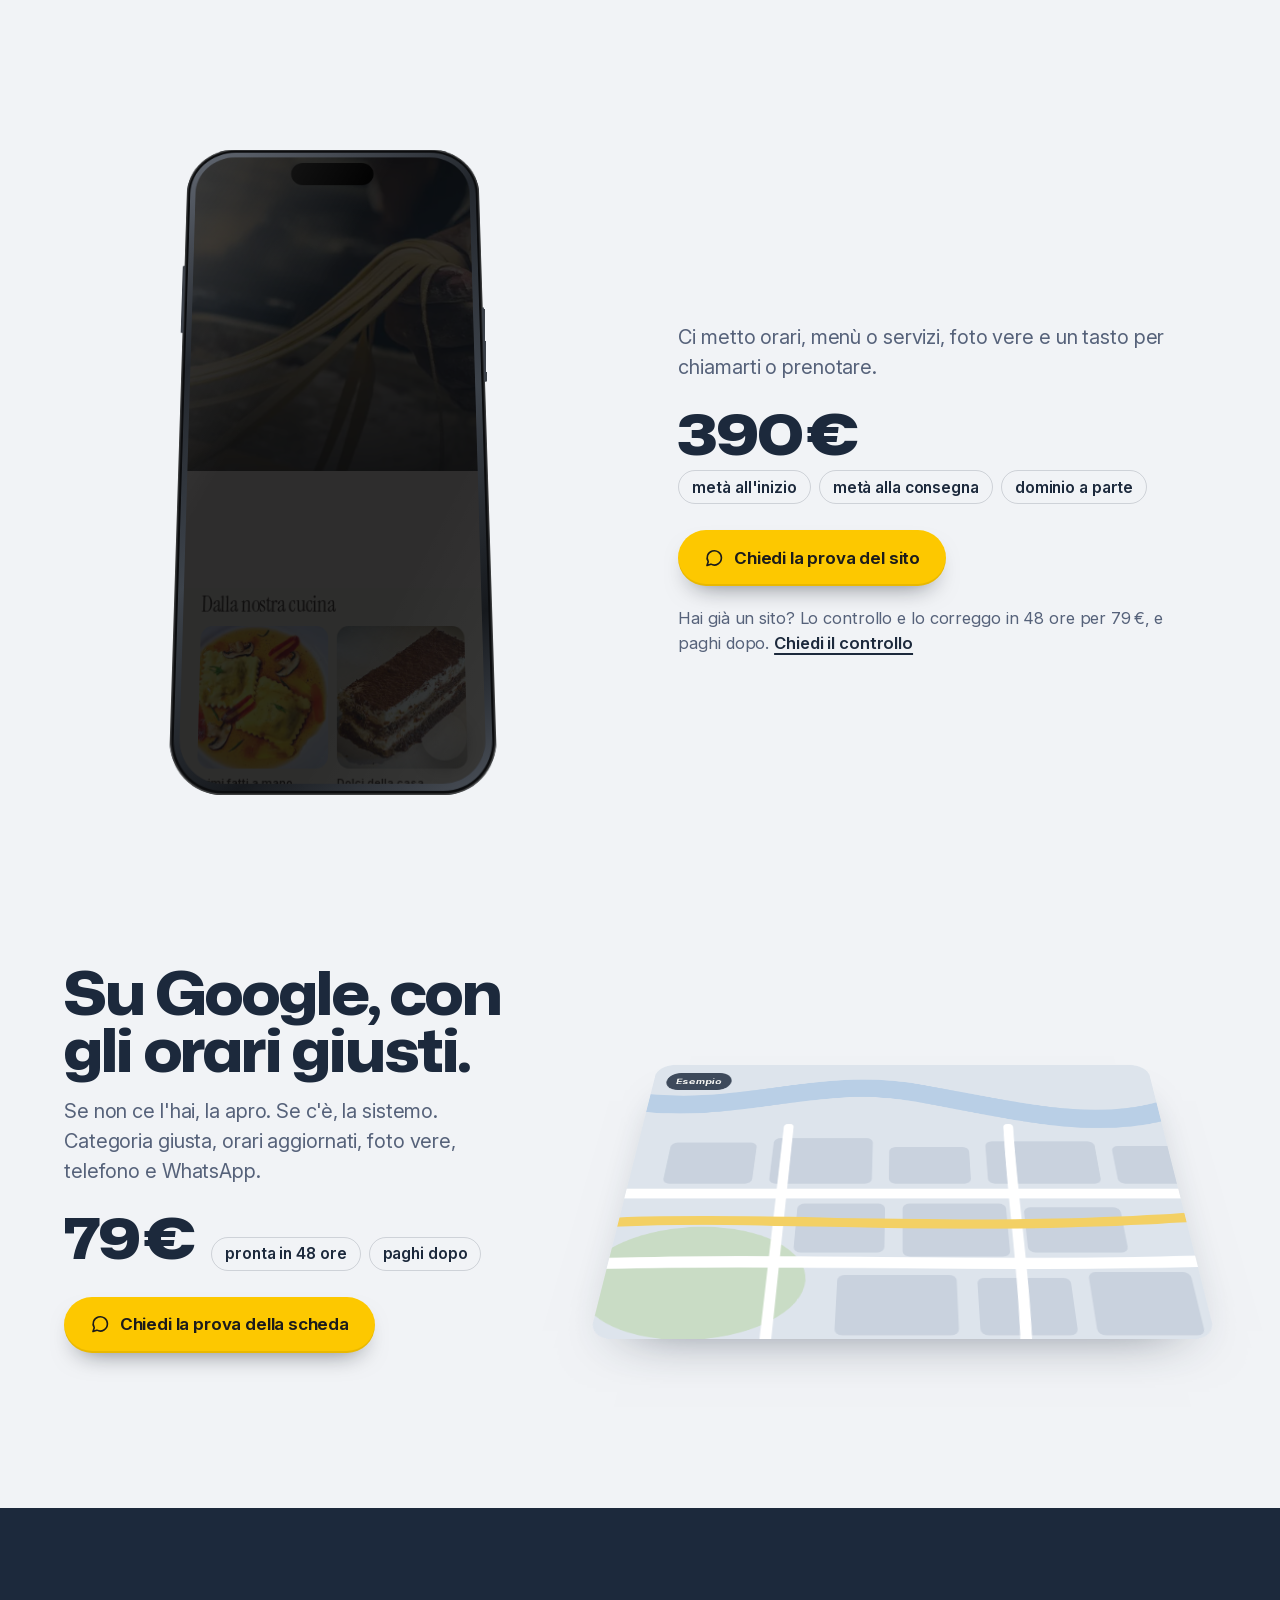
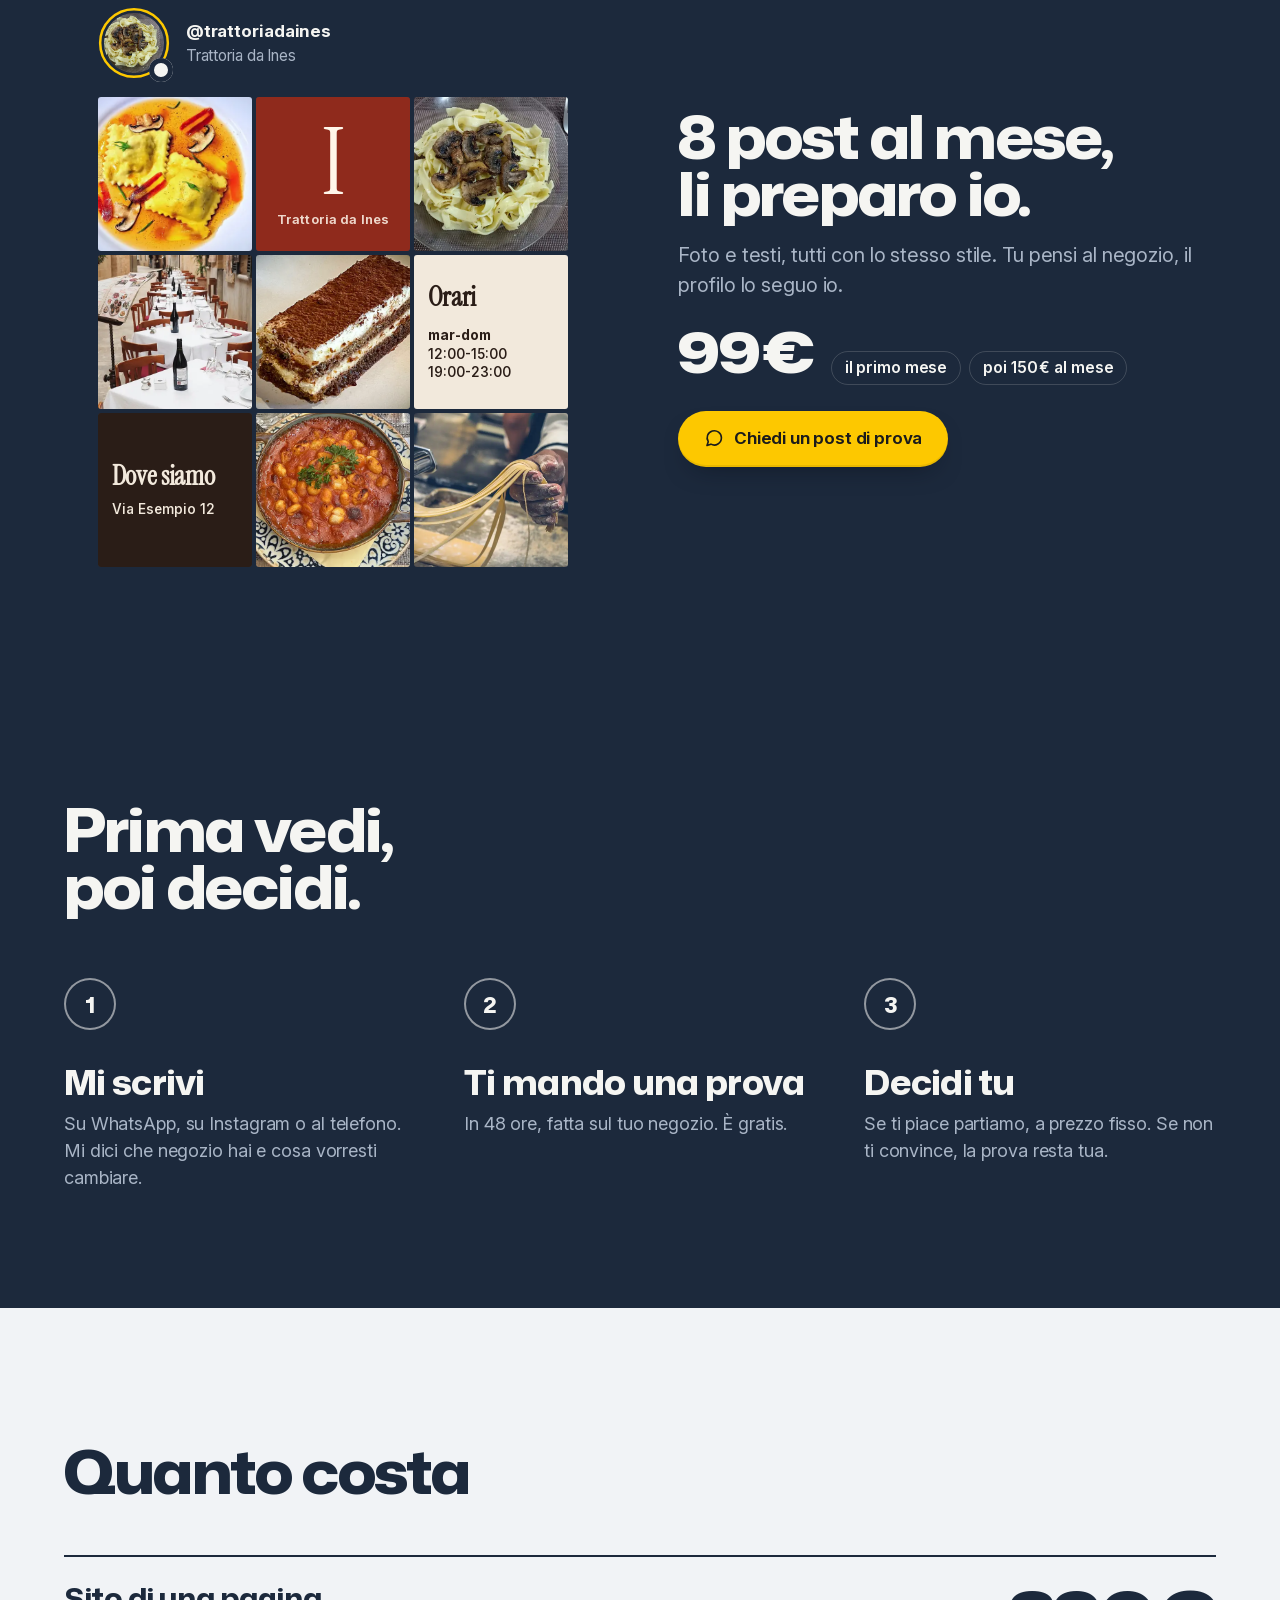
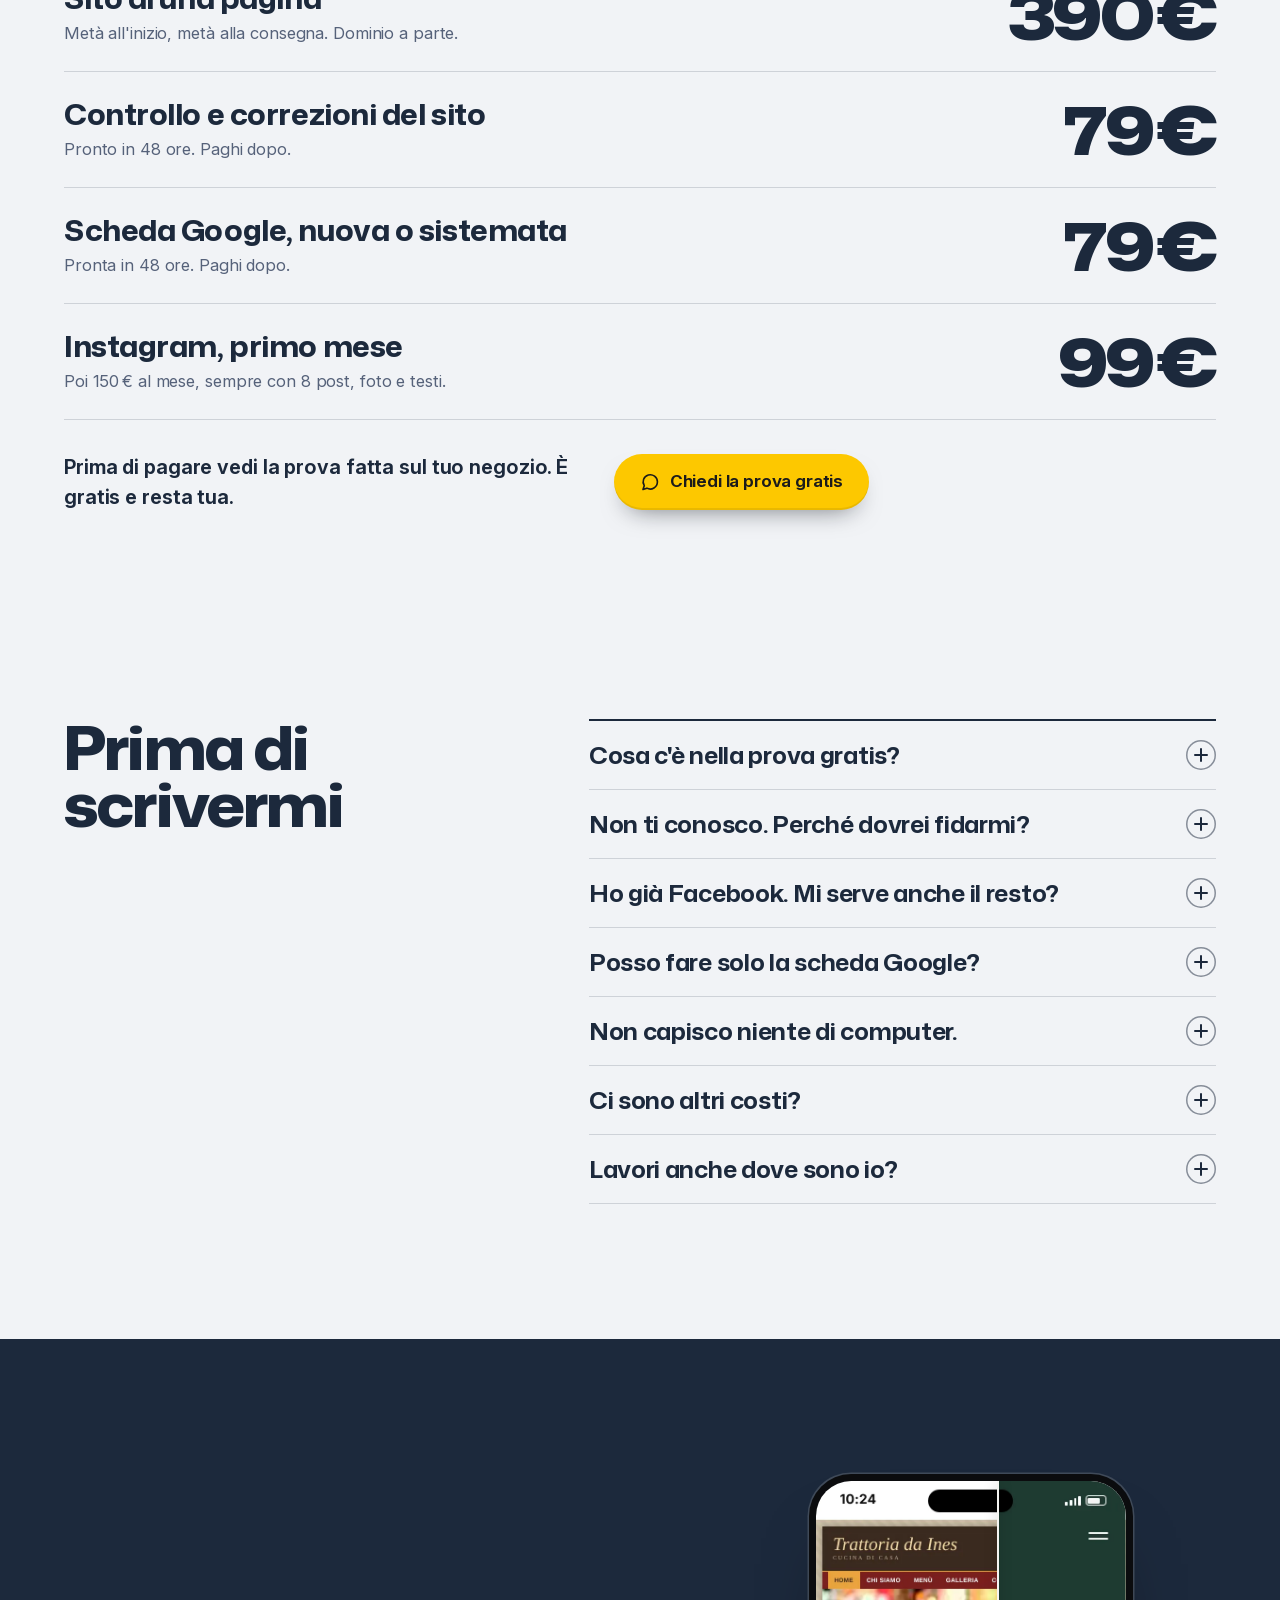
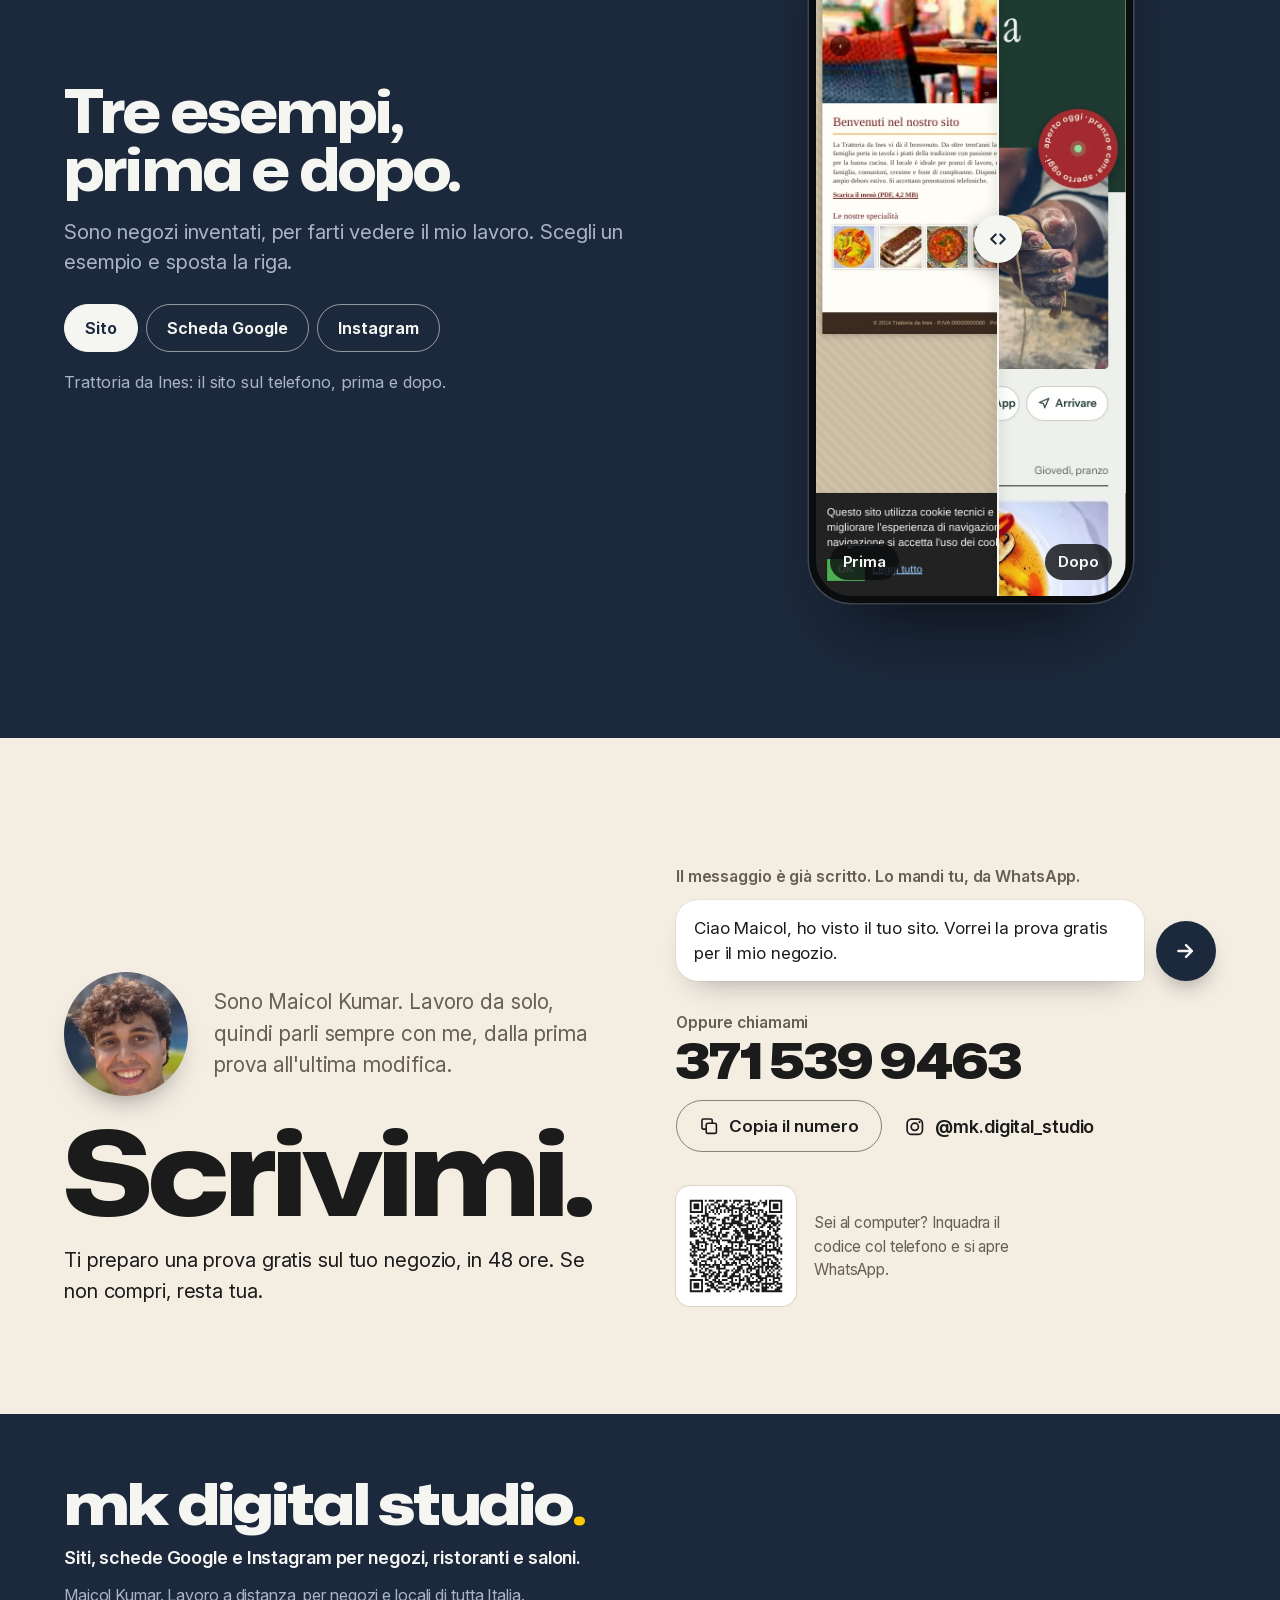
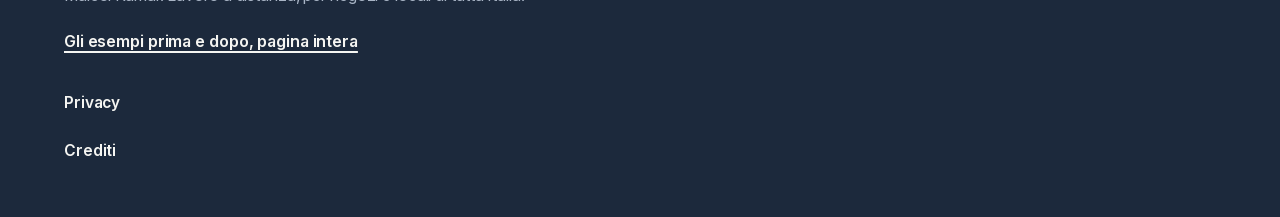
==== commit c1c59994: "Sito personale: la foto di Maicol accanto a "Sono Maicol" e nei contatti Foto vera dalla scogliera, " ====
--- a/studio/index.html
+++ b/studio/index.html
@@ -24,10 +24,10 @@
 <link rel="preload" href="fonts/mk-grotesk.woff2" as="font" type="font/woff2" crossorigin>
 <link rel="preload" href="fonts/inter.woff2?v=2" as="font" type="font/woff2" crossorigin>
 <script>(function(d,h){var rm=window.matchMedia&&matchMedia('(prefers-reduced-motion: reduce)').matches;h.className+=rm?' js':' js live';d.addEventListener('submit',function(e){var f=e.target;if(!f||!f.classList||!f.classList.contains('find-form')||window.mkReady)return;e.preventDefault();var i=f.querySelector('input');window.mkQ=i?i.value:'';var m=d.querySelector('.find-msg');if(m&&window.mkQ.trim().length>2)m.textContent='Cerco sulla mappa…';},true);})(document,document.documentElement);</script>
-<link rel="stylesheet" href="css/studio.css?v=4">
+<link rel="stylesheet" href="css/studio.css?v=5">
 <script defer src="../assets/vendor/lenis.min.js"></script>
 <script type="module" src="js/studio.js?v=4"></script>
-<script type="application/ld+json">{"@context":"https://schema.org","@graph":[{"@type":"WebPage","@id":"https://maicol1623.github.io/portfolio/studio/#pagina","url":"https://maicol1623.github.io/portfolio/studio/","name":"Sito web per negozi e ristoranti, 390 € | Maicol Kumar","description":"Faccio siti di una pagina per negozi, ristoranti e saloni, a 390 €. Sistemo anche scheda Google e Instagram. Prova gratis sul tuo negozio in 48 ore.","inLanguage":"it-IT","about":{"@id":"https://maicol1623.github.io/portfolio/studio/#studio"},"primaryImageOfPage":{"@type":"ImageObject","url":"https://maicol1623.github.io/portfolio/studio/og.jpg","width":1200,"height":630}},{"@type":"ProfessionalService","@id":"https://maicol1623.github.io/portfolio/studio/#studio","name":"mk digital studio","url":"https://maicol1623.github.io/portfolio/studio/","description":"Siti di una pagina fatti per il telefono, schede Google e gestione di Instagram per negozi, ristoranti e saloni di tutta Italia. Lavoro a distanza.","image":"https://maicol1623.github.io/portfolio/studio/og.jpg","logo":"https://maicol1623.github.io/portfolio/apple-touch-icon.png","telephone":"+39 371 539 9463","address":{"@type":"PostalAddress","addressCountry":"IT"},"areaServed":{"@type":"Country","name":"Italia"},"priceRange":"79-390 €","currenciesAccepted":"EUR","founder":{"@id":"https://maicol1623.github.io/portfolio/studio/#maicol"},"contactPoint":{"@type":"ContactPoint","telephone":"+39 371 539 9463","contactType":"customer service","availableLanguage":"it","url":"https://wa.me/393715399463"},"sameAs":["https://www.instagram.com/mk.digital_studio/"],"hasOfferCatalog":{"@type":"OfferCatalog","name":"Servizi e prezzi","itemListElement":[{"@type":"Offer","name":"Prova gratis sul tuo negozio","price":"0","priceCurrency":"EUR","description":"Pronta in 48 ore. Resta tua anche se non compri.","itemOffered":{"@type":"Service","name":"Prova gratis sul tuo negozio"}},{"@type":"Offer","name":"Sito di una pagina","price":"390","priceCurrency":"EUR","description":"Una pagina fatta per il telefono. Metà all'inizio, metà alla consegna. Dominio a parte.","itemOffered":{"@type":"Service","name":"Sito di una pagina per negozi, ristoranti e saloni","serviceType":"Realizzazione sito web"}},{"@type":"Offer","name":"Controllo e correzioni del sito","price":"79","priceCurrency":"EUR","description":"Pronto in 48 ore. Paghi dopo.","itemOffered":{"@type":"Service","name":"Controllo e correzioni del sito","serviceType":"Manutenzione sito web"}},{"@type":"Offer","name":"Scheda Google nuova o sistemata","price":"79","priceCurrency":"EUR","description":"Pronta in 48 ore. Paghi dopo.","itemOffered":{"@type":"Service","name":"Scheda Google (Google Business Profile) nuova o sistemata","serviceType":"Google Business Profile"}},{"@type":"Offer","name":"Instagram","price":"99","priceCurrency":"EUR","description":"99 € il primo mese, poi 150 € al mese. 8 post al mese con foto e testi.","priceSpecification":[{"@type":"UnitPriceSpecification","name":"Primo mese","price":"99","priceCurrency":"EUR","referenceQuantity":{"@type":"QuantitativeValue","value":1,"unitCode":"MON"}},{"@type":"UnitPriceSpecification","name":"Dal secondo mese","price":"150","priceCurrency":"EUR","referenceQuantity":{"@type":"QuantitativeValue","value":1,"unitCode":"MON"}}],"itemOffered":{"@type":"Service","name":"Gestione Instagram, 8 post al mese con foto e testi","serviceType":"Gestione social media"}}]}},{"@type":"Person","@id":"https://maicol1623.github.io/portfolio/studio/#maicol","name":"Maicol Kumar","url":"https://maicol1623.github.io/portfolio/studio/","telephone":"+39 371 539 9463","worksFor":{"@id":"https://maicol1623.github.io/portfolio/studio/#studio"},"knowsLanguage":"it","knowsAbout":["Siti web per il telefono","Google Business Profile","Instagram per negozi"]}]}</script>
+<script type="application/ld+json">{"@context":"https://schema.org","@graph":[{"@type":"WebPage","@id":"https://maicol1623.github.io/portfolio/studio/#pagina","url":"https://maicol1623.github.io/portfolio/studio/","name":"Sito web per negozi e ristoranti, 390 € | Maicol Kumar","description":"Faccio siti di una pagina per negozi, ristoranti e saloni, a 390 €. Sistemo anche scheda Google e Instagram. Prova gratis sul tuo negozio in 48 ore.","inLanguage":"it-IT","about":{"@id":"https://maicol1623.github.io/portfolio/studio/#studio"},"primaryImageOfPage":{"@type":"ImageObject","url":"https://maicol1623.github.io/portfolio/studio/og.jpg","width":1200,"height":630}},{"@type":"ProfessionalService","@id":"https://maicol1623.github.io/portfolio/studio/#studio","name":"mk digital studio","url":"https://maicol1623.github.io/portfolio/studio/","description":"Siti di una pagina fatti per il telefono, schede Google e gestione di Instagram per negozi, ristoranti e saloni di tutta Italia. Lavoro a distanza.","image":"https://maicol1623.github.io/portfolio/studio/og.jpg","logo":"https://maicol1623.github.io/portfolio/apple-touch-icon.png","telephone":"+39 371 539 9463","address":{"@type":"PostalAddress","addressCountry":"IT"},"areaServed":{"@type":"Country","name":"Italia"},"priceRange":"79-390 €","currenciesAccepted":"EUR","founder":{"@id":"https://maicol1623.github.io/portfolio/studio/#maicol"},"contactPoint":{"@type":"ContactPoint","telephone":"+39 371 539 9463","contactType":"customer service","availableLanguage":"it","url":"https://wa.me/393715399463"},"sameAs":["https://www.instagram.com/mk.digital_studio/"],"hasOfferCatalog":{"@type":"OfferCatalog","name":"Servizi e prezzi","itemListElement":[{"@type":"Offer","name":"Prova gratis sul tuo negozio","price":"0","priceCurrency":"EUR","description":"Pronta in 48 ore. Resta tua anche se non compri.","itemOffered":{"@type":"Service","name":"Prova gratis sul tuo negozio"}},{"@type":"Offer","name":"Sito di una pagina","price":"390","priceCurrency":"EUR","description":"Una pagina fatta per il telefono. Metà all'inizio, metà alla consegna. Dominio a parte.","itemOffered":{"@type":"Service","name":"Sito di una pagina per negozi, ristoranti e saloni","serviceType":"Realizzazione sito web"}},{"@type":"Offer","name":"Controllo e correzioni del sito","price":"79","priceCurrency":"EUR","description":"Pronto in 48 ore. Paghi dopo.","itemOffered":{"@type":"Service","name":"Controllo e correzioni del sito","serviceType":"Manutenzione sito web"}},{"@type":"Offer","name":"Scheda Google nuova o sistemata","price":"79","priceCurrency":"EUR","description":"Pronta in 48 ore. Paghi dopo.","itemOffered":{"@type":"Service","name":"Scheda Google (Google Business Profile) nuova o sistemata","serviceType":"Google Business Profile"}},{"@type":"Offer","name":"Instagram","price":"99","priceCurrency":"EUR","description":"99 € il primo mese, poi 150 € al mese. 8 post al mese con foto e testi.","priceSpecification":[{"@type":"UnitPriceSpecification","name":"Primo mese","price":"99","priceCurrency":"EUR","referenceQuantity":{"@type":"QuantitativeValue","value":1,"unitCode":"MON"}},{"@type":"UnitPriceSpecification","name":"Dal secondo mese","price":"150","priceCurrency":"EUR","referenceQuantity":{"@type":"QuantitativeValue","value":1,"unitCode":"MON"}}],"itemOffered":{"@type":"Service","name":"Gestione Instagram, 8 post al mese con foto e testi","serviceType":"Gestione social media"}}]}},{"@type":"Person","@id":"https://maicol1623.github.io/portfolio/studio/#maicol","name":"Maicol Kumar","url":"https://maicol1623.github.io/portfolio/studio/","image":"https://maicol1623.github.io/portfolio/studio/img/maicol-560.webp","telephone":"+39 371 539 9463","worksFor":{"@id":"https://maicol1623.github.io/portfolio/studio/#studio"},"knowsLanguage":"it","knowsAbout":["Siti web per il telefono","Google Business Profile","Instagram per negozi"]}]}</script>
 </head>
 <body>
 <a class="skip" href="#contatti">Vai ai contatti</a>
@@ -60,7 +60,7 @@
   <div class="wrap hero-in">
     <h1 id="h-top" class="hero-h"><span class="sr">Il tuo negozio, messo a punto.</span><span class="hero-vis" aria-hidden="true"><span class="hl"><span class="hw">Il tuo</span> <span class="hw">negozio,</span></span> <span class="hl"><span class="hw">messo a</span> <span class="hw hw-last">punto<i class="slot slot-hero" data-st="hero"></i></span></span></span></h1>
     <div class="hero-grid">
-      <p class="hero-sub">Sono Maicol. Faccio siti di una pagina per negozi, ristoranti e saloni, sistemo la scheda Google e seguo Instagram. La prova sul tuo negozio è gratis, in 48 ore.</p>
+      <p class="hero-sub"><img class="me-pic" src="img/maicol-144.webp" width="56" height="56" alt="" decoding="async">Sono Maicol. Faccio siti di una pagina per negozi, ristoranti e saloni, sistemo la scheda Google e seguo Instagram. La prova sul tuo negozio è gratis, in 48 ore.</p>
       <div class="find" id="prova">
         <form class="find-form" role="search" action="https://wa.me/393715399463" method="get" target="_blank" autocomplete="off">
           <label class="find-l" for="q">Cerca il tuo negozio e guarda come diventa.</label>
@@ -278,7 +278,10 @@
 <section class="sign" id="contatti" data-theme="cream" aria-labelledby="h-contatti">
   <div class="wrap sign-in">
     <div class="sign-text">
-      <p class="sign-me">Sono Maicol Kumar. Lavoro da solo, quindi parli sempre con me, dalla prima prova all'ultima modifica.</p>
+      <div class="sign-who">
+        <img class="sign-pic" src="img/maicol-280.webp" srcset="img/maicol-280.webp 280w, img/maicol-560.webp 560w" sizes="(min-width: 960px) 136px, 104px" width="136" height="136" alt="Maicol Kumar" loading="lazy" decoding="async">
+        <p class="sign-me">Sono Maicol Kumar. Lavoro da solo, quindi parli sempre con me, dalla prima prova all'ultima modifica.</p>
+      </div>
       <h2 id="h-contatti" class="h2 sign-h">Scrivimi.</h2>
       <p class="lead">Ti preparo una prova gratis sul tuo negozio, in 48 ore. Se non compri, resta tua.</p>
     </div>
@@ -308,7 +311,7 @@
     <a class="tlink foot-ex" href="../">Gli esempi prima e dopo, pagina intera</a>
     <div class="foot-det">
       <details><summary>Privacy</summary><p>Questa pagina non usa cookie e non mi manda niente. Se cerchi il tuo negozio, quello che scrivi va a Photon di komoot e a Nominatim di OpenStreetMap, che rispondono con i risultati, e la mappa del tuo indirizzo arriva da OpenStreetMap. Il negozio che scegli resta solo nel tuo browser e lo cancelli con «Non è questo? Cerca di nuovo». Quando mi scrivi su WhatsApp vale la privacy di WhatsApp.</p></details>
-      <details><summary>Crediti</summary><p>Font MK Grotesk (ricavato da Mona Sans), Inter e Instrument Serif, con licenza SIL Open Font License. Animazioni con Lenis e codice mio. Dati e mappe di OpenStreetMap (© OpenStreetMap contributors, licenza ODbL), ricerca tramite Photon di komoot e Nominatim. Foto libere da diritti (CC0 e pubblico dominio) trovate con Openverse. Licenze e autori delle foto nel file <a href="https://github.com/Maicol1623/portfolio/blob/gh-pages/LICENSES.md">LICENSES.md</a>.</p></details>
+      <details><summary>Crediti</summary><p>Font MK Grotesk (ricavato da Mona Sans), Inter e Instrument Serif, con licenza SIL Open Font License. Animazioni con Lenis e codice mio. Dati e mappe di OpenStreetMap (© OpenStreetMap contributors, licenza ODbL), ricerca tramite Photon di komoot e Nominatim. Foto dei negozi libere da diritti (CC0 e pubblico dominio) trovate con Openverse; la foto di Maicol è sua. Licenze e autori delle foto nel file <a href="https://github.com/Maicol1623/portfolio/blob/gh-pages/LICENSES.md">LICENSES.md</a>.</p></details>
     </div>
   </div>
 </footer>
--- a/studio/css/studio.css
+++ b/studio/css/studio.css
@@ -123,6 +123,7 @@
 @media (max-width:700px){.hero-h{font-size:clamp(40px,13.6vw,64px)}.hw{display:block}}
 .hero-grid{display:grid;grid-template-columns:minmax(0,1fr);gap:26px;margin-top:clamp(22px,5vh,60px)}
 .hero-sub{max-width:27em;font-size:clamp(17px,.6vw + 14px,22px);line-height:1.45;color:#c8d1dd;text-wrap:pretty}
+.me-pic{float:left;width:2.6em;height:2.6em;margin:.18em .75em .2em 0;border-radius:50%;box-shadow:0 0 0 2px rgba(245,245,242,.16)}
 @media (min-width:960px){.hero-grid{grid-template-columns:minmax(0,5fr) minmax(0,7fr);column-gap:clamp(40px,6vw,110px);align-items:start}.hero-sub{padding-top:34px}}
 
 /* ---------- find your shop: a real search on OpenStreetMap; the dot is the lens and the pen ---------- */
@@ -440,6 +441,8 @@
 /* ---------- contacts ---------- */
 .sign{padding:clamp(96px,14vh,160px) 0 clamp(88px,12vh,150px)}
 .sign-in{display:grid;gap:44px;align-items:start}
+.sign-who{display:flex;align-items:center;gap:clamp(16px,1.6vw + 8px,26px)}
+.sign-pic{flex:none;width:clamp(96px,5vw + 60px,136px);height:auto;aspect-ratio:1;border-radius:50%;object-fit:cover;box-shadow:0 16px 30px -18px rgba(27,27,27,.6)}
 .sign-me{max-width:26em;font-size:clamp(17px,.5vw + 15px,21px);color:var(--fg2)}
 .sign-h{margin-top:20px;font-size:clamp(64px,7.6vw + 20px,150px);font-stretch:125%}
 .sign .lead{margin-top:18px;color:var(--fg)}
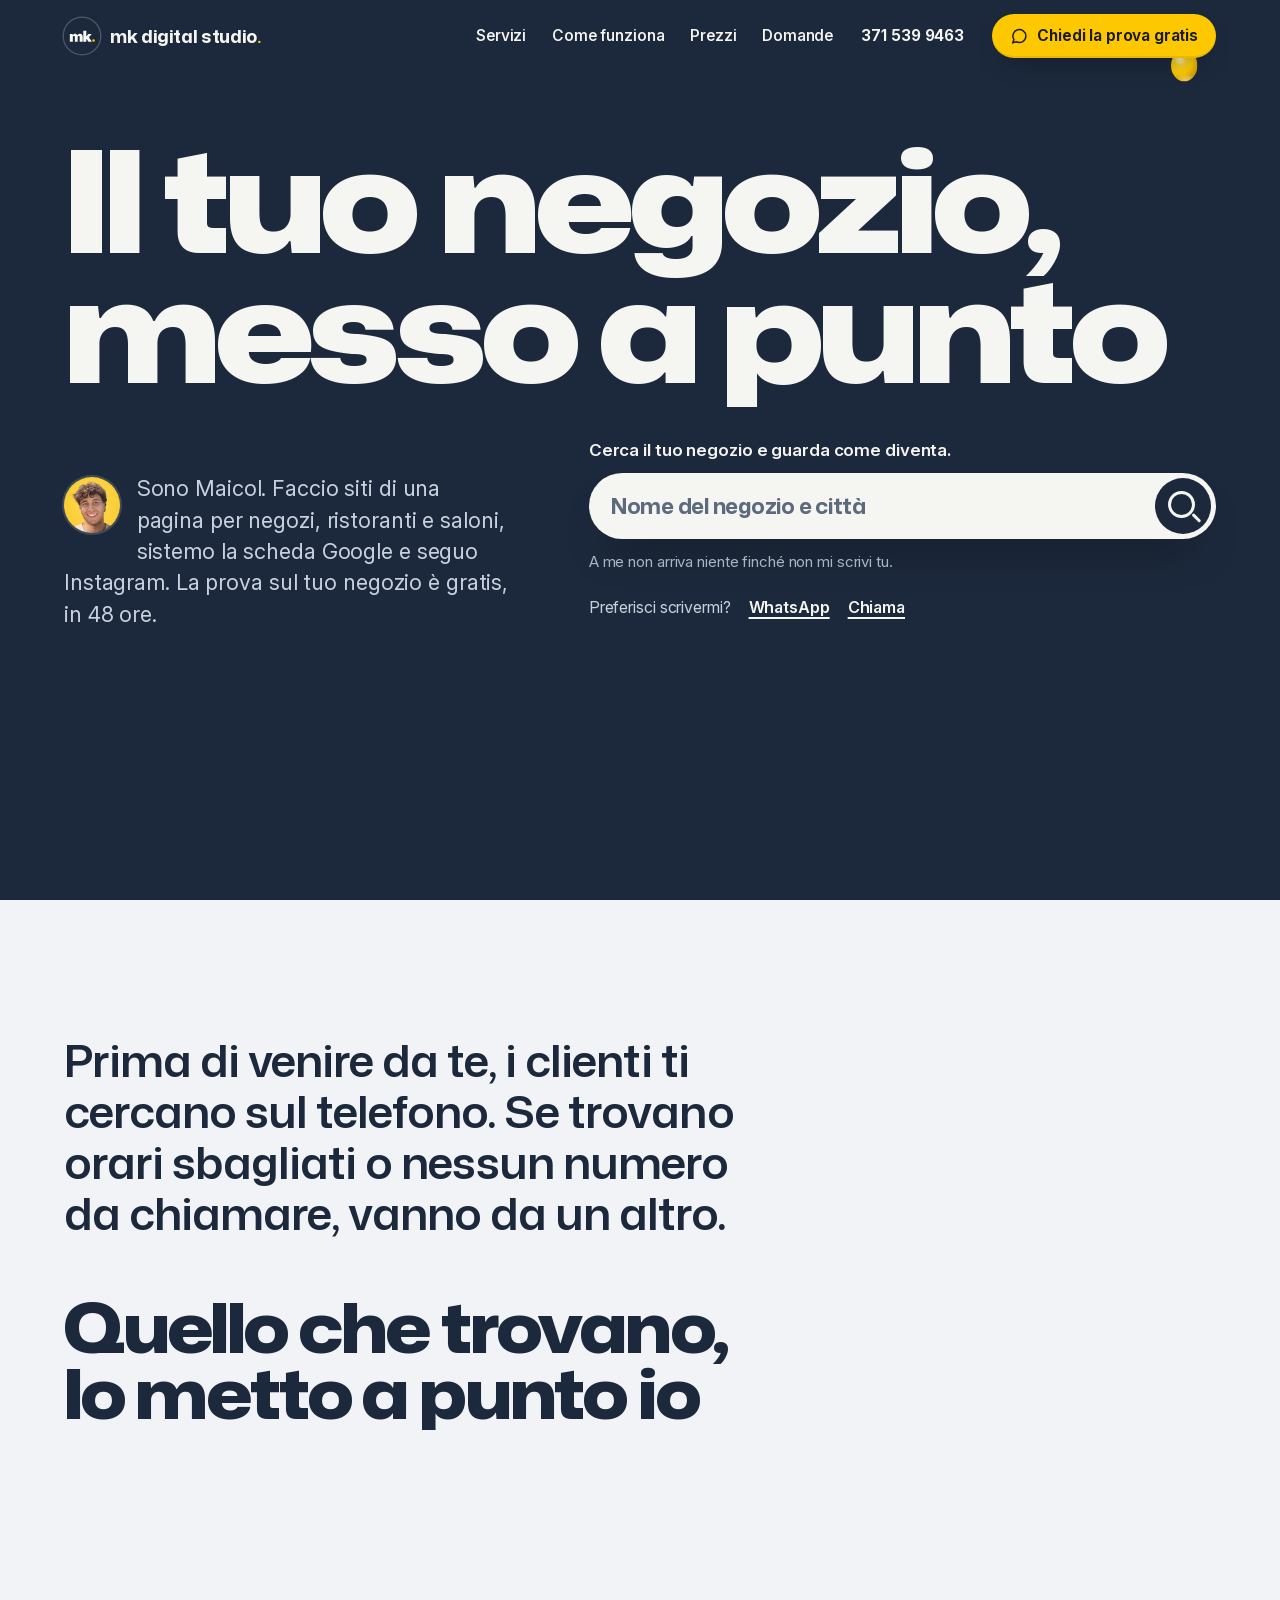
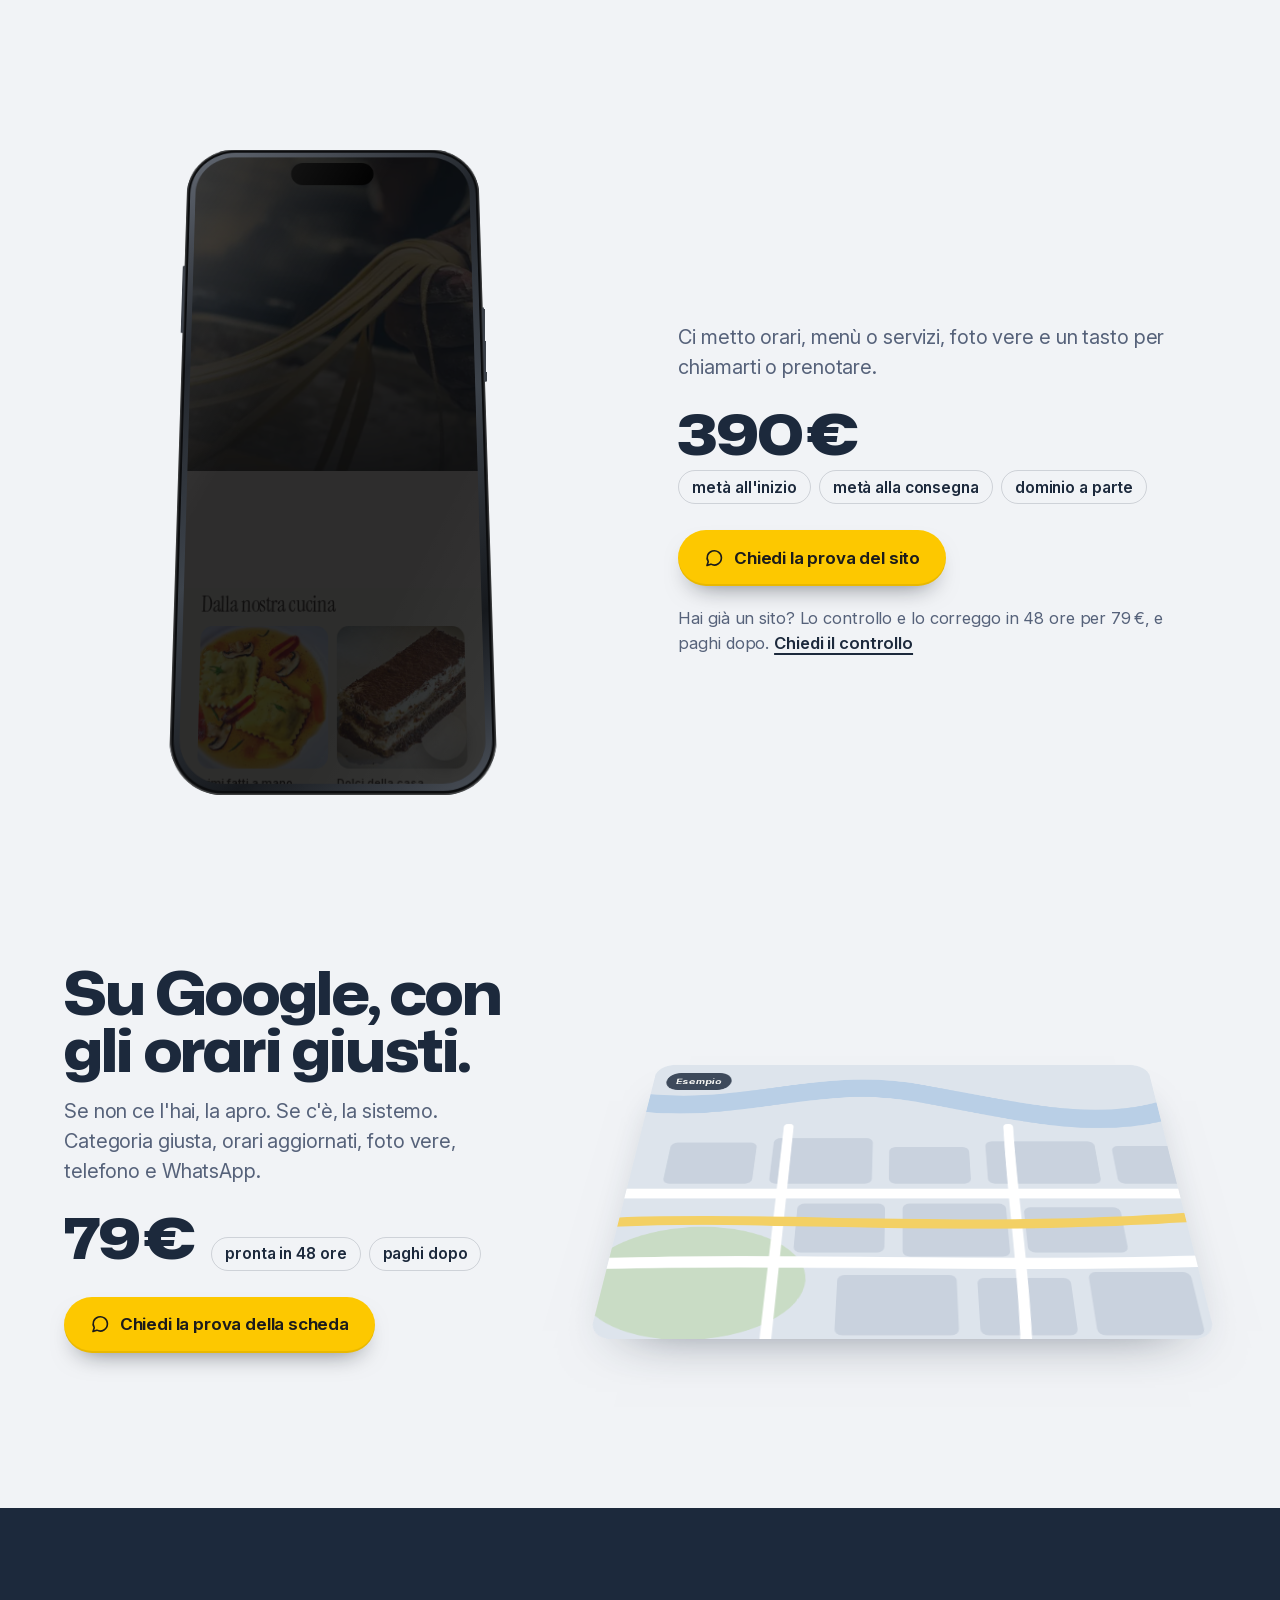
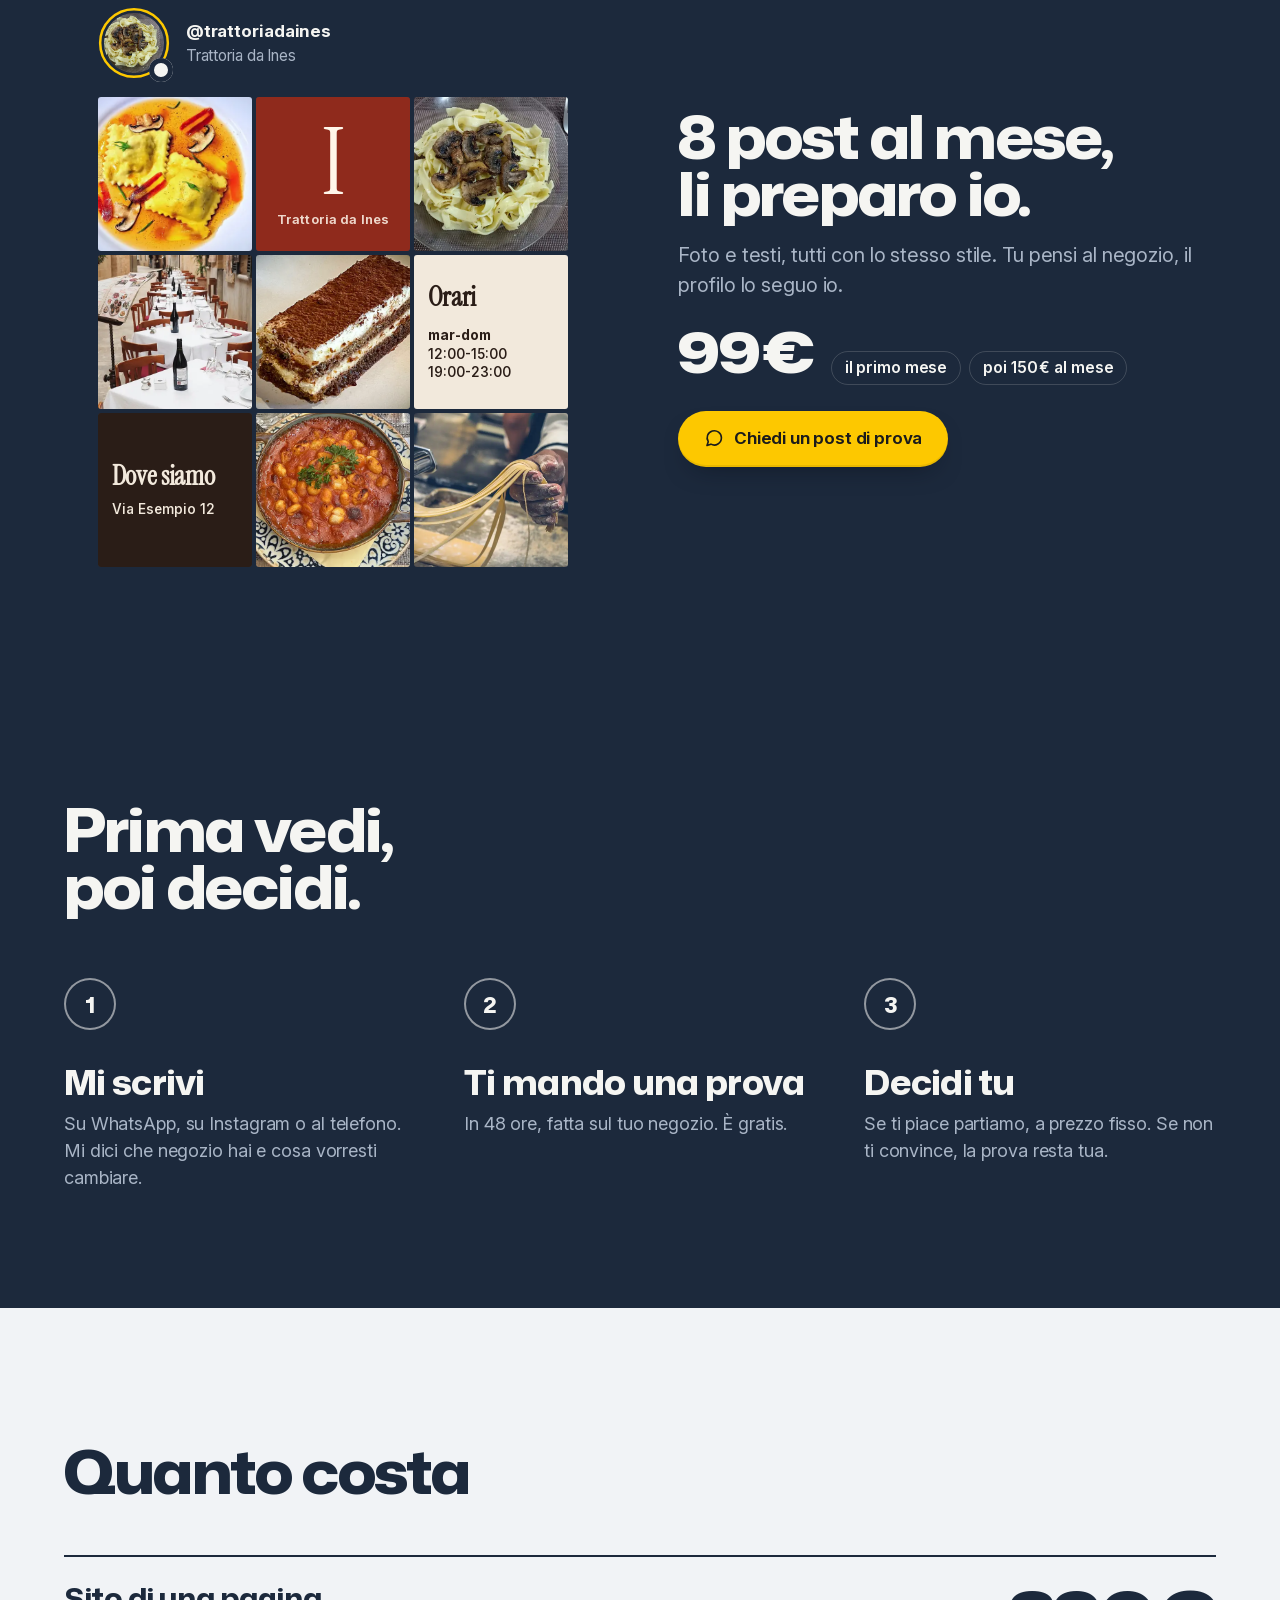
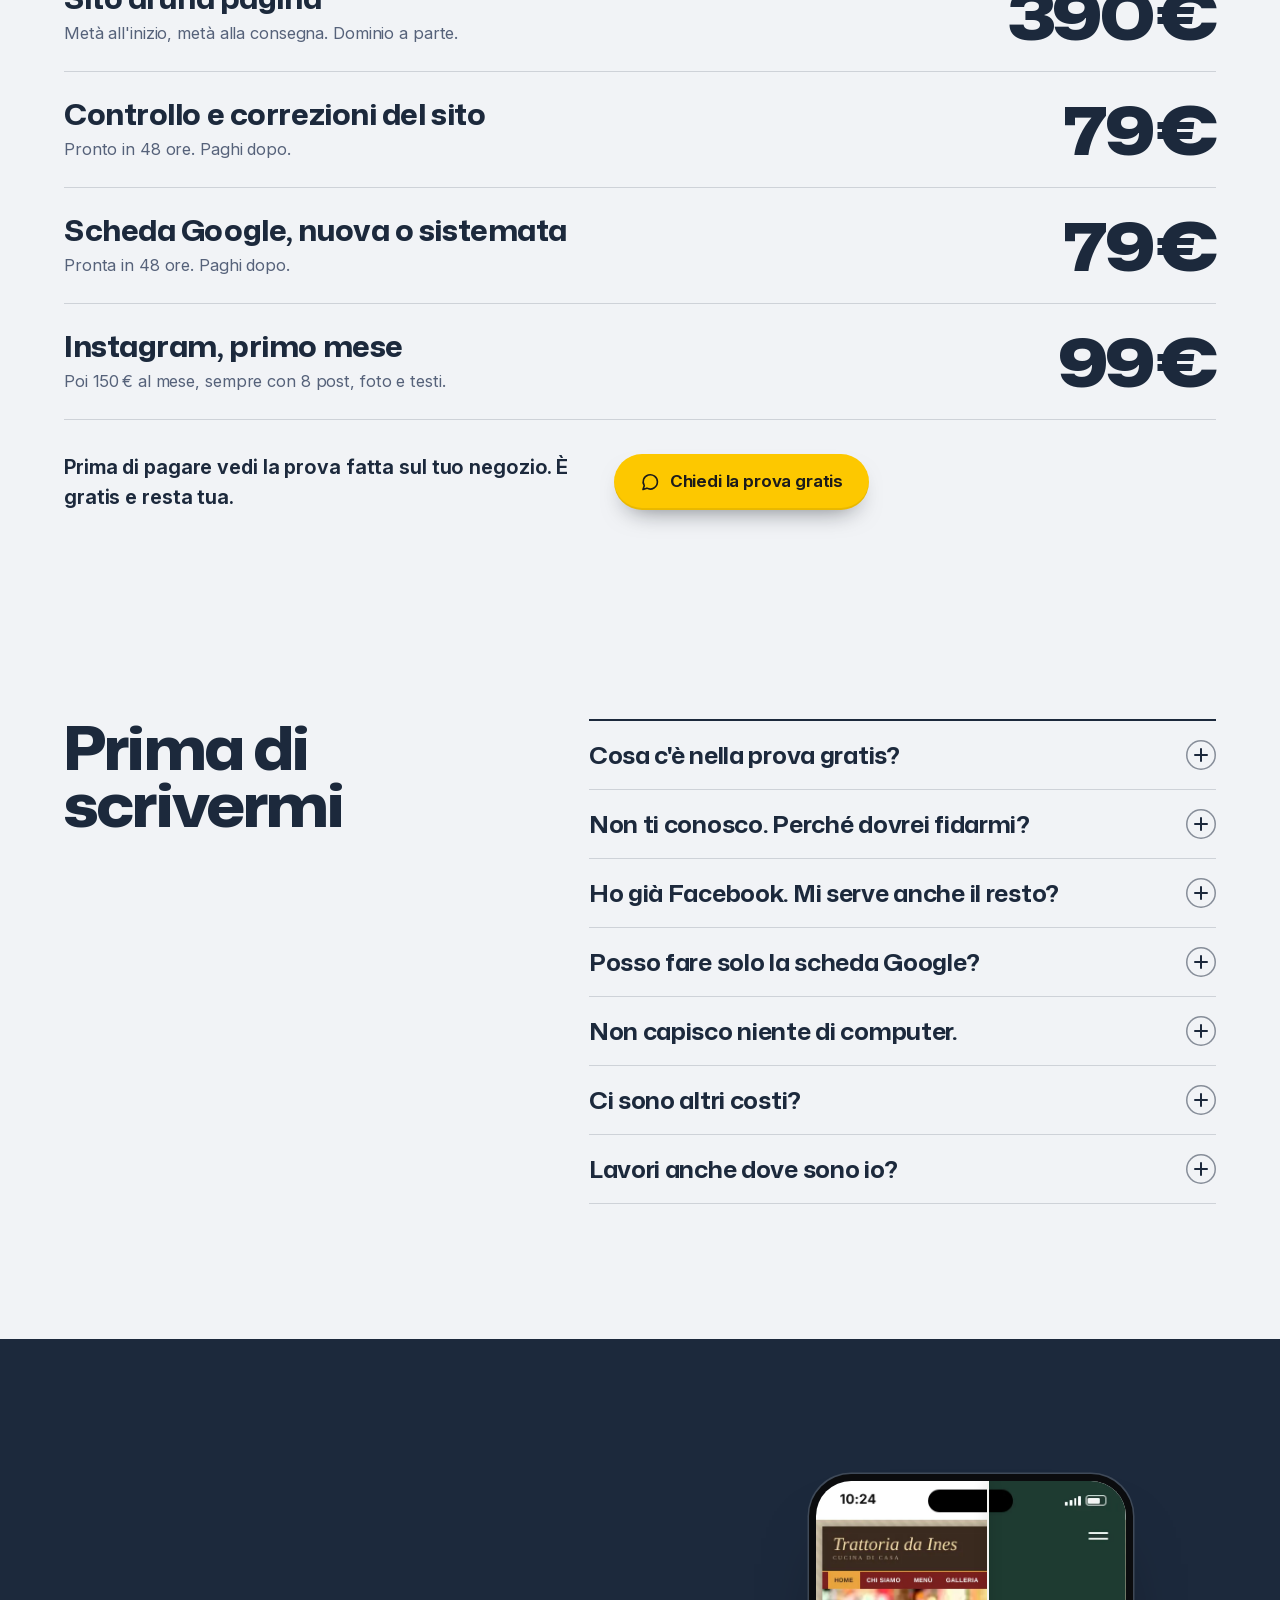
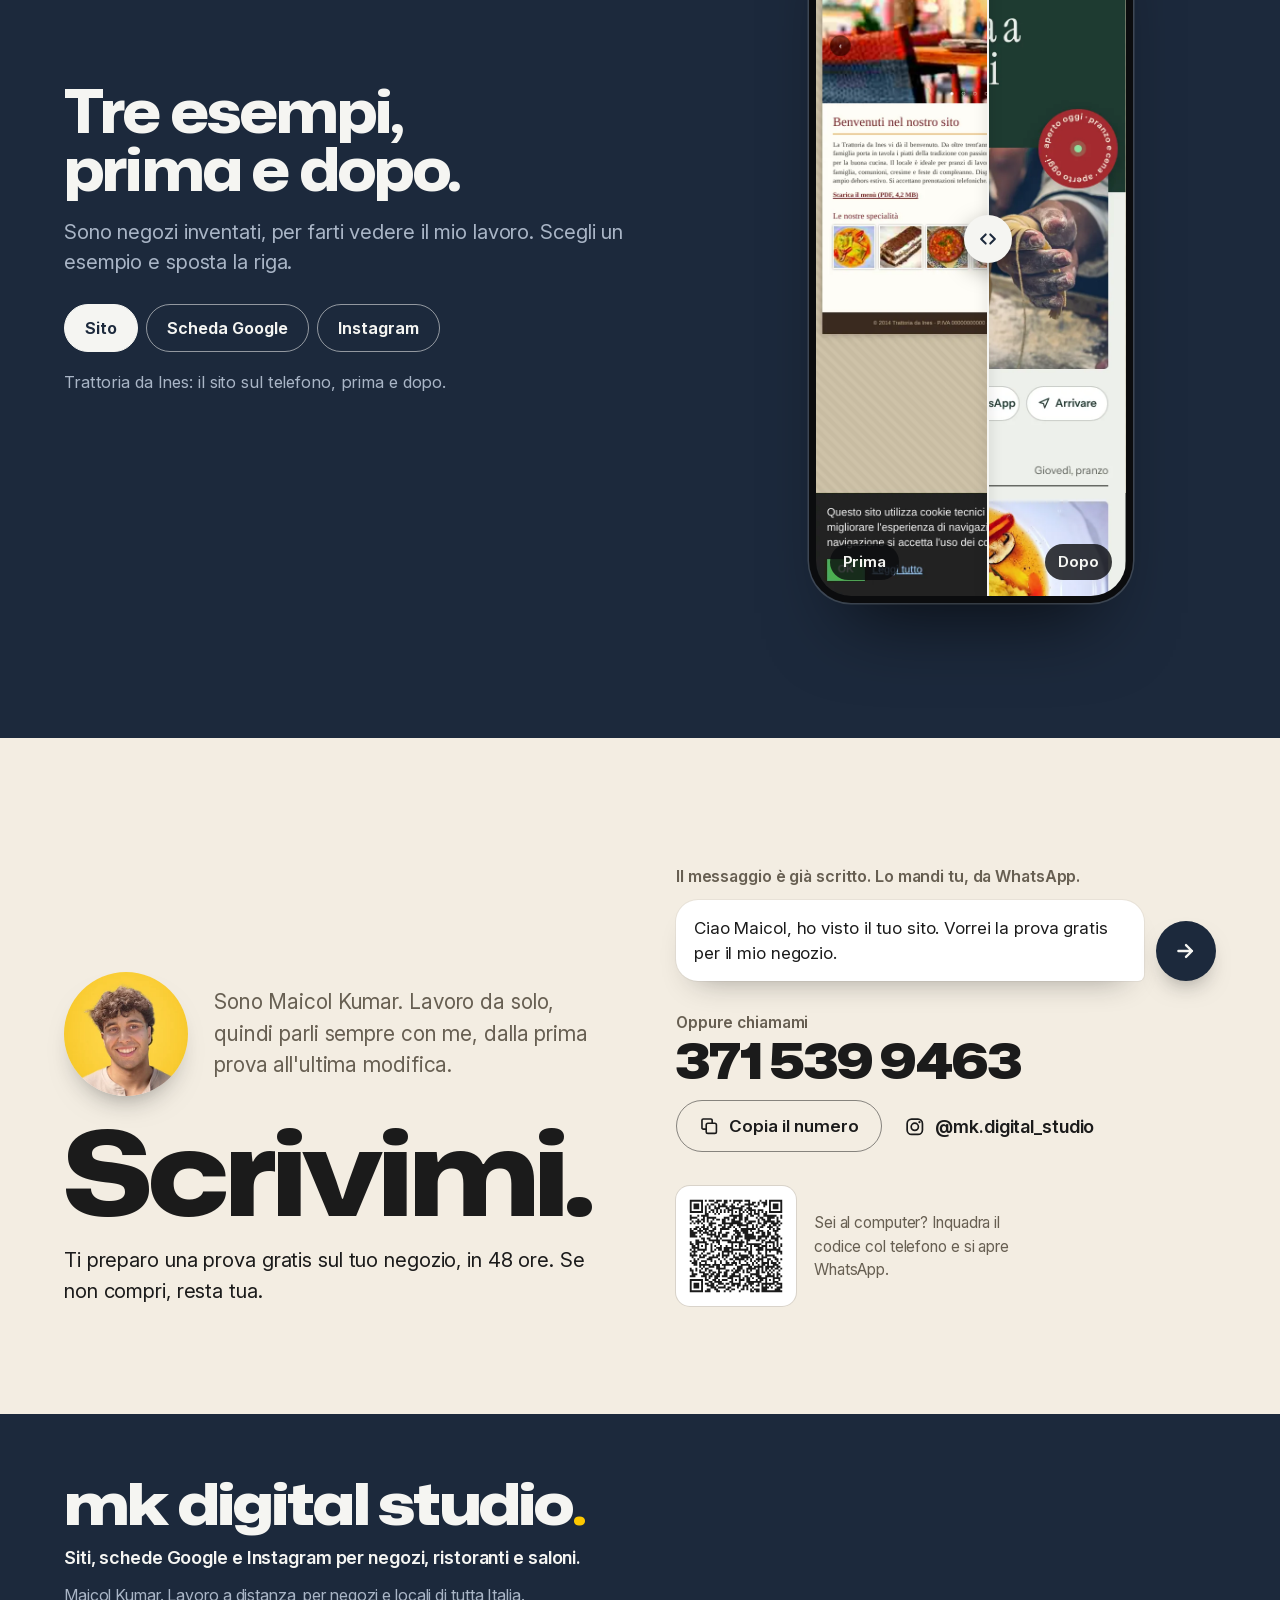
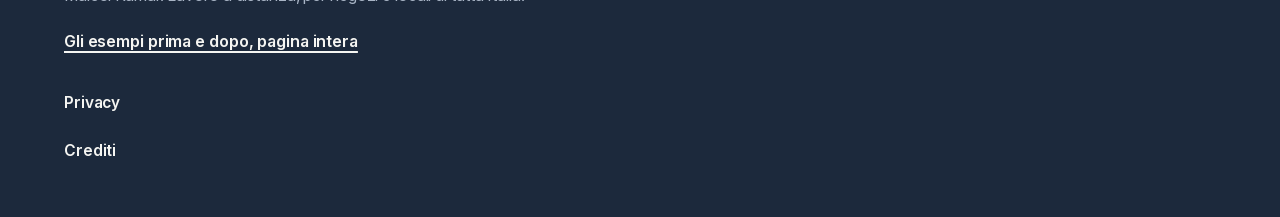
==== commit ac41877a: "Sito personale: foto di Maicol da studio, sfondo giallo mk Viso e capelli restano i pixel della sua " ====
--- a/studio/index.html
+++ b/studio/index.html
@@ -27,7 +27,7 @@
 <link rel="stylesheet" href="css/studio.css?v=5">
 <script defer src="../assets/vendor/lenis.min.js"></script>
 <script type="module" src="js/studio.js?v=4"></script>
-<script type="application/ld+json">{"@context":"https://schema.org","@graph":[{"@type":"WebPage","@id":"https://maicol1623.github.io/portfolio/studio/#pagina","url":"https://maicol1623.github.io/portfolio/studio/","name":"Sito web per negozi e ristoranti, 390 € | Maicol Kumar","description":"Faccio siti di una pagina per negozi, ristoranti e saloni, a 390 €. Sistemo anche scheda Google e Instagram. Prova gratis sul tuo negozio in 48 ore.","inLanguage":"it-IT","about":{"@id":"https://maicol1623.github.io/portfolio/studio/#studio"},"primaryImageOfPage":{"@type":"ImageObject","url":"https://maicol1623.github.io/portfolio/studio/og.jpg","width":1200,"height":630}},{"@type":"ProfessionalService","@id":"https://maicol1623.github.io/portfolio/studio/#studio","name":"mk digital studio","url":"https://maicol1623.github.io/portfolio/studio/","description":"Siti di una pagina fatti per il telefono, schede Google e gestione di Instagram per negozi, ristoranti e saloni di tutta Italia. Lavoro a distanza.","image":"https://maicol1623.github.io/portfolio/studio/og.jpg","logo":"https://maicol1623.github.io/portfolio/apple-touch-icon.png","telephone":"+39 371 539 9463","address":{"@type":"PostalAddress","addressCountry":"IT"},"areaServed":{"@type":"Country","name":"Italia"},"priceRange":"79-390 €","currenciesAccepted":"EUR","founder":{"@id":"https://maicol1623.github.io/portfolio/studio/#maicol"},"contactPoint":{"@type":"ContactPoint","telephone":"+39 371 539 9463","contactType":"customer service","availableLanguage":"it","url":"https://wa.me/393715399463"},"sameAs":["https://www.instagram.com/mk.digital_studio/"],"hasOfferCatalog":{"@type":"OfferCatalog","name":"Servizi e prezzi","itemListElement":[{"@type":"Offer","name":"Prova gratis sul tuo negozio","price":"0","priceCurrency":"EUR","description":"Pronta in 48 ore. Resta tua anche se non compri.","itemOffered":{"@type":"Service","name":"Prova gratis sul tuo negozio"}},{"@type":"Offer","name":"Sito di una pagina","price":"390","priceCurrency":"EUR","description":"Una pagina fatta per il telefono. Metà all'inizio, metà alla consegna. Dominio a parte.","itemOffered":{"@type":"Service","name":"Sito di una pagina per negozi, ristoranti e saloni","serviceType":"Realizzazione sito web"}},{"@type":"Offer","name":"Controllo e correzioni del sito","price":"79","priceCurrency":"EUR","description":"Pronto in 48 ore. Paghi dopo.","itemOffered":{"@type":"Service","name":"Controllo e correzioni del sito","serviceType":"Manutenzione sito web"}},{"@type":"Offer","name":"Scheda Google nuova o sistemata","price":"79","priceCurrency":"EUR","description":"Pronta in 48 ore. Paghi dopo.","itemOffered":{"@type":"Service","name":"Scheda Google (Google Business Profile) nuova o sistemata","serviceType":"Google Business Profile"}},{"@type":"Offer","name":"Instagram","price":"99","priceCurrency":"EUR","description":"99 € il primo mese, poi 150 € al mese. 8 post al mese con foto e testi.","priceSpecification":[{"@type":"UnitPriceSpecification","name":"Primo mese","price":"99","priceCurrency":"EUR","referenceQuantity":{"@type":"QuantitativeValue","value":1,"unitCode":"MON"}},{"@type":"UnitPriceSpecification","name":"Dal secondo mese","price":"150","priceCurrency":"EUR","referenceQuantity":{"@type":"QuantitativeValue","value":1,"unitCode":"MON"}}],"itemOffered":{"@type":"Service","name":"Gestione Instagram, 8 post al mese con foto e testi","serviceType":"Gestione social media"}}]}},{"@type":"Person","@id":"https://maicol1623.github.io/portfolio/studio/#maicol","name":"Maicol Kumar","url":"https://maicol1623.github.io/portfolio/studio/","image":"https://maicol1623.github.io/portfolio/studio/img/maicol-560.webp","telephone":"+39 371 539 9463","worksFor":{"@id":"https://maicol1623.github.io/portfolio/studio/#studio"},"knowsLanguage":"it","knowsAbout":["Siti web per il telefono","Google Business Profile","Instagram per negozi"]}]}</script>
+<script type="application/ld+json">{"@context":"https://schema.org","@graph":[{"@type":"WebPage","@id":"https://maicol1623.github.io/portfolio/studio/#pagina","url":"https://maicol1623.github.io/portfolio/studio/","name":"Sito web per negozi e ristoranti, 390 € | Maicol Kumar","description":"Faccio siti di una pagina per negozi, ristoranti e saloni, a 390 €. Sistemo anche scheda Google e Instagram. Prova gratis sul tuo negozio in 48 ore.","inLanguage":"it-IT","about":{"@id":"https://maicol1623.github.io/portfolio/studio/#studio"},"primaryImageOfPage":{"@type":"ImageObject","url":"https://maicol1623.github.io/portfolio/studio/og.jpg","width":1200,"height":630}},{"@type":"ProfessionalService","@id":"https://maicol1623.github.io/portfolio/studio/#studio","name":"mk digital studio","url":"https://maicol1623.github.io/portfolio/studio/","description":"Siti di una pagina fatti per il telefono, schede Google e gestione di Instagram per negozi, ristoranti e saloni di tutta Italia. Lavoro a distanza.","image":"https://maicol1623.github.io/portfolio/studio/og.jpg","logo":"https://maicol1623.github.io/portfolio/apple-touch-icon.png","telephone":"+39 371 539 9463","address":{"@type":"PostalAddress","addressCountry":"IT"},"areaServed":{"@type":"Country","name":"Italia"},"priceRange":"79-390 €","currenciesAccepted":"EUR","founder":{"@id":"https://maicol1623.github.io/portfolio/studio/#maicol"},"contactPoint":{"@type":"ContactPoint","telephone":"+39 371 539 9463","contactType":"customer service","availableLanguage":"it","url":"https://wa.me/393715399463"},"sameAs":["https://www.instagram.com/mk.digital_studio/"],"hasOfferCatalog":{"@type":"OfferCatalog","name":"Servizi e prezzi","itemListElement":[{"@type":"Offer","name":"Prova gratis sul tuo negozio","price":"0","priceCurrency":"EUR","description":"Pronta in 48 ore. Resta tua anche se non compri.","itemOffered":{"@type":"Service","name":"Prova gratis sul tuo negozio"}},{"@type":"Offer","name":"Sito di una pagina","price":"390","priceCurrency":"EUR","description":"Una pagina fatta per il telefono. Metà all'inizio, metà alla consegna. Dominio a parte.","itemOffered":{"@type":"Service","name":"Sito di una pagina per negozi, ristoranti e saloni","serviceType":"Realizzazione sito web"}},{"@type":"Offer","name":"Controllo e correzioni del sito","price":"79","priceCurrency":"EUR","description":"Pronto in 48 ore. Paghi dopo.","itemOffered":{"@type":"Service","name":"Controllo e correzioni del sito","serviceType":"Manutenzione sito web"}},{"@type":"Offer","name":"Scheda Google nuova o sistemata","price":"79","priceCurrency":"EUR","description":"Pronta in 48 ore. Paghi dopo.","itemOffered":{"@type":"Service","name":"Scheda Google (Google Business Profile) nuova o sistemata","serviceType":"Google Business Profile"}},{"@type":"Offer","name":"Instagram","price":"99","priceCurrency":"EUR","description":"99 € il primo mese, poi 150 € al mese. 8 post al mese con foto e testi.","priceSpecification":[{"@type":"UnitPriceSpecification","name":"Primo mese","price":"99","priceCurrency":"EUR","referenceQuantity":{"@type":"QuantitativeValue","value":1,"unitCode":"MON"}},{"@type":"UnitPriceSpecification","name":"Dal secondo mese","price":"150","priceCurrency":"EUR","referenceQuantity":{"@type":"QuantitativeValue","value":1,"unitCode":"MON"}}],"itemOffered":{"@type":"Service","name":"Gestione Instagram, 8 post al mese con foto e testi","serviceType":"Gestione social media"}}]}},{"@type":"Person","@id":"https://maicol1623.github.io/portfolio/studio/#maicol","name":"Maicol Kumar","url":"https://maicol1623.github.io/portfolio/studio/","image":"https://maicol1623.github.io/portfolio/studio/img/maicol-studio-560.webp","telephone":"+39 371 539 9463","worksFor":{"@id":"https://maicol1623.github.io/portfolio/studio/#studio"},"knowsLanguage":"it","knowsAbout":["Siti web per il telefono","Google Business Profile","Instagram per negozi"]}]}</script>
 </head>
 <body>
 <a class="skip" href="#contatti">Vai ai contatti</a>
@@ -60,7 +60,7 @@
   <div class="wrap hero-in">
     <h1 id="h-top" class="hero-h"><span class="sr">Il tuo negozio, messo a punto.</span><span class="hero-vis" aria-hidden="true"><span class="hl"><span class="hw">Il tuo</span> <span class="hw">negozio,</span></span> <span class="hl"><span class="hw">messo a</span> <span class="hw hw-last">punto<i class="slot slot-hero" data-st="hero"></i></span></span></span></h1>
     <div class="hero-grid">
-      <p class="hero-sub"><img class="me-pic" src="img/maicol-144.webp" width="56" height="56" alt="" decoding="async">Sono Maicol. Faccio siti di una pagina per negozi, ristoranti e saloni, sistemo la scheda Google e seguo Instagram. La prova sul tuo negozio è gratis, in 48 ore.</p>
+      <p class="hero-sub"><img class="me-pic" src="img/maicol-studio-144.webp" width="56" height="56" alt="" decoding="async">Sono Maicol. Faccio siti di una pagina per negozi, ristoranti e saloni, sistemo la scheda Google e seguo Instagram. La prova sul tuo negozio è gratis, in 48 ore.</p>
       <div class="find" id="prova">
         <form class="find-form" role="search" action="https://wa.me/393715399463" method="get" target="_blank" autocomplete="off">
           <label class="find-l" for="q">Cerca il tuo negozio e guarda come diventa.</label>
@@ -279,7 +279,7 @@
   <div class="wrap sign-in">
     <div class="sign-text">
       <div class="sign-who">
-        <img class="sign-pic" src="img/maicol-280.webp" srcset="img/maicol-280.webp 280w, img/maicol-560.webp 560w" sizes="(min-width: 960px) 136px, 104px" width="136" height="136" alt="Maicol Kumar" loading="lazy" decoding="async">
+        <img class="sign-pic" src="img/maicol-studio-280.webp" srcset="img/maicol-studio-280.webp 280w, img/maicol-studio-560.webp 560w" sizes="(min-width: 960px) 136px, 104px" width="136" height="136" alt="Maicol Kumar" loading="lazy" decoding="async">
         <p class="sign-me">Sono Maicol Kumar. Lavoro da solo, quindi parli sempre con me, dalla prima prova all'ultima modifica.</p>
       </div>
       <h2 id="h-contatti" class="h2 sign-h">Scrivimi.</h2>
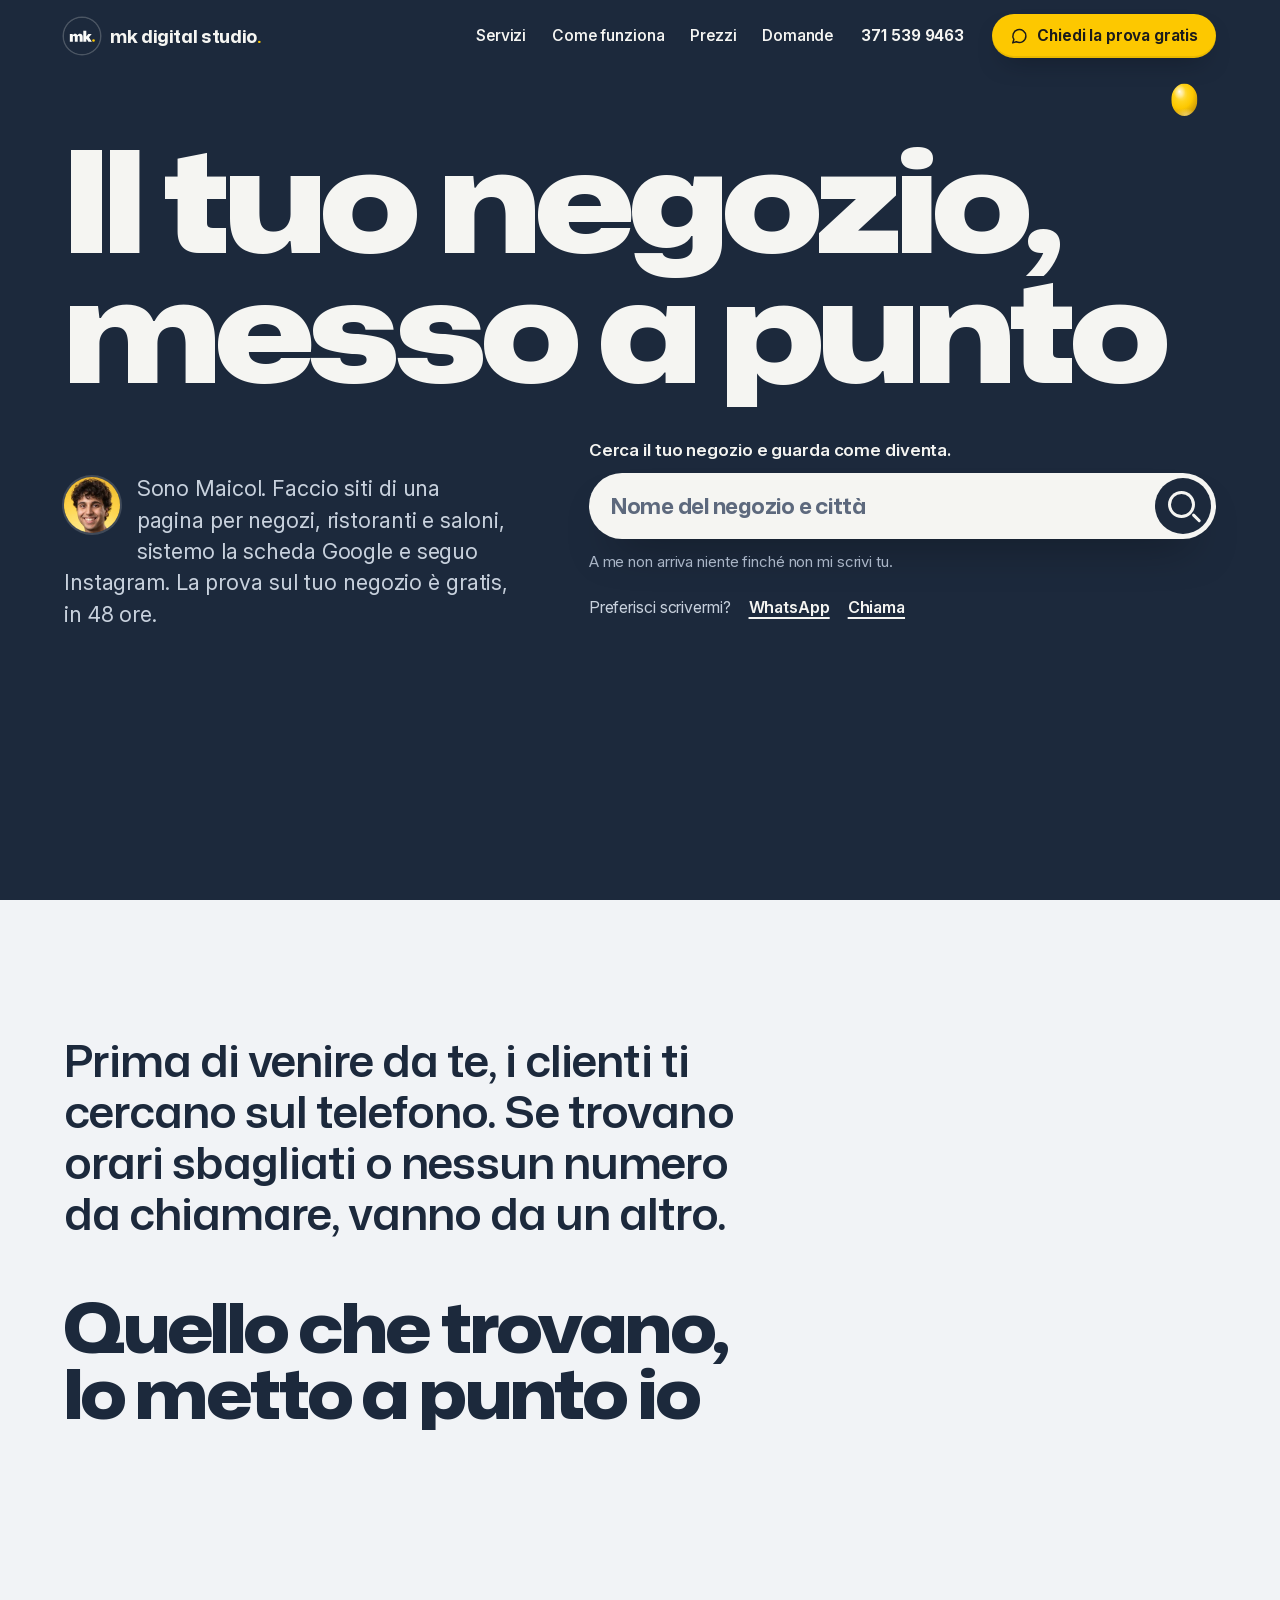
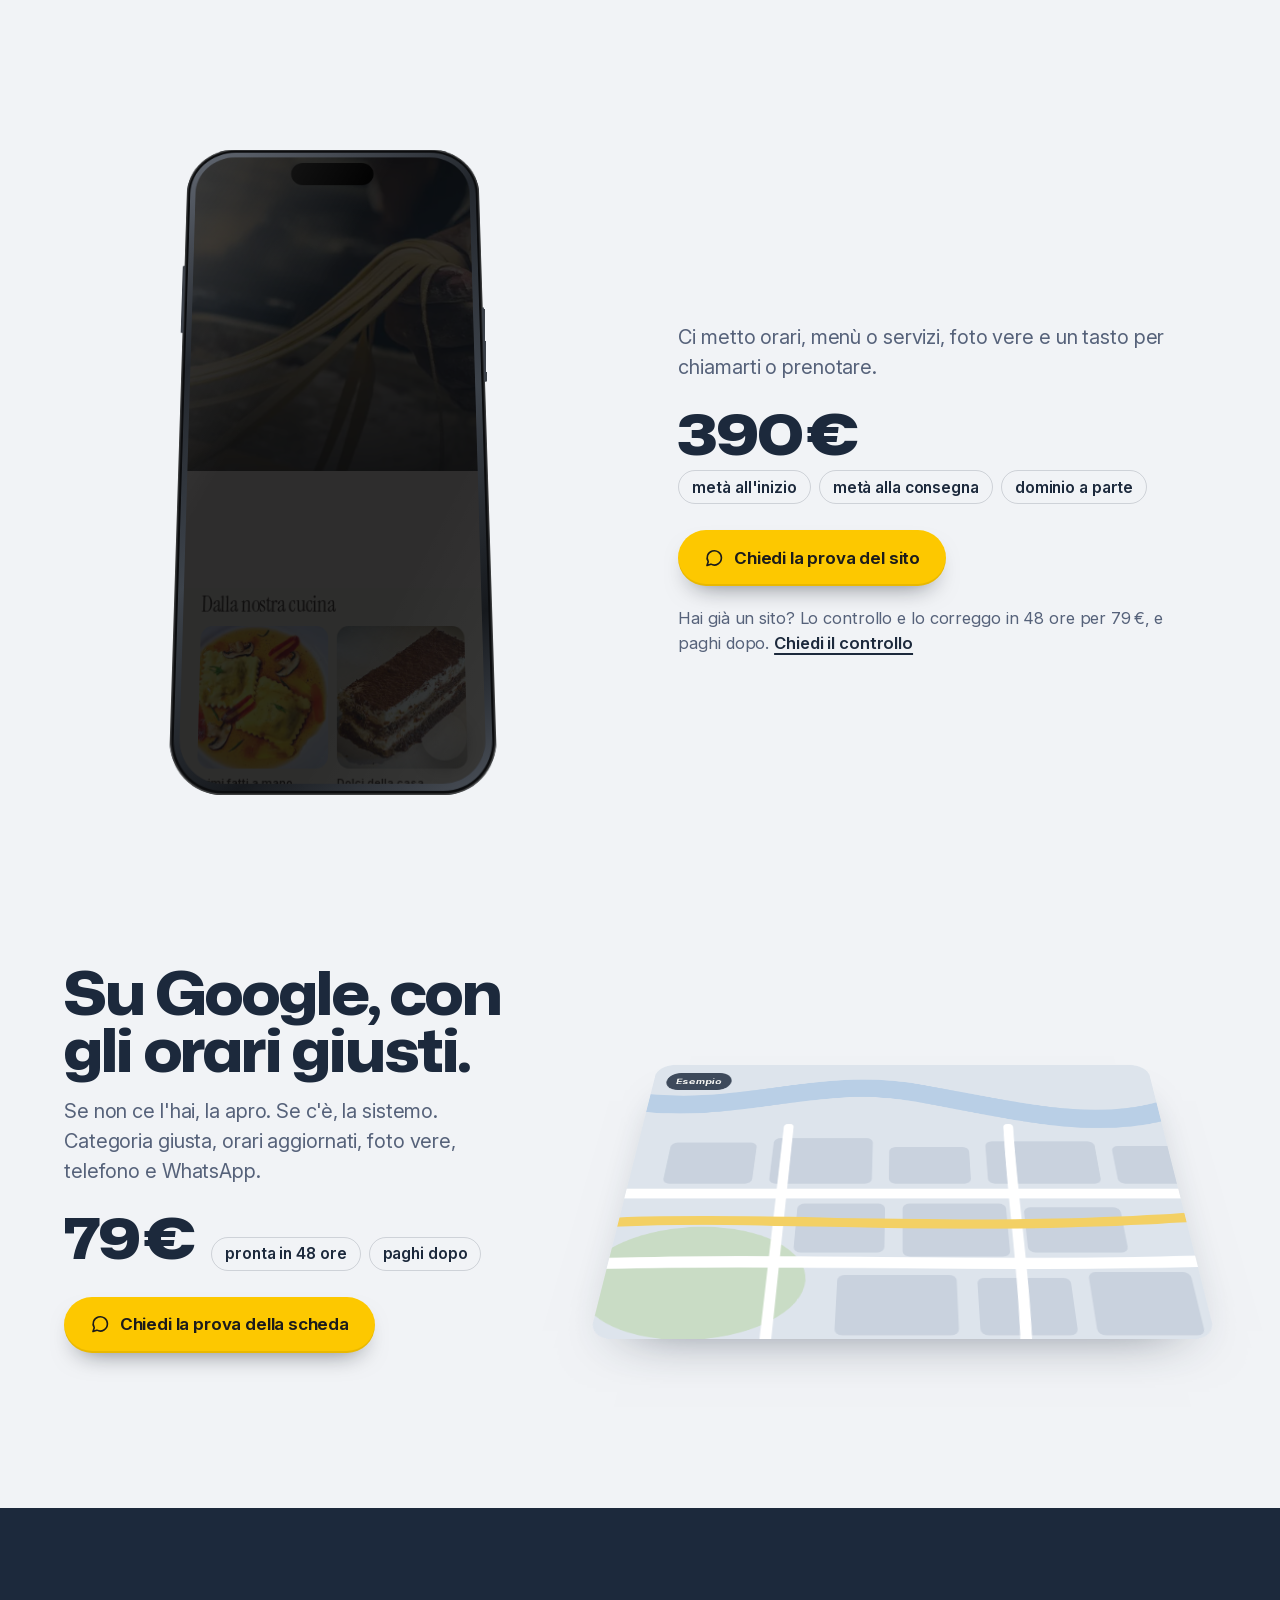
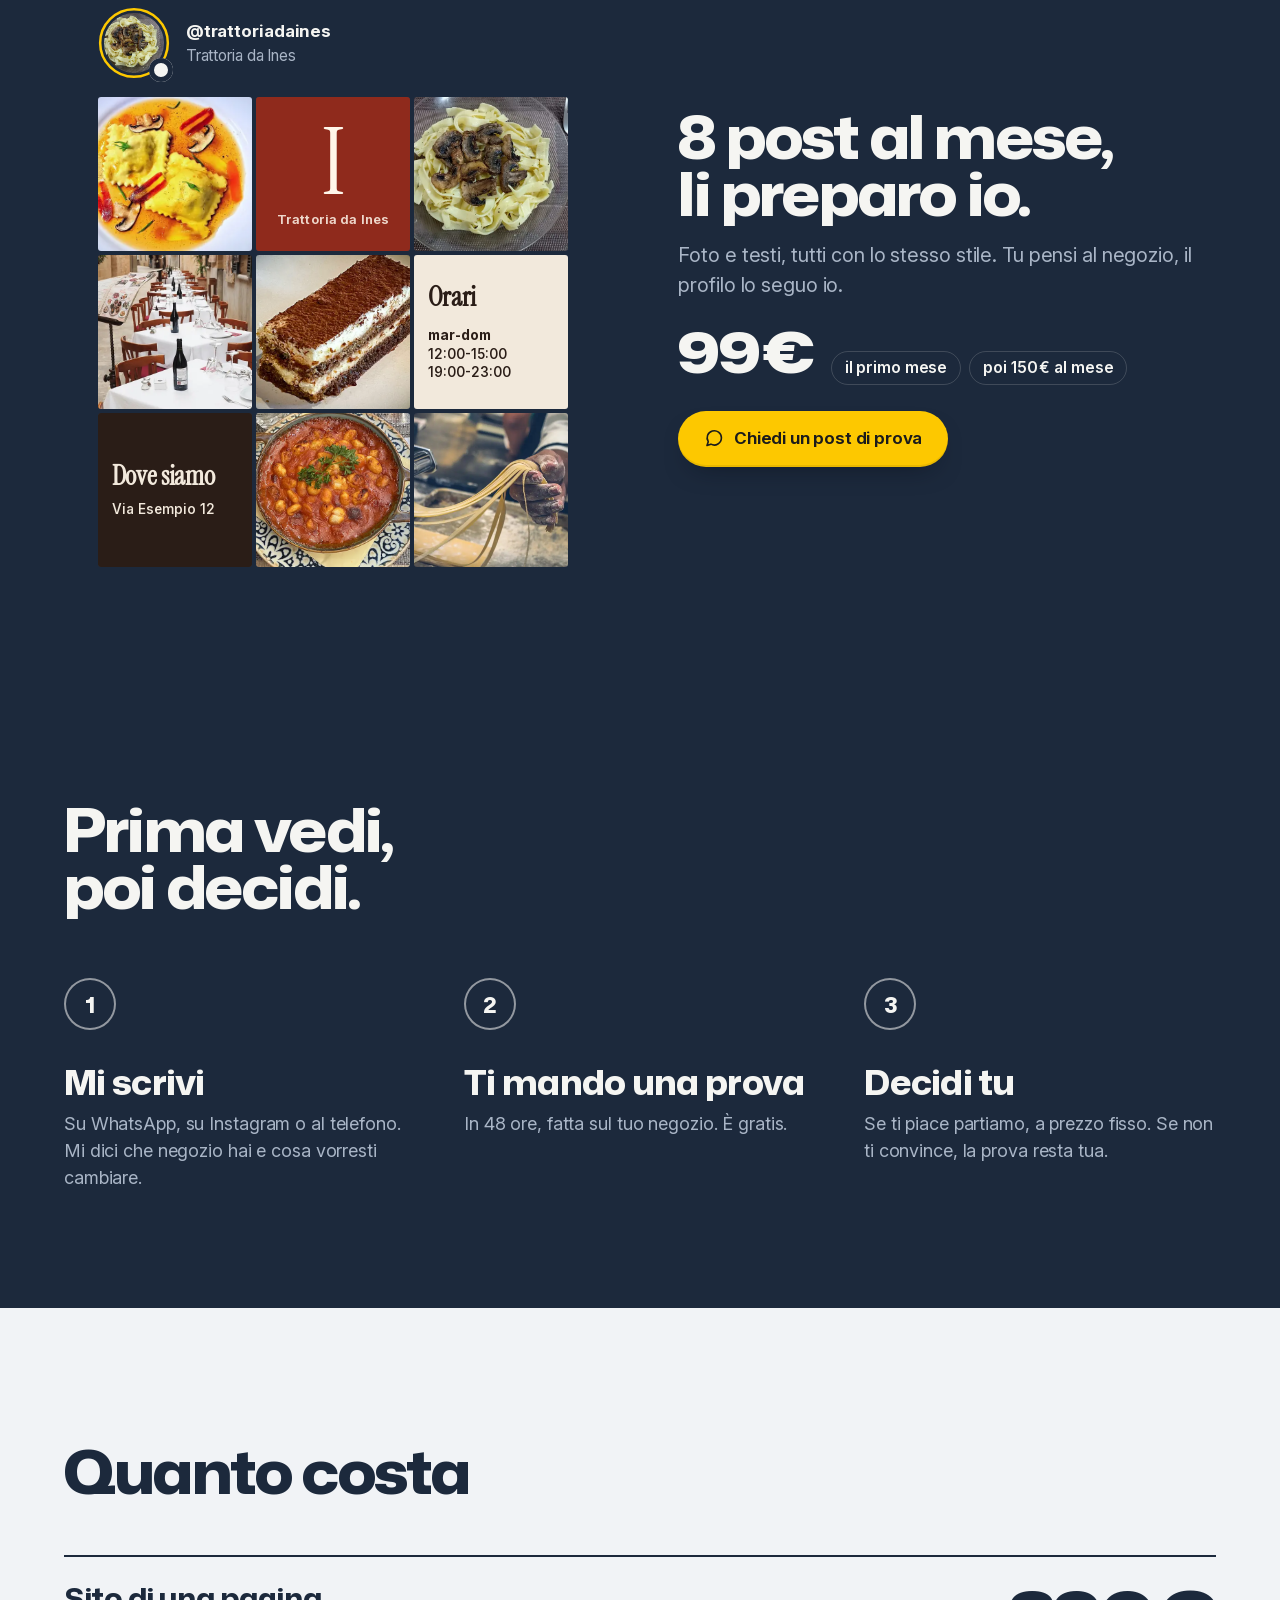
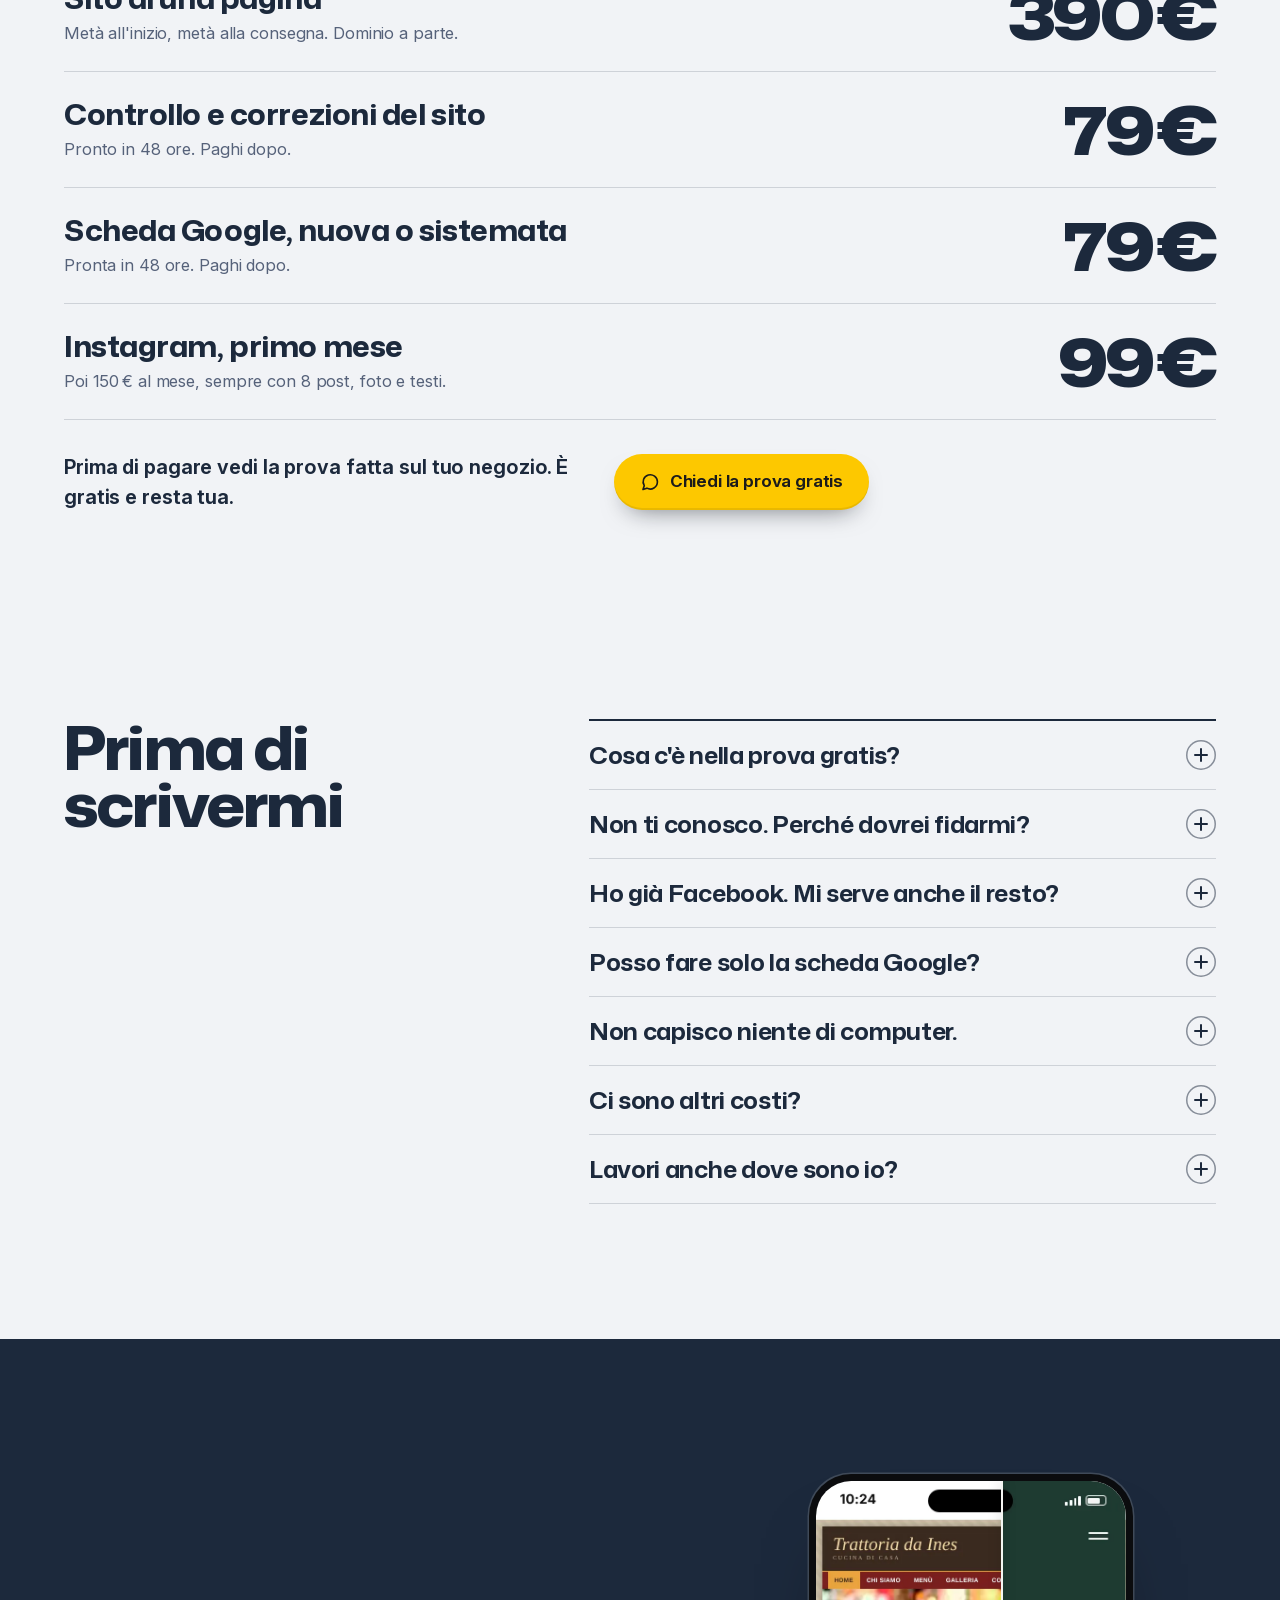
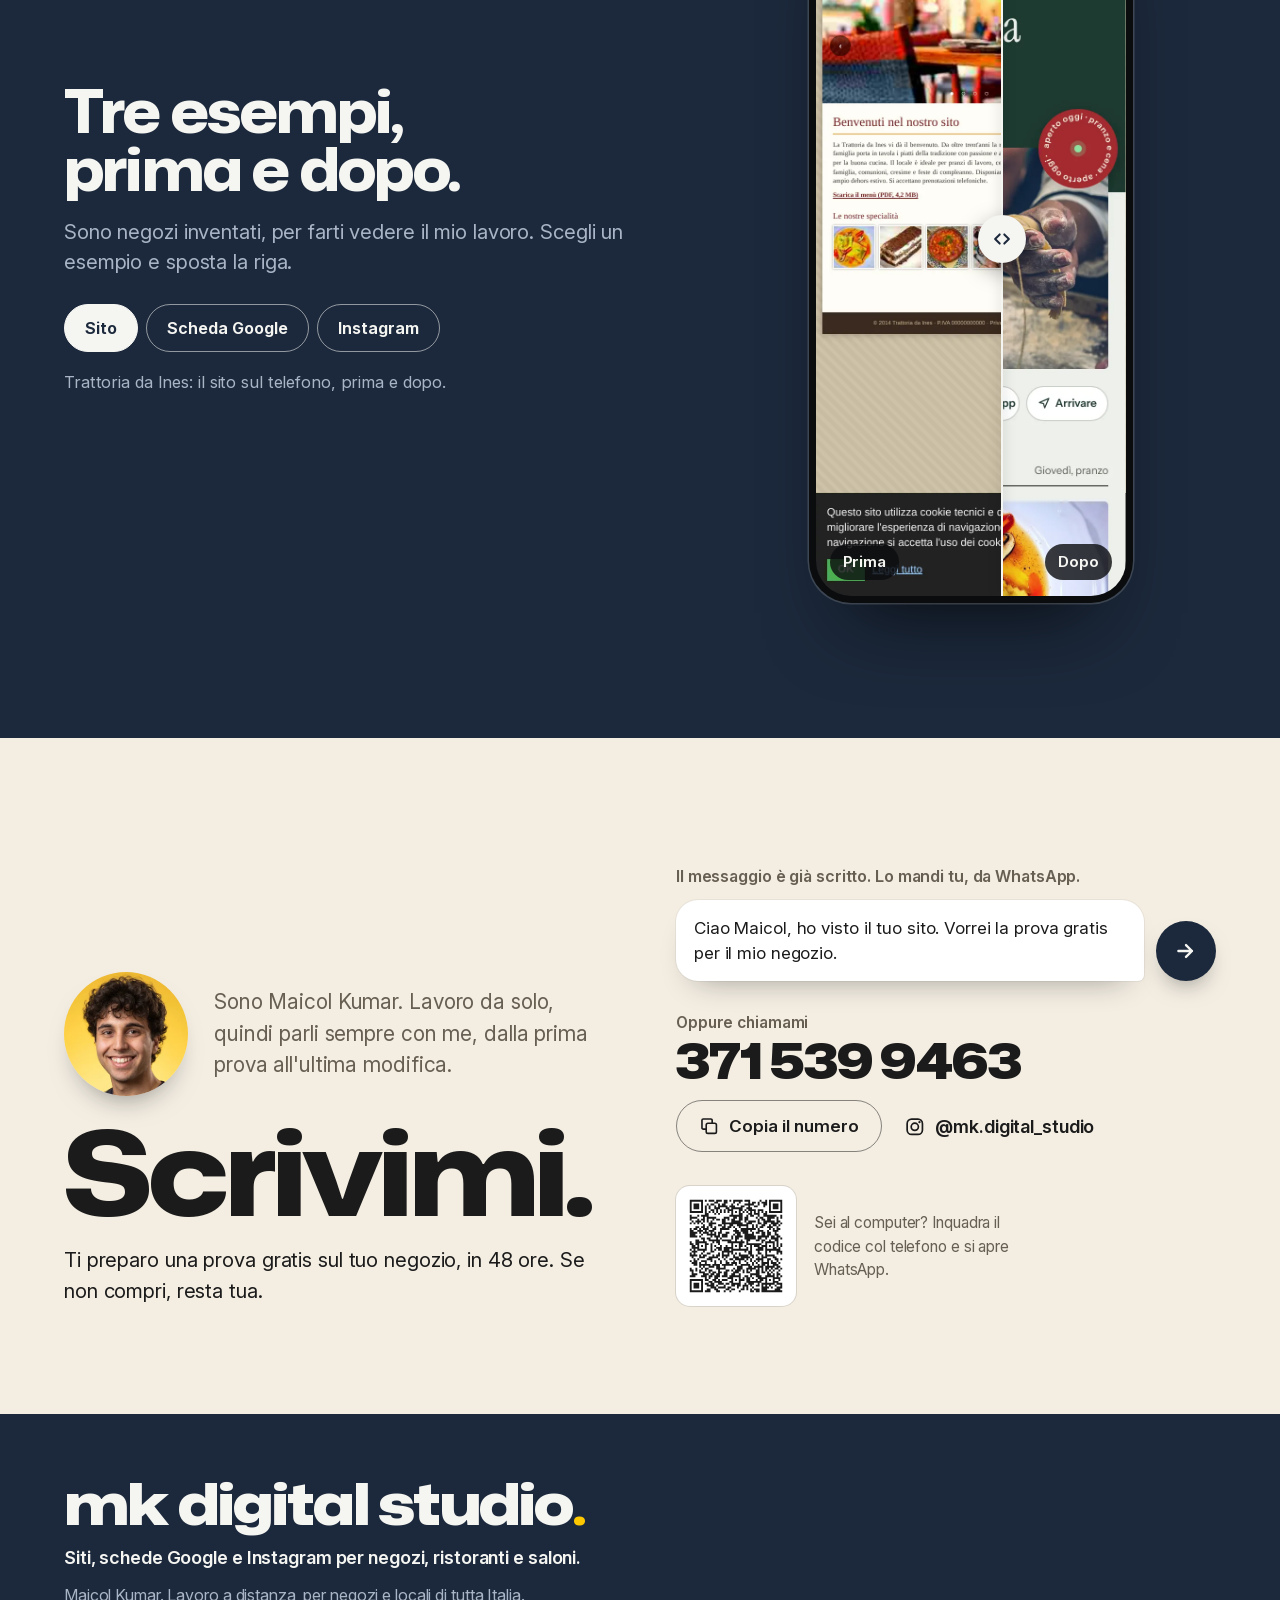
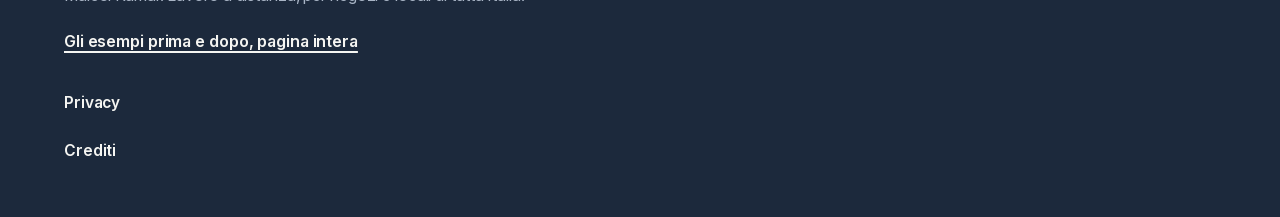
==== commit f24914d7: "Sito personale: il cursore prima/dopo arriva fino ai bordi (mouse e touch) La linea seguiva il centr" ====
--- a/studio/index.html
+++ b/studio/index.html
@@ -24,9 +24,9 @@
 <link rel="preload" href="fonts/mk-grotesk.woff2" as="font" type="font/woff2" crossorigin>
 <link rel="preload" href="fonts/inter.woff2?v=2" as="font" type="font/woff2" crossorigin>
 <script>(function(d,h){var rm=window.matchMedia&&matchMedia('(prefers-reduced-motion: reduce)').matches;h.className+=rm?' js':' js live';d.addEventListener('submit',function(e){var f=e.target;if(!f||!f.classList||!f.classList.contains('find-form')||window.mkReady)return;e.preventDefault();var i=f.querySelector('input');window.mkQ=i?i.value:'';var m=d.querySelector('.find-msg');if(m&&window.mkQ.trim().length>2)m.textContent='Cerco sulla mappa…';},true);})(document,document.documentElement);</script>
-<link rel="stylesheet" href="css/studio.css?v=5">
+<link rel="stylesheet" href="css/studio.css?v=6">
 <script defer src="../assets/vendor/lenis.min.js"></script>
-<script type="module" src="js/studio.js?v=4"></script>
+<script type="module" src="js/studio.js?v=5"></script>
 <script type="application/ld+json">{"@context":"https://schema.org","@graph":[{"@type":"WebPage","@id":"https://maicol1623.github.io/portfolio/studio/#pagina","url":"https://maicol1623.github.io/portfolio/studio/","name":"Sito web per negozi e ristoranti, 390 € | Maicol Kumar","description":"Faccio siti di una pagina per negozi, ristoranti e saloni, a 390 €. Sistemo anche scheda Google e Instagram. Prova gratis sul tuo negozio in 48 ore.","inLanguage":"it-IT","about":{"@id":"https://maicol1623.github.io/portfolio/studio/#studio"},"primaryImageOfPage":{"@type":"ImageObject","url":"https://maicol1623.github.io/portfolio/studio/og.jpg","width":1200,"height":630}},{"@type":"ProfessionalService","@id":"https://maicol1623.github.io/portfolio/studio/#studio","name":"mk digital studio","url":"https://maicol1623.github.io/portfolio/studio/","description":"Siti di una pagina fatti per il telefono, schede Google e gestione di Instagram per negozi, ristoranti e saloni di tutta Italia. Lavoro a distanza.","image":"https://maicol1623.github.io/portfolio/studio/og.jpg","logo":"https://maicol1623.github.io/portfolio/apple-touch-icon.png","telephone":"+39 371 539 9463","address":{"@type":"PostalAddress","addressCountry":"IT"},"areaServed":{"@type":"Country","name":"Italia"},"priceRange":"79-390 €","currenciesAccepted":"EUR","founder":{"@id":"https://maicol1623.github.io/portfolio/studio/#maicol"},"contactPoint":{"@type":"ContactPoint","telephone":"+39 371 539 9463","contactType":"customer service","availableLanguage":"it","url":"https://wa.me/393715399463"},"sameAs":["https://www.instagram.com/mk.digital_studio/"],"hasOfferCatalog":{"@type":"OfferCatalog","name":"Servizi e prezzi","itemListElement":[{"@type":"Offer","name":"Prova gratis sul tuo negozio","price":"0","priceCurrency":"EUR","description":"Pronta in 48 ore. Resta tua anche se non compri.","itemOffered":{"@type":"Service","name":"Prova gratis sul tuo negozio"}},{"@type":"Offer","name":"Sito di una pagina","price":"390","priceCurrency":"EUR","description":"Una pagina fatta per il telefono. Metà all'inizio, metà alla consegna. Dominio a parte.","itemOffered":{"@type":"Service","name":"Sito di una pagina per negozi, ristoranti e saloni","serviceType":"Realizzazione sito web"}},{"@type":"Offer","name":"Controllo e correzioni del sito","price":"79","priceCurrency":"EUR","description":"Pronto in 48 ore. Paghi dopo.","itemOffered":{"@type":"Service","name":"Controllo e correzioni del sito","serviceType":"Manutenzione sito web"}},{"@type":"Offer","name":"Scheda Google nuova o sistemata","price":"79","priceCurrency":"EUR","description":"Pronta in 48 ore. Paghi dopo.","itemOffered":{"@type":"Service","name":"Scheda Google (Google Business Profile) nuova o sistemata","serviceType":"Google Business Profile"}},{"@type":"Offer","name":"Instagram","price":"99","priceCurrency":"EUR","description":"99 € il primo mese, poi 150 € al mese. 8 post al mese con foto e testi.","priceSpecification":[{"@type":"UnitPriceSpecification","name":"Primo mese","price":"99","priceCurrency":"EUR","referenceQuantity":{"@type":"QuantitativeValue","value":1,"unitCode":"MON"}},{"@type":"UnitPriceSpecification","name":"Dal secondo mese","price":"150","priceCurrency":"EUR","referenceQuantity":{"@type":"QuantitativeValue","value":1,"unitCode":"MON"}}],"itemOffered":{"@type":"Service","name":"Gestione Instagram, 8 post al mese con foto e testi","serviceType":"Gestione social media"}}]}},{"@type":"Person","@id":"https://maicol1623.github.io/portfolio/studio/#maicol","name":"Maicol Kumar","url":"https://maicol1623.github.io/portfolio/studio/","image":"https://maicol1623.github.io/portfolio/studio/img/maicol-studio-560.webp","telephone":"+39 371 539 9463","worksFor":{"@id":"https://maicol1623.github.io/portfolio/studio/#studio"},"knowsLanguage":"it","knowsAbout":["Siti web per il telefono","Google Business Profile","Instagram per negozi"]}]}</script>
 </head>
 <body>
--- a/studio/css/studio.css
+++ b/studio/css/studio.css
@@ -416,7 +416,7 @@
 .ex-tab:hover{border-color:var(--fg)}
 .ex-tab[aria-selected=true]{background:var(--white);border-color:var(--white);color:var(--navy)}
 .ex-cap{margin-top:18px;max-width:30em;font-size:16.5px;color:var(--fg2)}
-.ba{--x:50%;position:relative;justify-self:center;width:min(100%,330px,30vh);aspect-ratio:672/1512;border-radius:13%/5.8%;border:7px solid #0b0c0e;background:#0b0c0e;box-shadow:0 0 0 1.5px rgba(245,245,242,.16),0 50px 80px -40px rgba(0,0,0,.7);overflow:hidden;isolation:isolate;touch-action:pan-y}
+.ba{--x:50%;position:relative;cursor:ew-resize;user-select:none;-webkit-user-select:none;justify-self:center;width:min(100%,330px,30vh);aspect-ratio:672/1512;border-radius:13%/5.8%;border:7px solid #0b0c0e;background:#0b0c0e;box-shadow:0 0 0 1.5px rgba(245,245,242,.16),0 50px 80px -40px rgba(0,0,0,.7);overflow:hidden;isolation:isolate;touch-action:pan-y}
 @supports (height:1svh){.ba{width:min(100%,330px,30svh)}}
 .ba-img{position:absolute;inset:0;width:100%;height:100%;object-fit:cover}
 .ba-a{clip-path:inset(0 0 0 var(--x))}
@@ -428,7 +428,7 @@
 .ba-tag{position:absolute;z-index:2;bottom:16px;padding:7px 13px;border-radius:999px;background:rgba(11,12,14,.8);color:var(--white);font-weight:650;font-size:15px;pointer-events:none;transition:opacity .3s}
 .ba-tag-b{left:14px}
 .ba-tag-a{right:14px}
-.ba-in{position:absolute;z-index:3;inset:0;width:100%;height:100%;margin:0;opacity:0;cursor:ew-resize;-webkit-appearance:none;appearance:none;touch-action:pan-y}
+.ba-in{position:absolute;z-index:3;inset:0;width:100%;height:100%;margin:0;opacity:0;-webkit-appearance:none;appearance:none;pointer-events:none}
 .ba-in::-webkit-slider-thumb{-webkit-appearance:none;width:64px;height:100vh}
 .ba-in::-moz-range-thumb{width:64px;height:100vh;border:0}
 .ba:has(.ba-in:focus-visible){outline:3px solid var(--yellow);outline-offset:4px}
